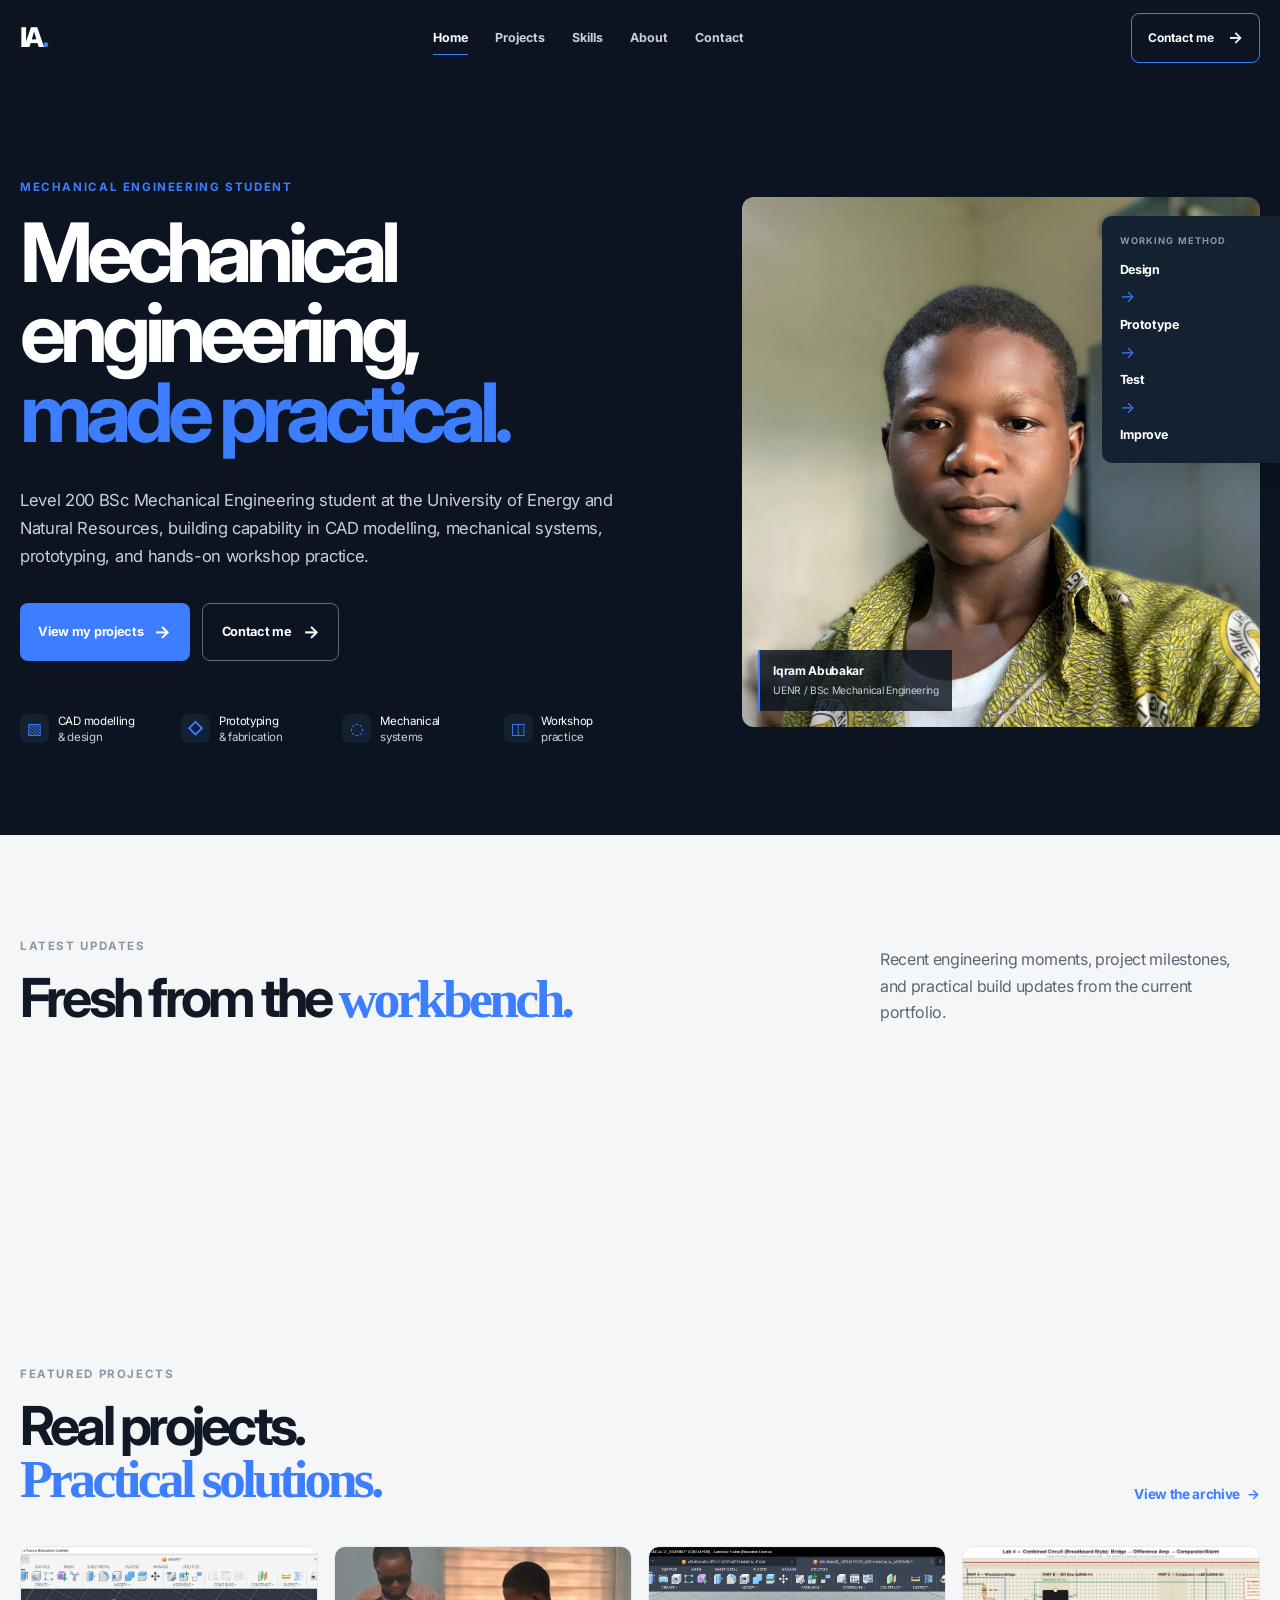
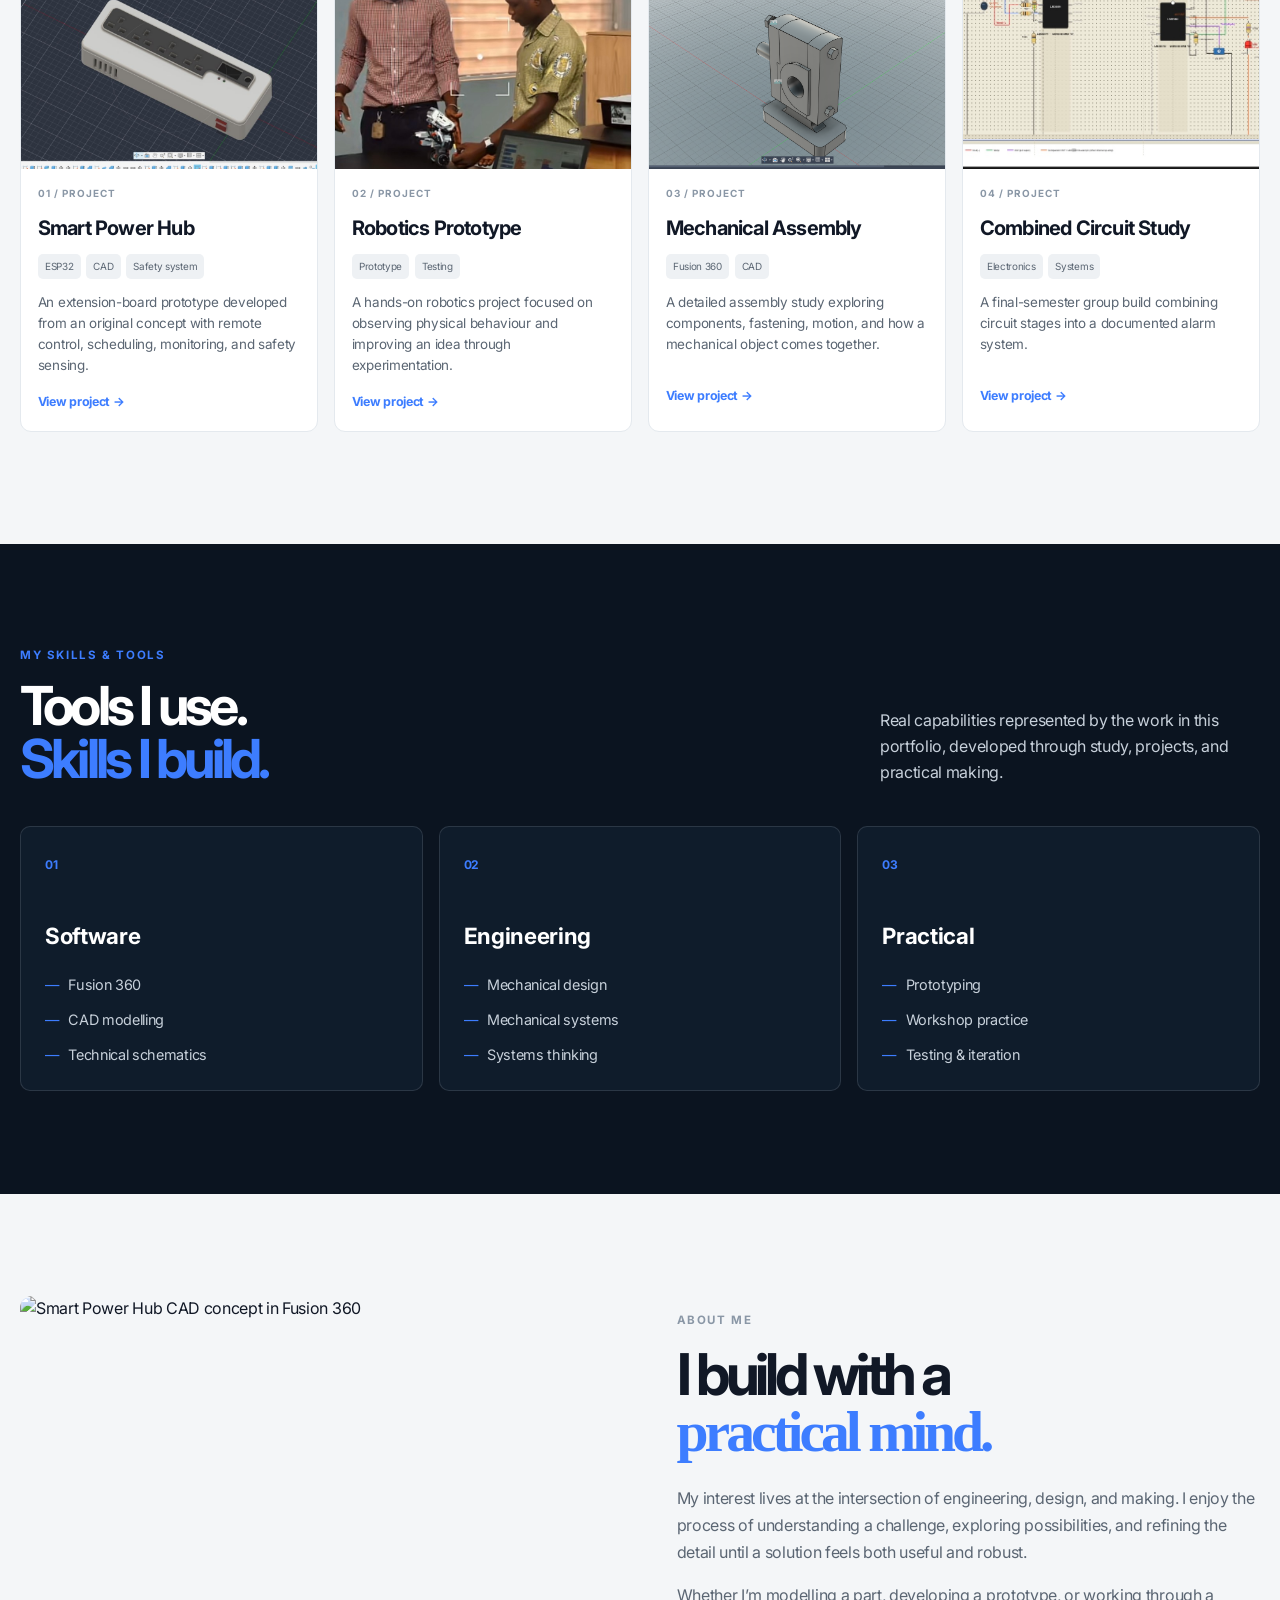
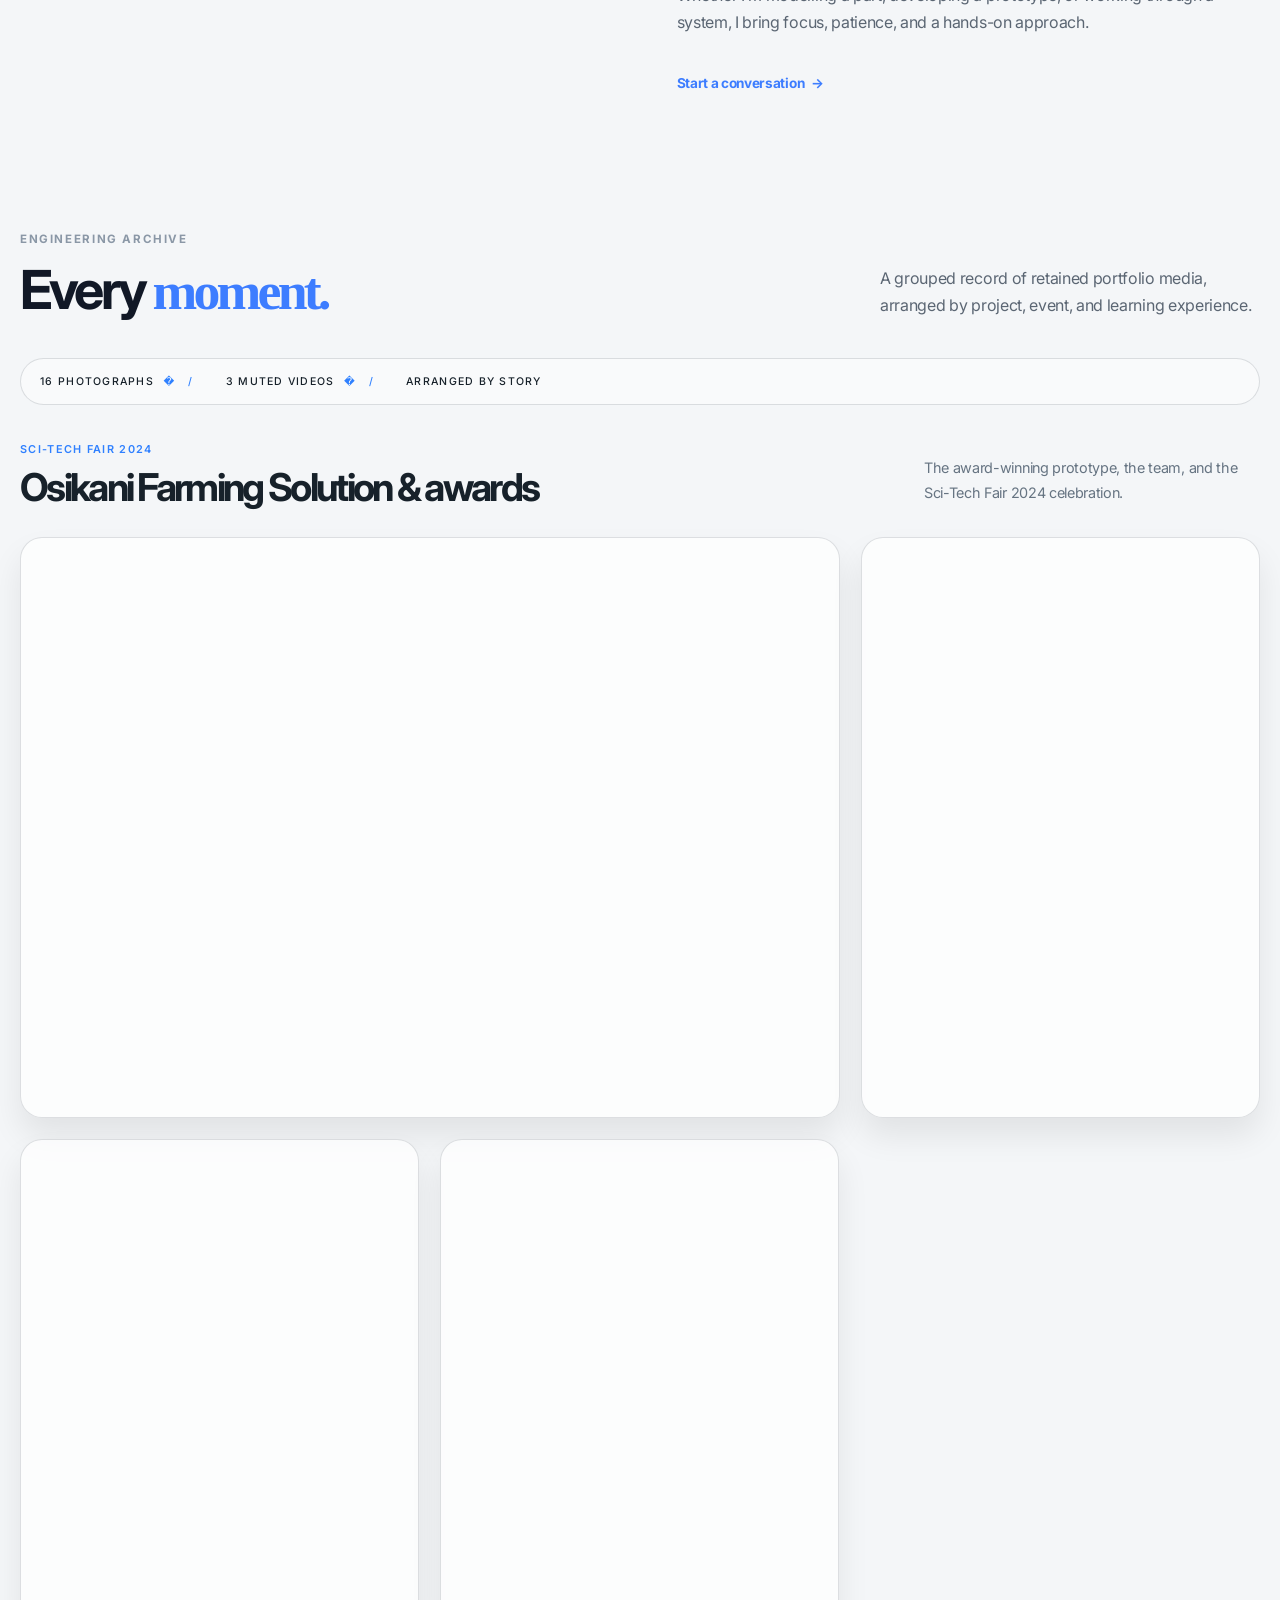
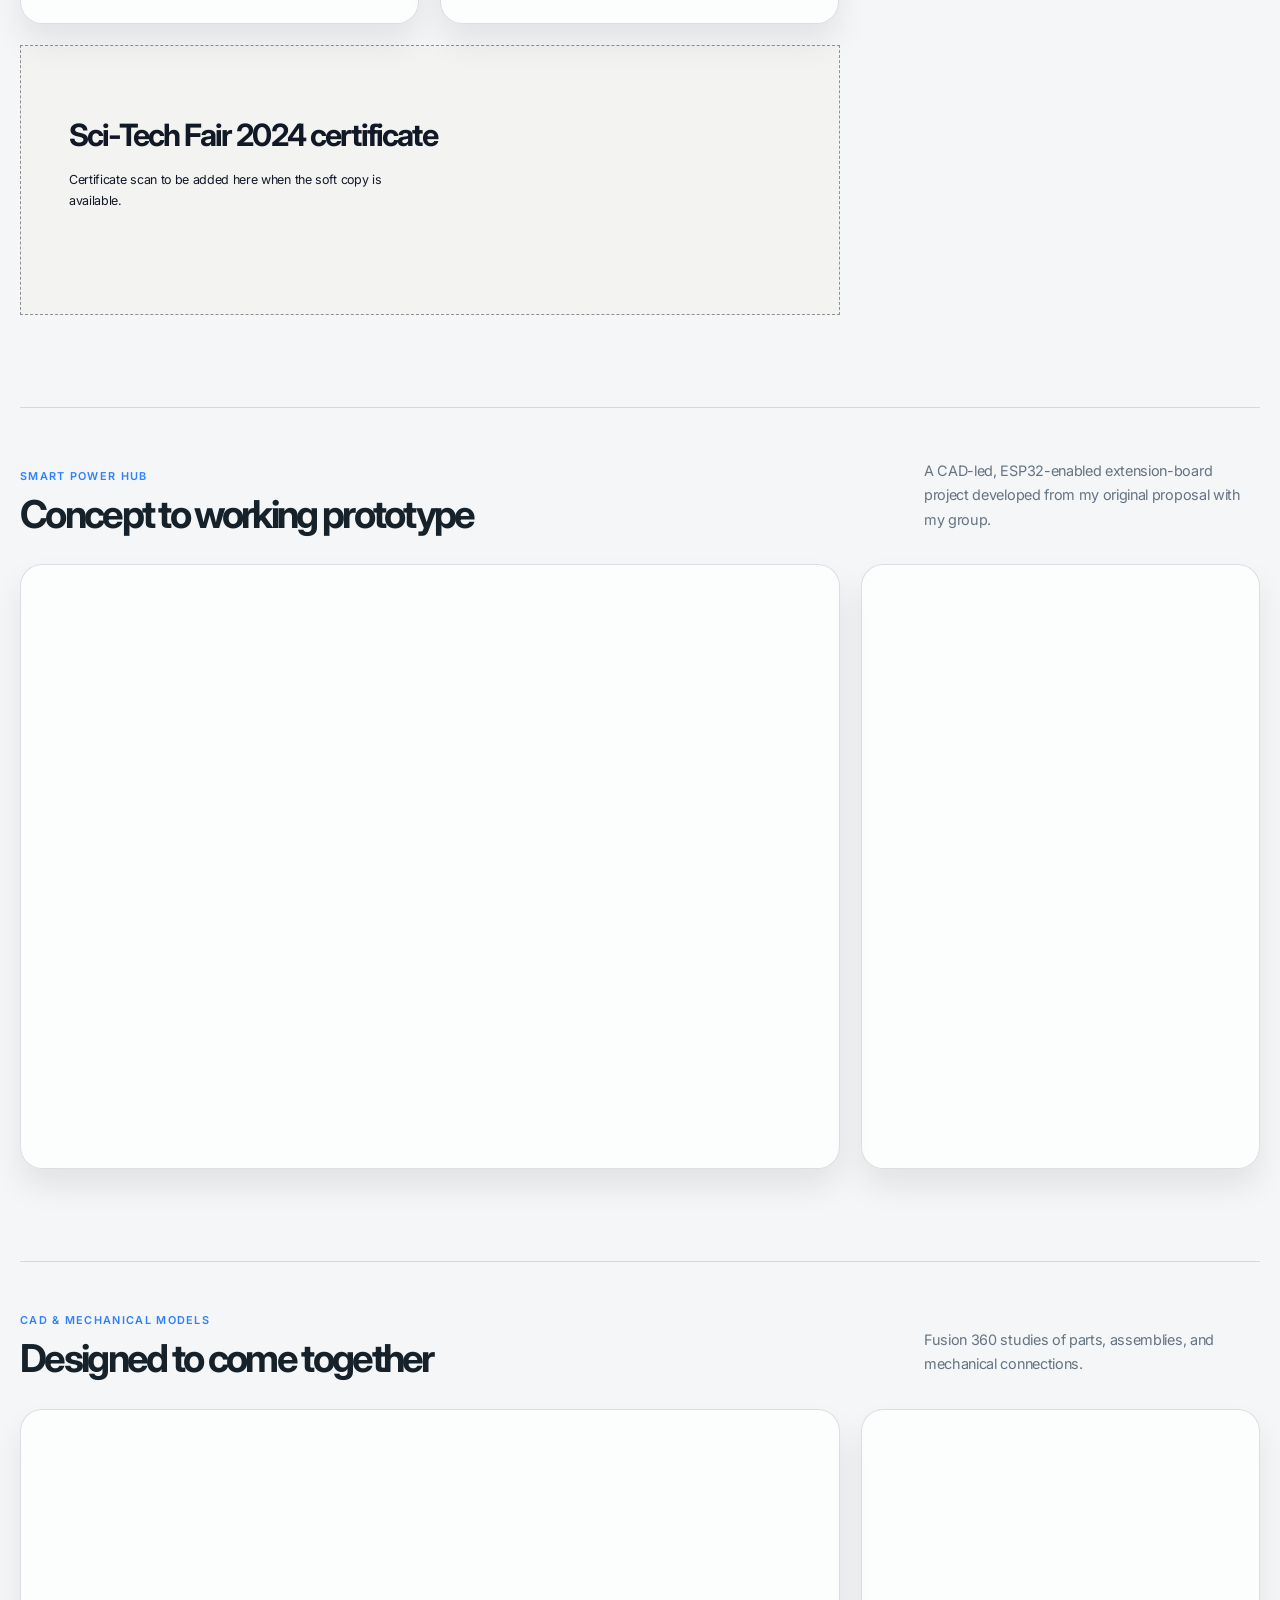
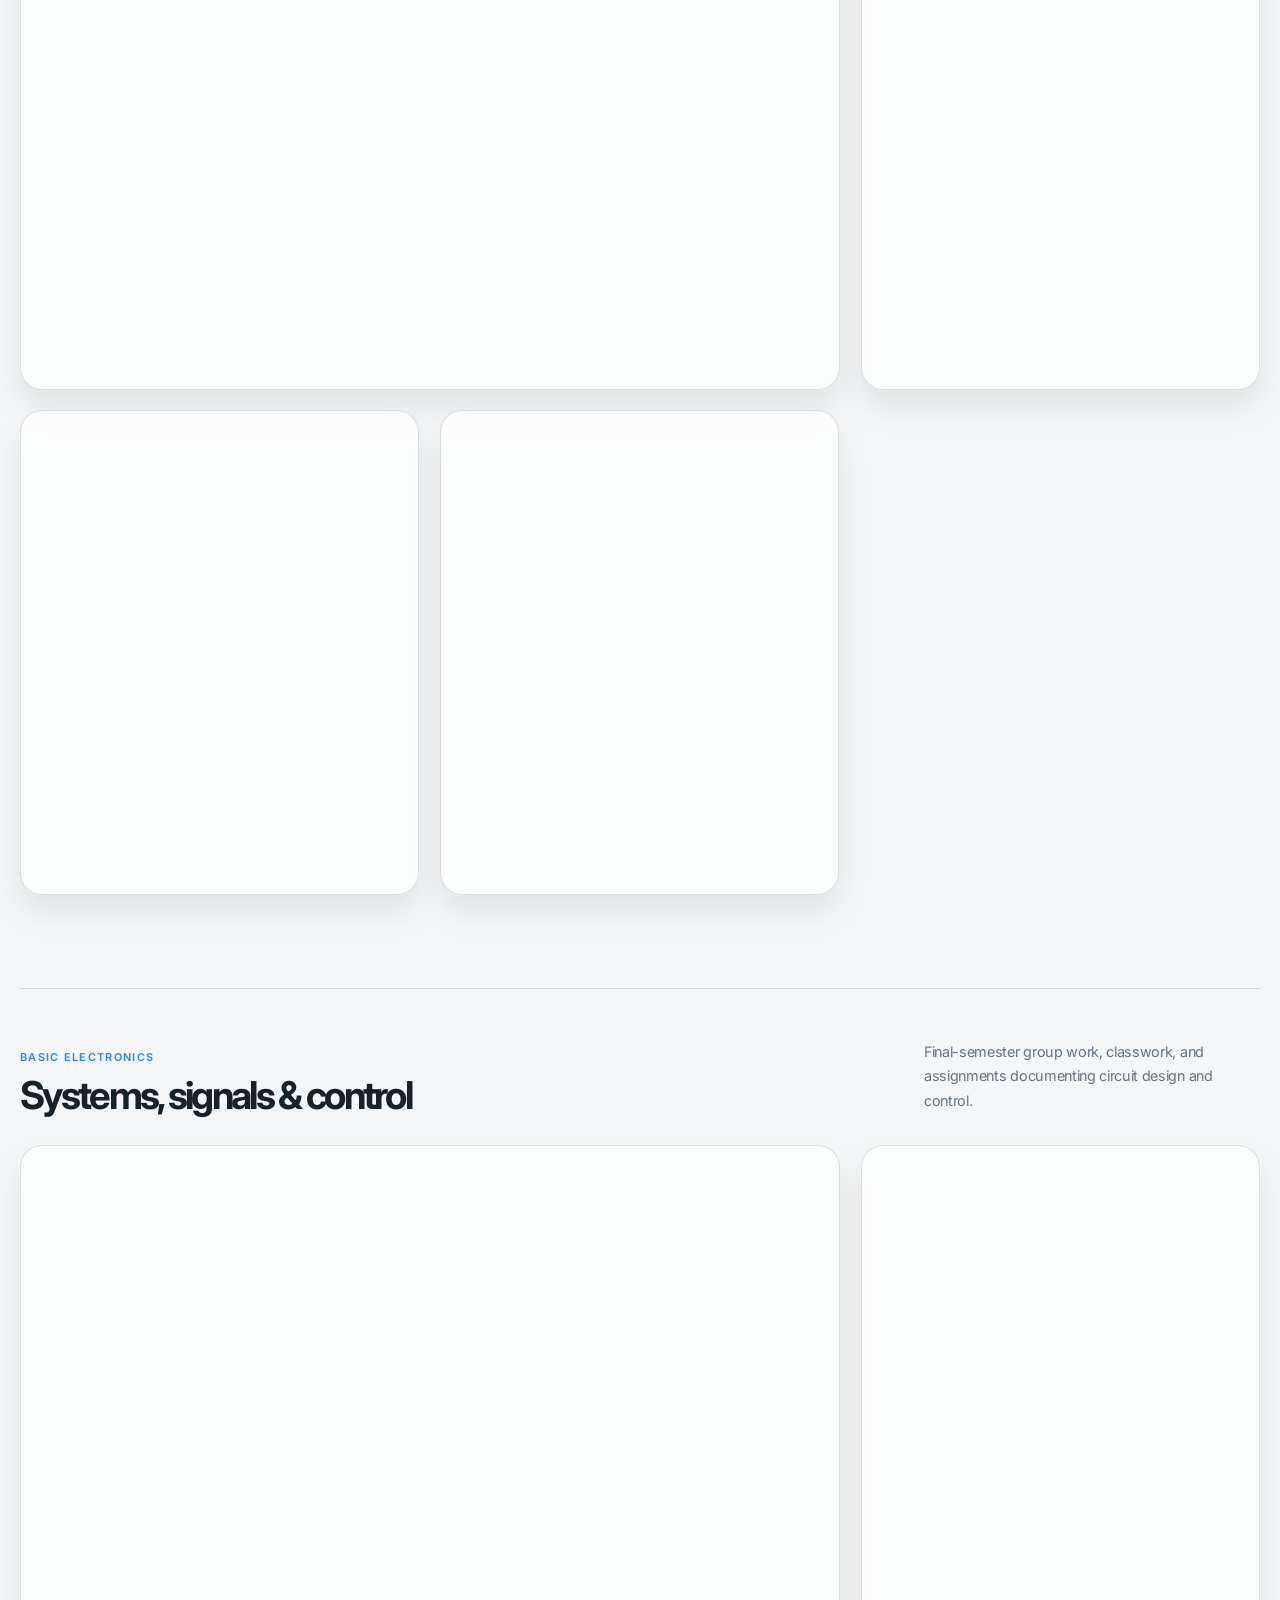
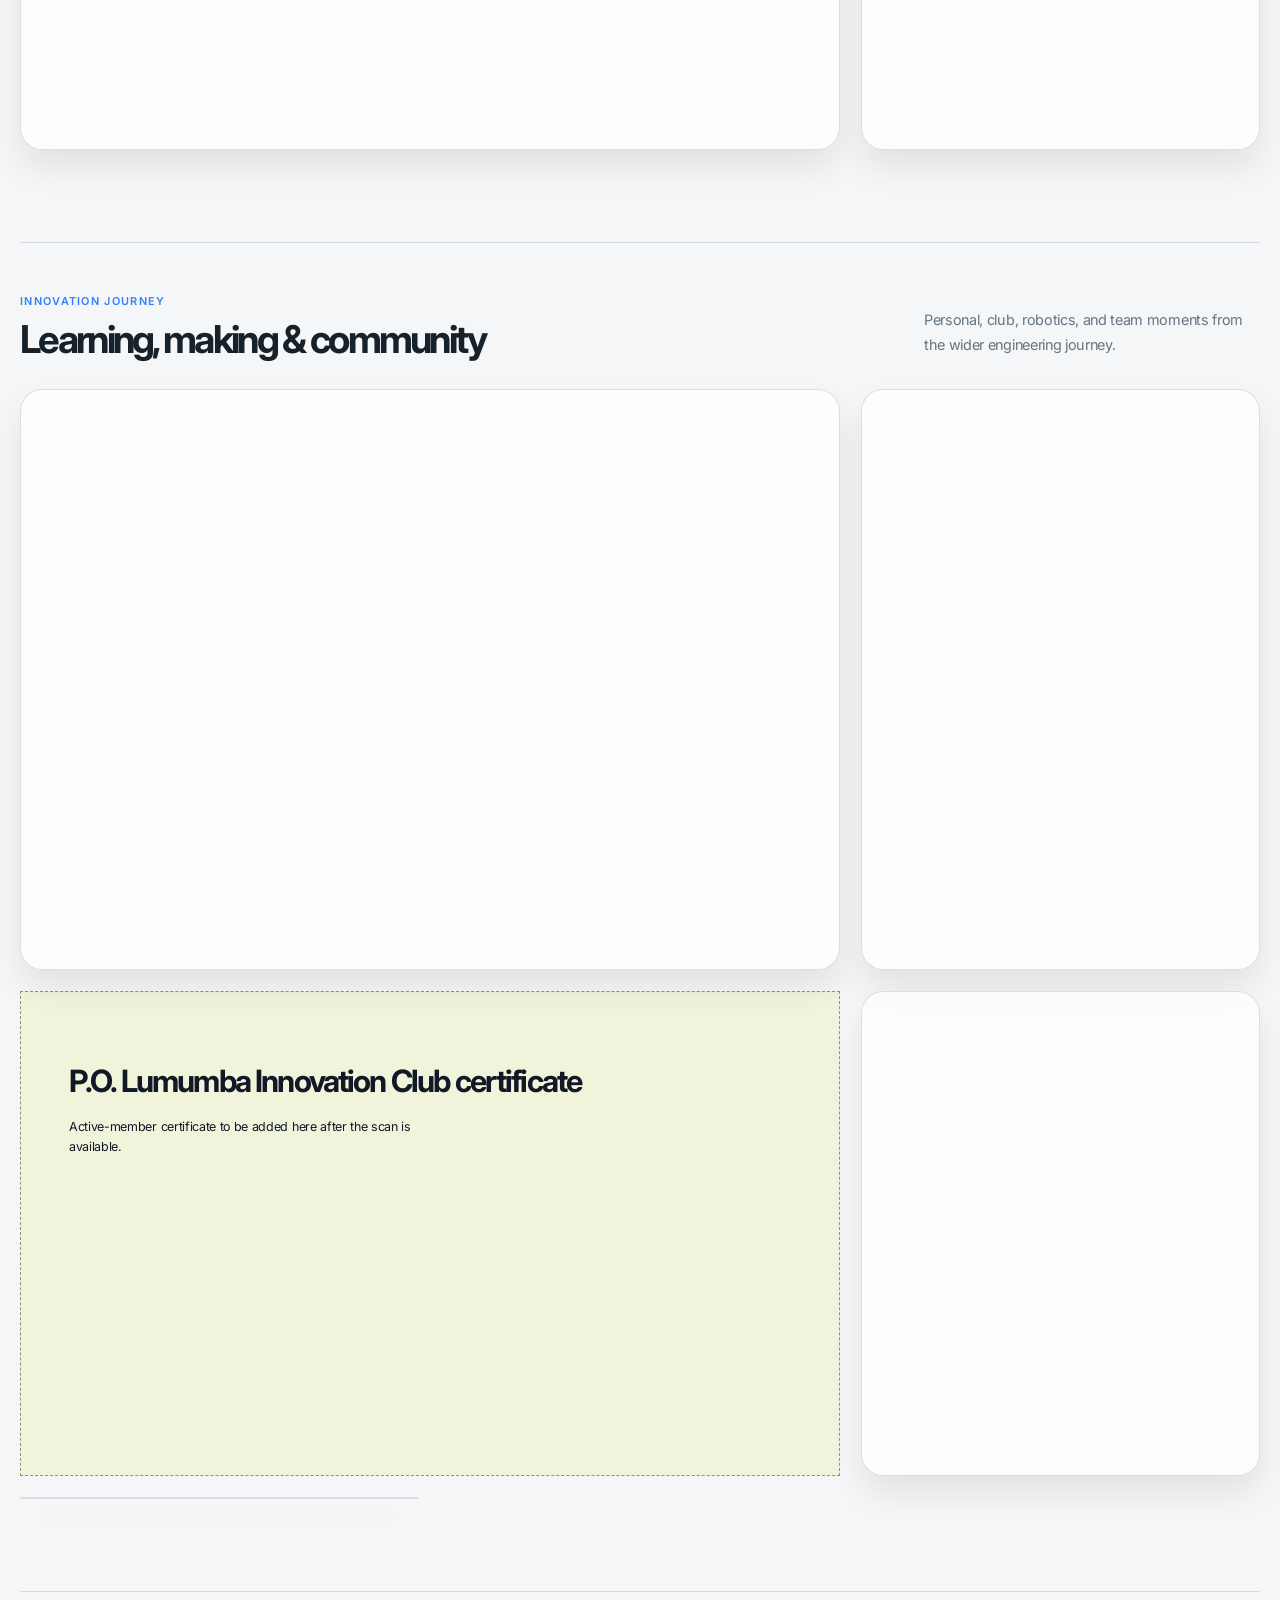
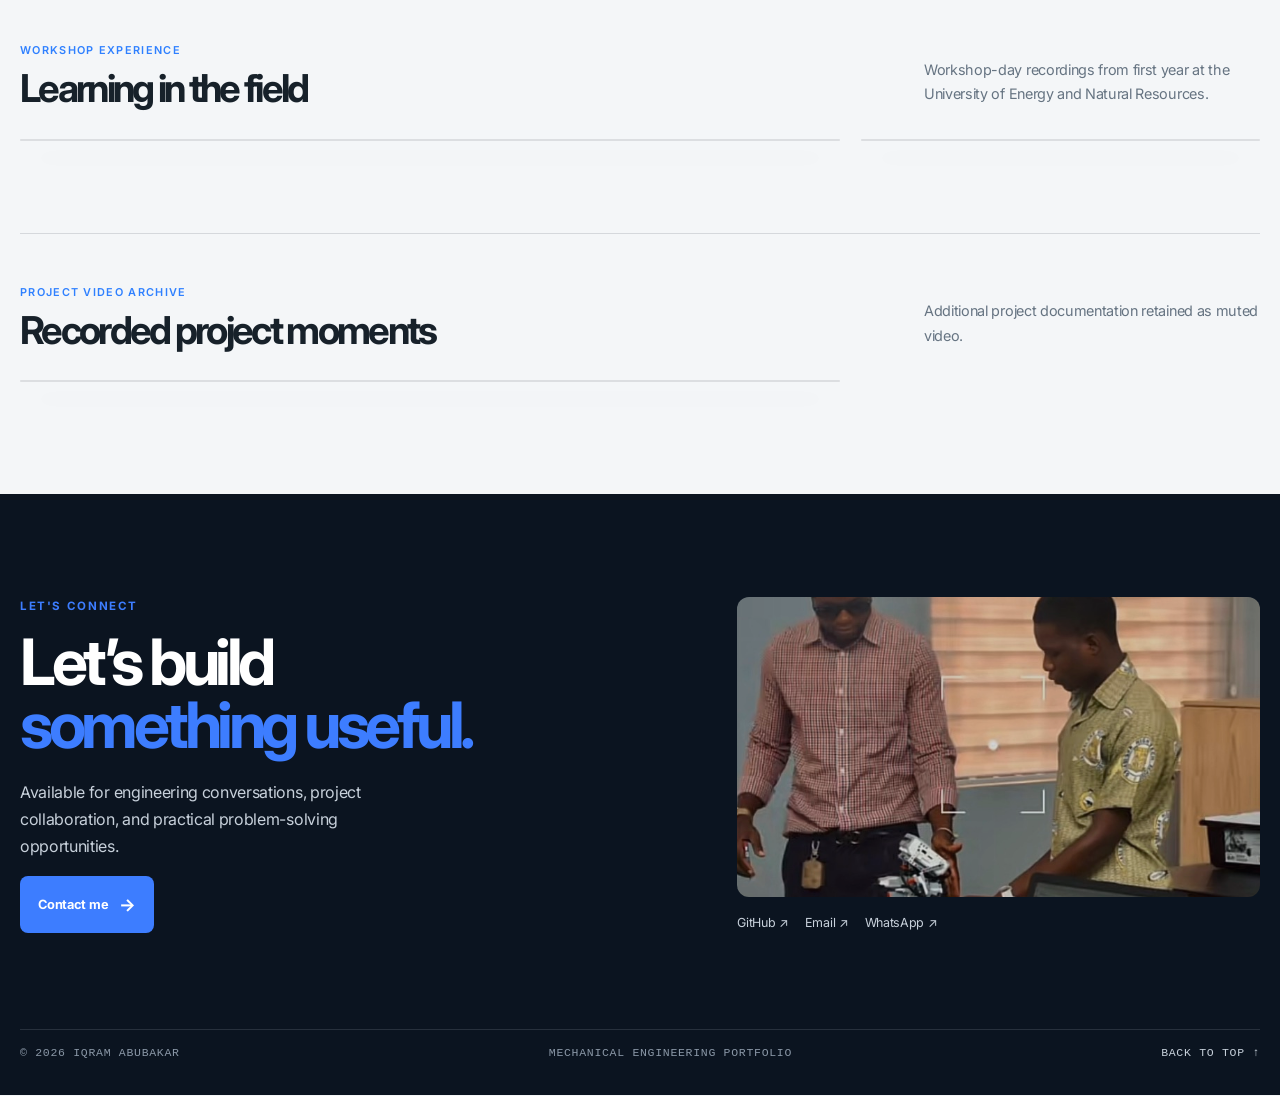
==== index.html @ 60ddeca2 "Match portfolio landing page to reference direction Co-authored-by: Copilot <223556219+Copilot@users" ====
<!doctype html>
<html lang="en">
<head>
  <meta charset="UTF-8" />
  <meta name="viewport" content="width=device-width, initial-scale=1.0" />
  <meta name="description" content="Iqram Abubakar — mechanical engineering student, builder, and problem solver." />
  <link rel="canonical" href="https://iqram-1.github.io/Iqram-portfolio/" />
  <meta property="og:type" content="website" />
  <meta property="og:title" content="Iqram Abubakar — Mechanical Engineering Portfolio" />
  <meta property="og:description" content="Mechanical engineering, made practical." />
  <meta property="og:url" content="https://iqram-1.github.io/Iqram-portfolio/" />
  <meta property="og:image" content="https://iqram-1.github.io/Iqram-portfolio/assets/iqram-portrait.jpg" />
  <meta name="twitter:card" content="summary_large_image" />
  <title>Iqram Abubakar — Mechanical Engineering Portfolio</title>
  <link rel="preconnect" href="https://fonts.googleapis.com" />
  <link rel="preconnect" href="https://fonts.gstatic.com" crossorigin />
  <link href="https://fonts.googleapis.com/css2?family=Inter:wght@400;500;600;700;800&display=swap" rel="stylesheet" />
  <link rel="stylesheet" href="styles.css?v=7" />
  <link rel="stylesheet" href="archive.css?v=7" />
  <link rel="stylesheet" href="layout-fixes.css?v=3" />
  <link rel="stylesheet" href="hero.css?v=7" />
  <link rel="stylesheet" href="premium.css?v=5" />
  <link rel="stylesheet" href="design-refresh.css?v=4" />
</head>
<body class="reference-page">
  <header class="site-header">
    <a class="wordmark" href="#top" aria-label="Iqram Abubakar, home">IA<span>.</span></a>
    <button class="menu-toggle" aria-expanded="false" aria-controls="site-nav">Menu <span></span></button>
    <nav id="site-nav" aria-label="Main navigation">
      <a href="#top">Home</a><a href="#work">Projects</a><a href="#skills">Skills</a><a href="#about">About</a><a href="#contact">Contact</a>
    </nav>
    <a class="header-cta" href="#contact">Contact me <b>→</b></a>
  </header>

  <main id="top">
    <section class="reference-hero">
      <div class="reference-shell reference-hero-grid">
        <div class="reference-hero-copy">
          <p class="reference-eyebrow">Mechanical engineering student</p>
          <h1>Mechanical engineering,<br /><span>made practical.</span></h1>
          <p class="reference-lede">Level 200 BSc Mechanical Engineering student at the University of Energy and Natural Resources, building capability in CAD modelling, mechanical systems, prototyping, and hands-on workshop practice.</p>
          <div class="reference-actions">
            <a class="reference-button reference-button-primary" href="#work">View my projects <span>→</span></a>
            <a class="reference-button reference-button-secondary" href="#contact">Contact me <span>→</span></a>
          </div>
          <div class="reference-capabilities">
            <div><b aria-hidden="true">▧</b><span>CAD modelling<br /><small>&amp; design</small></span></div>
            <div><b aria-hidden="true">◇</b><span>Prototyping<br /><small>&amp; fabrication</small></span></div>
            <div><b aria-hidden="true">◌</b><span>Mechanical<br /><small>systems</small></span></div>
            <div><b aria-hidden="true">◫</b><span>Workshop<br /><small>practice</small></span></div>
          </div>
        </div>
        <div class="reference-hero-media">
          <img src="assets/iqram-portrait.jpg" alt="Portrait of Iqram Abubakar" />
          <div class="reference-process-panel"><span>WORKING METHOD</span><strong>Design</strong><i>→</i><strong>Prototype</strong><i>→</i><strong>Test</strong><i>→</i><strong>Improve</strong></div>
          <div class="reference-media-caption">Iqram Abubakar<br /><span>UENR / BSc Mechanical Engineering</span></div>
        </div>
      </div>
    </section>

    <section class="reference-light reference-updates" id="updates">
      <div class="reference-shell">
        <div class="reference-section-heading"><div><p class="reference-eyebrow">Latest updates</p><h2>Fresh from the <em>workbench.</em></h2></div><p>Recent engineering moments, project milestones, and practical build updates from the current portfolio.</p></div>
        <div class="update-grid" id="updates-grid"></div>
      </div>
    </section>

    <section class="reference-light reference-projects" id="work">
      <div class="reference-shell">
        <div class="reference-section-heading"><div><p class="reference-eyebrow">Featured projects</p><h2>Real projects.<br /><em>Practical solutions.</em></h2></div><a class="reference-text-link reference-dark-link" href="#archive">View the archive <span>→</span></a></div>
        <div class="reference-project-grid">
          <article class="reference-project-card"><a href="projects/?project=smart-hub"><img src="assets/smart-hub.jpg" alt="Smart Power Hub engineering prototype" /></a><div><p class="reference-card-index">01 / PROJECT</p><h3>Smart Power Hub</h3><div class="reference-tags"><span>ESP32</span><span>CAD</span><span>Safety system</span></div><p>An extension-board prototype developed from an original concept with remote control, scheduling, monitoring, and safety sensing.</p><a href="projects/?project=smart-hub">View project <span>→</span></a></div></article>
          <article class="reference-project-card"><a href="projects/?project=robotics"><img src="assets/robotics.jpg" alt="Robotics prototype session" /></a><div><p class="reference-card-index">02 / PROJECT</p><h3>Robotics Prototype</h3><div class="reference-tags"><span>Prototype</span><span>Testing</span></div><p>A hands-on robotics project focused on observing physical behaviour and improving an idea through experimentation.</p><a href="projects/?project=robotics">View project <span>→</span></a></div></article>
          <article class="reference-project-card"><a href="projects/?project=mechanical"><img src="assets/mechanical-assembly.png" alt="Mechanical assembly model in Fusion 360" /></a><div><p class="reference-card-index">03 / PROJECT</p><h3>Mechanical Assembly</h3><div class="reference-tags"><span>Fusion 360</span><span>CAD</span></div><p>A detailed assembly study exploring components, fastening, motion, and how a mechanical object comes together.</p><a href="projects/?project=mechanical">View project <span>→</span></a></div></article>
          <article class="reference-project-card"><a href="projects/?project=circuit"><img src="assets/circuit.jpg" alt="Combined circuit study" /></a><div><p class="reference-card-index">04 / PROJECT</p><h3>Combined Circuit Study</h3><div class="reference-tags"><span>Electronics</span><span>Systems</span></div><p>A final-semester group build combining circuit stages into a documented alarm system.</p><a href="projects/?project=circuit">View project <span>→</span></a></div></article>
        </div>
      </div>
    </section>

    <section class="reference-dark reference-skills" id="skills">
      <div class="reference-shell">
        <div class="reference-section-heading"><div><p class="reference-eyebrow">My skills &amp; tools</p><h2>Tools I use.<br /><span>Skills I build.</span></h2></div><p>Real capabilities represented by the work in this portfolio, developed through study, projects, and practical making.</p></div>
        <div class="reference-skill-grid">
          <article><b>01</b><h3>Software</h3><ul><li>Fusion 360</li><li>CAD modelling</li><li>Technical schematics</li></ul></article>
          <article><b>02</b><h3>Engineering</h3><ul><li>Mechanical design</li><li>Mechanical systems</li><li>Systems thinking</li></ul></article>
          <article><b>03</b><h3>Practical</h3><ul><li>Prototyping</li><li>Workshop practice</li><li>Testing &amp; iteration</li></ul></article>
        </div>
      </div>
    </section>

    <section class="reference-light reference-about" id="about">
      <div class="reference-shell reference-about-grid">
        <div class="reference-about-image"><img src="assets/IMG_1968.JPG" alt="Smart Power Hub CAD concept in Fusion 360" /></div>
        <div><p class="reference-eyebrow">About me</p><h2>I build with a<br /><em>practical mind.</em></h2><p>My interest lives at the intersection of engineering, design, and making. I enjoy the process of understanding a challenge, exploring possibilities, and refining the detail until a solution feels both useful and robust.</p><p>Whether I’m modelling a part, developing a prototype, or working through a system, I bring focus, patience, and a hands-on approach.</p><a class="reference-text-link reference-dark-link" href="#contact">Start a conversation <span>→</span></a></div>
      </div>
    </section>

    <section class="reference-light reference-archive" id="archive">
      <div class="reference-shell">
        <div class="reference-section-heading"><div><p class="reference-eyebrow">Engineering archive</p><h2>Every <em>moment.</em></h2></div><p>A grouped record of retained portfolio media, arranged by project, event, and learning experience.</p></div>
        <div class="archive-summary" id="archive-summary" aria-live="polite"><span>Loading archive</span><span>Arranged by story</span></div>
        <div class="media-gallery" id="media-gallery" aria-live="polite"></div>
      </div>
    </section>

    <section class="reference-dark reference-contact" id="contact">
      <div class="reference-shell"><div class="reference-contact-grid"><div><p class="reference-eyebrow">Let's connect</p><h2>Let’s build<br /><span>something useful.</span></h2><p>Available for engineering conversations, project collaboration, and practical problem-solving opportunities.</p><a class="reference-button reference-button-primary" href="mailto:qrmabubakar@gmail.com">Contact me <span>→</span></a></div><div class="reference-contact-image"><img src="assets/robotics.jpg" alt="Robotics prototype session" /><div class="reference-contact-links"><a href="https://github.com/iqram-1" target="_blank" rel="noopener">GitHub ↗</a><a href="mailto:qrmabubakar@gmail.com">Email ↗</a><a href="https://wa.me/233535363691" target="_blank" rel="noopener">WhatsApp ↗</a></div></div></div><footer><span>© <span id="year"></span> Iqram Abubakar</span><span>Mechanical engineering portfolio</span><a href="#top">Back to top ↑</a></footer></div>
    </section>
  </main>
  <script src="portfolio-config.js?v=4"></script>
  <script src="script.js?v=12"></script>
</body>
</html>
---- styles.css ----
:root{--ink:#171919;--paper:#f1efe9;--acid:#d6e347;--coral:#f0674c;--muted:#797a74;--line:rgba(23,25,25,.17);--sans:"Manrope",sans-serif;--serif:"Playfair Display",serif;--mono:"DM Mono",monospace}*{box-sizing:border-box}html{scroll-behavior:smooth}body{margin:0;background:var(--paper);color:var(--ink);font-family:var(--sans)}.noise{position:fixed;inset:0;z-index:10;pointer-events:none;opacity:.055;background-image:url("data:image/svg+xml,%3Csvg viewBox='0 0 180 180' xmlns='http://www.w3.org/2000/svg'%3E%3Cfilter id='n'%3E%3CfeTurbulence type='fractalNoise' baseFrequency='.95' numOctaves='3' stitchTiles='stitch'/%3E%3C/filter%3E%3Crect width='100%25' height='100%25' filter='url(%23n)'/%3E%3C/svg%3E")}.section-shell{padding-left:clamp(24px,7.6vw,122px);padding-right:clamp(24px,7.6vw,122px)}.site-header{height:82px;border-bottom:1px solid var(--line);display:flex;align-items:center;padding:0 clamp(24px,4vw,64px);position:relative;z-index:12}.wordmark{color:var(--ink);font-size:1.4rem;font-weight:800;letter-spacing:-.1em;text-decoration:none}.wordmark span{color:var(--coral)}nav{position:absolute;left:50%;transform:translateX(-50%);display:flex;gap:2rem}nav a,.header-cta,.underlink{color:var(--ink);font-size:.72rem;font-weight:700;letter-spacing:.02em;text-decoration:none}.header-cta{margin-left:auto}.header-cta b{color:var(--coral);font-size:1rem;margin-left:.35rem}.menu-toggle{display:none}.hero{min-height:calc(100svh - 82px);padding-top:23px;padding-bottom:28px;display:flex;flex-direction:column;justify-content:space-between}.hero-meta,.hero-footer{display:flex;justify-content:space-between;font:500 .62rem var(--mono);letter-spacing:.08em;text-transform:uppercase}.hero-copy{max-width:1140px;margin:clamp(55px,12vh,135px) 0 auto}.eyebrow{font:500 .64rem var(--mono);letter-spacing:.1em;text-transform:uppercase;margin:0}.hero h1{font-size:clamp(3.6rem,9.2vw,9.6rem);letter-spacing:-.09em;line-height:.83;font-weight:600;margin:2rem 0 3.5rem}.hero h1 em,h2 em{font-family:var(--serif);font-weight:600}.hero-detail{display:flex;align-items:end;gap:3rem}.hero-detail p{max-width:390px;font-size:.95rem;line-height:1.7;margin:0}.round-link{width:64px;height:64px;display:grid;place-items:center;color:var(--ink);border:1px solid var(--ink);border-radius:50%;font-size:1.35rem;text-decoration:none;transition:.25s}.round-link:hover{background:var(--ink);color:var(--acid);transform:translateY(5px)}.ticker{overflow:hidden;white-space:nowrap;background:var(--ink);color:var(--paper);padding:17px 0;font:500 .65rem var(--mono);letter-spacing:.14em}.ticker div{display:inline-block;animation:ticker 25s linear infinite}.ticker i{color:var(--acid);font-style:normal;padding:0 .8rem}@keyframes ticker{to{transform:translateX(-50%)}}.work,.archive,.capabilities{padding-top:clamp(90px,12vw,160px);padding-bottom:clamp(90px,12vw,160px)}.section-intro{display:flex;justify-content:space-between;gap:3rem;margin-bottom:4.5rem}.section-intro h2{font-size:clamp(3rem,6.5vw,6.4rem);letter-spacing:-.085em;line-height:.86;margin:1.55rem 0 0}.section-intro>p{max-width:260px;line-height:1.65;font-size:.83rem;margin:2.4rem 0 0}.project-grid{display:grid;grid-template-columns:1fr 1fr;gap:clamp(45px,6vw,90px) clamp(23px,3.5vw,55px)}.project-feature,.project-wide{grid-column:1/-1}.project-image{position:relative;display:block;height:clamp(270px,33vw,500px);background:#d5d3ca;overflow:hidden}.project-feature .project-image{height:clamp(340px,47vw,660px)}.project-image img{width:100%;height:100%;object-fit:cover;display:block;transition:transform .7s cubic-bezier(.2,.65,.2,1)}.project-image:hover img{transform:scale(1.035)}.project-image:after{content:"";position:absolute;inset:0;background:linear-gradient(135deg,rgba(0,0,0,.14),transparent 45%);pointer-events:none}.image-arrow{position:absolute;right:18px;top:16px;color:white;font-size:1.65rem;z-index:1}.image-tag{position:absolute;top:17px;left:18px;background:var(--acid);padding:7px 9px;font:500 .57rem var(--mono);letter-spacing:.08em;text-transform:uppercase;z-index:1}.project-info{display:flex;justify-content:space-between;border-top:1px solid var(--line);padding-top:14px;margin-top:15px;gap:1rem}.project-number{font:500 .6rem var(--mono);color:var(--coral);margin:0 0 8px}.project-info h3{letter-spacing:-.055em;font-size:1.1rem;margin:0}.project-info>p{font:500 .61rem var(--mono);line-height:1.5;text-align:right;margin:0;color:var(--muted)}.project-circuit{background:#e5e1d4}.project-circuit img{object-fit:cover;object-position:center}.circuit-note{position:absolute;bottom:0;left:0;background:var(--ink);color:var(--paper);padding:25px 34px;z-index:2}.circuit-note span{color:var(--acid);font:500 .6rem var(--mono);display:block;margin-bottom:8px}.circuit-note strong{font:600 clamp(1.2rem,2vw,2rem) var(--serif);line-height:1}.archive{background:#dedbd1}.archive-summary{display:flex;gap:1rem;border-top:1px solid var(--line);border-bottom:1px solid var(--line);padding:14px 0;margin:-1rem 0 3rem;font:500 .62rem var(--mono);letter-spacing:.07em;text-transform:uppercase}.archive-summary span+span:before{content:"/";color:var(--coral);padding-right:1rem}.media-gallery{display:grid;grid-template-columns:repeat(3,minmax(0,1fr));gap:clamp(18px,2.2vw,32px)}.media-card{min-width:0;margin:0;content-visibility:auto}.media-card:nth-child(5n+1){grid-column:span 2}.media-frame{display:block;position:relative;background:#262928;overflow:hidden;aspect-ratio:1.18}.media-card:nth-child(5n+1) .media-frame{aspect-ratio:1.7}.media-frame img,.media-frame video{width:100%;height:100%;object-fit:cover;display:block}.media-frame video{background:#171919}.media-kind{position:absolute;top:12px;left:12px;background:var(--acid);color:var(--ink);padding:6px 8px;font:500 .55rem var(--mono);letter-spacing:.08em;text-transform:uppercase;z-index:2}.media-card figcaption{border-top:1px solid var(--line);padding-top:11px;margin-top:10px}.media-card h3{font-size:.9rem;letter-spacing:-.04em;margin:0 0 5px}.media-card p{font-size:.72rem;line-height:1.55;margin:0;color:#555851}.media-fallback{height:100%;display:grid;place-items:center;padding:2rem;text-align:center;color:var(--paper);font:500 .68rem var(--mono);line-height:1.7}.media-fallback a{color:var(--acid)}.about{background:var(--ink);color:var(--paper);padding-top:clamp(90px,12vw,160px);padding-bottom:clamp(90px,12vw,160px)}.about-grid{margin-top:clamp(50px,8vw,100px);display:grid;grid-template-columns:.75fr 1fr;gap:clamp(40px,10vw,150px);align-items:center}.portrait{position:relative;aspect-ratio:.8;overflow:hidden}.portrait img{width:100%;height:100%;object-fit:cover;filter:saturate(.8)}.portrait span{position:absolute;bottom:0;left:0;background:var(--acid);color:var(--ink);padding:10px 13px;font:500 .58rem var(--mono);letter-spacing:.07em;text-transform:uppercase}.about-copy h2{font-size:clamp(3rem,6vw,6.4rem);letter-spacing:-.085em;line-height:.86;margin:0 0 2.5rem}.about-copy p{font-size:.94rem;line-height:1.8;max-width:470px;margin:0 0 1.2rem}.underlink{display:inline-flex;gap:.7rem;color:var(--paper);margin-top:1.5rem;padding-bottom:6px;border-bottom:1px solid var(--acid)}.underlink span{color:var(--acid)}.capabilities{border-bottom:1px solid var(--line)}.capability-list>div{display:grid;grid-template-columns:10% 1.1fr 1fr 30px;gap:1rem;align-items:baseline;border-top:1px solid var(--line);padding:25px 0}.capability-list>div:last-child{border-bottom:1px solid var(--line)}.capability-list span{font:500 .62rem var(--mono);color:var(--coral)}.capability-list h3{font-size:clamp(1.5rem,3vw,3.1rem);letter-spacing:-.07em;margin:0}.capability-list p{max-width:290px;font-size:.78rem;line-height:1.65;margin:0}.capability-list b{font-size:1.2rem;font-weight:400}.contact{padding-top:clamp(90px,12vw,160px);background:var(--acid)}.contact-main{display:flex;justify-content:space-between;gap:4rem;align-items:end;margin:clamp(55px,9vw,120px) 0 2rem}.contact h2{font-size:clamp(3.5rem,8vw,8.4rem);letter-spacing:-.09em;line-height:.83;margin:0}.contact-main p{max-width:245px;font-size:.85rem;line-height:1.65;margin:0 0 .3rem}.contact-link{display:flex;justify-content:space-between;border-top:1px solid rgba(23,25,25,.7);border-bottom:1px solid rgba(23,25,25,.7);padding:20px 0;color:var(--ink);font-size:clamp(1.25rem,2vw,2rem);font-weight:700;letter-spacing:-.05em;text-decoration:none}.contact-link span{font-size:1.4em;font-weight:400}footer{display:flex;justify-content:space-between;padding:20px 0;font:500 .58rem var(--mono);letter-spacing:.06em;text-transform:uppercase}footer a{color:var(--ink);text-decoration:none}.reveal{opacity:0;transform:translateY(18px);transition:opacity .7s ease,transform .7s ease}.reveal.visible{opacity:1;transform:none}@media(max-width:700px){.site-header{height:70px}.header-cta{display:none}.menu-toggle{display:flex;align-items:center;gap:8px;margin-left:auto;border:0;background:none;font:500 .68rem var(--mono);text-transform:uppercase}.menu-toggle span{width:18px;height:1px;background:var(--ink);display:block}nav{display:none;top:70px;left:0;right:0;transform:none;background:var(--paper);border-bottom:1px solid var(--line);padding:20px 24px;flex-direction:column;gap:16px}nav.open{display:flex}.hero{min-height:calc(100svh - 70px)}.hero h1{font-size:clamp(3.45rem,15vw,5.5rem);margin:2rem 0 3rem}.hero-detail{gap:1.5rem}.hero-detail p{font-size:.83rem}.round-link{width:54px;height:54px;flex:none}.section-intro{display:block;margin-bottom:3.5rem}.section-intro>p{margin-top:1.7rem}.project-grid{display:block}.project{margin-bottom:48px}.project-image,.project-feature .project-image{height:330px}.project-feature .project-image{height:390px}.project-info h3{font-size:1rem}.archive-summary{flex-wrap:wrap;gap:.5rem}.archive-summary span+span:before{padding-right:.5rem}.media-gallery{grid-template-columns:1fr;gap:30px}.media-card:nth-child(5n+1){grid-column:auto}.media-frame,.media-card:nth-child(5n+1) .media-frame{aspect-ratio:1.15}.about-grid{display:block}.portrait{max-width:390px}.about-copy{margin-top:3rem}.capability-list>div{grid-template-columns:34px 1fr;gap:7px}.capability-list p{grid-column:2;margin-top:8px}.capability-list b{display:none}.contact-main{display:block;margin-top:3.5rem}.contact-main p{margin-top:2rem}.contact h2{font-size:clamp(3.3rem,14vw,5rem)}footer{flex-wrap:wrap;gap:12px}footer span:nth-child(2){width:100%;order:3}.circuit-note{padding:18px 22px}.circuit-note strong{font-size:1.2rem}}
---- archive.css ----
.archive{background:#dedbd1}.archive-group{border-top:1px solid var(--line);padding-top:clamp(32px,5vw,66px);margin-top:clamp(50px,8vw,95px)}.archive-group:first-child{border-top:0;padding-top:0;margin-top:0}.archive-group-heading{display:flex;justify-content:space-between;gap:2rem;align-items:end;margin-bottom:clamp(26px,4vw,48px)}.archive-group-heading h3{font-size:clamp(1.6rem,3.1vw,3.4rem);letter-spacing:-.07em;line-height:.92;margin:.8rem 0 0}.archive-group-heading>p{max-width:300px;font-size:.78rem;line-height:1.6;margin:0}.group-gallery{display:grid;grid-template-columns:repeat(3,minmax(0,1fr));gap:clamp(18px,2.2vw,32px)}.media-card:nth-child(5n+1){grid-column:span 2}.certificate-slot{grid-column:span 2;min-height:270px;border:1px dashed rgba(23,25,25,.45);padding:clamp(25px,4vw,48px);display:flex;flex-direction:column;justify-content:space-between;background:rgba(241,239,233,.45)}.certificate-slot .media-kind{position:static;align-self:flex-start}.certificate-slot h4{font-size:clamp(1.35rem,2.4vw,2.5rem);letter-spacing:-.06em;margin:1rem 0 .7rem}.certificate-slot p:last-child{max-width:360px;font-size:.78rem;line-height:1.65;margin:0}.education-card{display:grid;grid-template-columns:14% 1fr auto;gap:2rem;align-items:baseline;border-top:1px solid rgba(241,239,233,.3);margin-top:clamp(65px,9vw,120px);padding-top:22px}.education-card h3{font-size:clamp(1.25rem,2vw,2rem);letter-spacing:-.05em;margin:0 0 7px}.education-card p{font-size:.76rem;line-height:1.5;margin:0}.education-card>span{font:500 .62rem var(--mono);letter-spacing:.06em;text-transform:uppercase;color:var(--acid)}.muted-note{position:absolute;right:12px;bottom:12px;background:rgba(23,25,25,.8);color:var(--paper);padding:6px 8px;font:500 .52rem var(--mono);letter-spacing:.07em;text-transform:uppercase;z-index:2}@media(max-width:700px){.archive-group-heading{display:block}.archive-group-heading>p{margin-top:1rem}.group-gallery{grid-template-columns:1fr}.media-card:nth-child(5n+1),.certificate-slot{grid-column:auto}.certificate-slot{min-height:220px}.education-card{grid-template-columns:1fr;gap:12px}.education-card>span{margin-top:2px}}
---- layout-fixes.css ----
.media-gallery > .archive-group{grid-column:1 / -1}
---- hero.css ----
.hero-identity{display:flex;align-items:center;gap:12px}.hero-identity img{width:54px;height:54px;border-radius:50%;object-fit:cover;object-position:center 28%;border:2px solid var(--ink)}.hero h1{font-size:clamp(3.2rem,7.2vw,7.4rem);font-weight:500;line-height:.9;margin:1.7rem 0 2.6rem;max-width:1000px}.hero h1 em{font-family:var(--serif);font-weight:600}.hero-detail p{max-width:560px;font-size:clamp(.88rem,1.3vw,1.05rem);line-height:1.75}.hero-credentials{display:flex;gap:1.3rem;flex-wrap:wrap;margin-top:2rem;font:500 .59rem var(--mono);letter-spacing:.07em;text-transform:uppercase}.hero-credentials span{border:1px solid var(--line);padding:8px 10px}.club-certificate{background:rgba(214,227,71,.16)}@media(max-width:700px){.hero-identity img{width:48px;height:48px}.hero h1{font-size:clamp(3rem,13.5vw,4.8rem);line-height:.92;margin:1.5rem 0 2rem}.hero-credentials{gap:.5rem}.hero-credentials span{font-size:.51rem;padding:7px 8px}}
---- premium.css ----
:root {
  --engineering-black: #080D12;
  --graphite: #111820;
  --industrial-slate: #1B2731;
  --engineering-paper: #F4F6F8;
  --white: #FFFFFF;
  --soft-white: #E9EDF1;
  --primary-light: #F7F9FB;
  --secondary-light: #A7B2BC;
  --muted-light: #707D88;
  --dark-heading: #17212A;
  --dark-secondary: #667482;
  --engineering-blue: #2F80FF;
  --blue-hover: #4C96FF;
  --blue-dark: #1458C7;
  --tech-08: rgba(47, 128, 255, 0.08);
  --tech-12: rgba(47, 128, 255, 0.12);
  --tech-15: rgba(47, 128, 255, 0.15);
  --warm-paper: #E8E1D5;
  --line: rgba(27, 39, 49, 0.14);
  --shadow-soft: 0 18px 32px rgba(8, 13, 18, 0.08);
  --shadow-strong: 0 26px 55px rgba(8, 13, 18, 0.12);
  --radius-card: 14px;
  --radius-large: 22px;
  --container: 1280px;
}

html {
  scroll-behavior: smooth;
}

body {
  background:
    radial-gradient(circle at top left, rgba(47, 128, 255, 0.08), transparent 22rem),
    linear-gradient(180deg, var(--engineering-paper) 0%, #edf2f5 100%);
  color: var(--dark-heading);
  font-size: 16px;
  line-height: 1.6;
  letter-spacing: -0.02em;
}

body::before {
  content: "";
  position: fixed;
  inset: 0;
  pointer-events: none;
  background-image: linear-gradient(90deg, transparent calc(50% - 0.5px), rgba(47, 128, 255, 0.08) 50%, transparent calc(50% + 0.5px));
  background-size: 120px 100%;
  opacity: 0.55;
  z-index: 0;
}

main, header, footer, section {
  position: relative;
  z-index: 1;
}

img {
  display: block;
  max-width: 100%;
}

button,
a {
  transition: color 0.2s ease, background 0.2s ease, border-color 0.2s ease, transform 0.2s ease, box-shadow 0.2s ease;
}

::selection {
  background: rgba(47, 128, 255, 0.2);
  color: var(--dark-heading);
}

.reveal {
  opacity: 0;
  transform: translateY(18px);
  transition: opacity 0.45s ease, transform 0.45s ease;
}

.reveal.visible {
  opacity: 1;
  transform: translateY(0);
}

.site-header {
  position: sticky;
  top: 0;
  z-index: 40;
  width: min(var(--container), calc(100% - 2rem));
  margin: 0 auto;
  height: 82px;
  background: rgba(244, 246, 248, 0.88);
  border-bottom: 1px solid var(--line);
  backdrop-filter: blur(14px);
  -webkit-backdrop-filter: blur(14px);
  box-shadow: 0 1px 0 rgba(8, 13, 18, 0.05);
}

.wordmark {
  color: var(--dark-heading);
  font-size: 1.8rem;
  font-weight: 800;
  letter-spacing: -0.12em;
  text-decoration: none;
}

.wordmark span {
  color: var(--engineering-blue);
}

nav a {
  position: relative;
  color: var(--dark-heading);
  font-size: 0.72rem;
  font-weight: 700;
  letter-spacing: 0.12em;
  text-transform: uppercase;
  text-decoration: none;
}

nav a::after {
  content: "";
  position: absolute;
  left: 0;
  bottom: -0.5rem;
  width: 100%;
  height: 1.5px;
  background: var(--engineering-blue);
  transform: scaleX(0);
  transform-origin: left;
  transition: transform 0.2s ease;
}

nav a:hover::after,
nav a:focus-visible::after {
  transform: scaleX(1);
}

.header-cta {
  display: inline-flex;
  align-items: center;
  justify-content: center;
  gap: 0.55rem;
  padding: 0.9rem 1.2rem;
  border: 1px solid rgba(255, 255, 255, 0.08);
  border-radius: 999px;
  background: linear-gradient(135deg, var(--graphite), var(--industrial-slate));
  color: var(--primary-light);
  text-decoration: none;
  text-transform: uppercase;
  letter-spacing: 0.08em;
  font-size: 0.72rem;
  font-weight: 700;
}

.header-cta:hover,
.header-cta:focus-visible {
  background: linear-gradient(135deg, var(--engineering-blue), var(--blue-dark));
  transform: translateY(-1px);
}

.header-cta b {
  color: var(--primary-light);
  font-size: 1rem;
}

.hero {
  min-height: calc(100vh - 82px);
  position: relative;
  overflow: hidden;
  background: linear-gradient(180deg, var(--engineering-black) 0%, #0d141a 100%);
  color: var(--primary-light);
}

.hero::before {
  content: "";
  position: absolute;
  inset: 0;
  background:
    linear-gradient(rgba(47, 128, 255, 0.06), rgba(47, 128, 255, 0.02)),
    linear-gradient(90deg, rgba(255, 255, 255, 0.02) 1px, transparent 1px),
    linear-gradient(180deg, rgba(255, 255, 255, 0.02) 1px, transparent 1px);
  background-size: auto, 56px 56px, 56px 56px;
  pointer-events: none;
}

.hero::after {
  content: "";
  position: absolute;
  right: clamp(1rem, 5vw, 7rem);
  bottom: clamp(2rem, 5vw, 5rem);
  width: min(23vw, 300px);
  aspect-ratio: 1;
  border: 1px solid rgba(255, 255, 255, 0.08);
  border-radius: 50%;
  background: radial-gradient(circle at 35% 35%, rgba(47, 128, 255, 0.14), rgba(255, 255, 255, 0.01) 52%, transparent 70%);
  opacity: 0.9;
  pointer-events: none;
}

.hero-meta,
.hero-footer,
.eyebrow,
.hero-note,
.project-number,
.media-kind,
.archive-summary,
.contact .eyebrow,
.about .eyebrow,
.capability-list span,
.education-card>span,
.update-card-content .eyebrow {
  font-family: ui-monospace, SFMono-Regular, Menlo, Monaco, Consolas, monospace;
  letter-spacing: 0.12em;
  text-transform: uppercase;
}

.hero-meta,
.hero-footer {
  display: flex;
  align-items: center;
  justify-content: space-between;
  gap: 1rem;
  font-size: 0.64rem;
  color: var(--secondary-light);
}

.hero-copy {
  position: relative;
  max-width: 1180px;
  margin: clamp(3rem, 8vw, 6rem) auto 0;
}

.hero-identity {
  display: flex;
  align-items: center;
  gap: 0.9rem;
  margin-bottom: 1.1rem;
}

.hero-avatar {
  display: flex;
  align-items: center;
  justify-content: center;
  width: 64px;
  height: 64px;
  border-radius: 50%;
  overflow: hidden;
  border: 1px solid rgba(255, 255, 255, 0.14);
  background: rgba(255, 255, 255, 0.04);
}

.hero-avatar img {
  width: 100%;
  height: 100%;
  object-fit: cover;
}

.hero-tag .eyebrow {
  color: var(--engineering-blue);
  font-size: 0.64rem;
  margin: 0;
}

.hero h1 {
  max-width: 12ch;
  margin: 1.1rem 0 2.2rem;
  color: var(--primary-light);
  font-size: clamp(4rem, 8vw, 8.2rem);
  line-height: 0.9;
  letter-spacing: -0.08em;
  font-weight: 750;
}

.hero h1 em,
.section-intro h2 em,
.about-copy h2 em,
.contact h2 em {
  color: var(--engineering-blue);
  font-style: italic;
  font-family: Inter, system-ui, -apple-system, BlinkMacSystemFont, "Segoe UI", sans-serif;
  font-weight: 600;
}

.hero-detail {
  display: flex;
  align-items: end;
  gap: 2.5rem;
  max-width: 68rem;
  border-top: 1px solid rgba(255, 255, 255, 0.12);
  padding-top: 1.2rem;
}

.hero-detail p {
  max-width: 44rem;
  color: var(--secondary-light);
  font-size: clamp(1.05rem, 1.5vw, 1.35rem);
  line-height: 1.65;
}

.round-link {
  width: 72px;
  height: 72px;
  display: grid;
  place-items: center;
  border: 1px solid rgba(255, 255, 255, 0.12);
  border-radius: 50%;
  color: var(--primary-light);
  background: rgba(255, 255, 255, 0.02);
  text-decoration: none;
  font-size: 1.7rem;
}

.round-link:hover,
.round-link:focus-visible {
  background: var(--engineering-blue);
  border-color: var(--engineering-blue);
  transform: translateY(-2px);
}

.hero-actions {
  display: flex;
  align-items: center;
  gap: 1rem;
  flex-wrap: wrap;
  margin-top: 1.5rem;
}

.hero-primary {
  display: inline-flex;
  align-items: center;
  gap: 0.55rem;
  padding: 0.92rem 1.2rem;
  border-radius: 999px;
  border: 1px solid rgba(47, 128, 255, 0.35);
  background: var(--engineering-blue);
  color: var(--white);
  text-decoration: none;
  font-weight: 700;
  letter-spacing: 0.02em;
}

.hero-primary:hover,
.hero-primary:focus-visible {
  background: var(--blue-hover);
}

.hero-note {
  color: var(--secondary-light);
  font-size: 0.64rem;
}

.hero-note b {
  color: var(--primary-light);
}

.hero-credentials {
  display: flex;
  flex-wrap: wrap;
  gap: 0.7rem;
  margin-top: 1.6rem;
}

.hero-credentials span {
  display: inline-flex;
  align-items: center;
  padding: 0.72rem 0.9rem;
  border: 1px solid rgba(255, 255, 255, 0.12);
  background: rgba(255, 255, 255, 0.02);
  border-radius: 999px;
  color: var(--secondary-light);
  font-size: 0.62rem;
  letter-spacing: 0.1em;
  text-transform: uppercase;
}

.ticker {
  overflow: hidden;
  white-space: nowrap;
  background: linear-gradient(135deg, var(--engineering-black), var(--industrial-slate));
  color: var(--primary-light);
  border-top: 1px solid rgba(255, 255, 255, 0.06);
  border-bottom: 1px solid rgba(255, 255, 255, 0.06);
}

.ticker div {
  display: inline-block;
  padding: 0.9rem 0;
  font-size: 0.72rem;
  letter-spacing: 0.18em;
  text-transform: uppercase;
  animation: ticker 28s linear infinite;
}

.ticker i {
  color: var(--engineering-blue);
  font-style: normal;
  padding: 0 0.8rem;
}

@keyframes ticker {
  from { transform: translate3d(0, 0, 0); }
  to { transform: translate3d(-50%, 0, 0); }
}

.eyebrow,
.section-intro .eyebrow,
.about .eyebrow,
.contact .eyebrow {
  color: var(--engineering-blue);
  margin: 0;
  font-size: 0.64rem;
  font-weight: 600;
}

.section-intro {
  display: flex;
  justify-content: space-between;
  align-items: end;
  gap: 2rem;
  margin-bottom: 3.2rem;
}

.section-intro h2,
.about-copy h2,
.contact h2 {
  margin: 0.8rem 0 0;
  color: var(--dark-heading);
  font-size: clamp(2.9rem, 6vw, 5.6rem);
  line-height: 0.9;
  letter-spacing: -0.08em;
  text-wrap: balance;
}

.section-intro > p,
.about-copy p,
.contact-main p,
.project-info > p,
.update-card-content p,
.archive-group-heading > p,
.capability-list p,
.education-card p,
.footer-meta {
  color: var(--dark-secondary);
}

.section-intro > p {
  max-width: 27rem;
  font-size: 0.96rem;
  line-height: 1.7;
}

.project-grid {
  display: grid;
  grid-template-columns: repeat(2, minmax(0, 1fr));
  gap: 2rem;
}

.project {
  position: relative;
  background: rgba(255, 255, 255, 0.48);
  border: 1px solid var(--line);
  border-radius: var(--radius-large);
  box-shadow: var(--shadow-soft);
  padding: 0.7rem;
}

.project:hover,
.project:focus-within {
  border-color: rgba(47, 128, 255, 0.22);
  box-shadow: var(--shadow-strong);
  transform: translateY(-4px);
}

.project-feature,
.project-wide {
  grid-column: 1 / -1;
}

.project-image {
  position: relative;
  display: block;
  overflow: hidden;
  border-radius: 14px;
  background: var(--soft-white);
}

.project-feature .project-image {
  height: clamp(300px, 38vw, 520px);
}

.project .project-image {
  height: clamp(220px, 28vw, 380px);
}

.project-image img {
  width: 100%;
  height: 100%;
  object-fit: cover;
  transition: transform 0.5s ease;
}

.project:hover .project-image img,
.project:focus-within .project-image img {
  transform: scale(1.03);
}

.image-arrow,
.image-tag {
  position: absolute;
  z-index: 2;
}

.image-tag {
  top: 1rem;
  left: 1rem;
  padding: 0.42rem 0.58rem;
  border-radius: 999px;
  background: rgba(47, 128, 255, 0.12);
  color: var(--dark-heading);
  font-size: 0.56rem;
  letter-spacing: 0.1em;
  text-transform: uppercase;
}

.image-arrow {
  top: 1rem;
  right: 1rem;
  display: inline-flex;
  align-items: center;
  justify-content: center;
  width: 2.3rem;
  height: 2.3rem;
  border-radius: 50%;
  background: rgba(8, 13, 18, 0.7);
  color: var(--white);
  font-size: 1.4rem;
}

.project-info {
  display: flex;
  justify-content: space-between;
  align-items: end;
  gap: 1rem;
  padding-top: 1rem;
  border-top: 1px solid var(--line);
  margin-top: 0.85rem;
}

.project-number {
  display: block;
  margin: 0 0 0.5rem;
  color: var(--engineering-blue);
  font-size: 0.6rem;
}

.project-info h3 {
  margin: 0;
  font-size: clamp(1.4rem, 2vw, 2.2rem);
  letter-spacing: -0.06em;
  color: var(--dark-heading);
}

.project-info > p {
  margin: 0;
  font-size: 0.7rem;
  line-height: 1.6;
  text-align: right;
}

.archive {
  background: rgba(233, 237, 241, 0.8);
  border-top: 1px solid var(--line);
  border-bottom: 1px solid var(--line);
}

.archive-summary {
  display: flex;
  flex-wrap: wrap;
  gap: 1rem;
  margin: 0 0 2.4rem;
  padding: 0.8rem 1rem;
  border-radius: 999px;
  border: 1px solid var(--line);
  background: rgba(255, 255, 255, 0.4);
  font-size: 0.62rem;
  color: var(--dark-heading);
}

.archive-summary span + span::before {
  content: "/";
  margin-right: 1rem;
  color: var(--engineering-blue);
}

.archive-group {
  border-top: 1px solid var(--line);
  padding-top: 2rem;
  margin-top: 2.2rem;
}

.archive-group:first-child {
  margin-top: 0;
  border-top: none;
  padding-top: 0;
}

.archive-group-heading {
  display: flex;
  justify-content: space-between;
  align-items: end;
  gap: 1.5rem;
  margin-bottom: 1.5rem;
}

.archive-group-heading h3 {
  margin: 0.55rem 0 0;
  color: var(--dark-heading);
  font-size: clamp(1.8rem, 3vw, 3.2rem);
  letter-spacing: -0.06em;
  line-height: 0.95;
}

.archive-group-heading > p {
  max-width: 26rem;
  margin: 0;
  font-size: 0.8rem;
  line-height: 1.7;
}

.group-gallery {
  display: grid;
  grid-template-columns: repeat(3, minmax(0, 1fr));
  gap: 1.2rem;
}

.media-card {
  margin: 0;
}

.media-card:nth-child(5n + 1) {
  grid-column: span 2;
}

.media-frame {
  position: relative;
  overflow: hidden;
  border-radius: 14px;
  background: var(--graphite);
  aspect-ratio: 1.1;
}

.media-card:nth-child(5n + 1) .media-frame {
  aspect-ratio: 1.7;
}

.media-frame img,
.media-frame video {
  width: 100%;
  height: 100%;
  object-fit: cover;
  display: block;
}

.media-kind {
  position: absolute;
  top: 0.8rem;
  left: 0.8rem;
  z-index: 2;
  display: inline-flex;
  padding: 0.38rem 0.52rem;
  border-radius: 999px;
  background: rgba(47, 128, 255, 0.12);
  color: var(--dark-heading);
  font-size: 0.52rem;
}

.muted-note {
  position: absolute;
  right: 0.8rem;
  bottom: 0.8rem;
  z-index: 2;
  display: inline-flex;
  padding: 0.38rem 0.52rem;
  border-radius: 999px;
  background: rgba(8, 13, 18, 0.75);
  color: var(--white);
  font-size: 0.5rem;
  letter-spacing: 0.12em;
  text-transform: uppercase;
}

.media-card figcaption {
  padding-top: 0.8rem;
}

.media-card h3 {
  margin: 0 0 0.4rem;
  color: var(--dark-heading);
  font-size: 1rem;
  letter-spacing: -0.04em;
}

.media-card p {
  margin: 0;
  color: var(--dark-secondary);
  font-size: 0.76rem;
  line-height: 1.6;
}

.about {
  background: linear-gradient(130deg, var(--engineering-black), var(--graphite) 55%, var(--industrial-slate));
  color: var(--primary-light);
}

.about-grid {
  display: grid;
  grid-template-columns: 0.8fr 1.2fr;
  gap: clamp(2rem, 5vw, 5rem);
  align-items: center;
  margin-top: 2.5rem;
}

.portrait {
  position: relative;
  overflow: hidden;
  border-radius: 22px;
  border: 1px solid rgba(255, 255, 255, 0.08);
}

.portrait img {
  width: 100%;
  height: 100%;
  aspect-ratio: 0.8;
  object-fit: cover;
}

.portrait span {
  position: absolute;
  left: 1.1rem;
  bottom: 1.1rem;
  padding: 0.45rem 0.6rem;
  border-radius: 999px;
  background: rgba(47, 128, 255, 0.12);
  color: var(--primary-light);
  font-size: 0.58rem;
  letter-spacing: 0.1em;
  text-transform: uppercase;
}

.about-copy h2 {
  color: var(--primary-light);
  margin-bottom: 1.6rem;
}

.about-copy p {
  max-width: 36rem;
  color: var(--secondary-light);
  font-size: 1rem;
  line-height: 1.8;
  margin-bottom: 1rem;
}

.underlink {
  display: inline-flex;
  align-items: center;
  gap: 0.5rem;
  margin-top: 0.8rem;
  border-bottom: 1px solid rgba(47, 128, 255, 0.5);
  color: var(--primary-light);
  text-decoration: none;
  text-transform: uppercase;
  letter-spacing: 0.08em;
  font-size: 0.72rem;
  font-weight: 700;
}

.underlink span {
  color: var(--engineering-blue);
}

.education-card {
  display: grid;
  grid-template-columns: 1fr 1.5fr auto;
  gap: 1.4rem;
  align-items: end;
  margin-top: 2.8rem;
  padding-top: 1.5rem;
  border-top: 1px solid rgba(255, 255, 255, 0.12);
}

.education-card h3 {
  margin: 0 0 0.3rem;
  color: var(--primary-light);
  font-size: clamp(1.3rem, 2vw, 2rem);
  letter-spacing: -0.05em;
}

.education-card p {
  color: var(--secondary-light);
  margin: 0;
}

.education-card > span {
  color: var(--engineering-blue);
  font-size: 0.62rem;
}

.capabilities {
  background: linear-gradient(180deg, rgba(233, 237, 241, 0.65), rgba(255, 255, 255, 0.75));
}

.capability-list {
  border-top: 1px solid var(--line);
}

.capability-list > div {
  display: grid;
  grid-template-columns: 3rem 1.2fr 1fr auto;
  gap: 1rem;
  align-items: center;
  padding: 1.2rem 0;
  border-bottom: 1px solid var(--line);
}

.capability-list span {
  color: var(--engineering-blue);
  font-size: 0.62rem;
}

.capability-list h3 {
  margin: 0;
  color: var(--dark-heading);
  font-size: clamp(1.4rem, 2.5vw, 2.8rem);
  letter-spacing: -0.06em;
}

.capability-list p {
  margin: 0;
  font-size: 0.8rem;
  line-height: 1.7;
}

.capability-list b {
  color: var(--engineering-blue);
  font-size: 1.3rem;
  font-weight: 500;
}

.contact {
  background: linear-gradient(180deg, rgba(47, 128, 255, 0.12), rgba(47, 128, 255, 0.08));
  border-top: 1px solid var(--line);
}

.contact-main {
  display: flex;
  justify-content: space-between;
  align-items: end;
  gap: 2rem;
  margin-top: 2.2rem;
}

.contact h2 {
  margin: 0;
}

.contact-main p {
  max-width: 18rem;
  margin: 0;
  line-height: 1.7;
  font-size: 0.9rem;
  color: var(--dark-secondary);
}

.contact-link {
  display: flex;
  justify-content: space-between;
  gap: 1rem;
  padding: 1rem 0;
  border-top: 1px solid var(--line);
  border-bottom: 1px solid var(--line);
  text-decoration: none;
  color: var(--dark-heading);
}

.contact-link span {
  font-size: 0.7rem;
  letter-spacing: 0.12em;
  text-transform: uppercase;
  color: var(--dark-secondary);
}

.contact-link strong {
  font-size: clamp(1.15rem, 2vw, 2rem);
  letter-spacing: -0.05em;
}

.footer {
  background: var(--engineering-black);
  color: var(--secondary-light);
}

.footer-inner {
  width: min(var(--container), calc(100% - 2rem));
  margin: 0 auto;
  padding: 1.3rem 0 2rem;
  display: flex;
  justify-content: space-between;
  align-items: center;
  gap: 1rem;
  border-top: 1px solid rgba(255, 255, 255, 0.08);
}

.footer-inner .wordmark {
  color: var(--primary-light);
}

.footer-nav {
  display: flex;
  flex-wrap: wrap;
  gap: 1rem;
}

.footer-nav a {
  color: var(--secondary-light);
  text-decoration: none;
  font-size: 0.7rem;
  letter-spacing: 0.08em;
  text-transform: uppercase;
}

.footer-meta {
  color: var(--secondary-light);
  font-size: 0.6rem;
}

.update-card {
  display: grid;
  gap: 1rem;
  padding: 0.85rem;
  border: 1px solid var(--line);
  border-radius: var(--radius-large);
  background: rgba(255, 255, 255, 0.52);
  box-shadow: var(--shadow-soft);
}

.update-card img {
  width: 100%;
  aspect-ratio: 1.4;
  object-fit: cover;
  border-radius: 12px;
}

.update-card-content {
  display: grid;
  gap: 0.5rem;
}

.update-card-content .eyebrow {
  font-size: 0.58rem;
  color: var(--engineering-blue);
}

.update-card-content h3 {
  margin: 0;
  color: var(--dark-heading);
  font-size: clamp(1.3rem, 2vw, 2.1rem);
  letter-spacing: -0.05em;
}

.update-card-content p {
  margin: 0;
  font-size: 0.8rem;
  line-height: 1.7;
}

#updates-grid {
  display: grid;
  grid-template-columns: repeat(3, minmax(0, 1fr));
  gap: 1.2rem;
}

.menu-toggle {
  display: none;
}

@media (max-width: 900px) {
  #updates-grid,
  .group-gallery,
  .project-grid,
  .about-grid,
  .education-card,
  .contact-main,
  .capability-list > div {
    grid-template-columns: 1fr;
  }

  .project-grid,
  .group-gallery,
  #updates-grid {
    display: grid;
  }

  .archive-group-heading,
  .contact-main,
  .education-card,
  .section-intro {
    display: block;
  }

  .section-intro > p,
  .archive-group-heading > p,
  .contact-main p {
    margin-top: 1rem;
  }

  .capability-list > div {
    display: grid;
    gap: 0.6rem;
  }

  .menu-toggle {
    display: inline-flex;
    align-items: center;
    justify-content: center;
    gap: 0.6rem;
    margin-left: auto;
    padding: 0.7rem 1rem;
    border: 1px solid var(--line);
    border-radius: 999px;
    background: rgba(255, 255, 255, 0.3);
    color: var(--dark-heading);
    font-size: 0.72rem;
    letter-spacing: 0.1em;
    text-transform: uppercase;
  }

  nav {
    position: absolute;
    top: calc(100% + 0.5rem);
    left: 0;
    right: 0;
    display: none;
    flex-direction: column;
    padding: 1rem;
    border: 1px solid var(--line);
    border-radius: 18px;
    background: rgba(244, 246, 248, 0.96);
    box-shadow: var(--shadow-soft);
  }

  nav.open {
    display: flex;
  }

  .header-cta {
    display: none;
  }
}

@media (max-width: 560px) {
  .site-header {
    width: min(var(--container), calc(100% - 1rem));
  }

  .hero-copy {
    margin-top: 2.5rem;
  }

  .hero-meta,
  .hero-footer {
    gap: 0.5rem;
    font-size: 0.55rem;
  }

  .hero-detail {
    display: block;
  }

  .hero-detail p {
    margin-bottom: 1rem;
  }

  .hero h1 {
    max-width: 9ch;
  }

  .hero-credentials span,
  .archive-summary,
  .eyebrow,
  .underlink,
  .footer-nav a {
    letter-spacing: 0.08em;
  }

  .media-card:nth-child(5n + 1) {
    grid-column: auto;
  }

  .footer-inner {
    display: block;
    padding-top: 1.4rem;
  }

  .footer-nav {
    margin-top: 0.9rem;
  }
}

@media (prefers-reduced-motion: reduce) {
  html {
    scroll-behavior: auto;
  }

  *, *::before, *::after {
    animation-duration: 0.01ms !important;
    animation-iteration-count: 1 !important;
    transition-duration: 0.01ms !important;
    scroll-behavior: auto !important;
  }

  .reveal {
    opacity: 1;
    transform: none;
  }
} 16px 30px rgba(18,42,56,.04);
}
.capability-list h3{color:var(--navy)}
.capability-list span{color:var(--bronze)}
.capability-list b{color:var(--bronze)}

.contact{
  background:linear-gradient(135deg, var(--bronze), #b7634e);
  color:#fffaf3;
}
.contact .eyebrow,
.contact h2,
.contact h2 em,
.contact-main p{color:#fffaf3}
.contact-link{border-color:rgba(255,250,243,.45);color:#fffaf3}.contact-link:hover{background:#fffaf3;color:var(--bronze)}
.contact-grid{display:grid;grid-template-columns:repeat(2,minmax(0,1fr));gap:.8rem;margin-top:clamp(2rem,4vw,3.5rem)}
.contact-card{
  display:grid;
  grid-template-columns:3.1rem 1fr auto;
  gap:.85rem;
  align-items:center;
  min-height:5.7rem;
  padding:1rem 1.1rem;
  background:rgba(255,250,243,.96);
  border:1px solid rgba(255,250,243,.55);
  border-radius:20px;
  color:var(--navy);
  text-decoration:none;
  box-shadow:0 18px 30px rgba(61,28,19,.14);
  position:relative;
  overflow:hidden;
}
.contact-card::before{
  content:"";
  position:absolute;
  inset:0;
  background:linear-gradient(135deg, rgba(185,119,90,.08), transparent 45%);
  pointer-events:none;
}
.contact-card:hover{transform:translateY(-3px);box-shadow:0 22px 32px rgba(61,28,19,.18)}
.contact-icon{
  width:3rem;height:3rem;display:grid;place-items:center;border-radius:50%;background:#dfe5df;color:var(--navy);box-shadow:inset 0 1px 0 rgba(255,255,255,.5);
}
.contact-icon svg{width:1.35rem;height:1.35rem;fill:none;stroke:currentColor;stroke-width:1.7;stroke-linecap:round;stroke-linejoin:round}
.contact-card b{font-size:.92rem}.contact-card small{font:400 .7rem/1.3 var(--mono);margin-top:.25rem;color:#536165;overflow-wrap:anywhere}
.contact-card i{font-style:normal;color:var(--bronze);font-size:1.1rem}
.whatsapp-logo{background:#ddf0df;color:#14683c}.icloud-logo{background:#dfeef9;color:#1579bd}.linkedin-logo{background:#dfe9f6;color:#0a66c2}.github-logo{background:#e0e3e0;color:#24292f}.contact-note{color:rgba(255,250,243,.78)}

.update-grid {
  display:grid;
  grid-template-columns:repeat(3, minmax(0,1fr));
  gap:1.25rem;
  margin-top:1.5rem;
}
.update-card {
  background:rgba(255,255,255,.42);
  border:1px solid rgba(18,42,56,.08);
  border-radius:22px;
  overflow:hidden;
  box-shadow:var(--shadow-soft);
  transition:transform .25s ease, box-shadow .25s ease;
}
.update-card:hover { transform:translateY(-4px); box-shadow:var(--shadow-strong); }
.update-card img {
  height:220px;
  width:100%;
  object-fit:cover;
  display:block;
}
.update-card-content {
  padding:1.1rem 1rem 1.2rem;
}
.update-card .eyebrow {
  margin-bottom:.5rem;
  display:block;
  font-size:.62rem;
}
.update-card h3 {
  margin:.1rem 0 .5rem;
  font-size:1.3rem;
  letter-spacing:-.05em;
  color:var(--navy);
}
.update-card p {
  margin:0;
  color:#4d606b;
  line-height:1.6;
}

@media (max-width:980px){
  nav{position:static;transform:none;gap:1.2rem}
  .site-header{padding-inline:1.2rem}
  .hero:after{width:min(45vw,280px);right:-3%;bottom:8%}
  .update-grid{grid-template-columns:1fr 1fr}
}

@media (max-width:720px){
  body:before{background-size:42px 100%}
  .site-header{height:72px}
  .wordmark{font-size:1.5rem}
  nav{display:none}
  .header-cta{display:none}
  .hero{padding-top:1.2rem}
  .hero-copy{margin-top:2.5rem}
  .hero h1{font-size:clamp(3.2rem,15vw,5.4rem);margin-bottom:1.8rem}
  .hero-detail p{font-size:1rem}
  .round-link{width:58px;height:58px}
  .section-shell{padding-left:1.2rem;padding-right:1.2rem}
  .project-grid{gap:1rem}
  .contact-grid{grid-template-columns:1fr}
  .contact-card{min-height:4.9rem}
  .hero:after{width:48vw;bottom:6%;right:-10%}
  .update-grid{grid-template-columns:1fr}
}
---- design-refresh.css ----
:root {
  --engineering-black: #080D12;
  --graphite: #111820;
  --industrial-slate: #1B2731;
  --engineering-paper: #F4F6F8;
  --white: #FFFFFF;
  --soft-white: #E9EDF1;
  --primary-light: #F7F9FB;
  --secondary-light: #A7B2BC;
  --muted-light: #707D88;
  --dark-heading: #17212A;
  --dark-secondary: #667482;
  --engineering-blue: #2F80FF;
  --blue-hover: #4C96FF;
  --blue-dark: #1458C7;
  --tech-08: rgba(47, 128, 255, 0.08);
  --tech-12: rgba(47, 128, 255, 0.12);
  --tech-15: rgba(47, 128, 255, 0.15);
  --warm-paper: #E8E1D5;
  --line: rgba(27, 39, 49, 0.14);
  --shadow-soft: 0 18px 32px rgba(8, 13, 18, 0.08);
  --shadow-strong: 0 26px 55px rgba(8, 13, 18, 0.12);
  --radius-card: 14px;
  --radius-large: 22px;
  --container: 1280px;
}

html { scroll-behavior: smooth; }

body {
  margin: 0;
  background:
    radial-gradient(circle at top left, rgba(47, 128, 255, 0.08), transparent 22rem),
    linear-gradient(180deg, var(--engineering-paper) 0%, #edf2f5 100%);
  color: var(--dark-heading);
  font-size: 16px;
  line-height: 1.6;
  letter-spacing: -0.02em;
  text-rendering: optimizeLegibility;
}

body::before {
  content: "";
  position: fixed;
  inset: 0;
  pointer-events: none;
  background-image: linear-gradient(90deg, transparent calc(50% - 0.5px), rgba(47, 128, 255, 0.08) 50%, transparent calc(50% + 0.5px));
  background-size: 120px 100%;
  opacity: 0.55;
  z-index: 0;
}

main, header, footer, section { position: relative; z-index: 1; }
img { display: block; max-width: 100%; }
a, button { transition: color 0.2s ease, background 0.2s ease, border-color 0.2s ease, transform 0.2s ease, box-shadow 0.2s ease; }
::selection { background: rgba(47, 128, 255, 0.2); color: var(--dark-heading); }

.section-shell {
  max-width: var(--container);
  margin: 0 auto;
  padding-left: clamp(1.1rem, 4vw, 4rem);
  padding-right: clamp(1.1rem, 4vw, 4rem);
}

.site-header {
  position: sticky;
  top: 0;
  z-index: 45;
  width: min(var(--container), calc(100% - 2rem));
  margin: 0 auto;
  height: 82px;
  background: rgba(244, 246, 248, 0.88);
  border-bottom: 1px solid var(--line);
  backdrop-filter: blur(14px);
  -webkit-backdrop-filter: blur(14px);
  box-shadow: 0 1px 0 rgba(8, 13, 18, 0.05);
}

.wordmark {
  color: var(--dark-heading);
  font-size: 1.8rem;
  font-weight: 800;
  letter-spacing: -0.12em;
  text-decoration: none;
}

.wordmark span { color: var(--engineering-blue); }

nav {
  position: absolute;
  left: 50%;
  transform: translateX(-50%);
  display: flex;
  align-items: center;
  gap: clamp(1rem, 2vw, 2rem);
}

nav a,
.header-cta,
.underlink {
  font-size: 0.72rem;
  font-weight: 700;
  letter-spacing: 0.12em;
  text-transform: uppercase;
  text-decoration: none;
}

nav a {
  position: relative;
  color: var(--dark-heading);
}

nav a::after {
  content: "";
  position: absolute;
  left: 0;
  bottom: -0.5rem;
  width: 100%;
  height: 1.5px;
  background: var(--engineering-blue);
  transform: scaleX(0);
  transform-origin: left;
  transition: transform 0.2s ease;
}

nav a:hover::after,
nav a:focus-visible::after { transform: scaleX(1); }

.header-cta {
  margin-left: auto;
  display: inline-flex;
  align-items: center;
  justify-content: center;
  gap: 0.55rem;
  padding: 0.9rem 1.2rem;
  border: 1px solid rgba(255, 255, 255, 0.08);
  border-radius: 999px;
  background: linear-gradient(135deg, var(--graphite), var(--industrial-slate));
  color: var(--primary-light);
}

.header-cta:hover,
.header-cta:focus-visible {
  background: linear-gradient(135deg, var(--engineering-blue), var(--blue-dark));
  transform: translateY(-1px);
}

.header-cta b { color: var(--primary-light); font-size: 1rem; }

.menu-toggle {
  display: none;
  border: 1px solid var(--line);
  background: rgba(255, 255, 255, 0.5);
  color: var(--dark-heading);
  border-radius: 999px;
  padding: 0.72rem 0.9rem;
  font: 700 0.7rem/1 "IBM Plex Mono", monospace;
  letter-spacing: 0.08em;
  text-transform: uppercase;
  align-items: center;
  gap: 0.7rem;
  margin-left: auto;
  cursor: pointer;
}

.menu-toggle span {
  width: 19px;
  height: 12px;
  position: relative;
  display: inline-block;
}

.menu-toggle span::before,
.menu-toggle span::after,
.menu-toggle span {
  background: var(--dark-heading);
  border-radius: 999px;
}

.menu-toggle span::before,
.menu-toggle span::after {
  content: "";
  position: absolute;
  left: 0;
  width: 100%;
  height: 2px;
}

.menu-toggle span::before {
  top: 0;
  box-shadow: 0 5px 0 var(--dark-heading), 0 10px 0 var(--dark-heading);
}

.hero {
  min-height: calc(100vh - 82px);
  position: relative;
  overflow: hidden;
  background: linear-gradient(180deg, var(--engineering-black) 0%, #0d141a 100%);
  color: var(--primary-light);
}

.hero::before {
  content: "";
  position: absolute;
  inset: 0;
  background:
    linear-gradient(rgba(47, 128, 255, 0.06), rgba(47, 128, 255, 0.02)),
    linear-gradient(90deg, rgba(255, 255, 255, 0.02) 1px, transparent 1px),
    linear-gradient(180deg, rgba(255, 255, 255, 0.02) 1px, transparent 1px);
  background-size: auto, 56px 56px, 56px 56px;
  pointer-events: none;
}

.hero::after {
  content: "";
  position: absolute;
  right: clamp(1rem, 5vw, 7rem);
  bottom: clamp(2rem, 5vw, 5rem);
  width: min(23vw, 300px);
  aspect-ratio: 1;
  border: 1px solid rgba(255, 255, 255, 0.08);
  border-radius: 50%;
  background: radial-gradient(circle at 35% 35%, rgba(47, 128, 255, 0.14), rgba(255, 255, 255, 0.01) 52%, transparent 70%);
  opacity: 0.9;
  pointer-events: none;
}

.hero-meta,
.hero-footer,
.eyebrow,
.hero-note,
.project-number,
.media-kind,
.archive-summary,
.contact .eyebrow,
.about .eyebrow,
.capability-list span,
.education-card > span,
.update-card-content .eyebrow {
  font-family: ui-monospace, SFMono-Regular, Menlo, Monaco, Consolas, monospace;
  letter-spacing: 0.12em;
  text-transform: uppercase;
}

.hero-meta,
.hero-footer {
  display: flex;
  align-items: center;
  justify-content: space-between;
  font-size: 0.64rem;
  color: var(--primary-light);
}

.hero-copy {
  position: relative;
  max-width: 1180px;
  margin: clamp(2.5rem, 8vw, 7.5rem) auto 0;
  padding-left: clamp(0.2rem, 0.7vw, 0.8rem);
  padding-bottom: 0.8rem;
}

.hero-identity {
  display: flex;
  align-items: center;
  gap: 0.9rem;
  margin-bottom: 1.1rem;
}

.hero-avatar {
  position: relative;
  display: inline-flex;
  align-items: center;
  justify-content: center;
  width: 72px;
  height: 72px;
  padding: 4px;
  border-radius: 22px;
  background: linear-gradient(135deg, rgba(47, 128, 255, 0.25), rgba(21, 50, 70, 0.08));
  border: 1px solid rgba(255, 255, 255, 0.12);
  box-shadow: 0 18px 38px rgba(21, 50, 70, 0.08);
}

.hero-avatar img {
  width: 100%;
  height: 100%;
  object-fit: cover;
  object-position: center top;
  border-radius: 18px;
  display: block;
}

.hero-tag {
  display: inline-flex;
  align-items: center;
  padding: 0.65rem 0.9rem;
  border-radius: 999px;
  border: 1px solid rgba(255, 255, 255, 0.12);
  background: rgba(255, 255, 255, 0.04);
}

.eyebrow {
  margin: 0;
  font-size: 0.68rem;
  color: var(--engineering-blue);
}

.hero h1,
.section-intro h2,
.about-copy h2,
.contact h2,
.archive-group-heading h3,
.media-card h3,
.project-info h3,
.update-card h3,
.education-card h3 {
  letter-spacing: -0.07em;
  margin: 0;
  color: var(--dark-heading);
}

.hero h1 {
  max-width: 12.5ch;
  margin-top: 1.1rem;
  margin-bottom: 2.5rem;
  font-size: clamp(3.5rem, 7vw, 7.5rem);
  line-height: 0.88;
  font-weight: 700;
  color: var(--primary-light);
}

.hero h1 em,
.section-intro h2 em,
.about-copy h2 em,
.contact h2 em {
  color: var(--engineering-blue);
  font-family: "Georgia", serif;
  font-style: italic;
  font-weight: 600;
}

.hero-detail {
  display: flex;
  align-items: end;
  justify-content: space-between;
  gap: 1.5rem;
  padding-top: 1.4rem;
  border-top: 1px solid rgba(255, 255, 255, 0.1);
  margin-top: 1.4rem;
}

.hero-detail p {
  max-width: 42rem;
  font-size: clamp(1.02rem, 1.5vw, 1.35rem);
  line-height: 1.7;
  color: rgba(247, 249, 251, 0.78);
}

.round-link {
  display: grid;
  place-items: center;
  width: 72px;
  height: 72px;
  border-radius: 50%;
  background: linear-gradient(135deg, var(--primary-light), rgba(247, 249, 251, 0.72));
  color: var(--dark-heading);
  text-decoration: none;
  font-size: 2rem;
  box-shadow: var(--shadow-soft);
}

.round-link:hover,
.round-link:focus-visible {
  transform: translateY(-3px) scale(1.02);
  box-shadow: 0 18px 32px rgba(21, 50, 70, 0.18);
}

.hero-credentials {
  display: flex;
  flex-wrap: wrap;
  gap: 0.7rem;
  margin-top: 1.8rem;
}

.hero-credentials span {
  display: inline-flex;
  align-items: center;
  padding: 0.7rem 0.9rem;
  border: 1px solid rgba(255, 255, 255, 0.12);
  border-radius: 999px;
  background: rgba(255, 255, 255, 0.04);
  color: var(--primary-light);
  font: 700 0.62rem/1 "IBM Plex Mono", monospace;
  letter-spacing: 0.1em;
  text-transform: uppercase;
}

.hero-actions {
  display: flex;
  align-items: center;
  flex-wrap: wrap;
  gap: 1.15rem;
  margin-top: 1.45rem;
}

.hero-primary {
  display: inline-flex;
  align-items: center;
  gap: 0.8rem;
  padding: 0.9rem 1.15rem;
  border-radius: 999px;
  background: var(--engineering-blue);
  color: #f7f9fb;
  font: 700 0.68rem/1 "IBM Plex Mono", monospace;
  letter-spacing: 0.08em;
  text-decoration: none;
  text-transform: uppercase;
  box-shadow: var(--shadow-soft);
}

.hero-primary:hover,
.hero-primary:focus-visible {
  background: var(--blue-hover);
  transform: translateY(-2px);
}

.hero-primary span { color: var(--primary-light); }

.hero-note {
  color: rgba(247, 249, 251, 0.76);
  font-size: 0.62rem;
}

.ticker {
  border-top: 1px solid rgba(255, 255, 255, 0.08);
  border-bottom: 1px solid rgba(255, 255, 255, 0.08);
  background: linear-gradient(135deg, var(--primary-light), #e9edf1);
  color: var(--dark-heading);
  overflow: hidden;
}

.ticker div {
  display: flex;
  gap: 1rem;
  white-space: nowrap;
  padding: 1rem 0;
  font: 700 0.76rem/1 "IBM Plex Mono", monospace;
  letter-spacing: 0.12em;
  text-transform: uppercase;
  animation: ticker 22s linear infinite;
}

@keyframes ticker { from { transform: translateX(0); } to { transform: translateX(-50%); } }

.section-intro {
  display: flex;
  align-items: end;
  justify-content: space-between;
  gap: 2rem;
  margin-bottom: 2rem;
}

.section-intro > div {
  display: grid;
  gap: 0.9rem;
}

.section-intro h2 {
  font-size: clamp(2.2rem, 4vw, 4rem);
  line-height: 0.98;
  color: var(--dark-heading);
}

.section-intro > p {
  max-width: 33rem;
  font-size: 1.02rem;
  color: var(--dark-secondary);
}

.update-grid,
.project-grid,
.capability-list,
.contact-grid,
.group-gallery {
  display: grid;
  gap: 1.3rem;
}

.update-grid { grid-template-columns: repeat(3, minmax(0, 1fr)); }

.update-card,
.project,
.media-card,
.capability-list > div {
  background: rgba(255, 255, 255, 0.72);
  border: 1px solid var(--line);
  border-radius: var(--radius-large);
  box-shadow: var(--shadow-soft);
}

.update-card,
.project,
.media-card { overflow: hidden; }

.update-card {
  transition: transform 0.2s ease, box-shadow 0.2s ease;
}

.update-card:hover,
.project:hover,
.media-card:hover,
.capability-list > div:hover {
  transform: translateY(-4px);
  box-shadow: var(--shadow-strong);
}

.update-card-media {
  position: relative;
  background: linear-gradient(135deg, rgba(47, 128, 255, 0.08), rgba(15, 29, 40, 0.02));
}

.update-card img {
  width: 100%;
  height: 220px;
  object-fit: cover;
}

.update-card-fallback,
.media-fallback {
  display: none;
  place-items: center;
  min-height: 220px;
  padding: 1.25rem;
  text-align: center;
  font: 700 0.68rem/1.5 "IBM Plex Mono", monospace;
  letter-spacing: 0.08em;
  text-transform: uppercase;
  color: var(--primary-light);
  background: linear-gradient(135deg, rgba(8, 13, 18, 0.96), rgba(17, 24, 32, 0.9));
}

.update-card-fallback span,
.media-fallback a {
  color: var(--engineering-blue);
}

.update-card-content { padding: 1.1rem 1rem 1.2rem; }

.update-card-content .eyebrow {
  display: block;
  margin-bottom: 0.55rem;
  color: var(--engineering-blue);
}

.update-card h3 {
  font-size: clamp(1.35rem, 2vw, 2rem);
  margin-bottom: 0.55rem;
  line-height: 1.08;
  color: var(--dark-heading);
}

.update-card p { color: var(--dark-secondary); font-size: 0.95rem; }

.project-grid { grid-template-columns: repeat(2, minmax(0, 1fr)); }

.project {
  position: relative;
  overflow: hidden;
  padding: 0.9rem;
  background: linear-gradient(180deg, rgba(255,255,255,0.74), rgba(255,255,255,0.58));
}

.project-image {
  position: relative;
  display: block;
  overflow: hidden;
  border-radius: 20px;
  background: #dfe7ef;
}

.project-image img {
  width: 100%;
  height: 100%;
  min-height: 260px;
  object-fit: cover;
  transition: transform 0.3s ease;
}

.project:hover .project-image img { transform: scale(1.03); }

.image-tag,
.image-arrow {
  position: absolute;
  z-index: 2;
}

.image-tag {
  left: 1rem;
  top: 1rem;
  padding: 0.55rem 0.8rem;
  border-radius: 999px;
  background: rgba(255, 255, 255, 0.85);
  color: var(--dark-heading);
  font: 700 0.62rem/1 "IBM Plex Mono", monospace;
  letter-spacing: 0.08em;
  text-transform: uppercase;
}

.image-arrow {
  right: 1rem;
  bottom: 1rem;
  width: 42px;
  height: 42px;
  border-radius: 50%;
  display: grid;
  place-items: center;
  background: rgba(8, 13, 18, 0.84);
  color: var(--primary-light);
  font-size: 1.35rem;
}

.project-info {
  display: flex;
  justify-content: space-between;
  align-items: end;
  gap: 1rem;
  padding: 1rem 0.35rem 0.15rem;
}

.project-number {
  color: var(--engineering-blue);
  margin-bottom: 0.35rem;
  font-size: 0.72rem;
}

.project-info h3 {
  font-size: clamp(1.55rem, 2.2vw, 2.1rem);
  line-height: 1;
  color: var(--dark-heading);
}

.project-info > p {
  color: var(--dark-secondary);
  font-size: 0.82rem;
  text-align: right;
  line-height: 1.5;
}

.project-wide { grid-column: span 2; }

.archive {
  background: #edf2f5;
  padding-top: clamp(3rem, 7vw, 6rem);
}

.archive-summary {
  display: flex;
  align-items: center;
  flex-wrap: wrap;
  gap: 0.8rem;
  padding: 1rem 1.2rem;
  margin: 1.2rem 0 2.3rem;
  border: 1px solid var(--line);
  border-radius: 999px;
  background: rgba(255, 255, 255, 0.48);
  color: var(--dark-heading);
  font-size: 0.66rem;
}

.archive-summary span { display: inline-flex; align-items: center; }
.archive-summary span:not(:last-child)::after { content: "�"; color: var(--engineering-blue); margin-left: 0.6rem; }

.archive-group {
  border-top: 1px solid var(--line);
  padding-top: clamp(2rem, 4vw, 4rem);
  margin-top: clamp(2rem, 5vw, 5rem);
}

.archive-group:first-child { border-top: 0; margin-top: 0; padding-top: 0; }

.archive-group-heading {
  display: flex;
  align-items: end;
  justify-content: space-between;
  gap: 2rem;
  margin-bottom: 2rem;
}

.archive-group-heading h3 {
  font-size: clamp(2rem, 3vw, 3.3rem);
  line-height: 0.95;
  margin-top: 0.8rem;
  color: var(--dark-heading);
}

.archive-group-heading > p {
  max-width: 21rem;
  color: var(--dark-secondary);
  font-size: 0.9rem;
  line-height: 1.7;
}

.group-gallery { grid-template-columns: repeat(3, minmax(0, 1fr)); }

.media-card:nth-child(5n + 1) { grid-column: span 2; }

.media-frame {
  position: relative;
  background: #dfe4e8;
}

.media-frame img,
.media-frame video {
  width: 100%;
  height: 100%;
  min-height: 270px;
  object-fit: cover;
  display: block;
}

.media-kind { display: none; }

.media-card figcaption { padding: 1rem 0.95rem 1.1rem; }

.media-card figcaption h3 {
  font-size: 1.38rem;
  line-height: 1.1;
  margin-bottom: 0.35rem;
}

.media-card figcaption p {
  color: var(--dark-secondary);
  font-size: 0.92rem;
  line-height: 1.6;
}

/* Landing-page V2: make the first screen and process feel like an engineering journal. */
.hero {
  display: grid;
  grid-template-columns: minmax(0, 1.15fr) minmax(260px, 0.85fr);
  gap: clamp(2rem, 6vw, 6rem);
  align-items: end;
}

.hero-visual {
  position: relative;
  align-self: center;
  min-height: 28rem;
  overflow: hidden;
  border: 1px solid rgba(247, 249, 251, 0.18);
  background: var(--graphite);
}

.hero-visual::after {
  content: "";
  position: absolute;
  inset: 0;
  pointer-events: none;
  background: linear-gradient(135deg, rgba(47, 128, 255, 0.18), transparent 42%);
  mix-blend-mode: screen;
}

.hero-visual img {
  width: 100%;
  height: 100%;
  min-height: 28rem;
  object-fit: cover;
  opacity: 0.88;
}

.hero-visual-label {
  position: absolute;
  left: 1rem;
  bottom: 1rem;
  z-index: 1;
  padding: 0.65rem 0.8rem;
  border-left: 2px solid var(--engineering-blue);
  background: rgba(8, 13, 18, 0.82);
  color: var(--primary-light);
  font: 600 0.62rem/1.55 "IBM Plex Mono", monospace;
  letter-spacing: 0.1em;
}

.hero-visual-label b { color: var(--engineering-blue); }

.hero-secondary {
  color: var(--primary-light);
  font: 700 0.72rem/1 "IBM Plex Mono", monospace;
  letter-spacing: 0.08em;
  text-decoration: none;
  text-transform: uppercase;
}

.hero-secondary span { color: var(--engineering-blue); }

.process {
  padding-top: clamp(5rem, 10vw, 10rem);
  padding-bottom: clamp(5rem, 10vw, 10rem);
  background: var(--engineering-black);
  color: var(--primary-light);
}

.process .section-intro > p,
.process .eyebrow { color: var(--secondary-light); }

.process h2 { color: var(--primary-light); }

.process-list {
  display: grid;
  grid-template-columns: repeat(5, minmax(0, 1fr));
  gap: 0;
  margin: clamp(3rem, 7vw, 6rem) 0 0;
  padding: 0;
  list-style: none;
  border-top: 1px solid rgba(247, 249, 251, 0.2);
}

.process-list li {
  min-height: 13rem;
  padding: 1.25rem 1rem 0 0;
  border-right: 1px solid rgba(247, 249, 251, 0.2);
}

.process-list li:not(:first-child) { padding-left: 1rem; }
.process-list li:last-child { border-right: 0; }
.process-list li > span { color: var(--engineering-blue); font: 600 0.7rem/1 "IBM Plex Mono", monospace; }
.process-list h3 { margin: 3rem 0 0.5rem; color: var(--primary-light); font-size: clamp(1.35rem, 2vw, 2rem); }
.process-list p { max-width: 13rem; margin: 0; color: var(--secondary-light); font-size: 0.86rem; line-height: 1.65; }

@media (max-width: 820px) {
  .hero { grid-template-columns: 1fr; }
  .hero-visual { min-height: 20rem; order: -1; }
  .hero-visual img { min-height: 20rem; }
  .process-list { grid-template-columns: 1fr; }
  .process-list li,
  .process-list li:not(:first-child) {
    min-height: auto;
    padding: 1.2rem 0;
    border-right: 0;
    border-bottom: 1px solid rgba(247, 249, 251, 0.2);
  }
  .process-list li:last-child { border-bottom: 0; }
  .process-list h3 { margin-top: 0.9rem; }
}

  /* Reference screenshot direction: clean navy, blue, and editorial card system. */
  .reference-page {
    --ref-navy: #0B1420;
    --ref-panel: #132131;
    --ref-blue: #3D7DFF;
    --ref-blue-hover: #5C93FF;
    --ref-paper: #F4F6F8;
    --ref-white: #FFFFFF;
    --ref-body-dark: #C7D0DA;
    --ref-muted-dark: #8A97A6;
    --ref-heading: #111826;
    --ref-body: #5B6673;
    background: var(--ref-paper);
    color: var(--ref-heading);
    font-family: Inter, system-ui, -apple-system, BlinkMacSystemFont, "Segoe UI", sans-serif;
    letter-spacing: -0.02em;
  }

  .reference-page *,
  .reference-page *::before,
  .reference-page *::after { box-sizing: border-box; }
  .reference-page .hero-meta,
  .reference-page .hero-footer,
  .reference-page .eyebrow,
  .reference-page .media-kind,
  .reference-page .archive-summary,
  .reference-page .muted-note,
  .reference-page .project-number,
  .reference-page .capability-list span,
  .reference-page .education-card > span { font-family: inherit; }

  .reference-page .site-header {
    width: 100%;
    height: 76px;
    margin: 0;
    padding: 0 max(1.25rem, calc((100% - 1240px) / 2));
    display: flex;
    align-items: center;
    gap: 2rem;
    background: var(--ref-navy);
    border: 0;
    border-radius: 0;
    box-shadow: none;
  }

  .reference-page .wordmark { color: var(--ref-white); font-size: 1.7rem; letter-spacing: -0.1em; }
  .reference-page .wordmark span { color: var(--ref-blue); }
  .reference-page nav { position: static; transform: none; margin-left: auto; gap: clamp(1rem, 2.1vw, 2.1rem); }
  .reference-page nav a { color: var(--ref-body-dark); font-size: 0.78rem; letter-spacing: 0; text-transform: none; }
  .reference-page nav a:first-child { color: var(--ref-white); }
  .reference-page nav a:first-child::after { transform: scaleX(1); }
  .reference-page nav a::after { bottom: -0.45rem; background: var(--ref-blue); }
  .reference-page .header-cta { padding: 0.68rem 1rem; border: 1px solid var(--ref-blue); border-radius: 8px; background: transparent; color: var(--ref-white); font-size: 0.75rem; letter-spacing: 0; text-transform: none; }
  .reference-page .header-cta:hover { background: var(--ref-blue); }
  .reference-page .menu-toggle { color: var(--ref-white); border-color: rgba(255,255,255,.25); background: transparent; }
  .reference-page .menu-toggle span,
  .reference-page .menu-toggle span::before,
  .reference-page .menu-toggle span::after { background: var(--ref-white); }

  .reference-shell { width: min(1240px, calc(100% - 2.5rem)); margin: 0 auto; }
  .reference-hero { padding: clamp(4rem, 8vw, 7.5rem) 0 clamp(4rem, 7vw, 6.5rem); background: var(--ref-navy); color: var(--ref-white); }
  .reference-hero-grid { display: grid; grid-template-columns: minmax(0, 1fr) minmax(360px, .82fr); gap: clamp(3rem, 7vw, 8rem); align-items: center; }
  .reference-eyebrow { margin: 0 0 1rem; color: var(--ref-muted-dark); font-size: .72rem; font-weight: 700; letter-spacing: .14em; text-transform: uppercase; }
  .reference-hero .reference-eyebrow { color: var(--ref-blue); }
  .reference-hero h1 { max-width: 700px; margin: 0; color: var(--ref-white); font-size: clamp(3.1rem, 6.4vw, 6.3rem); line-height: .98; letter-spacing: -.075em; }
  .reference-hero h1 span,
  .reference-dark h2 span { color: var(--ref-blue); }
  .reference-lede { max-width: 620px; margin: 2rem 0 0; color: var(--ref-body-dark); font-size: clamp(1rem, 1.3vw, 1.15rem); line-height: 1.7; }
  .reference-actions { display: flex; flex-wrap: wrap; gap: .8rem; margin-top: 2rem; }
  .reference-button { display: inline-flex; align-items: center; gap: .7rem; padding: .9rem 1.15rem; border-radius: 8px; font-size: .8rem; font-weight: 700; text-decoration: none; }
  .reference-button span { font-size: 1.1rem; }
  .reference-button-primary { background: var(--ref-blue); color: var(--ref-white); }
  .reference-button-primary:hover { background: var(--ref-blue-hover); transform: translateY(-2px); }
  .reference-button-secondary { border: 1px solid rgba(199,208,218,.45); color: var(--ref-white); }
  .reference-button-secondary:hover { border-color: var(--ref-blue); color: var(--ref-blue); }
  .reference-text-link { display: inline-flex; gap: .45rem; align-items: center; margin-top: 1.3rem; color: var(--ref-blue); font-size: .85rem; font-weight: 700; text-decoration: none; }
  .reference-text-link:hover { color: var(--ref-blue-hover); }
  .reference-capabilities { display: grid; grid-template-columns: repeat(4, 1fr); gap: .8rem; margin-top: 3.3rem; }
  .reference-capabilities > div { display: flex; gap: .55rem; align-items: flex-start; color: var(--ref-white); font-size: .72rem; line-height: 1.35; }
  .reference-capabilities b { display: grid; width: 29px; height: 29px; place-items: center; flex: 0 0 auto; border-radius: 7px; background: var(--ref-panel); color: var(--ref-blue); font-size: 1rem; }
  .reference-capabilities small { color: var(--ref-body-dark); font-size: .72rem; }
  .reference-hero-media { position: relative; min-height: 530px; }
  .reference-hero-media > img { width: 100%; height: 530px; object-fit: cover; border-radius: 12px; }
  .reference-process-panel { position: absolute; top: 1.2rem; right: -2rem; display: grid; gap: .3rem; min-width: 190px; padding: 1.1rem; border-radius: 10px; background: var(--ref-panel); color: var(--ref-white); box-shadow: 0 18px 38px rgba(0,0,0,.2); }
  .reference-process-panel span { margin-bottom: .4rem; color: var(--ref-muted-dark); font-size: .58rem; font-weight: 700; letter-spacing: .12em; }
  .reference-process-panel strong { font-size: .78rem; }
  .reference-process-panel i { color: var(--ref-blue); font-style: normal; }
  .reference-media-caption { position: absolute; left: 1rem; bottom: 1rem; padding: .7rem .85rem; border-left: 2px solid var(--ref-blue); background: rgba(11,20,32,.82); color: var(--ref-white); font-size: .75rem; font-weight: 700; }
  .reference-media-caption span { color: var(--ref-body-dark); font-size: .64rem; font-weight: 400; }
  .reference-light { background: var(--ref-paper); }
  .reference-updates { padding: clamp(4rem, 8vw, 7rem) 0 2rem; }
  .reference-section-heading { display: flex; justify-content: space-between; gap: 2rem; align-items: end; margin-bottom: 2.5rem; }
  .reference-section-heading h2 { margin: 0; color: var(--ref-heading); font-size: clamp(2.2rem, 4.2vw, 4.5rem); line-height: .98; letter-spacing: -.07em; }
  .reference-section-heading h2 em,
  .reference-project-card h3 em { color: var(--ref-blue); font-style: normal; }
  .reference-section-heading > p { max-width: 380px; margin: 0; color: var(--ref-body); line-height: 1.65; }
  .reference-updates .update-grid { grid-template-columns: repeat(3, minmax(0, 1fr)); }
  .reference-updates .update-card { background: var(--ref-white); border: 1px solid #E3E8EE; border-radius: 11px; box-shadow: none; }
  .reference-updates .update-card:hover { transform: translateY(-3px); box-shadow: 0 12px 30px rgba(17,24,38,.08); }
  .reference-updates .update-card h3 { color: var(--ref-heading); }
  .reference-updates .update-card p { color: var(--ref-body); }
  .reference-projects { padding: 5rem 0 7rem; }
  .reference-dark-link { color: var(--ref-blue); }
  .reference-project-grid { display: grid; grid-template-columns: repeat(4, minmax(0, 1fr)); gap: 1rem; }
  .reference-project-card { overflow: hidden; border: 1px solid #E4E9EE; border-radius: 11px; background: var(--ref-white); }
  .reference-project-card > a { display: block; overflow: hidden; }
  .reference-project-card img { width: 100%; aspect-ratio: 4 / 3; object-fit: cover; transition: transform .3s ease; }
  .reference-project-card:hover img { transform: scale(1.03); }
  .reference-project-card > div { padding: 1.05rem; }
  .reference-card-index { margin: 0 0 .65rem; color: var(--ref-muted-dark); font-size: .62rem; font-weight: 700; letter-spacing: .1em; }
  .reference-project-card h3 { margin: 0 0 .65rem; color: var(--ref-heading); font-size: 1.25rem; letter-spacing: -.04em; }
  .reference-project-card p:not(.reference-card-index) { min-height: 4.8rem; margin: .8rem 0; color: var(--ref-body); font-size: .84rem; line-height: 1.55; }
  .reference-tags { display: flex; flex-wrap: wrap; gap: .35rem; }
  .reference-tags span { padding: .28rem .45rem; border-radius: 5px; background: #EEF1F4; color: var(--ref-body); font-size: .62rem; }
  .reference-project-card > div > a { color: var(--ref-blue); font-size: .78rem; font-weight: 700; text-decoration: none; }
  .reference-skills { padding: clamp(4rem, 8vw, 7rem) 0; background: var(--ref-navy); color: var(--ref-white); }
  .reference-skills .reference-section-heading h2 { color: var(--ref-white); }
  .reference-skills .reference-section-heading > p { color: var(--ref-body-dark); }
  .reference-skills .reference-eyebrow,
  .reference-contact .reference-eyebrow { color: var(--ref-blue); }
  .reference-skill-grid { display: grid; grid-template-columns: repeat(3, 1fr); gap: 1rem; }
  .reference-skill-grid article { padding: 1.5rem; border: 1px solid rgba(199,208,218,.15); border-radius: 10px; background: rgba(19,33,49,.68); }
  .reference-skill-grid article > b { color: var(--ref-blue); font-size: .75rem; }
  .reference-skill-grid h3 { margin: 2.6rem 0 1.2rem; color: var(--ref-white); font-size: 1.4rem; }
  .reference-skill-grid ul { display: grid; gap: .75rem; margin: 0; padding: 0; color: var(--ref-body-dark); list-style: none; font-size: .9rem; }
  .reference-skill-grid li::before { content: "—"; margin-right: .6rem; color: var(--ref-blue); }
  .reference-about { padding: clamp(4rem, 8vw, 8rem) 0; }
  .reference-about-grid { display: grid; grid-template-columns: minmax(0, .95fr) minmax(0, 1fr); gap: clamp(3rem, 8vw, 9rem); align-items: center; }
  .reference-about-image img { width: 100%; aspect-ratio: 4 / 3; object-fit: cover; border-radius: 12px; }
  .reference-about h2 { margin: 0 0 1.5rem; color: var(--ref-heading); font-size: clamp(2.3rem, 4.5vw, 4.7rem); line-height: .98; letter-spacing: -.07em; }
  .reference-about h2 em { color: var(--ref-blue); font-style: normal; }
  .reference-about > .reference-shell > div > p:not(.reference-eyebrow) { color: var(--ref-body); line-height: 1.7; }
  .reference-archive { padding: 1rem 0 7rem; }
  .reference-contact { padding: clamp(4rem, 8vw, 7rem) 0 1rem; background: var(--ref-navy); color: var(--ref-white); }
  .reference-contact h2 { margin: 0 0 1.4rem; color: var(--ref-white); font-size: clamp(2.4rem, 5vw, 5rem); line-height: .98; letter-spacing: -.07em; }
  .reference-contact p:not(.reference-eyebrow) { max-width: 420px; color: var(--ref-body-dark); line-height: 1.7; }
  .reference-contact-grid { display: grid; grid-template-columns: 1fr .8fr; gap: 4rem; align-items: center; }
  .reference-contact-image img { width: 100%; height: 300px; object-fit: cover; border-radius: 12px; opacity: .82; }
  .reference-contact-links { display: flex; flex-wrap: wrap; gap: 1rem; margin-top: 1rem; }
  .reference-contact-links a { color: var(--ref-body-dark); font-size: .78rem; text-decoration: none; }
  .reference-contact-links a:hover { color: var(--ref-blue); }
  .reference-contact footer { display: flex; justify-content: space-between; gap: 1rem; margin-top: 6rem; padding-top: 1rem; border-top: 1px solid rgba(199,208,218,.15); color: var(--ref-muted-dark); font-size: .72rem; }
  .reference-contact footer a { color: var(--ref-body-dark); text-decoration: none; }

  @media (max-width: 900px) {
    .reference-page .site-header { padding: 0 1.25rem; }
    .reference-page nav { position: absolute; left: 1rem; right: 1rem; top: 70px; transform: none; display: none; padding: 1rem; background: var(--ref-panel); }
    .reference-page nav.open { display: grid; }
    .reference-page .menu-toggle { display: inline-flex; margin-left: auto; }
    .reference-page .header-cta { display: none; }
    .reference-hero-grid, .reference-about-grid, .reference-contact-grid { grid-template-columns: 1fr; }
    .reference-hero-media { order: -1; min-height: 340px; }
    .reference-hero-media > img { height: 340px; }
    .reference-process-panel { right: 1rem; }
    .reference-project-grid { grid-template-columns: repeat(2, minmax(0, 1fr)); }
    .reference-skill-grid { grid-template-columns: 1fr; }
  }

  @media (max-width: 600px) {
    .reference-shell { width: min(100% - 2rem, 1240px); }
    .reference-hero { padding-top: 3.5rem; }
    .reference-hero h1 { font-size: clamp(2.7rem, 13vw, 4.4rem); }
    .reference-capabilities { grid-template-columns: repeat(2, 1fr); }
    .reference-section-heading { display: block; }
    .reference-section-heading > p { margin-top: 1.25rem; }
    .reference-project-grid { grid-template-columns: 1fr; }
    .reference-project-card p:not(.reference-card-index) { min-height: 0; }
    .reference-contact footer { display: grid; margin-top: 4rem; }
  }
.about {
  margin-top: clamp(3rem, 7vw, 7rem);
  padding-top: clamp(3.5rem, 8vw, 6rem);
  padding-bottom: clamp(3rem, 7vw, 5.5rem);
  background: linear-gradient(135deg, var(--engineering-black), var(--graphite));
  color: var(--primary-light);
}

.about-grid {
  display: grid;
  grid-template-columns: 360px minmax(0, 1fr);
  gap: clamp(2rem, 4vw, 4rem);
  align-items: center;
}

.portrait {
  position: relative;
  display: flex;
  flex-direction: column;
  gap: 0.9rem;
}

.portrait img {
  width: 100%;
  max-width: 360px;
  min-height: 440px;
  object-fit: cover;
  object-position: center top;
  border-radius: 30px;
  border: 1px solid rgba(255, 255, 255, 0.16);
  box-shadow: 0 28px 48px rgba(11, 20, 28, 0.18);
}

.portrait span {
  display: inline-flex;
  width: fit-content;
  padding: 0.65rem 0.9rem;
  border-radius: 999px;
  background: var(--engineering-blue);
  color: var(--primary-light);
  font: 700 0.64rem/1 "IBM Plex Mono", monospace;
  letter-spacing: 0.12em;
  text-transform: uppercase;
}

.about-copy h2 {
  font-size: clamp(2.2rem, 4vw, 4rem);
  color: var(--primary-light);
  line-height: 0.96;
  margin-bottom: 1.1rem;
}

.about-copy p {
  max-width: 42rem;
  color: rgba(247, 249, 251, 0.76);
  font-size: 1.02rem;
  line-height: 1.8;
}

.about-copy p + p { margin-top: 1rem; }

.underlink {
  display: inline-flex;
  align-items: center;
  gap: 0.5rem;
  margin-top: 1.5rem;
  color: var(--primary-light);
}

.education-card {
  display: grid;
  grid-template-columns: minmax(0, 1.3fr) minmax(0, 1fr) auto;
  align-items: center;
  gap: 1rem 2rem;
  padding: 1.2rem 1.35rem;
  margin-top: 2.5rem;
  border: 1px solid rgba(255, 255, 255, 0.12);
  border-radius: var(--radius-large);
  background: rgba(255, 255, 255, 0.06);
  color: var(--primary-light);
}

.education-card .eyebrow { color: var(--engineering-blue); }

.education-card h3 {
  font-size: clamp(1.3rem, 2vw, 2rem);
  line-height: 1.2;
  color: var(--primary-light);
}

.education-card p {
  margin-top: 0.3rem;
  color: rgba(247, 249, 251, 0.8);
}

.education-card > span {
  justify-self: end;
  color: var(--engineering-blue);
  font: 700 0.62rem/1 "IBM Plex Mono", monospace;
  letter-spacing: 0.12em;
  text-transform: uppercase;
}

.capabilities {
  padding-top: clamp(3rem, 7vw, 6rem);
  padding-bottom: clamp(3rem, 7vw, 5rem);
  background: #eaf0f4;
}

.capability-list {
  grid-template-columns: repeat(3, minmax(0, 1fr));
  margin-top: 2rem;
}

.capability-list > div {
  padding: 1.5rem 1.2rem;
  background: rgba(255, 255, 255, 0.42);
}

.capability-list span { color: var(--engineering-blue); }

.capability-list h3 {
  margin-top: 0.8rem;
  font-size: 1.55rem;
  line-height: 1.1;
  color: var(--dark-heading);
}

.capability-list p {
  margin-top: 0.7rem;
  color: var(--dark-secondary);
  line-height: 1.7;
}

.capability-list b {
  display: inline-flex;
  margin-top: 1rem;
  color: var(--engineering-blue);
  font-size: 1.4rem;
}

.contact {
  padding-top: clamp(3rem, 7vw, 5rem);
  padding-bottom: clamp(3rem, 7vw, 5rem);
  background: linear-gradient(135deg, #0f1d28 0%, var(--engineering-black) 42%, var(--industrial-slate) 100%);
  color: var(--primary-light);
  position: relative;
  overflow: hidden;
}

.contact::before {
  content: "";
  position: absolute;
  inset: 0;
  background: linear-gradient(120deg, rgba(47,128,255,0.08), transparent 38%, rgba(255,255,255,0.02));
  pointer-events: none;
}

.contact-main {
  display: flex;
  justify-content: space-between;
  gap: 2rem;
  align-items: end;
  margin-bottom: 1.75rem;
}

.contact h2 {
  font-size: clamp(2.2rem, 4vw, 4rem);
  color: var(--primary-light);
  line-height: 0.96;
}

.contact-main p {
  max-width: 32rem;
  color: rgba(247,249,251,0.8);
  font-size: 1rem;
  line-height: 1.7;
}

.contact-grid { grid-template-columns: repeat(2, minmax(0, 1fr)); }

.contact-card {
  position: relative;
  display: grid;
  grid-template-columns: 3.2rem minmax(0, 1fr) auto;
  gap: 0.9rem;
  align-items: center;
  min-height: 5.7rem;
  padding: 1rem 1rem 1rem 0.9rem;
  border-radius: 22px;
  border: 1px solid rgba(255, 255, 255, 0.15);
  background: rgba(255, 255, 255, 0.96);
  color: var(--dark-heading);
  text-decoration: none;
  box-shadow: var(--shadow-soft);
}

.contact-card:hover { transform: translateY(-2px); }

.contact-card b {
  display: block;
  font-size: 0.95rem;
  color: var(--dark-heading);
}

.contact-card small {
  display: block;
  margin-top: 0.2rem;
  color: var(--dark-secondary);
  font: 500 0.7rem/1.4 "IBM Plex Mono", monospace;
  overflow-wrap: anywhere;
}

.contact-card i { color: var(--engineering-blue); font-style: normal; font-size: 1.25rem; }

.contact-icon {
  display: grid;
  place-items: center;
  width: 3rem;
  height: 3rem;
  border-radius: 50%;
  background: #e7ece9;
  color: var(--dark-heading);
}

.contact-icon svg {
  width: 1.4rem;
  height: 1.4rem;
  fill: none;
  stroke: currentColor;
  stroke-width: 1.8;
  stroke-linecap: round;
  stroke-linejoin: round;
}

.whatsapp-logo { background: #dfeee3; color: #177147; }
.icloud-logo { background: #e1f0fb; color: #1e7cc0; }
.linkedin-logo { background: #e1e9f8; color: #0a66c2; }
.github-logo { background: #e1e1e1; color: #24292f; }

@media (max-width: 980px) {
  .project-grid,
  .capability-list,
  .update-grid,
  .group-gallery { grid-template-columns: 1fr 1fr; }
  .project-wide { grid-column: span 2; }
  .about-grid { grid-template-columns: 1fr; }
  .education-card { grid-template-columns: 1fr; align-items: start; }
  .education-card > span { justify-self: start; }
}

@media (max-width: 760px) {
  .site-header {
    width: calc(100% - 1rem);
    padding: 0 0.7rem;
  }

  .menu-toggle { display: inline-flex; }

  nav {
    display: none;
    position: absolute;
    top: calc(100% + 0.45rem);
    left: 0.5rem;
    right: 0.5rem;
    transform: none;
    flex-direction: column;
    align-items: stretch;
    gap: 0.15rem;
    padding: 0.5rem;
    border: 1px solid var(--line);
    border-radius: 20px;
    background: rgba(247, 243, 238, 0.98);
    box-shadow: var(--shadow-strong);
    z-index: 60;
  }

  nav.open { display: flex; }
  nav a {
    padding: 0.8rem 0.9rem;
    border-radius: 12px;
    background: rgba(22, 45, 63, 0.02);
  }

  nav a::after { display: none; }
  .header-cta { display: none; }

  .hero { padding-top: 1.5rem; }
  .hero-meta,
  .hero-footer,
  .section-intro,
  .archive-group-heading,
  .contact-main { display: block; }
  .hero-detail { display: block; }
  .hero-actions {
    align-items: flex-start;
    flex-direction: column;
    gap: 0.9rem;
  }
  .round-link { margin-top: 1rem; }
  .hero h1 { max-width: 100%; }
  .section-intro { margin-bottom: 1.3rem; }
  .section-intro > p { margin-top: 0.8rem; }
  .update-grid,
  .project-grid,
  .capability-list,
  .group-gallery,
  .contact-grid { grid-template-columns: 1fr; }
  .project-wide { grid-column: span 1; }
  .media-card:nth-child(5n + 1) { grid-column: span 1; }
  .archive-summary { border-radius: 20px; }
  .contact-card { grid-template-columns: 3rem 1fr auto; }
}
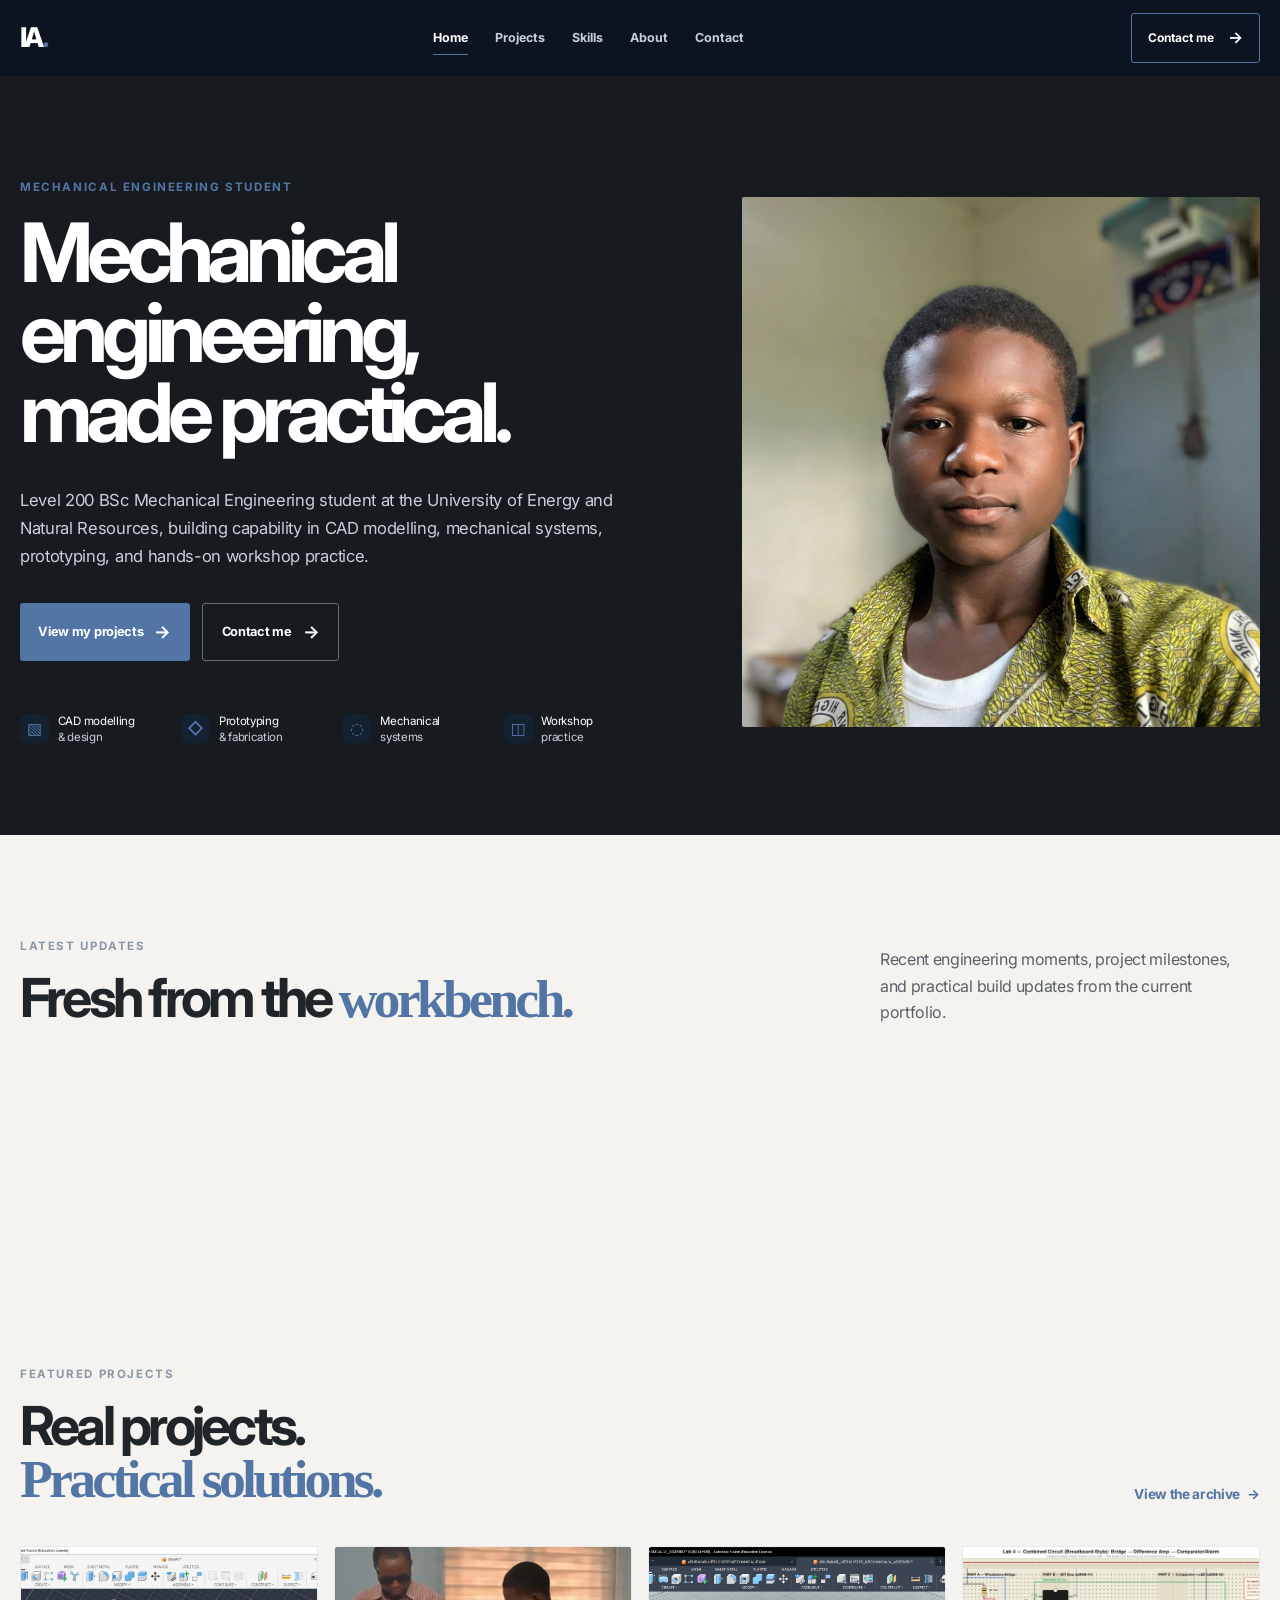
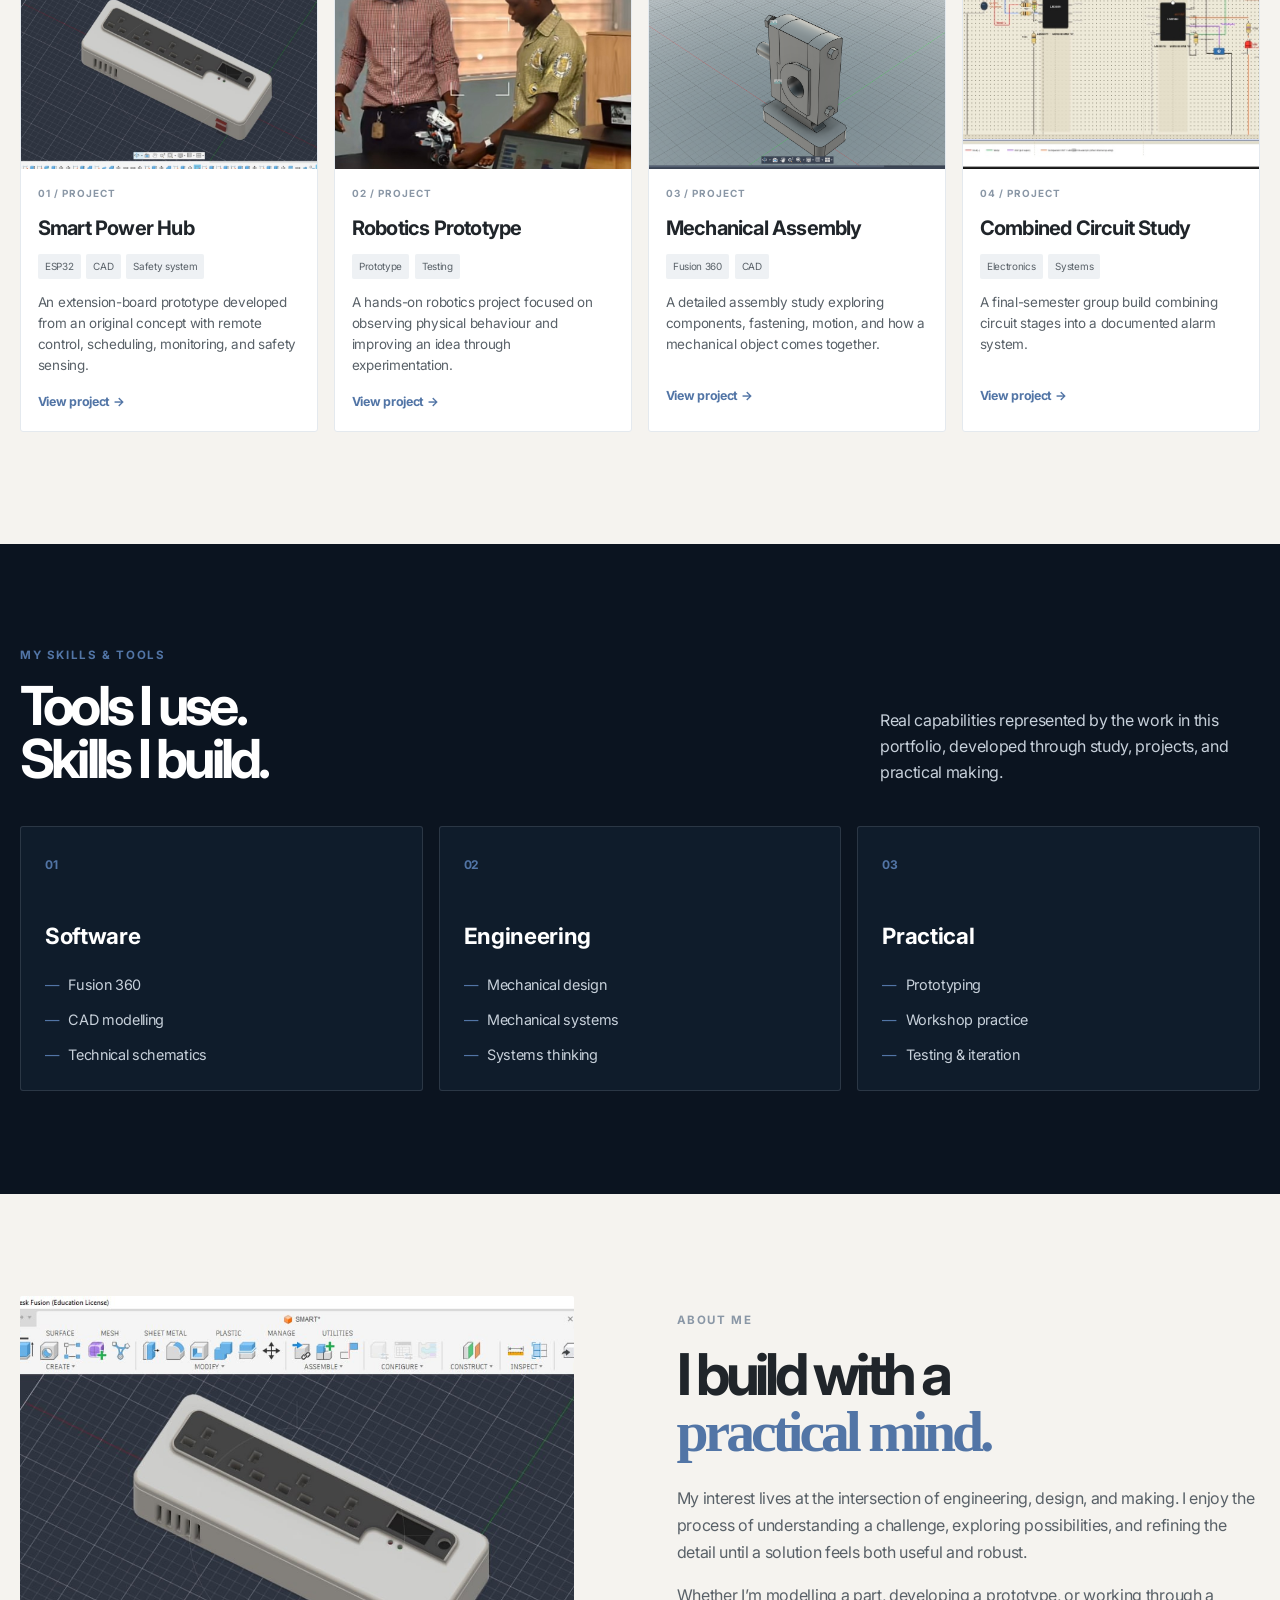
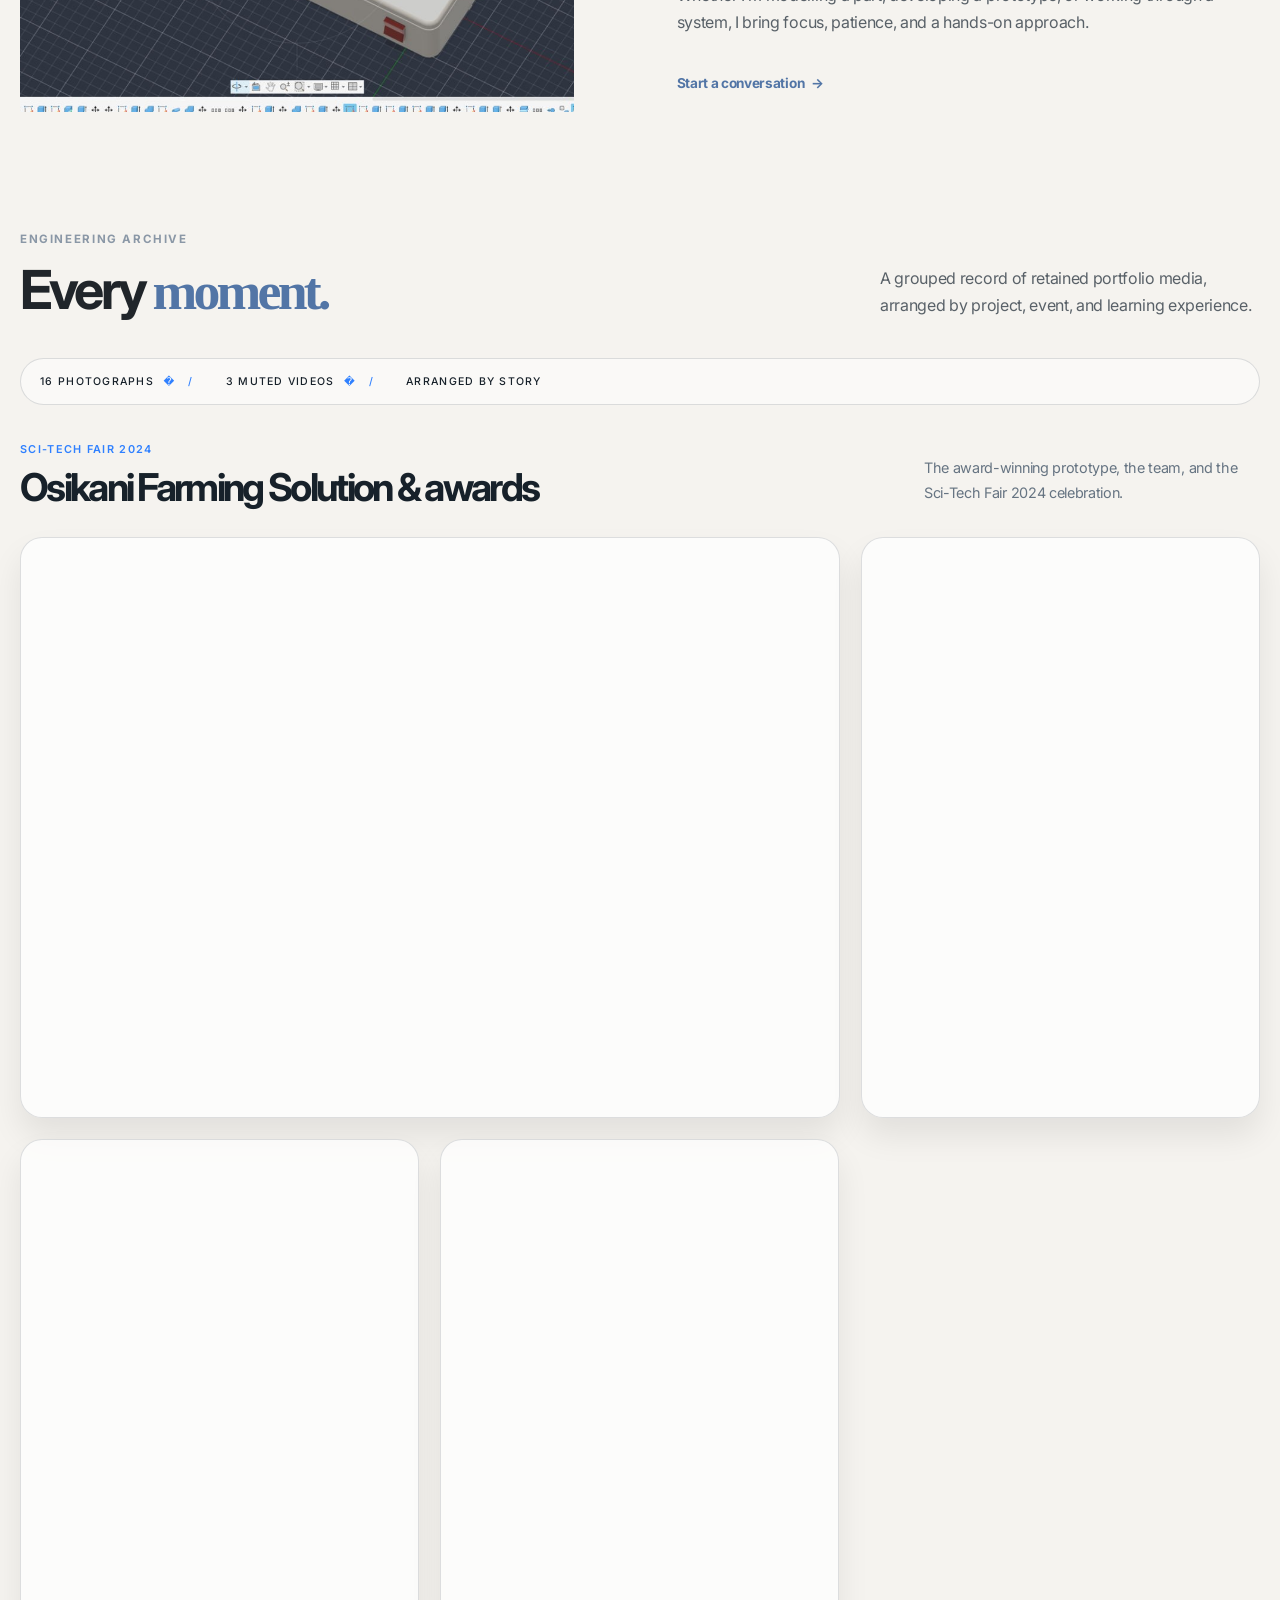
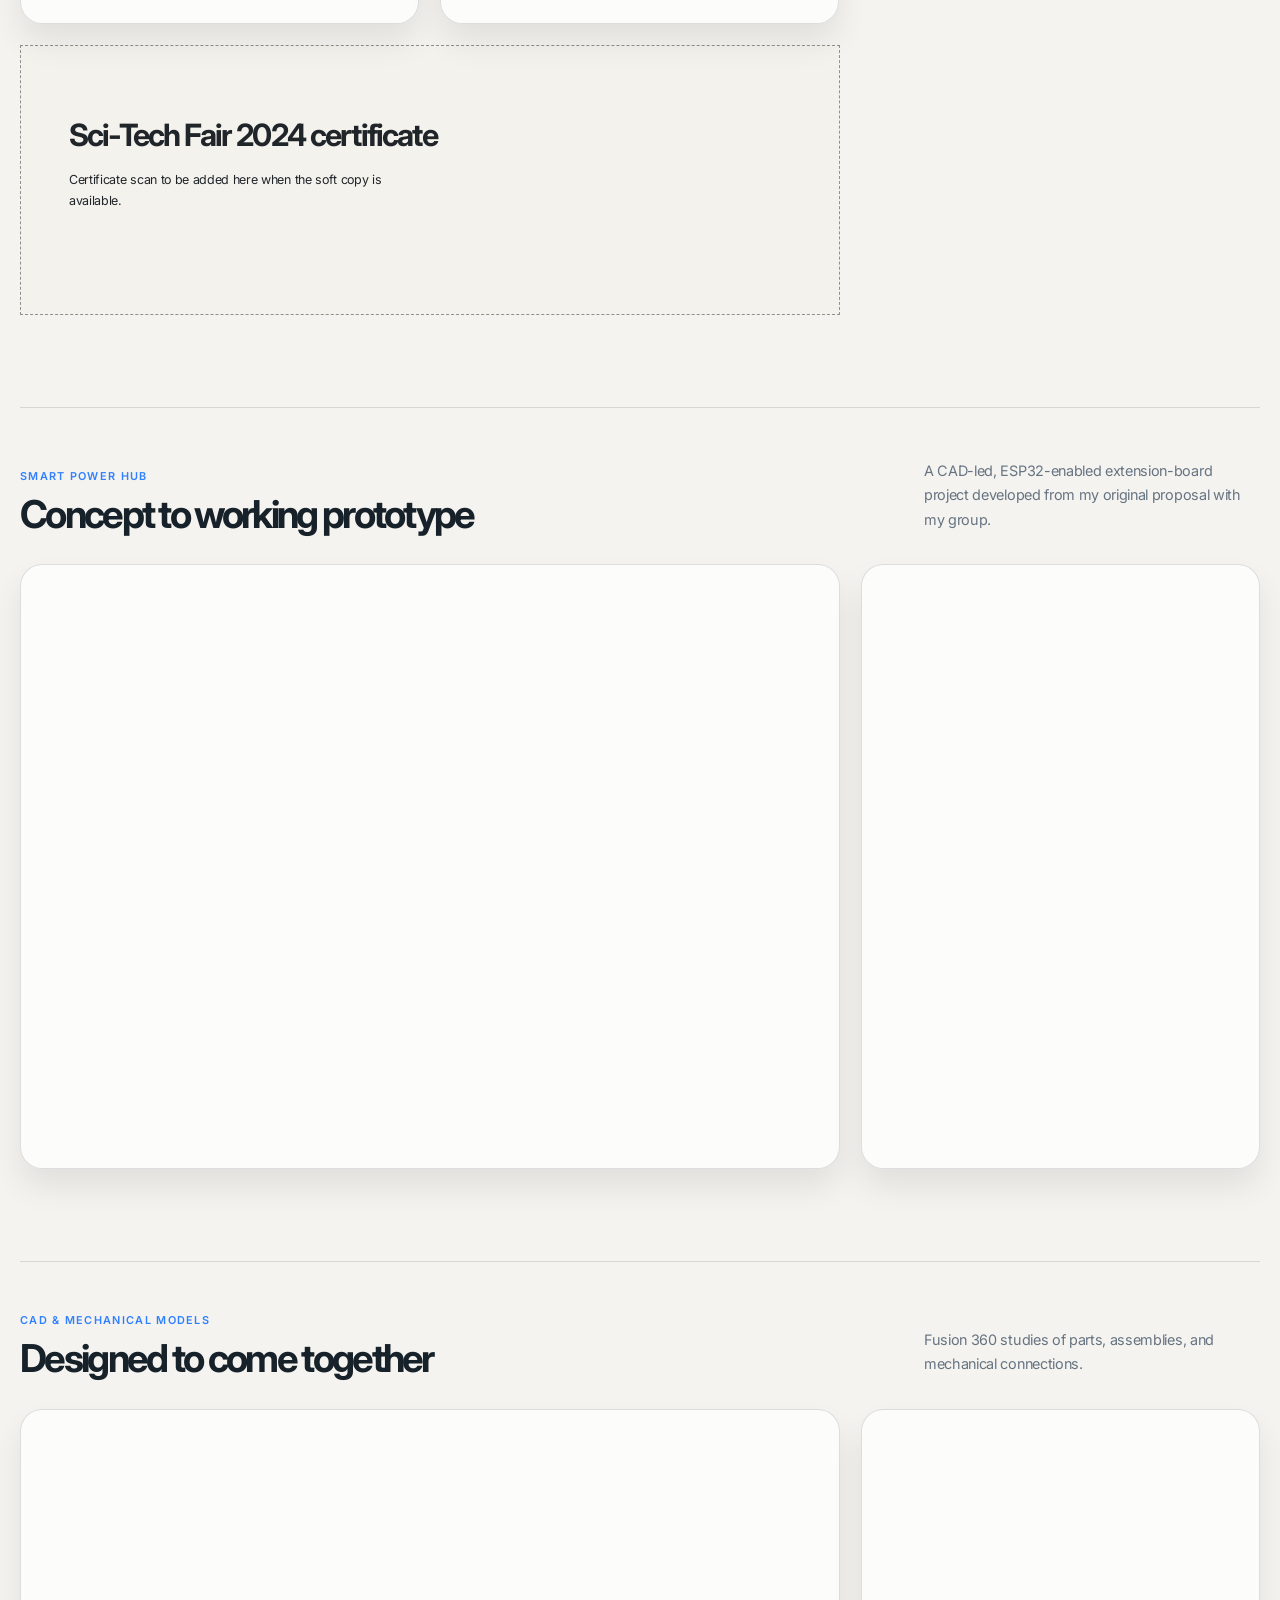
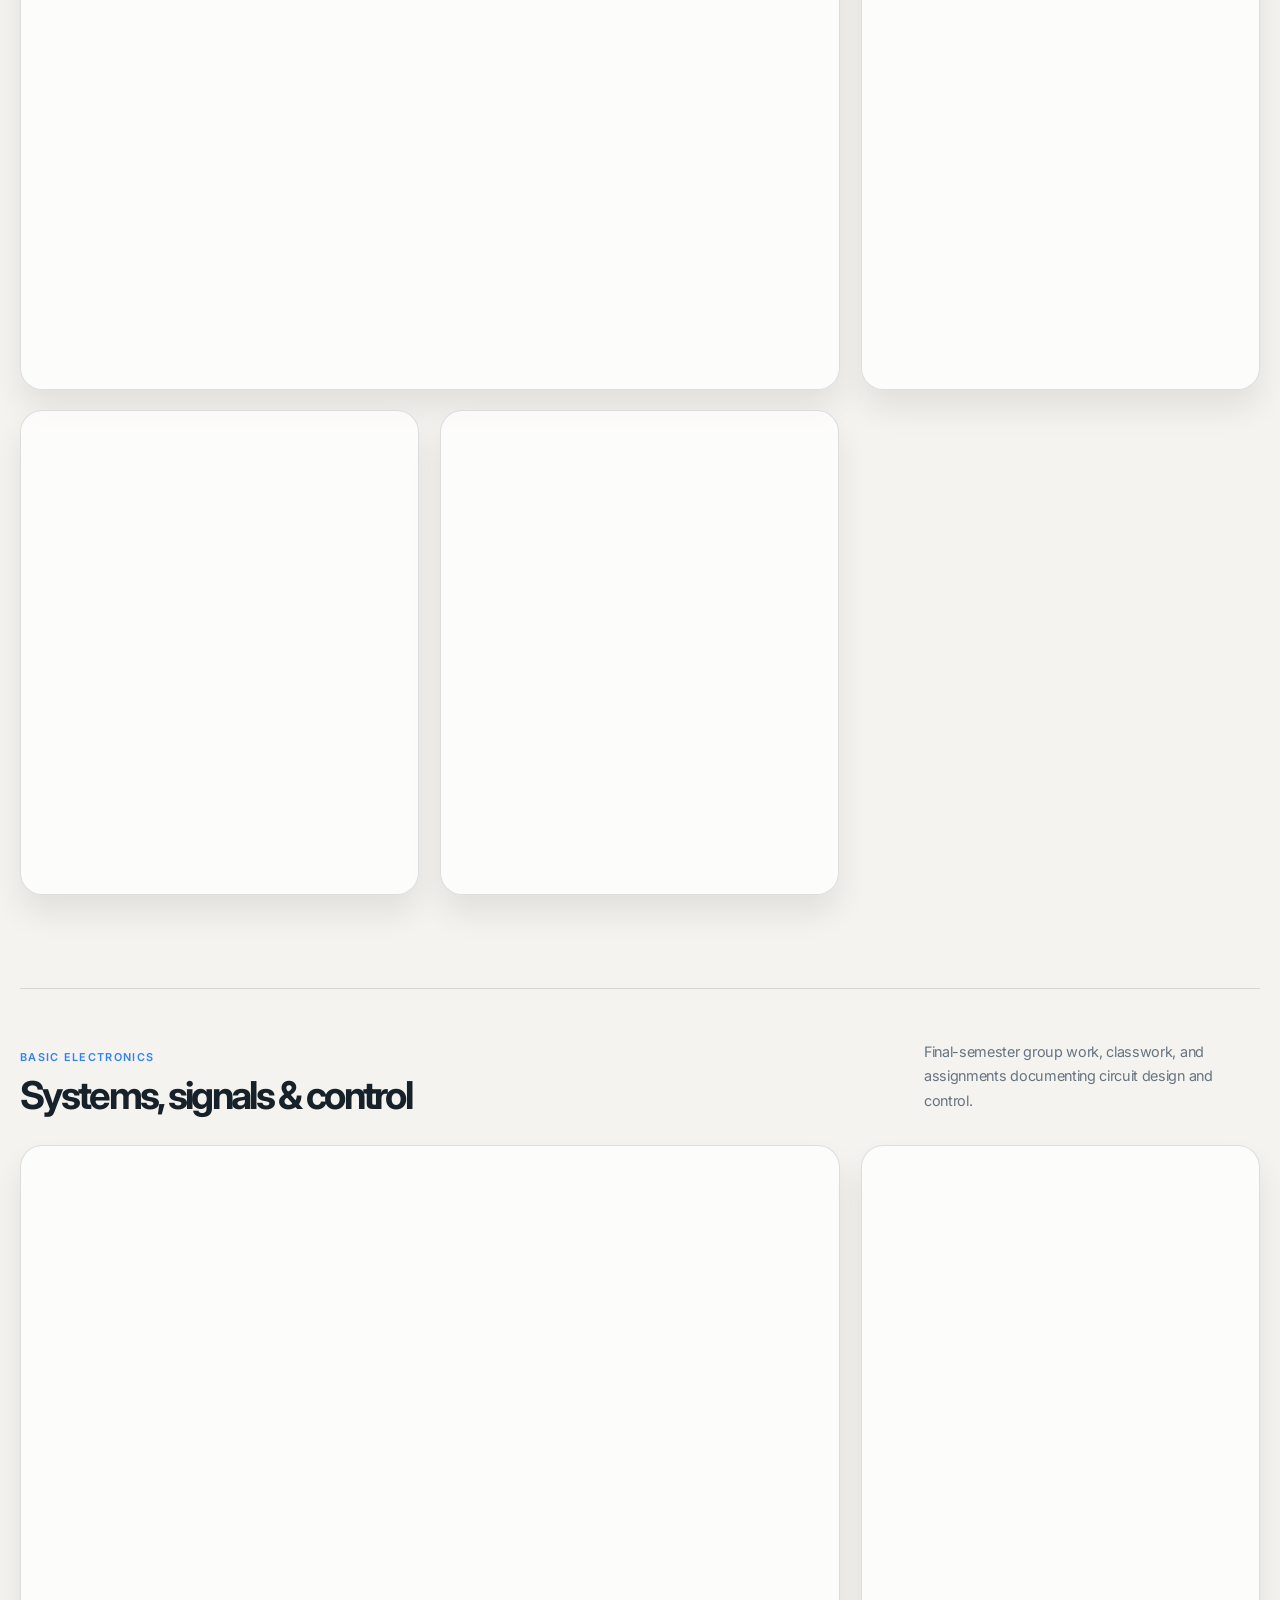
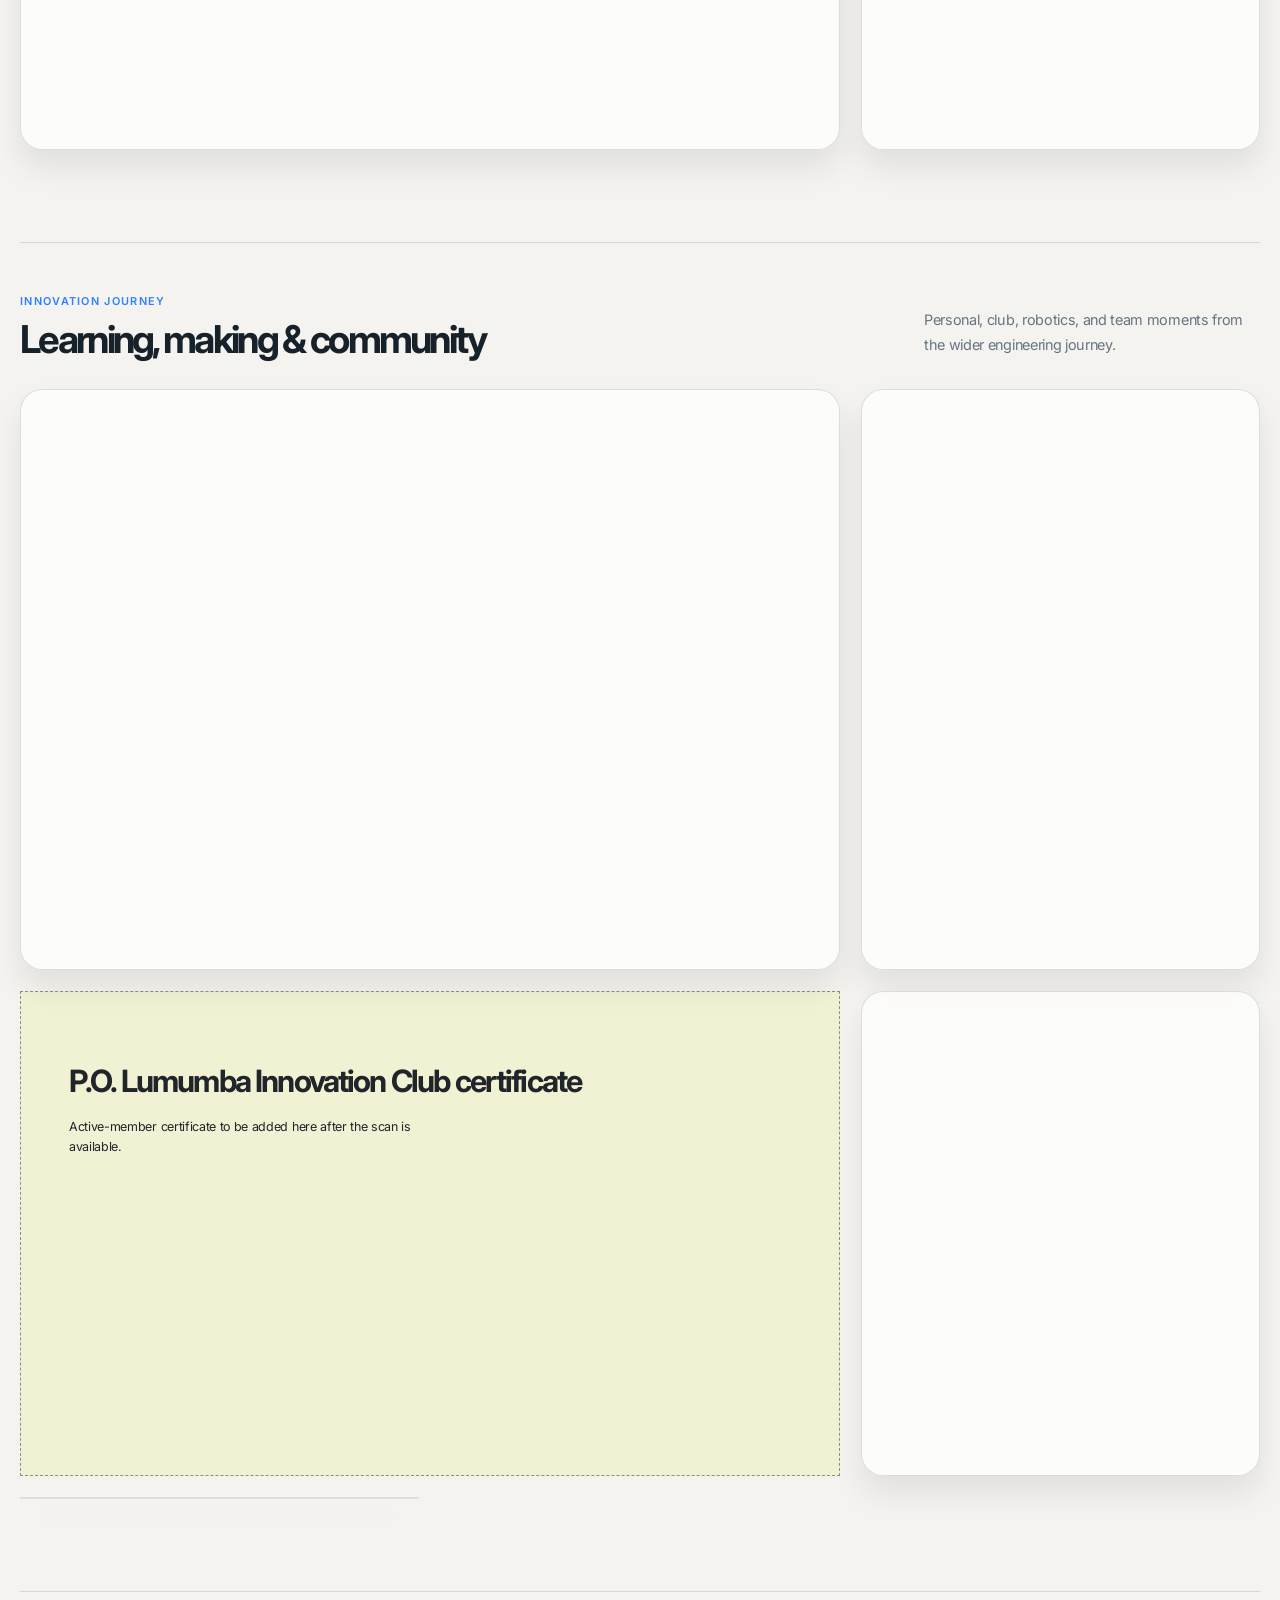
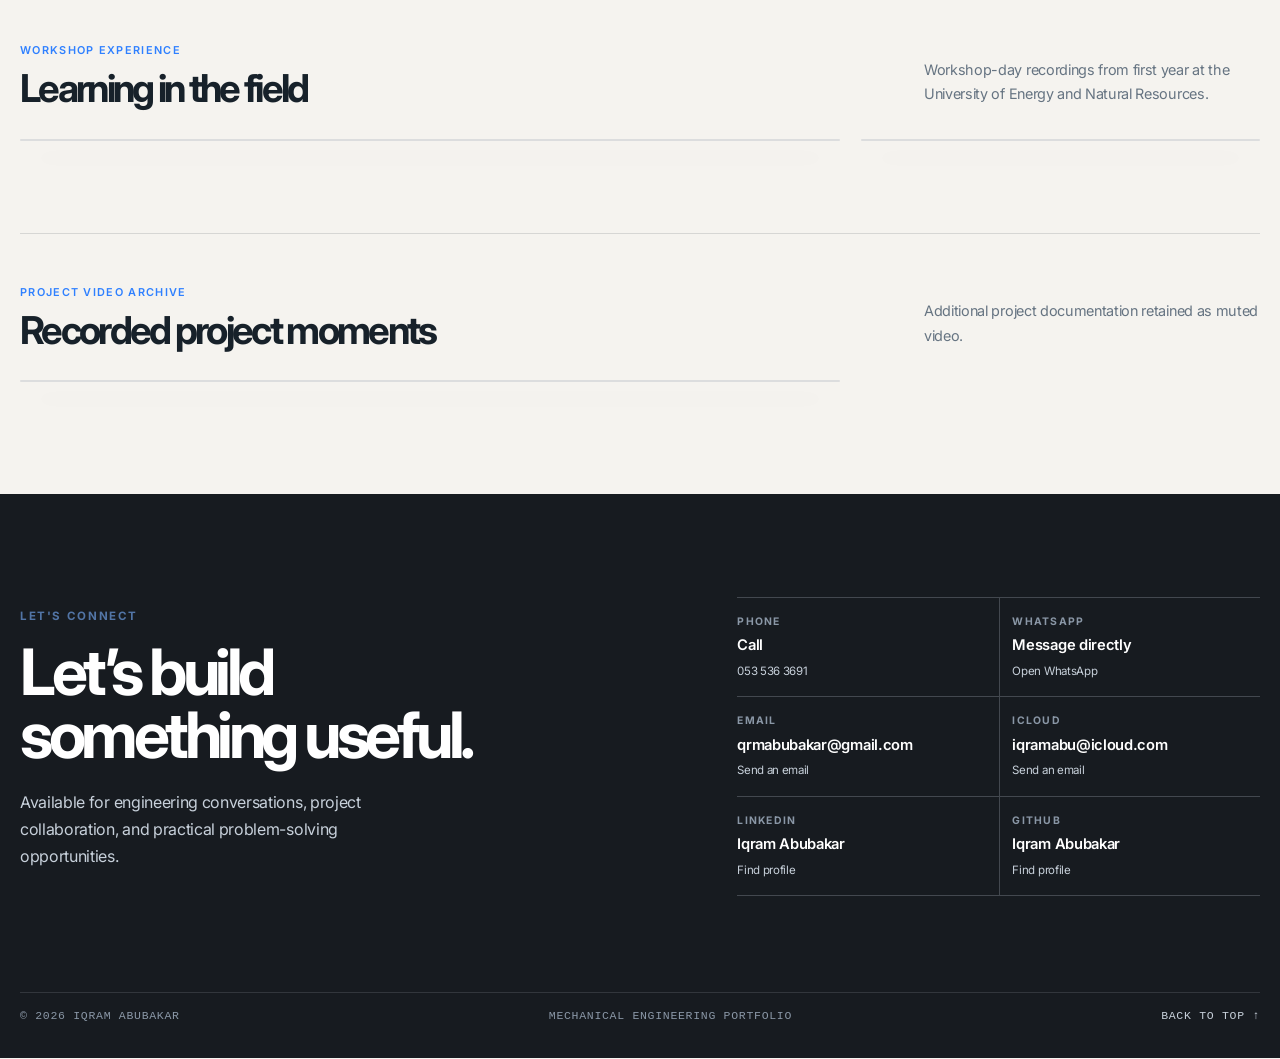
==== commit c852c8f5: "Refine portfolio for quieter editorial presentation Co-authored-by: Copilot <223556219+Copilot@users" ====
--- a/index.html
+++ b/index.html
@@ -20,7 +20,7 @@
   <link rel="stylesheet" href="layout-fixes.css?v=3" />
   <link rel="stylesheet" href="hero.css?v=7" />
   <link rel="stylesheet" href="premium.css?v=5" />
-  <link rel="stylesheet" href="design-refresh.css?v=4" />
+  <link rel="stylesheet" href="design-refresh.css?v=5" />
 </head>
 <body class="reference-page">
   <header class="site-header">
@@ -52,8 +52,6 @@
         </div>
         <div class="reference-hero-media">
           <img src="assets/iqram-portrait.jpg" alt="Portrait of Iqram Abubakar" />
-          <div class="reference-process-panel"><span>WORKING METHOD</span><strong>Design</strong><i>→</i><strong>Prototype</strong><i>→</i><strong>Test</strong><i>→</i><strong>Improve</strong></div>
-          <div class="reference-media-caption">Iqram Abubakar<br /><span>UENR / BSc Mechanical Engineering</span></div>
         </div>
       </div>
     </section>
@@ -90,7 +88,7 @@
 
     <section class="reference-light reference-about" id="about">
       <div class="reference-shell reference-about-grid">
-        <div class="reference-about-image"><img src="assets/IMG_1968.JPG" alt="Smart Power Hub CAD concept in Fusion 360" /></div>
+        <div class="reference-about-image"><img src="assets/archive/IMG_1968.JPG" alt="Smart Power Hub CAD concept in Fusion 360" /></div>
         <div><p class="reference-eyebrow">About me</p><h2>I build with a<br /><em>practical mind.</em></h2><p>My interest lives at the intersection of engineering, design, and making. I enjoy the process of understanding a challenge, exploring possibilities, and refining the detail until a solution feels both useful and robust.</p><p>Whether I’m modelling a part, developing a prototype, or working through a system, I bring focus, patience, and a hands-on approach.</p><a class="reference-text-link reference-dark-link" href="#contact">Start a conversation <span>→</span></a></div>
       </div>
     </section>
@@ -104,7 +102,14 @@
     </section>
 
     <section class="reference-dark reference-contact" id="contact">
-      <div class="reference-shell"><div class="reference-contact-grid"><div><p class="reference-eyebrow">Let's connect</p><h2>Let’s build<br /><span>something useful.</span></h2><p>Available for engineering conversations, project collaboration, and practical problem-solving opportunities.</p><a class="reference-button reference-button-primary" href="mailto:qrmabubakar@gmail.com">Contact me <span>→</span></a></div><div class="reference-contact-image"><img src="assets/robotics.jpg" alt="Robotics prototype session" /><div class="reference-contact-links"><a href="https://github.com/iqram-1" target="_blank" rel="noopener">GitHub ↗</a><a href="mailto:qrmabubakar@gmail.com">Email ↗</a><a href="https://wa.me/233535363691" target="_blank" rel="noopener">WhatsApp ↗</a></div></div></div><footer><span>© <span id="year"></span> Iqram Abubakar</span><span>Mechanical engineering portfolio</span><a href="#top">Back to top ↑</a></footer></div>
+      <div class="reference-shell"><div class="reference-contact-grid"><div><p class="reference-eyebrow">Let's connect</p><h2>Let’s build<br /><span>something useful.</span></h2><p>Available for engineering conversations, project collaboration, and practical problem-solving opportunities.</p></div><div class="reference-contact-list" aria-label="Contact Iqram Abubakar">
+        <a href="tel:+233535363691"><span>Phone</span><strong>Call</strong><small>053 536 3691</small></a>
+        <a href="https://wa.me/233535363691" target="_blank" rel="noopener"><span>WhatsApp</span><strong>Message directly</strong><small>Open WhatsApp</small></a>
+        <a href="mailto:qrmabubakar@gmail.com"><span>Email</span><strong>qrmabubakar@gmail.com</strong><small>Send an email</small></a>
+        <a href="mailto:iqramabu@icloud.com"><span>iCloud</span><strong>iqramabu@icloud.com</strong><small>Send an email</small></a>
+        <a href="https://www.linkedin.com/search/results/people/?keywords=Iqram%20Abubakar" target="_blank" rel="noopener"><span>LinkedIn</span><strong>Iqram Abubakar</strong><small>Find profile</small></a>
+        <a href="https://github.com/search?q=Iqram+Abubakar&type=users" target="_blank" rel="noopener"><span>GitHub</span><strong>Iqram Abubakar</strong><small>Find profile</small></a>
+      </div></div><footer><span>© <span id="year"></span> Iqram Abubakar</span><span>Mechanical engineering portfolio</span><a href="#top">Back to top ↑</a></footer></div>
     </section>
   </main>
   <script src="portfolio-config.js?v=4"></script>
--- a/design-refresh.css
+++ b/design-refresh.css
@@ -1011,6 +1011,111 @@
     .reference-project-card p:not(.reference-card-index) { min-height: 0; }
     .reference-contact footer { display: grid; margin-top: 4rem; }
   }
+
+  /* Anti-AI refinement: reduce decoration and let the work, type, and contact details lead. */
+  .reference-page {
+    --ref-blue: #5275a6;
+    --ref-blue-hover: #6b8dbd;
+    --ref-paper: #f5f3ef;
+    --ref-heading: #20252a;
+    --ref-body: #596168;
+  }
+
+  .reference-page .reference-hero {
+    background: #171b20;
+  }
+
+  .reference-page .reference-hero h1 span,
+  .reference-page .reference-dark h2 span {
+    color: inherit;
+  }
+
+  .reference-page .reference-hero-media > img,
+  .reference-page .reference-about-image img,
+  .reference-page .reference-contact-image img {
+    border-radius: 2px;
+  }
+
+  .reference-page .reference-process-panel,
+  .reference-page .reference-media-caption {
+    display: none;
+  }
+
+  .reference-page .reference-button,
+  .reference-page .header-cta,
+  .reference-page .reference-project-card,
+  .reference-page .reference-skill-grid article {
+    border-radius: 3px;
+  }
+
+  .reference-page .reference-project-card {
+    box-shadow: none;
+  }
+
+  .reference-page .reference-project-card:hover img {
+    transform: none;
+  }
+
+  .reference-page .reference-tags span {
+    border-radius: 2px;
+  }
+
+  .reference-page .reference-contact {
+    background: #171b20;
+  }
+
+  .reference-contact-list {
+    display: grid;
+    grid-template-columns: repeat(2, minmax(0, 1fr));
+    border-top: 1px solid rgba(199, 208, 218, .25);
+  }
+
+  .reference-contact-list a {
+    display: grid;
+    gap: .25rem;
+    padding: 1rem .8rem 1rem 0;
+    border-bottom: 1px solid rgba(199, 208, 218, .25);
+    color: var(--ref-white);
+    text-decoration: none;
+  }
+
+  .reference-contact-list a:nth-child(even) {
+    padding-left: .8rem;
+    border-left: 1px solid rgba(199, 208, 218, .25);
+  }
+
+  .reference-contact-list span {
+    color: var(--ref-muted-dark);
+    font-size: .65rem;
+    font-weight: 700;
+    letter-spacing: .12em;
+    text-transform: uppercase;
+  }
+
+  .reference-contact-list strong {
+    font-size: .92rem;
+    font-weight: 600;
+  }
+
+  .reference-contact-list small {
+    color: var(--ref-body-dark);
+    font-size: .72rem;
+  }
+
+  .reference-contact-list a:hover strong {
+    color: var(--ref-blue-hover);
+  }
+
+  @media (max-width: 600px) {
+    .reference-contact-list {
+      grid-template-columns: 1fr;
+    }
+
+    .reference-contact-list a:nth-child(even) {
+      padding-left: 0;
+      border-left: 0;
+    }
+  }
 .about {
   margin-top: clamp(3rem, 7vw, 7rem);
   padding-top: clamp(3.5rem, 8vw, 6rem);
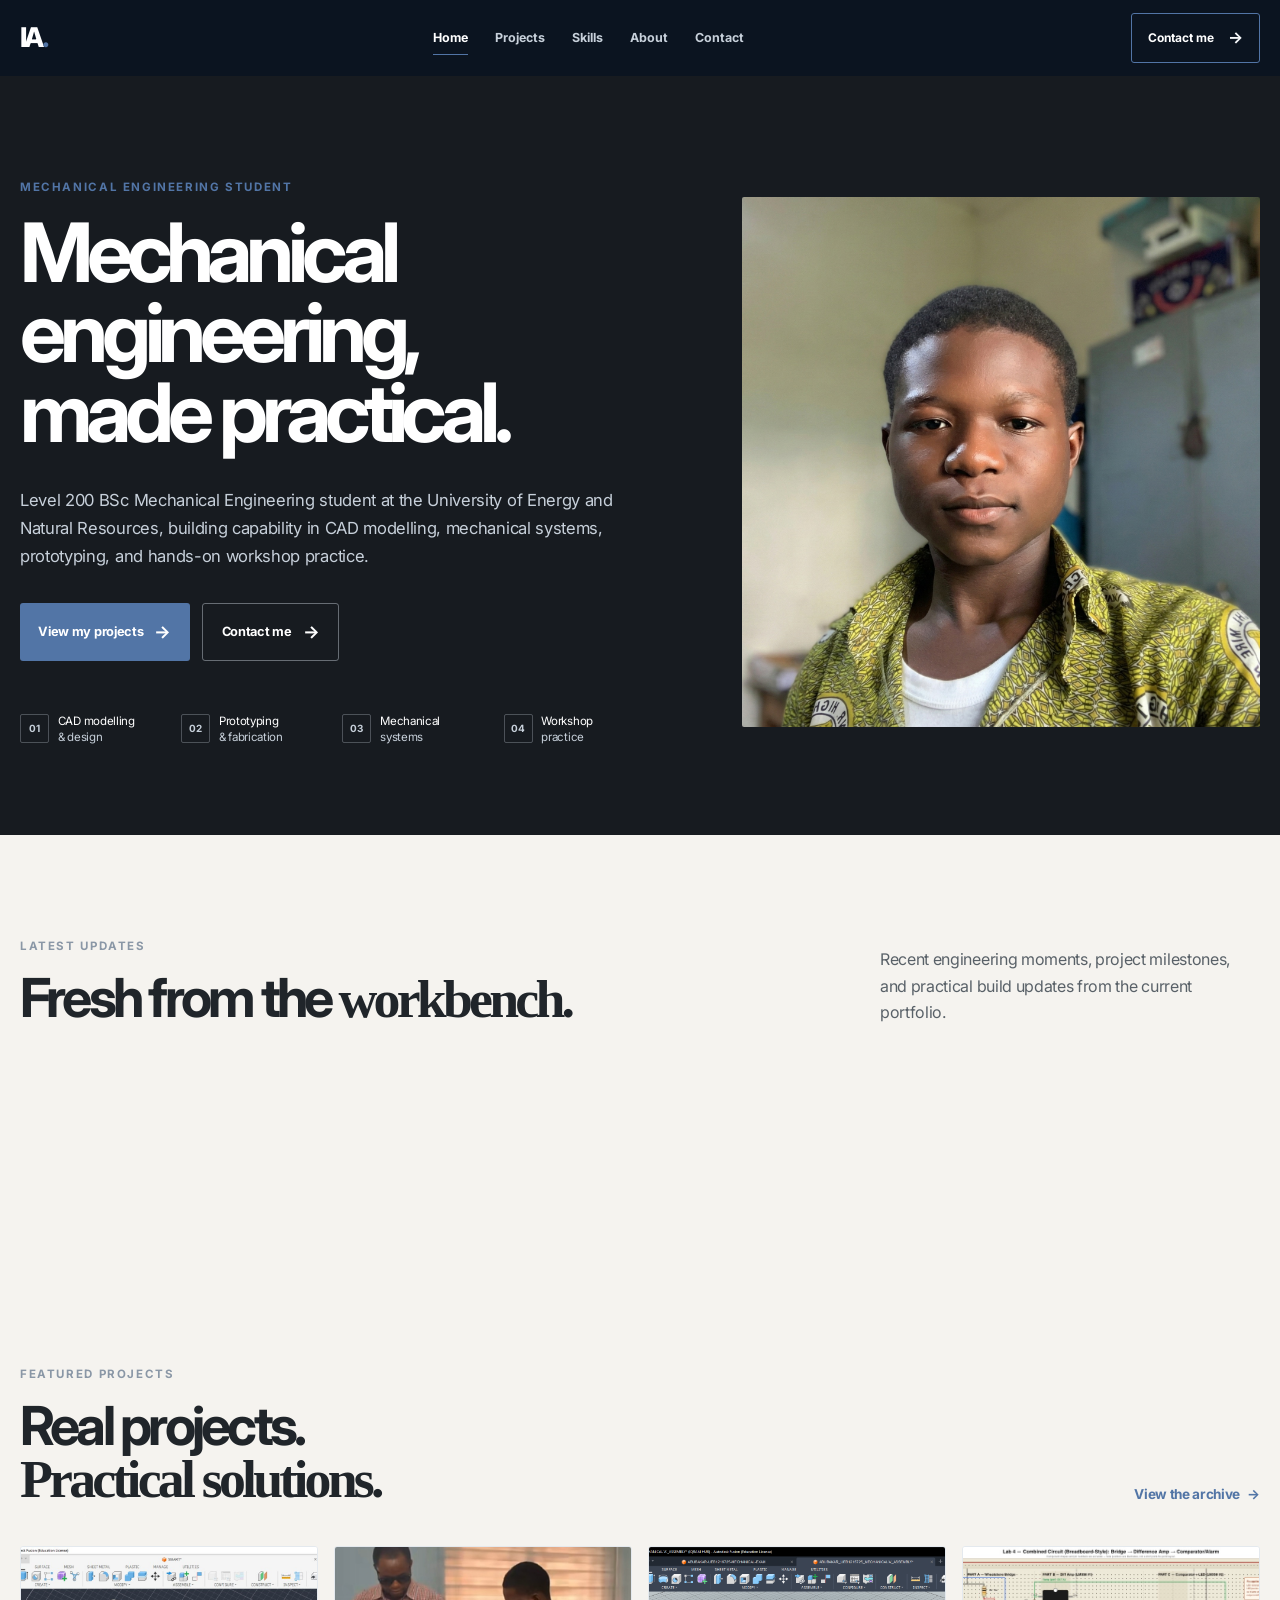
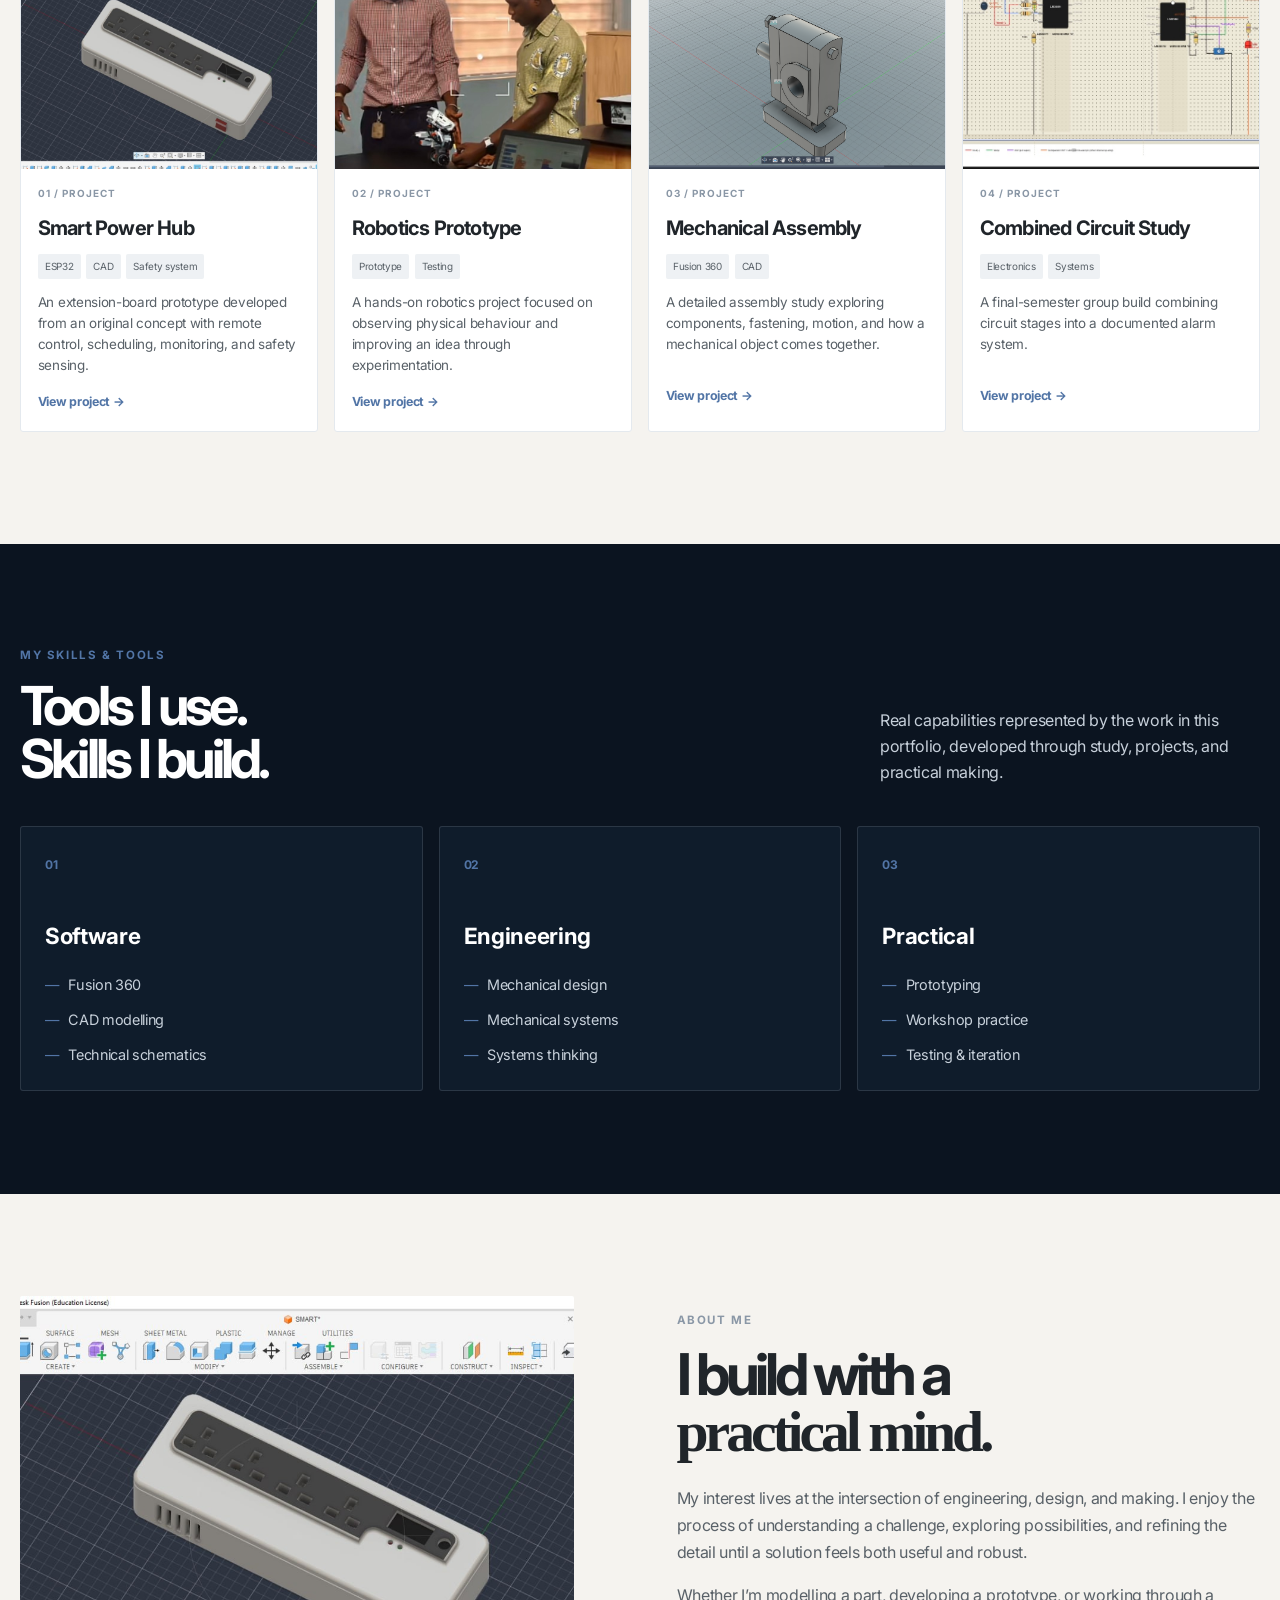
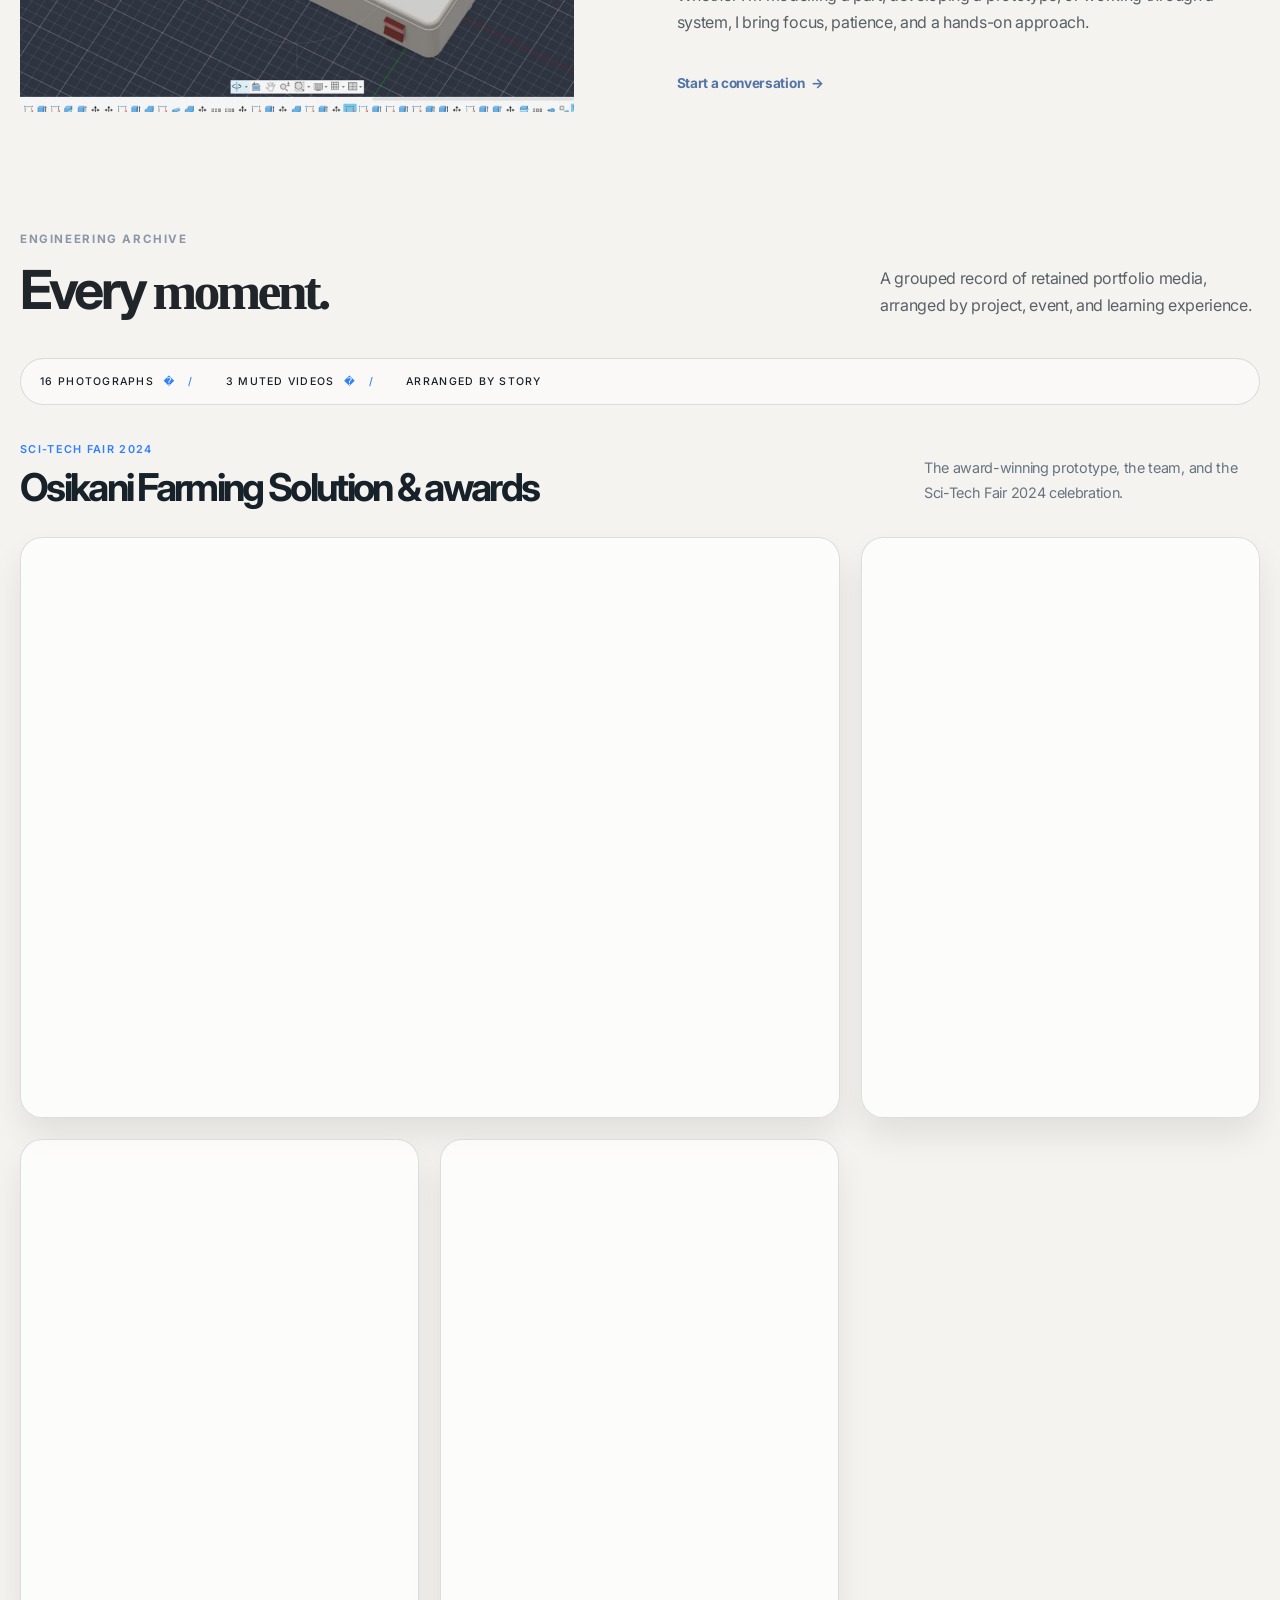
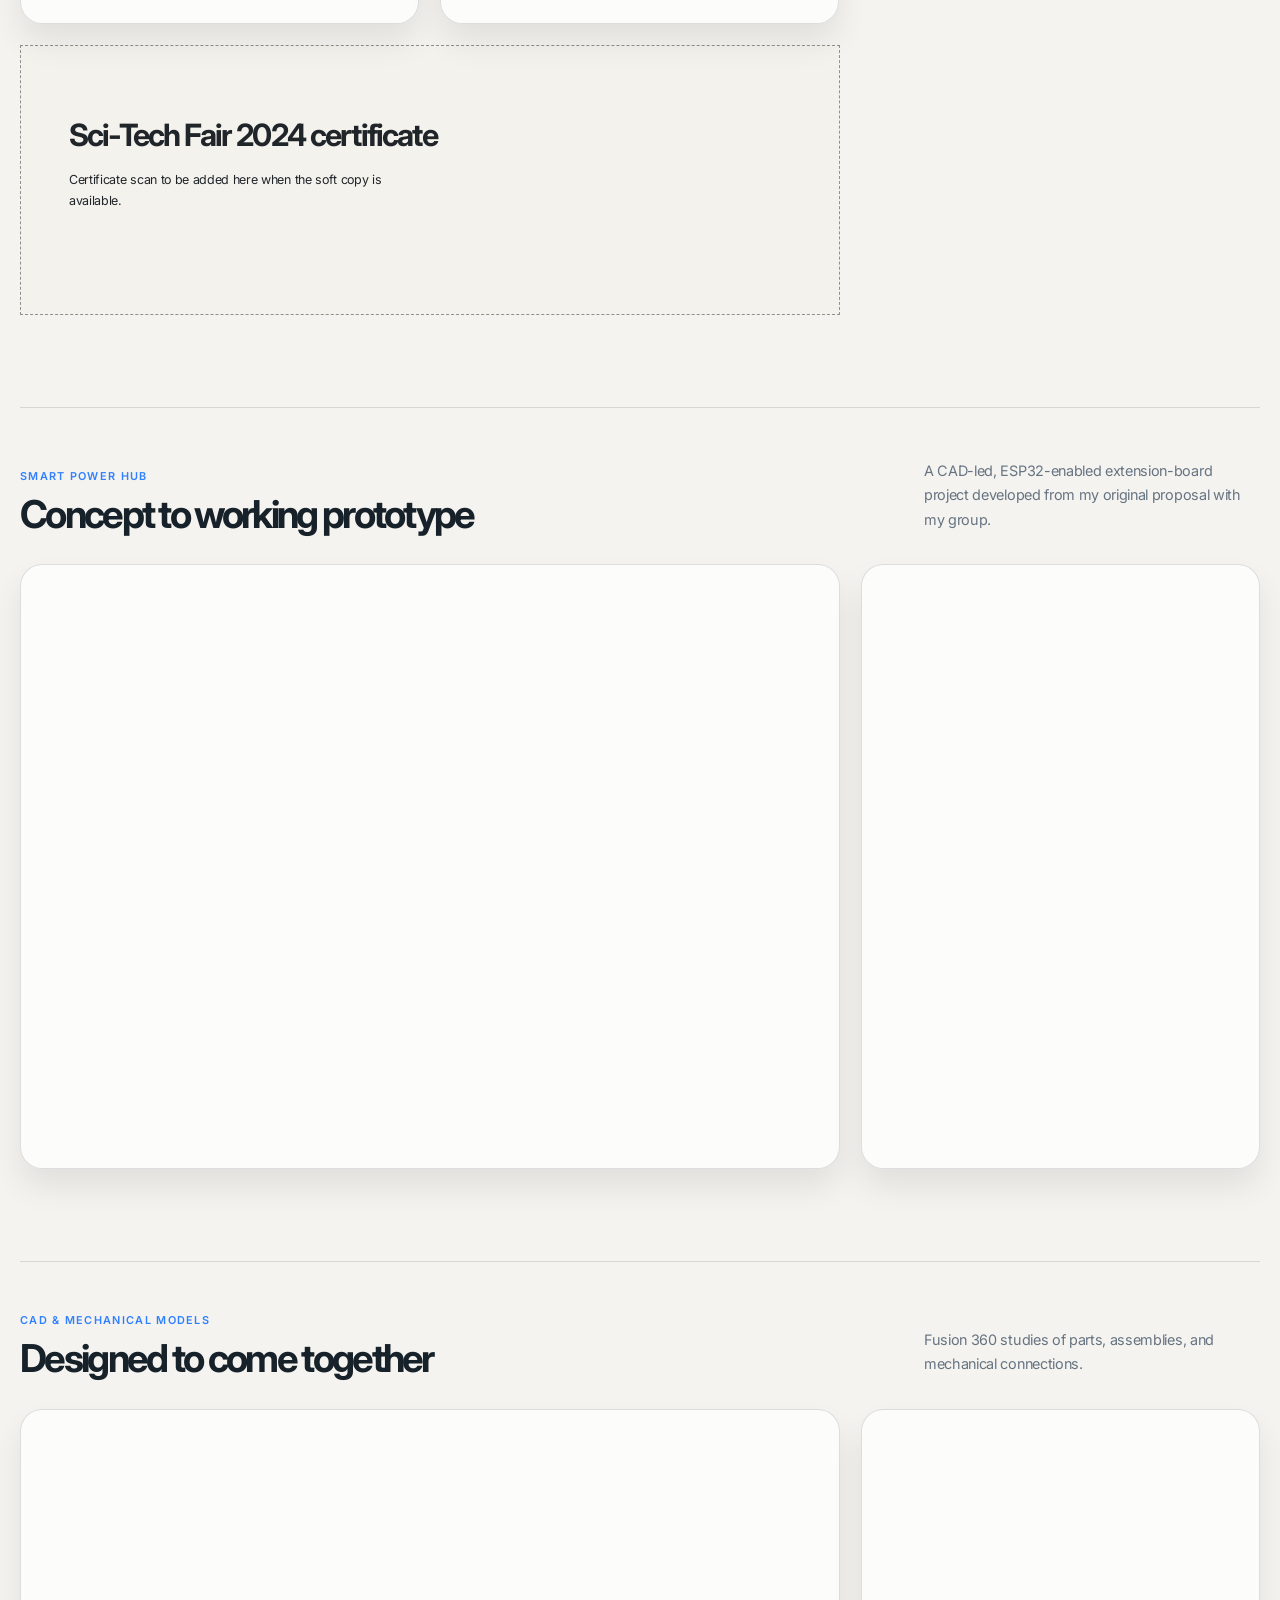
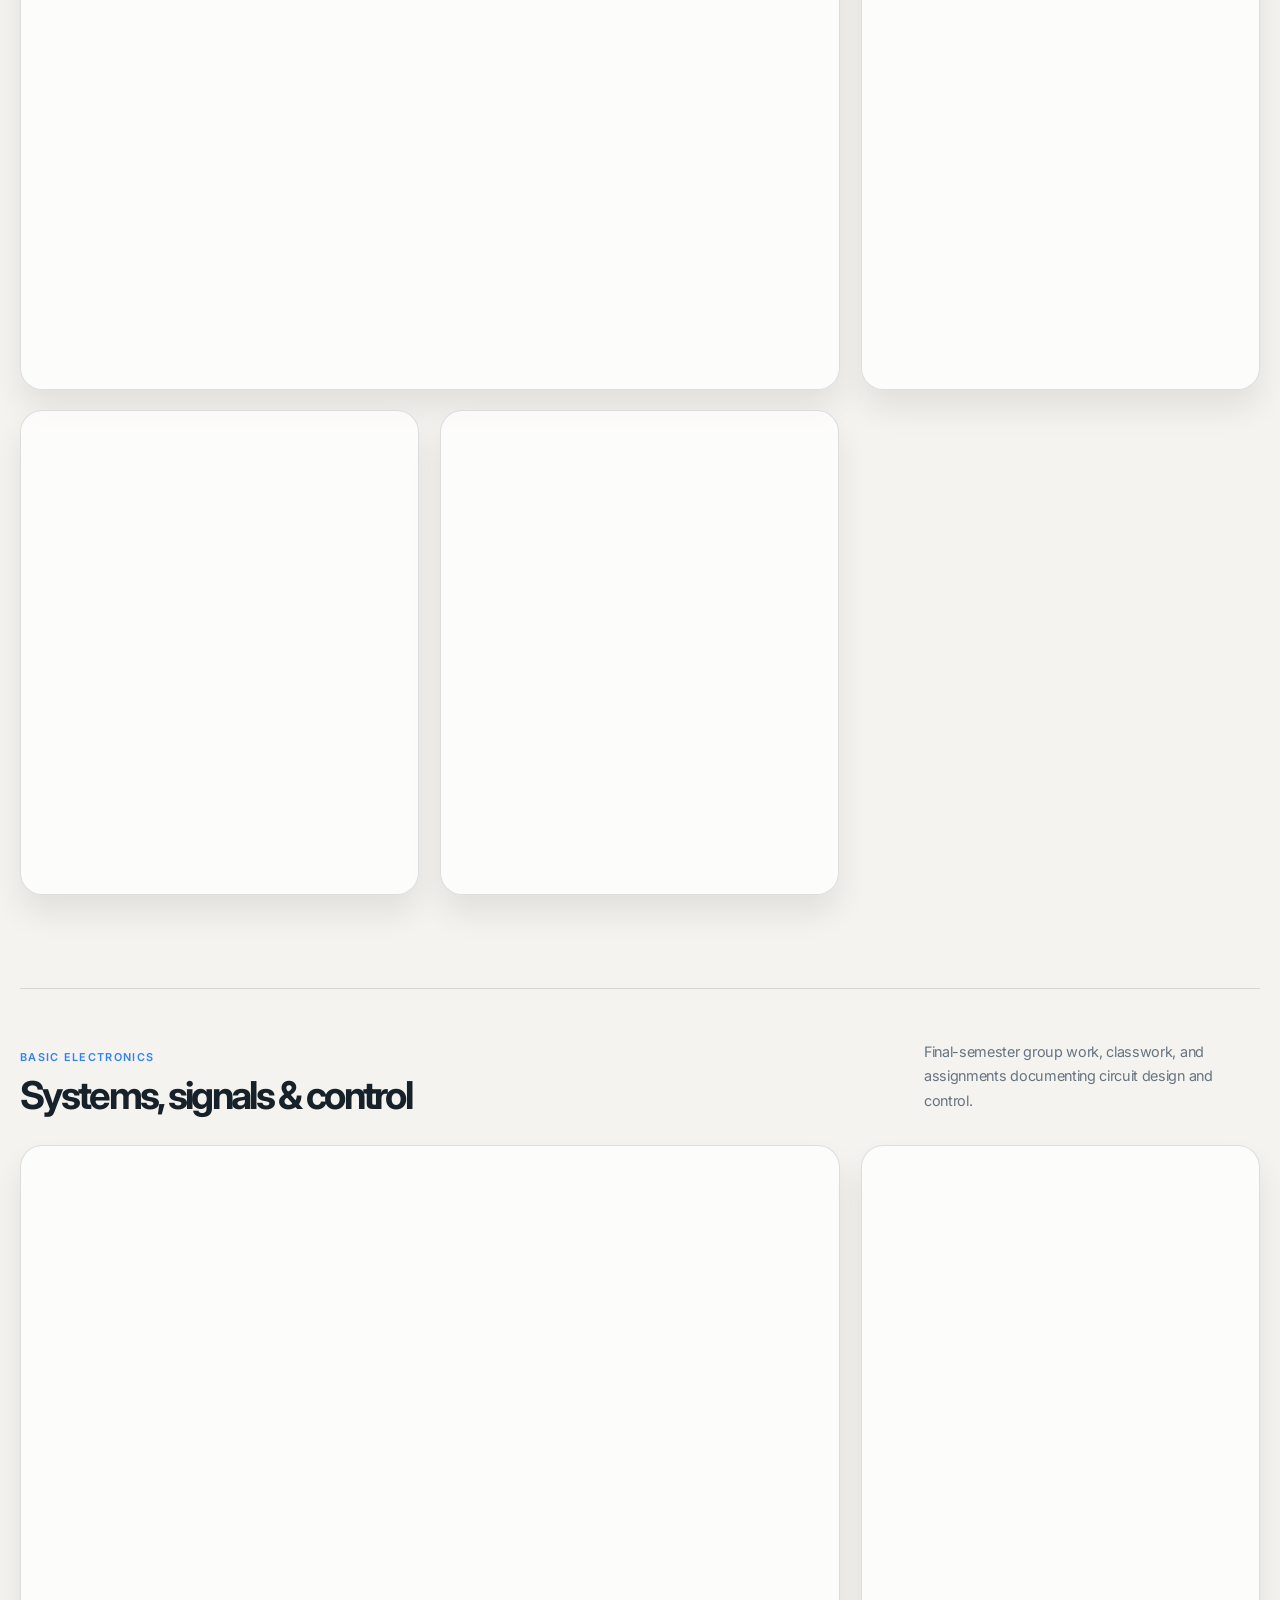
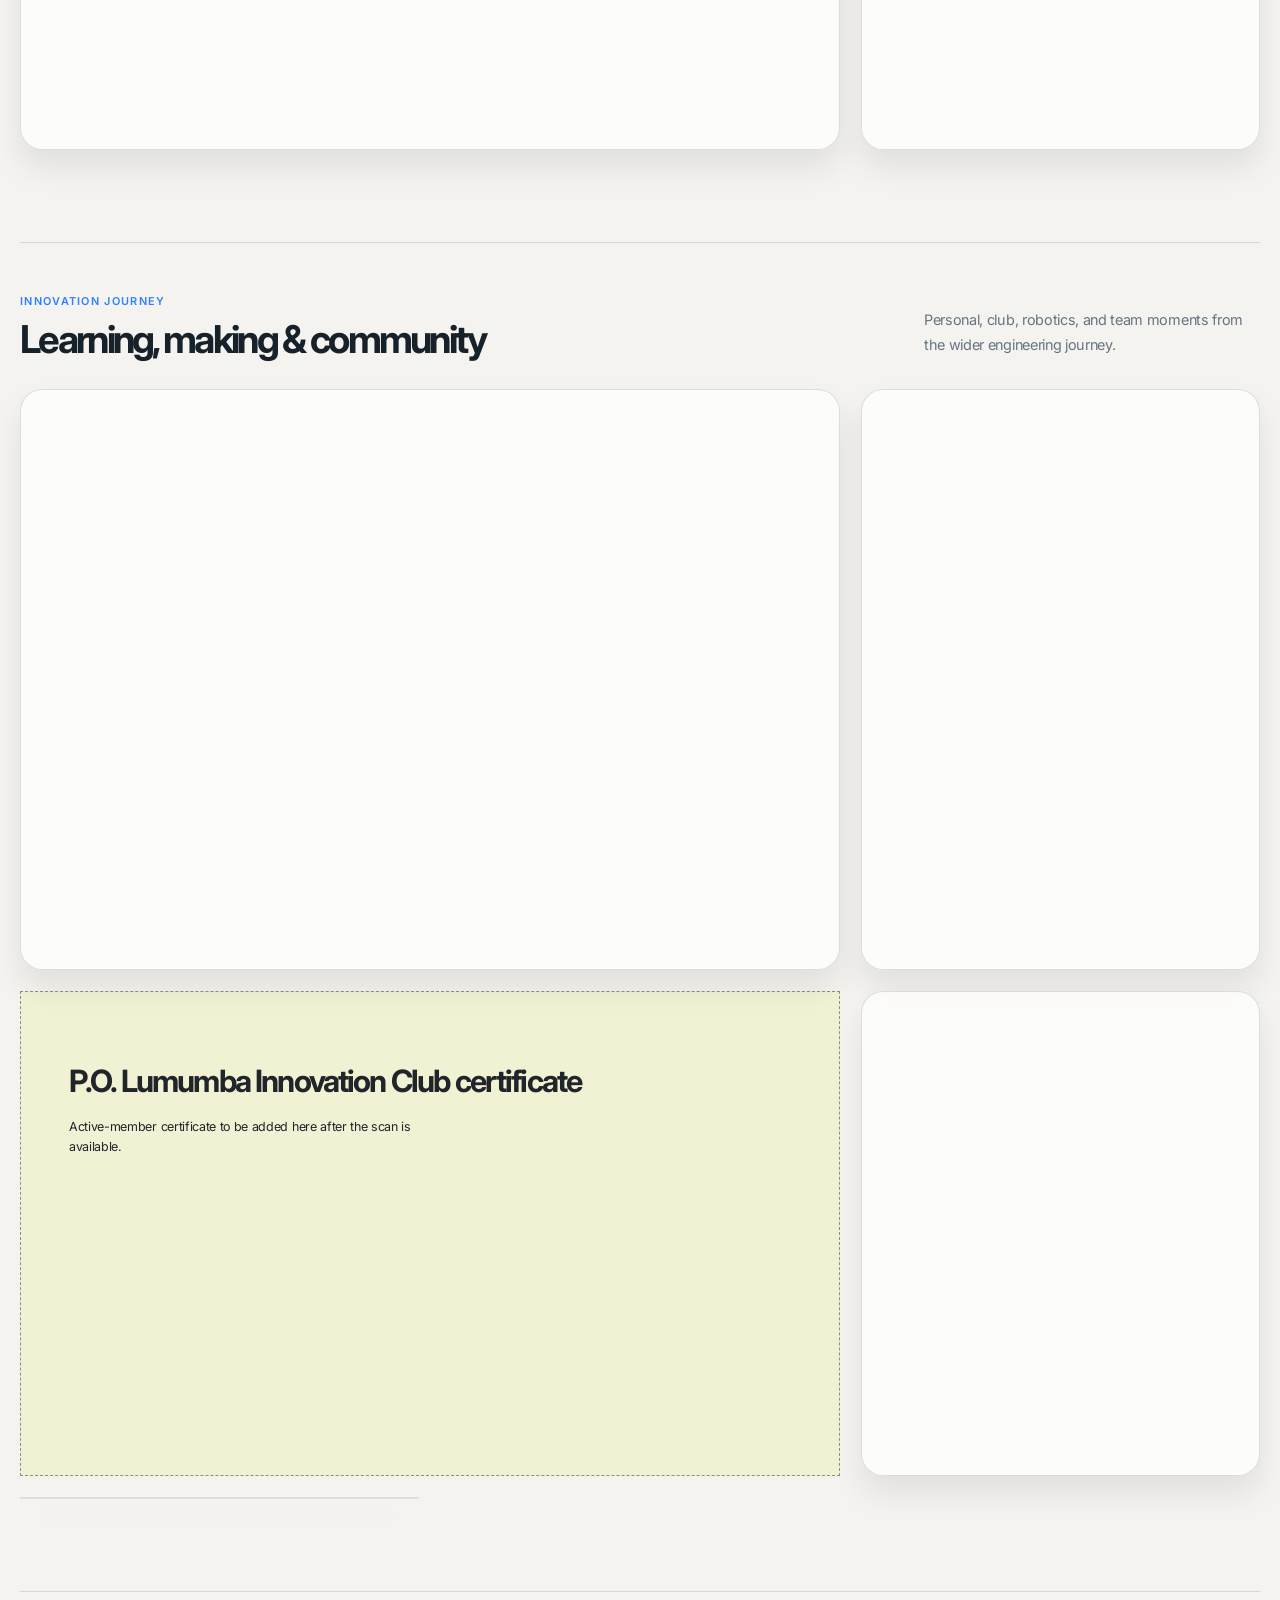
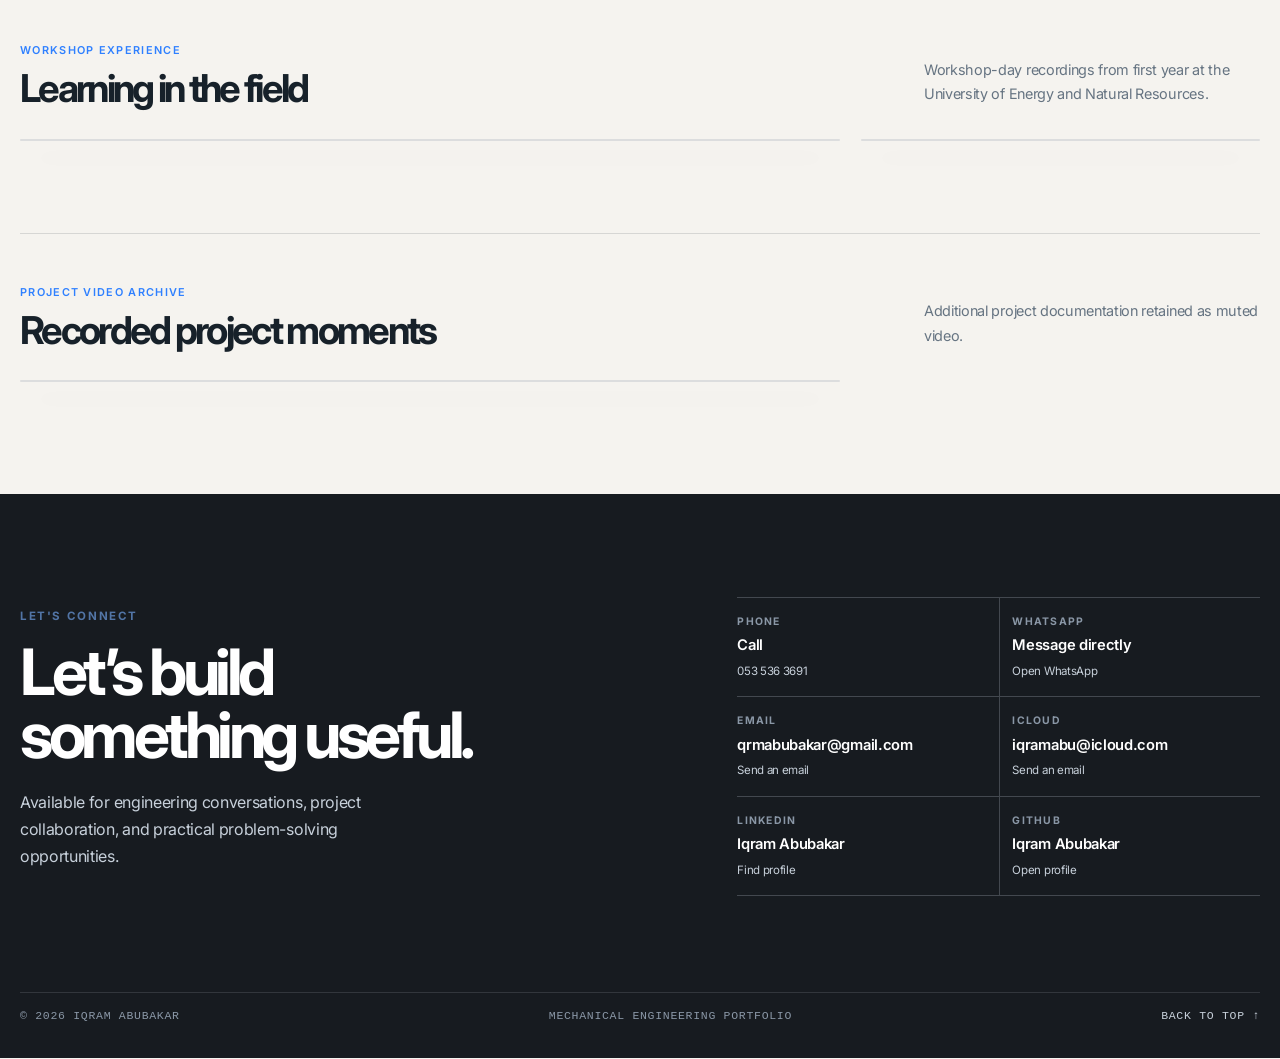
==== commit f7f882b4: "Reduce decorative portfolio UI Co-authored-by: Copilot <223556219+Copilot@users.noreply.github.com>" ====
--- a/index.html
+++ b/index.html
@@ -44,10 +44,10 @@
             <a class="reference-button reference-button-secondary" href="#contact">Contact me <span>→</span></a>
           </div>
           <div class="reference-capabilities">
-            <div><b aria-hidden="true">▧</b><span>CAD modelling<br /><small>&amp; design</small></span></div>
-            <div><b aria-hidden="true">◇</b><span>Prototyping<br /><small>&amp; fabrication</small></span></div>
-            <div><b aria-hidden="true">◌</b><span>Mechanical<br /><small>systems</small></span></div>
-            <div><b aria-hidden="true">◫</b><span>Workshop<br /><small>practice</small></span></div>
+            <div><b aria-hidden="true">01</b><span>CAD modelling<br /><small>&amp; design</small></span></div>
+            <div><b aria-hidden="true">02</b><span>Prototyping<br /><small>&amp; fabrication</small></span></div>
+            <div><b aria-hidden="true">03</b><span>Mechanical<br /><small>systems</small></span></div>
+            <div><b aria-hidden="true">04</b><span>Workshop<br /><small>practice</small></span></div>
           </div>
         </div>
         <div class="reference-hero-media">
@@ -108,7 +108,7 @@
         <a href="mailto:qrmabubakar@gmail.com"><span>Email</span><strong>qrmabubakar@gmail.com</strong><small>Send an email</small></a>
         <a href="mailto:iqramabu@icloud.com"><span>iCloud</span><strong>iqramabu@icloud.com</strong><small>Send an email</small></a>
         <a href="https://www.linkedin.com/search/results/people/?keywords=Iqram%20Abubakar" target="_blank" rel="noopener"><span>LinkedIn</span><strong>Iqram Abubakar</strong><small>Find profile</small></a>
-        <a href="https://github.com/search?q=Iqram+Abubakar&type=users" target="_blank" rel="noopener"><span>GitHub</span><strong>Iqram Abubakar</strong><small>Find profile</small></a>
+        <a href="https://github.com/iqram-1" target="_blank" rel="noopener"><span>GitHub</span><strong>Iqram Abubakar</strong><small>Open profile</small></a>
       </div></div><footer><span>© <span id="year"></span> Iqram Abubakar</span><span>Mechanical engineering portfolio</span><a href="#top">Back to top ↑</a></footer></div>
     </section>
   </main>
--- a/design-refresh.css
+++ b/design-refresh.css
@@ -1030,6 +1030,11 @@
     color: inherit;
   }
 
+  .reference-page .reference-section-heading h2 em,
+  .reference-page .reference-about h2 em {
+    color: inherit;
+  }
+
   .reference-page .reference-hero-media > img,
   .reference-page .reference-about-image img,
   .reference-page .reference-contact-image img {
@@ -1053,6 +1058,15 @@
   }
 
   .reference-page .reference-project-card:hover img {
+    transform: none;
+  }
+
+  .reference-page .reference-updates .update-card:hover {
+    transform: none;
+    box-shadow: none;
+  }
+
+  .reference-page .reference-button-primary:hover {
     transform: none;
   }
 
@@ -1104,6 +1118,15 @@
 
   .reference-contact-list a:hover strong {
     color: var(--ref-blue-hover);
+  }
+
+  .reference-page .reference-capabilities b {
+    border-radius: 2px;
+    background: transparent;
+    border: 1px solid rgba(199, 208, 218, .3);
+    color: var(--ref-body-dark);
+    font-size: .62rem;
+    letter-spacing: .05em;
   }
 
   @media (max-width: 600px) {
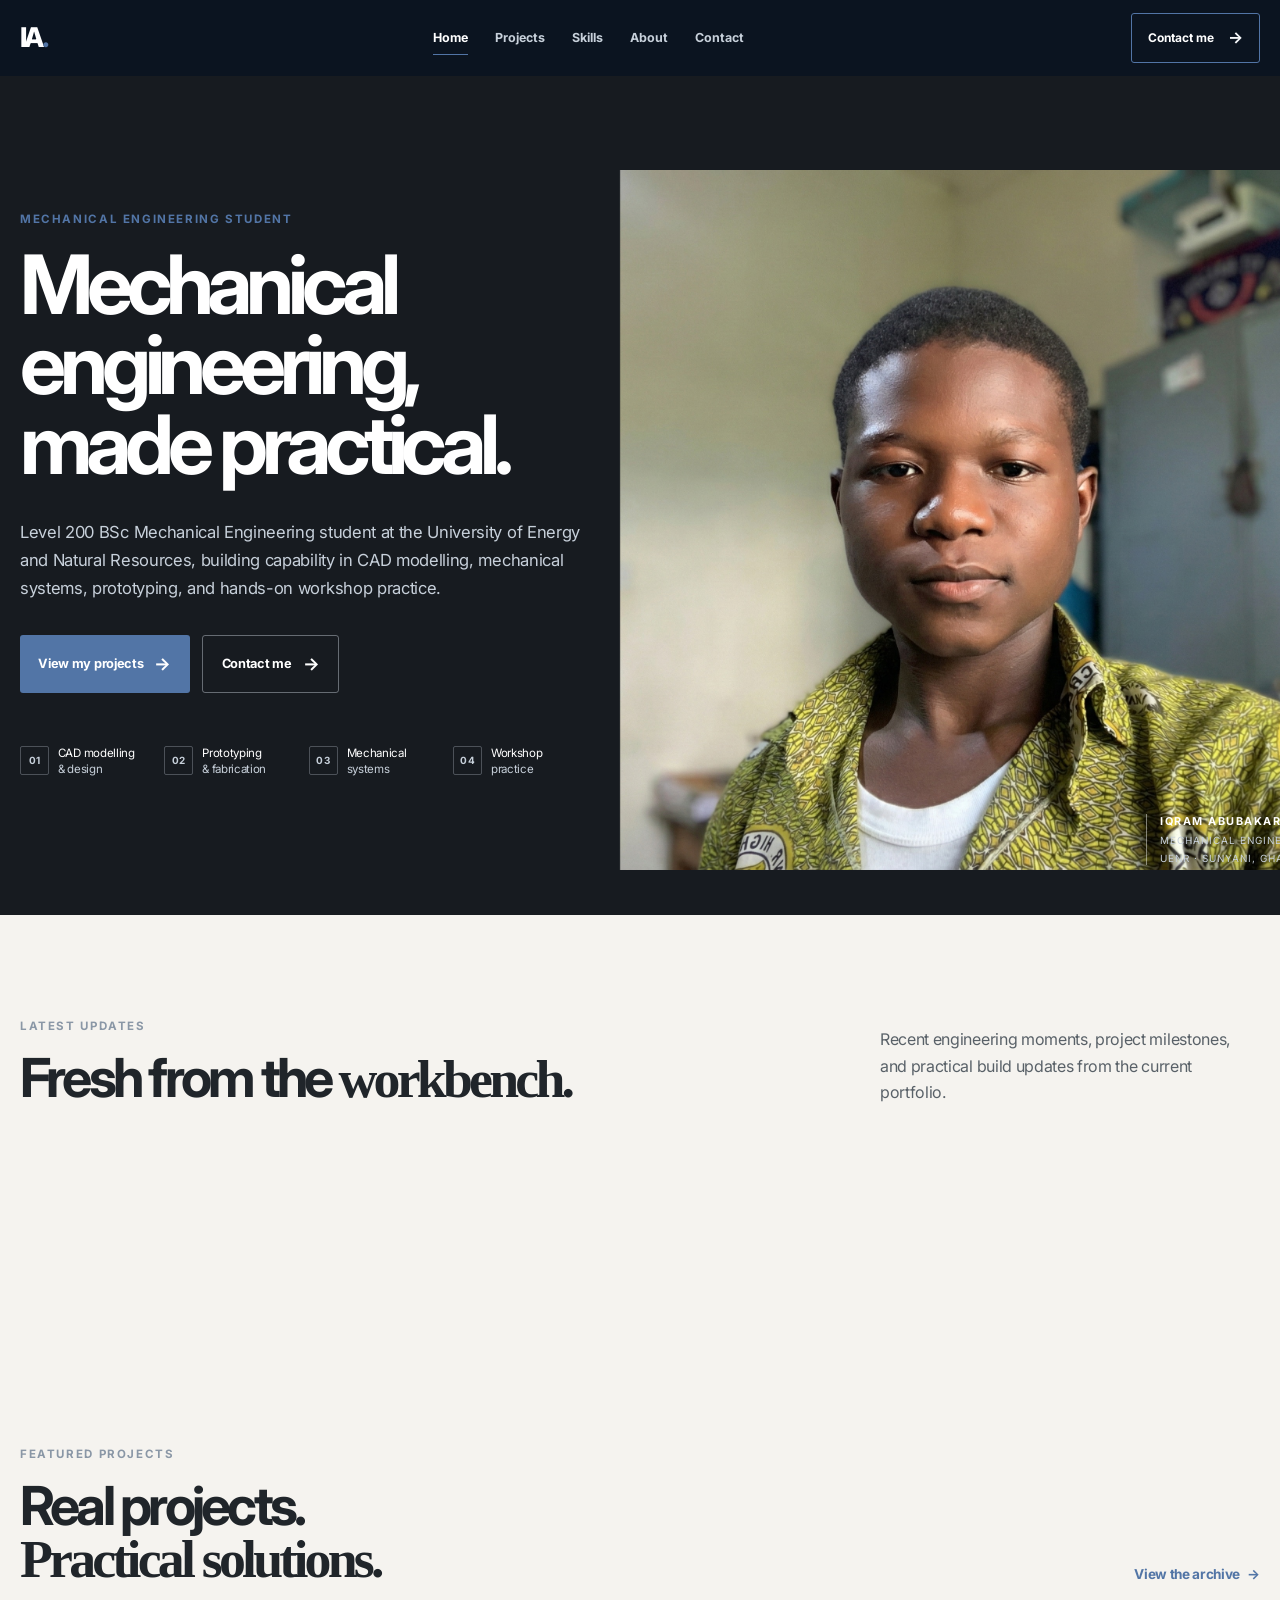
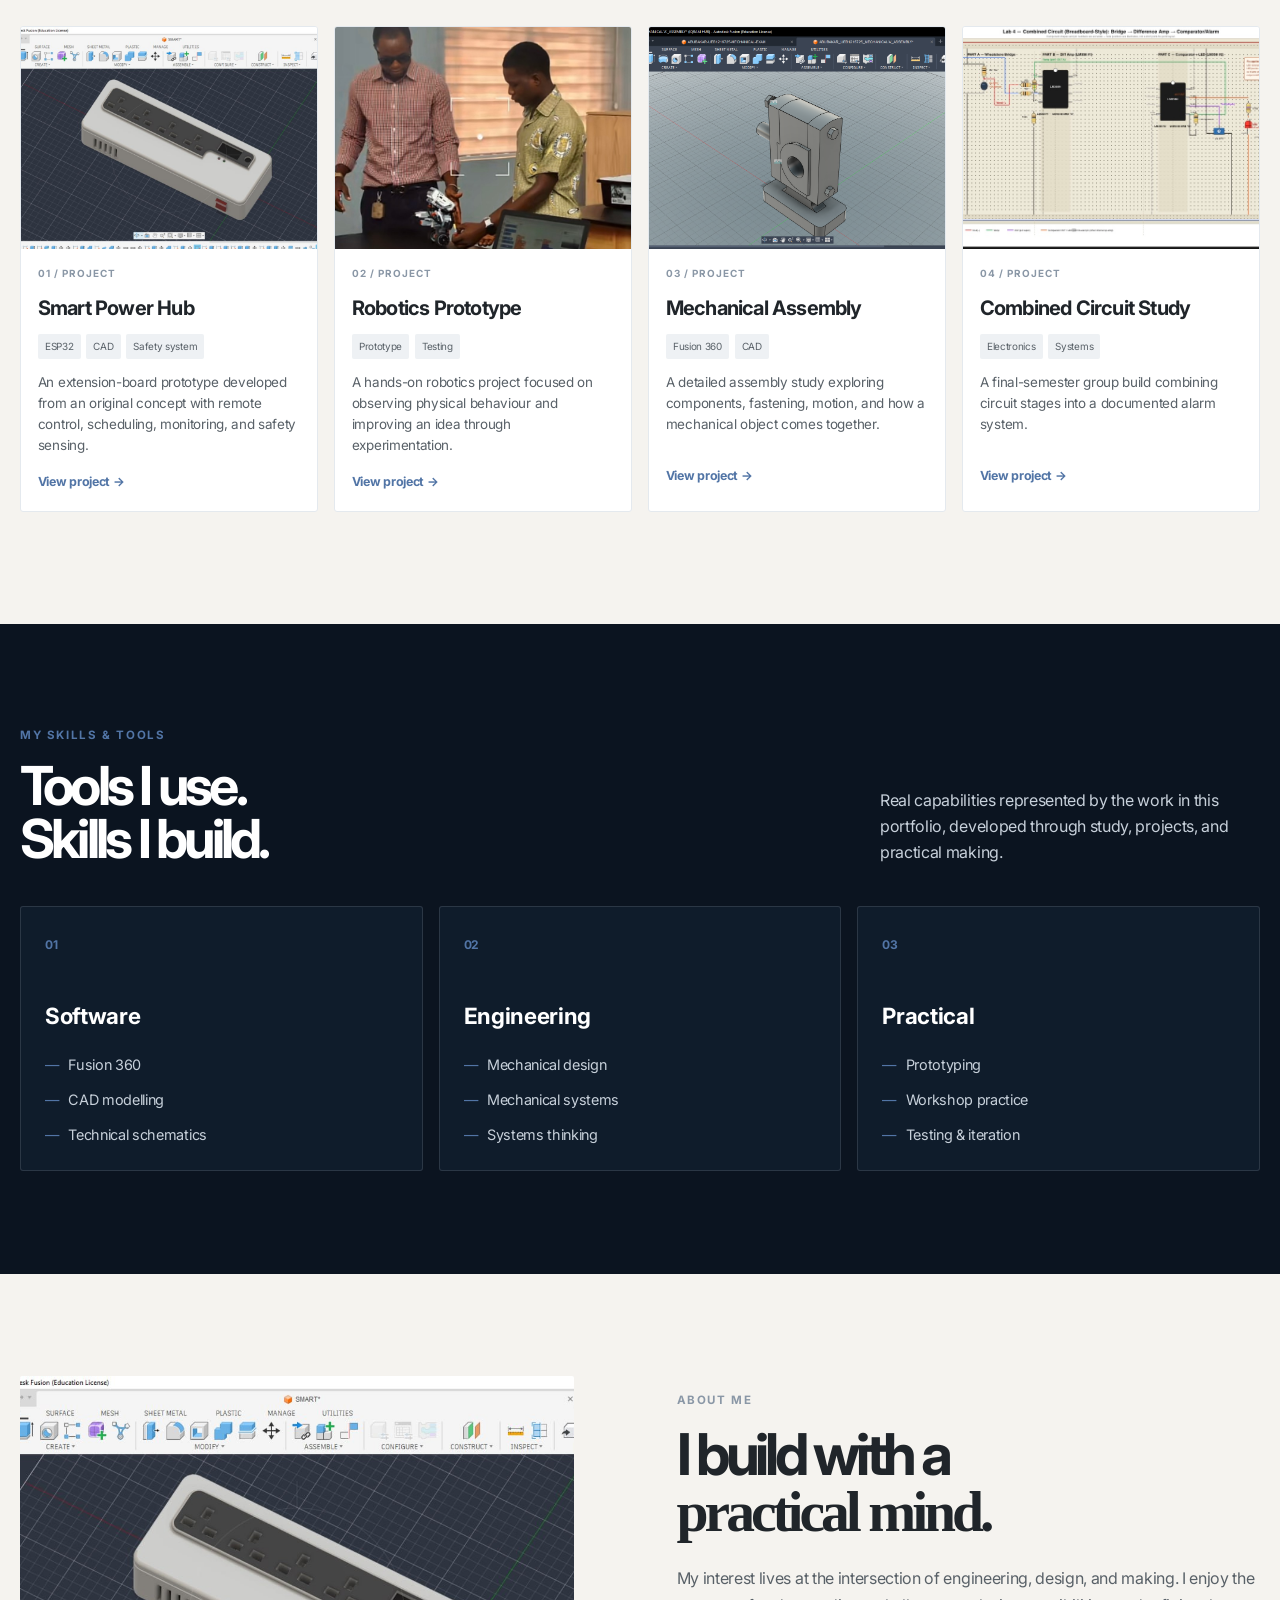
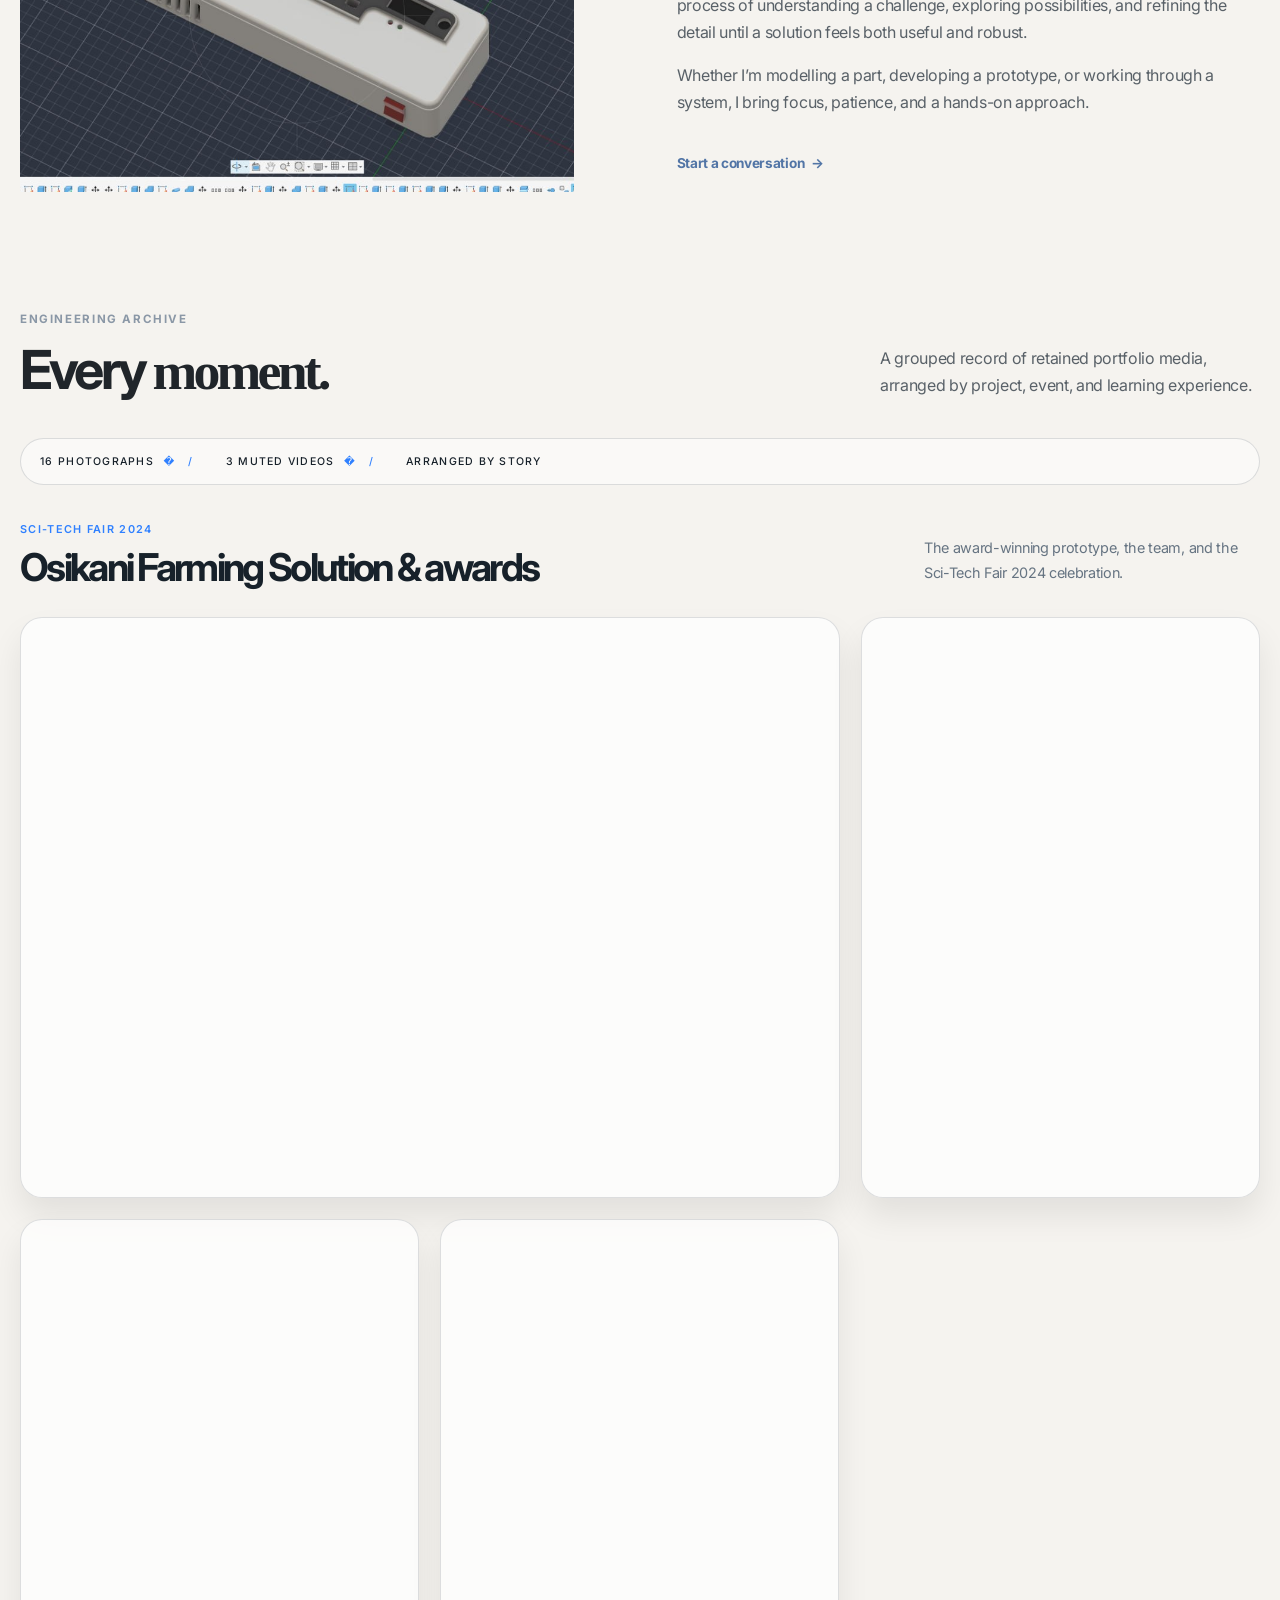
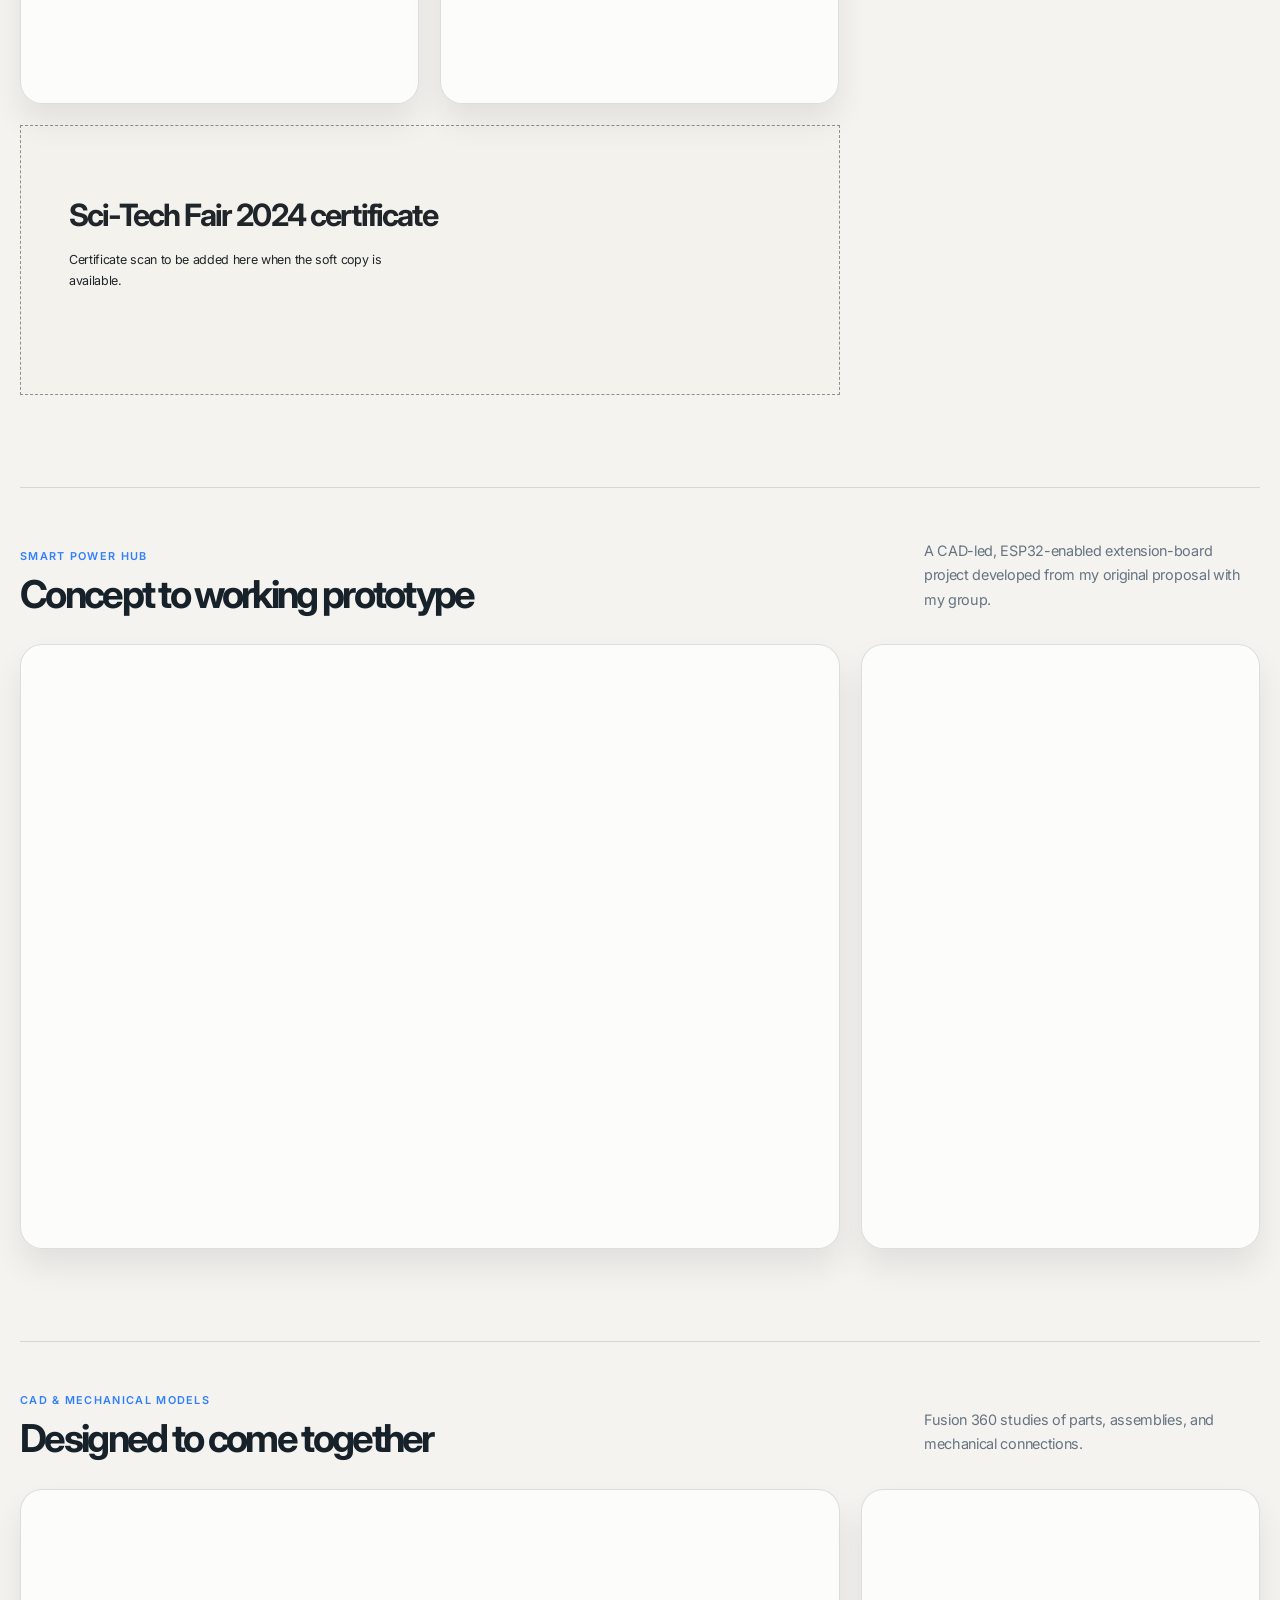
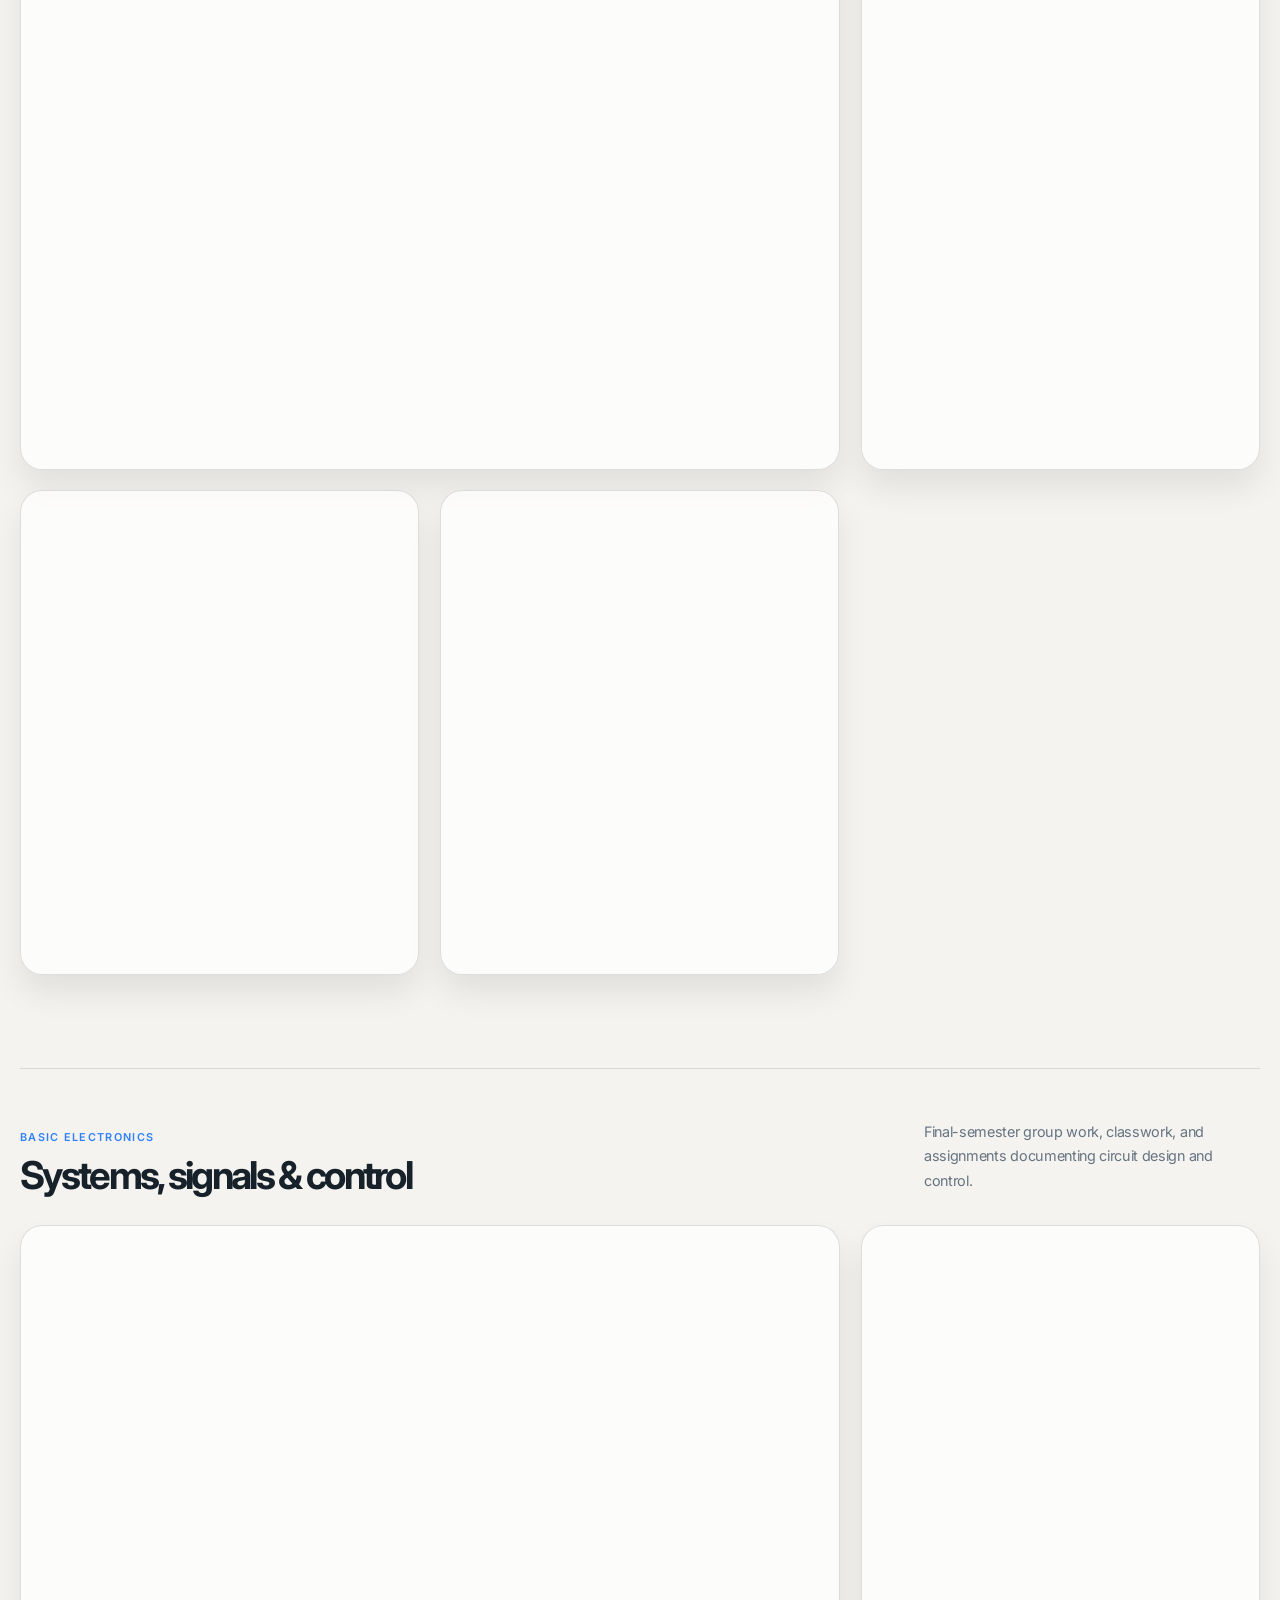
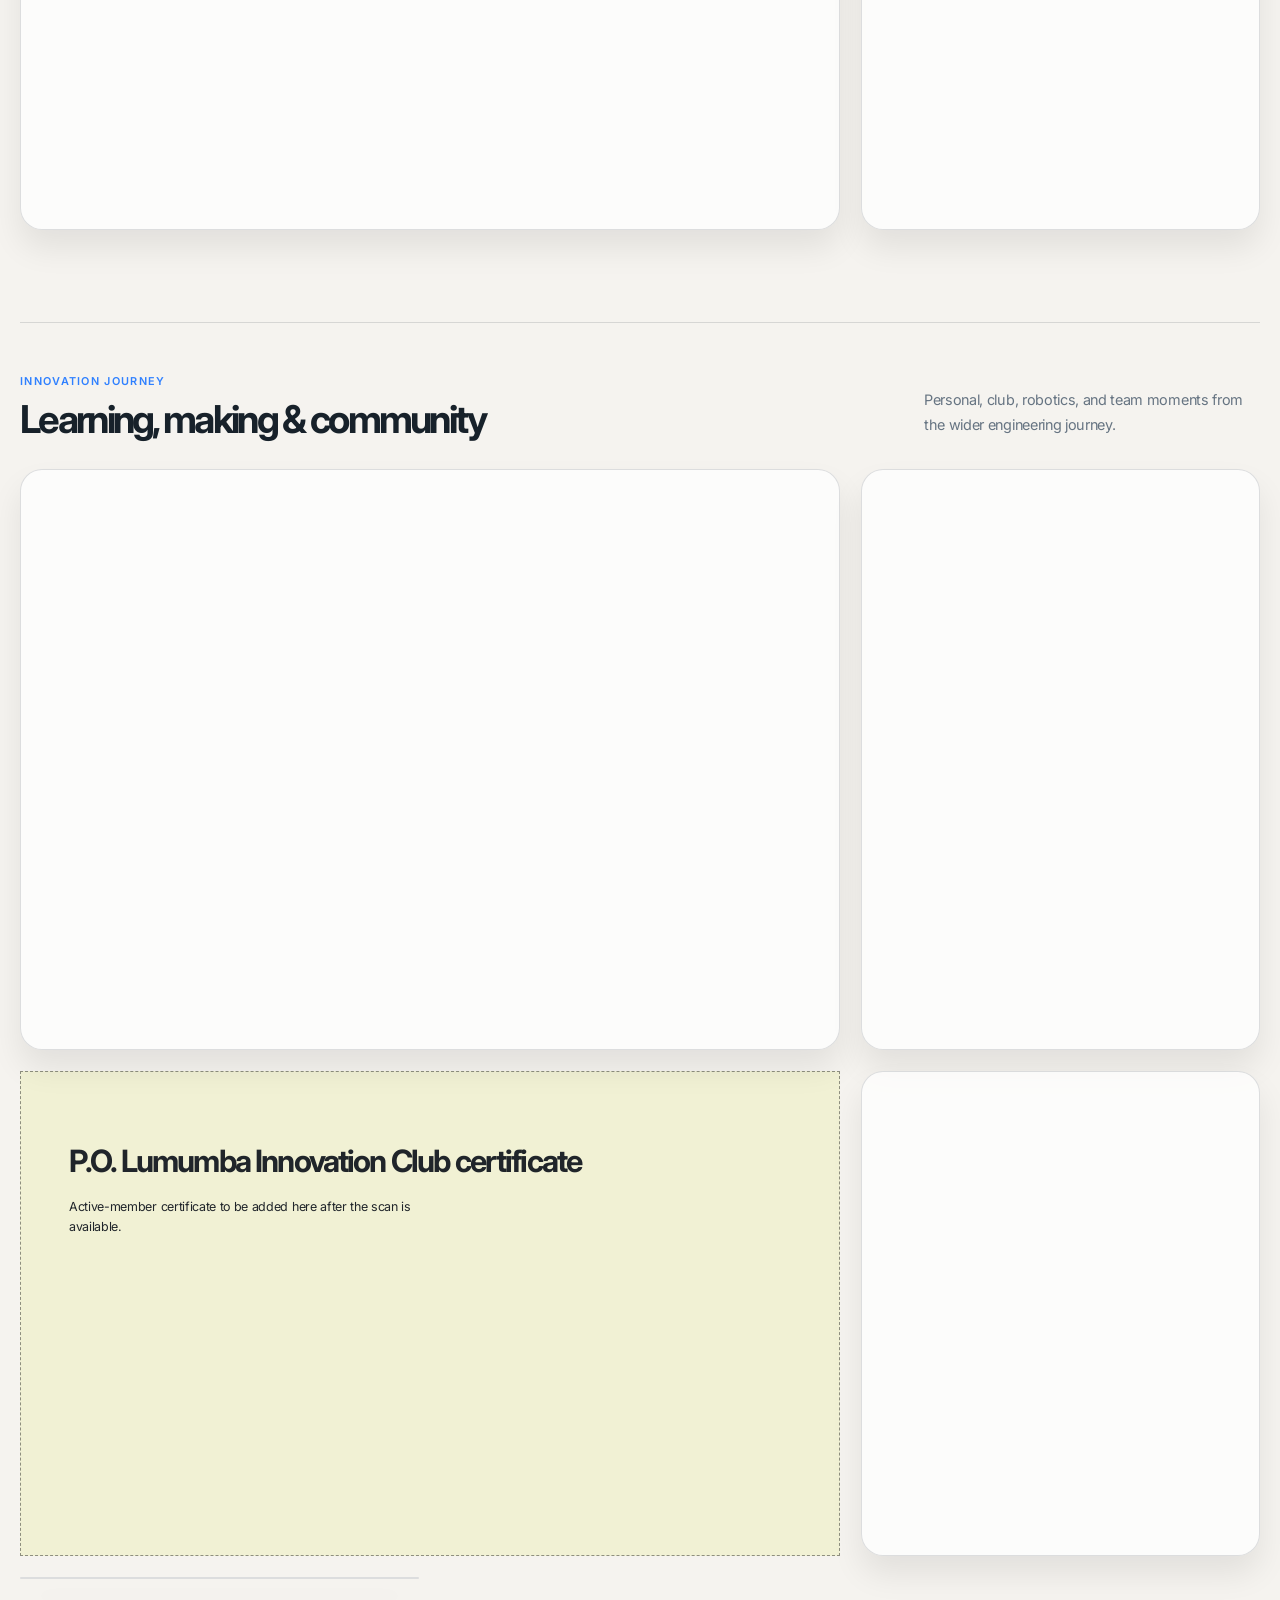
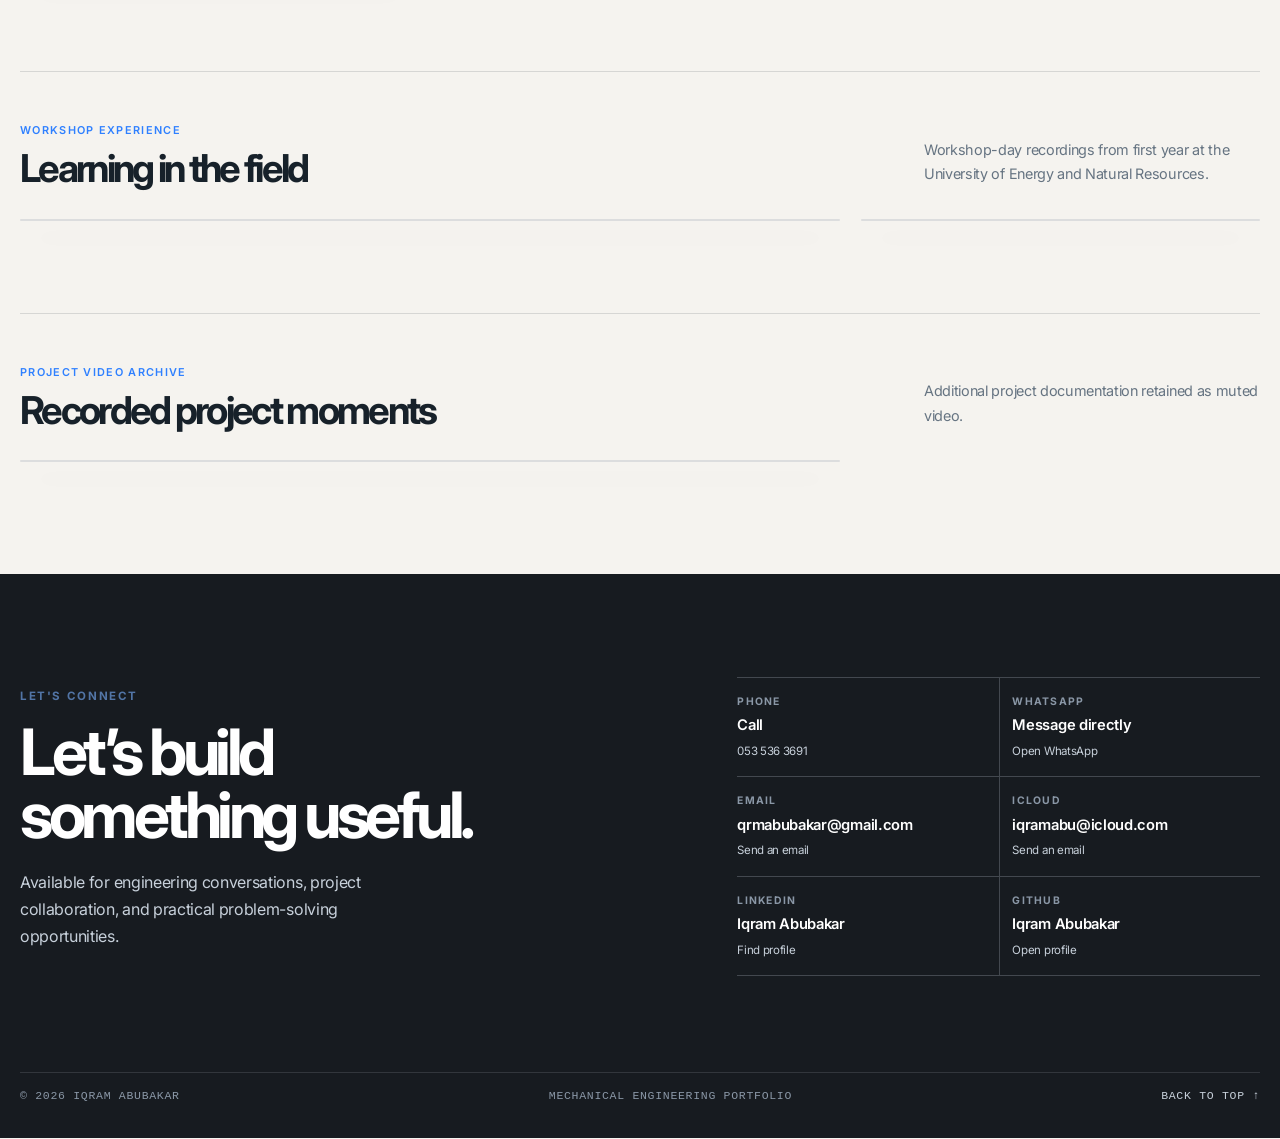
==== commit 969955eb: "Art direct editorial hero composition Co-authored-by: Copilot <223556219+Copilot@users.noreply.githu" ====
--- a/index.html
+++ b/index.html
@@ -52,6 +52,7 @@
         </div>
         <div class="reference-hero-media">
           <img src="assets/iqram-portrait.jpg" alt="Portrait of Iqram Abubakar" />
+          <p class="reference-hero-identity"><strong>Iqram Abubakar</strong><span>Mechanical engineering</span><span>UENR · Sunyani, Ghana</span></p>
         </div>
       </div>
     </section>
--- a/design-refresh.css
+++ b/design-refresh.css
@@ -1129,7 +1129,139 @@
     letter-spacing: .05em;
   }
 
+  /* The hero uses the portrait as part of the page's composition, not as a card. */
+  .reference-page .reference-hero {
+    overflow: hidden;
+  }
+
+  .reference-page .reference-hero-grid {
+    position: relative;
+    grid-template-columns: minmax(0, .95fr) minmax(430px, 1.05fr);
+    gap: clamp(1rem, 4vw, 4rem);
+    align-items: stretch;
+  }
+
+  .reference-page .reference-hero-copy {
+    position: relative;
+    z-index: 1;
+    align-self: center;
+    padding: 2rem 0 3rem;
+  }
+
+  .reference-page .reference-hero-media {
+    min-height: 650px;
+    margin: -2rem max(-10vw, -7rem) -4rem 0;
+    overflow: visible;
+  }
+
+  .reference-page .reference-hero-media > img {
+    width: calc(100% + 4rem);
+    height: 700px;
+    margin-left: -1rem;
+    border-radius: 0;
+    object-position: center 24%;
+    transform: translateY(1.5rem);
+    transition: transform 700ms cubic-bezier(.2, .75, .25, 1), filter 700ms ease;
+  }
+
+  .reference-page .reference-hero-media:hover > img {
+    transform: translateY(1.5rem) scale(1.01);
+    filter: brightness(1.03);
+  }
+
+  .reference-page .reference-hero-identity {
+    position: absolute;
+    right: 3.5rem;
+    bottom: 1.5rem;
+    display: grid;
+    gap: .2rem;
+    margin: 0;
+    padding-left: .8rem;
+    border-left: 1px solid rgba(255, 255, 255, .45);
+    color: var(--ref-body-dark);
+    font-size: .62rem;
+    letter-spacing: .1em;
+    line-height: 1.45;
+    text-transform: uppercase;
+  }
+
+  .reference-page .reference-hero-identity strong {
+    color: var(--ref-white);
+    font-size: .68rem;
+    letter-spacing: .14em;
+  }
+
+  .reference-page .reference-hero-copy > * {
+    opacity: 0;
+    animation: reference-hero-rise 600ms cubic-bezier(.2, .75, .25, 1) forwards;
+  }
+
+  .reference-page .reference-hero-copy > :nth-child(1) { animation-delay: 100ms; }
+  .reference-page .reference-hero-copy > :nth-child(2) { animation-delay: 180ms; }
+  .reference-page .reference-hero-copy > :nth-child(3) { animation-delay: 280ms; }
+  .reference-page .reference-hero-copy > :nth-child(4) { animation-delay: 360ms; }
+  .reference-page .reference-hero-copy > :nth-child(5) { animation-delay: 440ms; }
+  .reference-page .reference-hero-media > img {
+    opacity: 0;
+    animation: reference-hero-image 700ms 380ms cubic-bezier(.2, .75, .25, 1) forwards;
+  }
+  .reference-page .reference-hero-identity {
+    opacity: 0;
+    animation: reference-hero-rise 500ms 620ms cubic-bezier(.2, .75, .25, 1) forwards;
+  }
+
+  @keyframes reference-hero-rise {
+    from { opacity: 0; transform: translateY(18px); }
+    to { opacity: 1; transform: translateY(0); }
+  }
+
+  @keyframes reference-hero-image {
+    from { opacity: 0; transform: translateY(3rem); }
+    to { opacity: 1; transform: translateY(1.5rem); }
+  }
+
+  @media (prefers-reduced-motion: reduce) {
+    .reference-page .reference-hero-copy > *,
+    .reference-page .reference-hero-media > img,
+    .reference-page .reference-hero-identity {
+      opacity: 1;
+      animation: none;
+    }
+  }
+
   @media (max-width: 600px) {
+    .reference-page .reference-hero {
+      padding-top: 3.5rem;
+    }
+
+    .reference-page .reference-hero-grid {
+      display: flex;
+      flex-direction: column;
+      gap: 0;
+    }
+
+    .reference-page .reference-hero-copy {
+      padding: 0 0 2rem;
+    }
+
+    .reference-page .reference-hero-media {
+      width: calc(100% + 2.5rem);
+      min-height: 430px;
+      margin: 0 -1.25rem -2rem;
+    }
+
+    .reference-page .reference-hero-media > img {
+      width: 100%;
+      height: 500px;
+      margin: 0;
+      object-position: center 20%;
+    }
+
+    .reference-page .reference-hero-identity {
+      right: 1.25rem;
+      bottom: 1.5rem;
+    }
+
     .reference-contact-list {
       grid-template-columns: 1fr;
     }
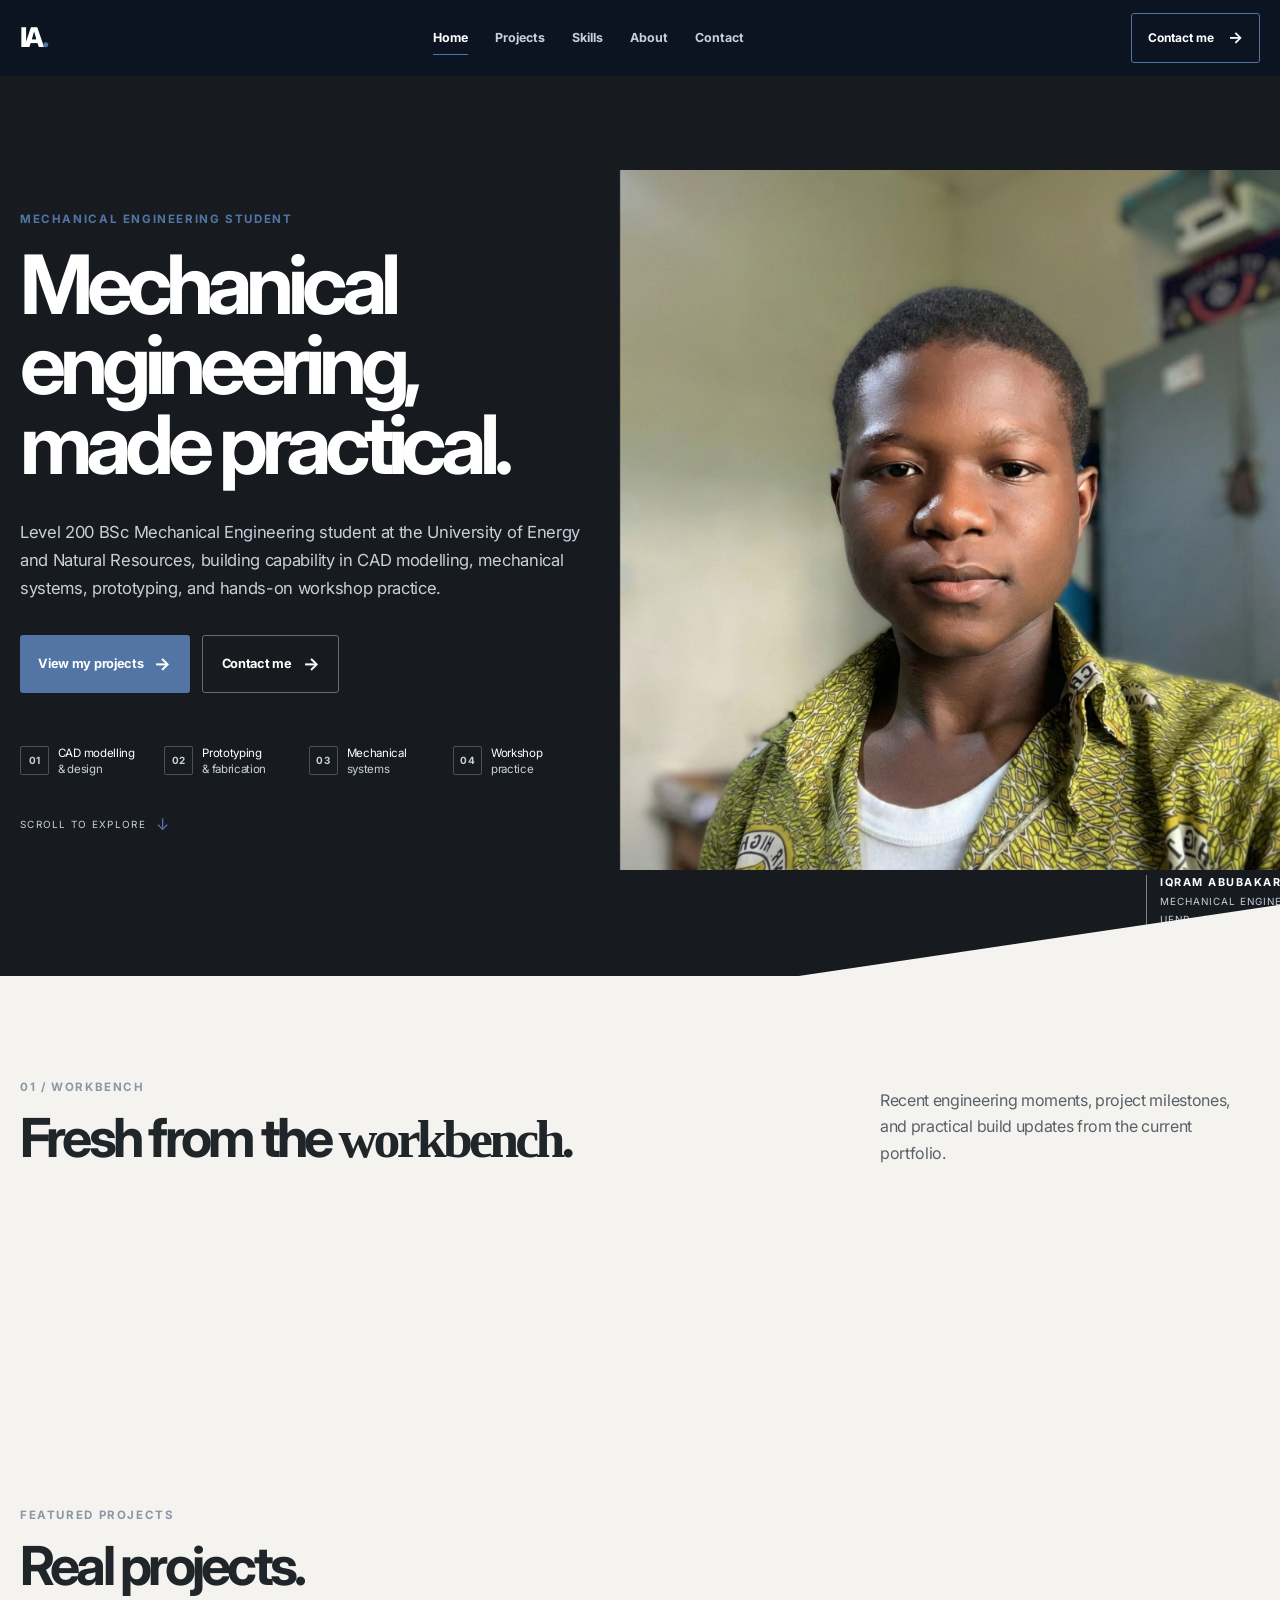
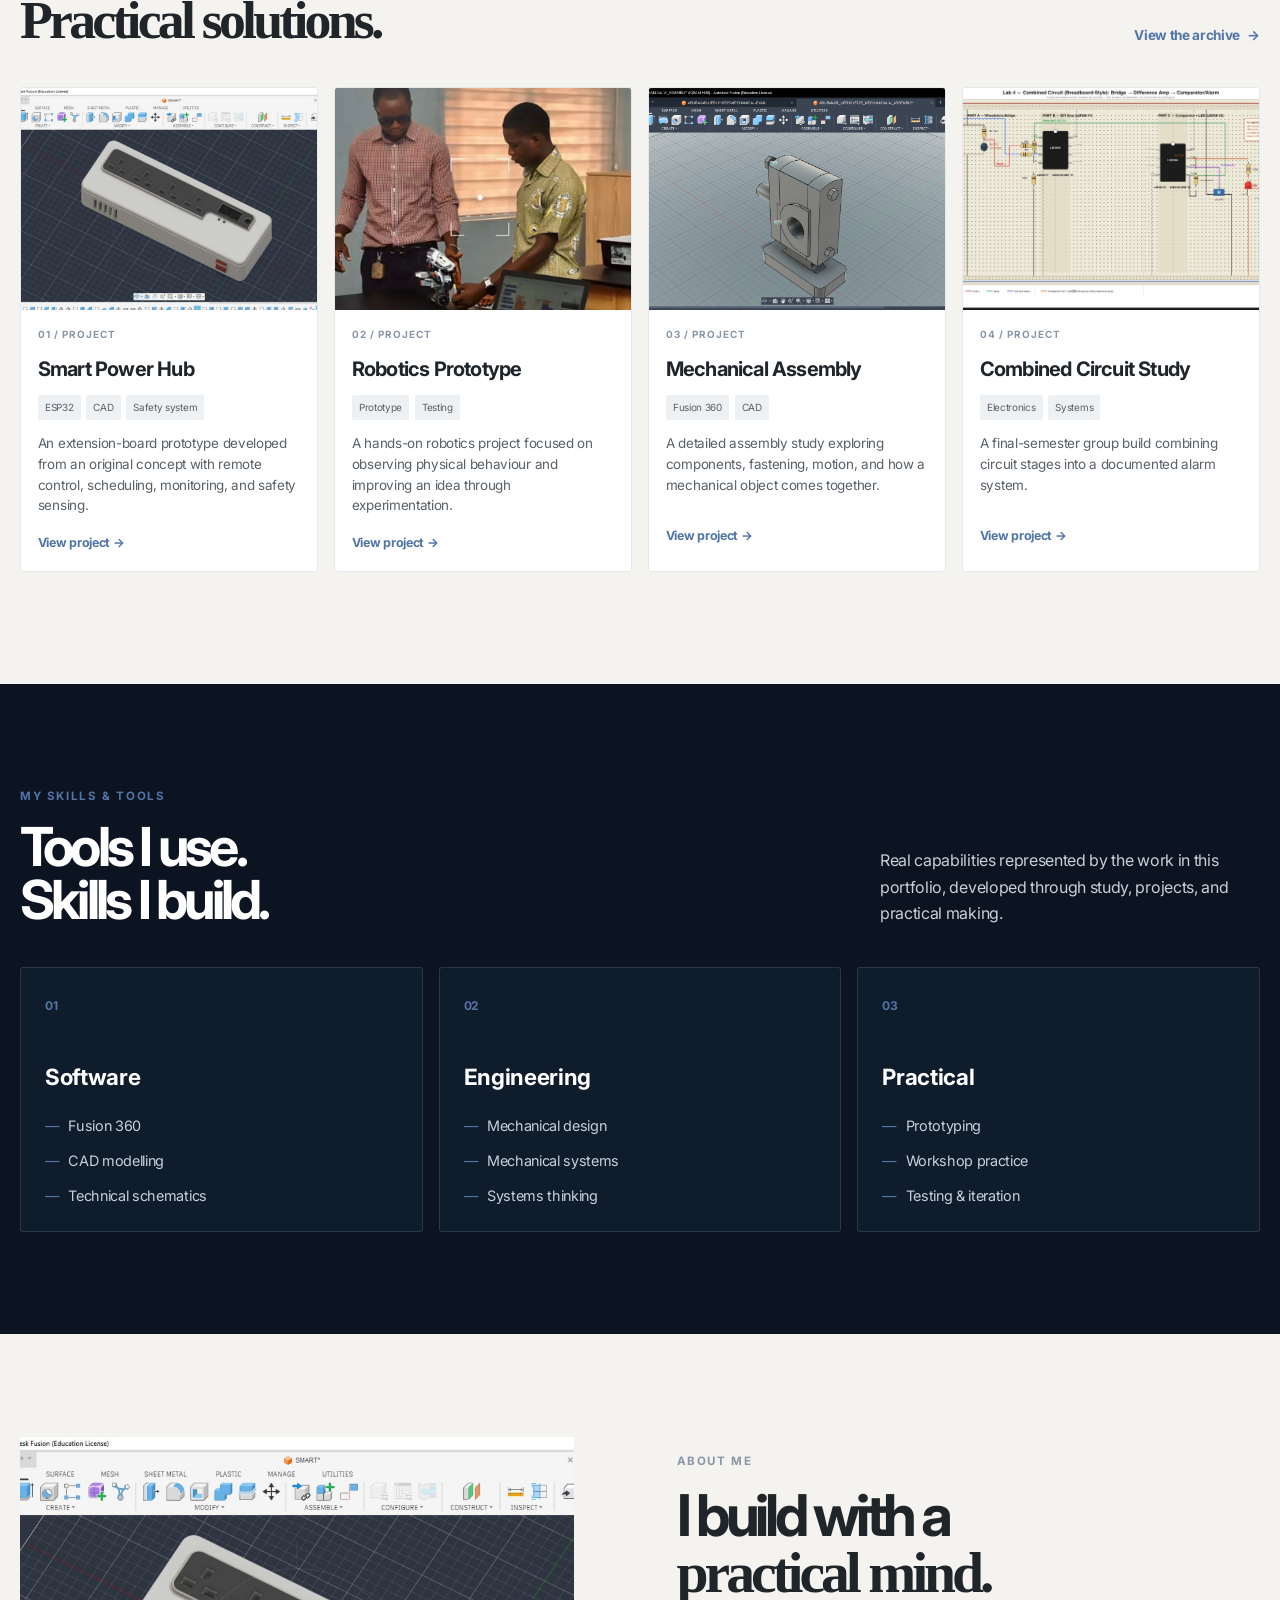
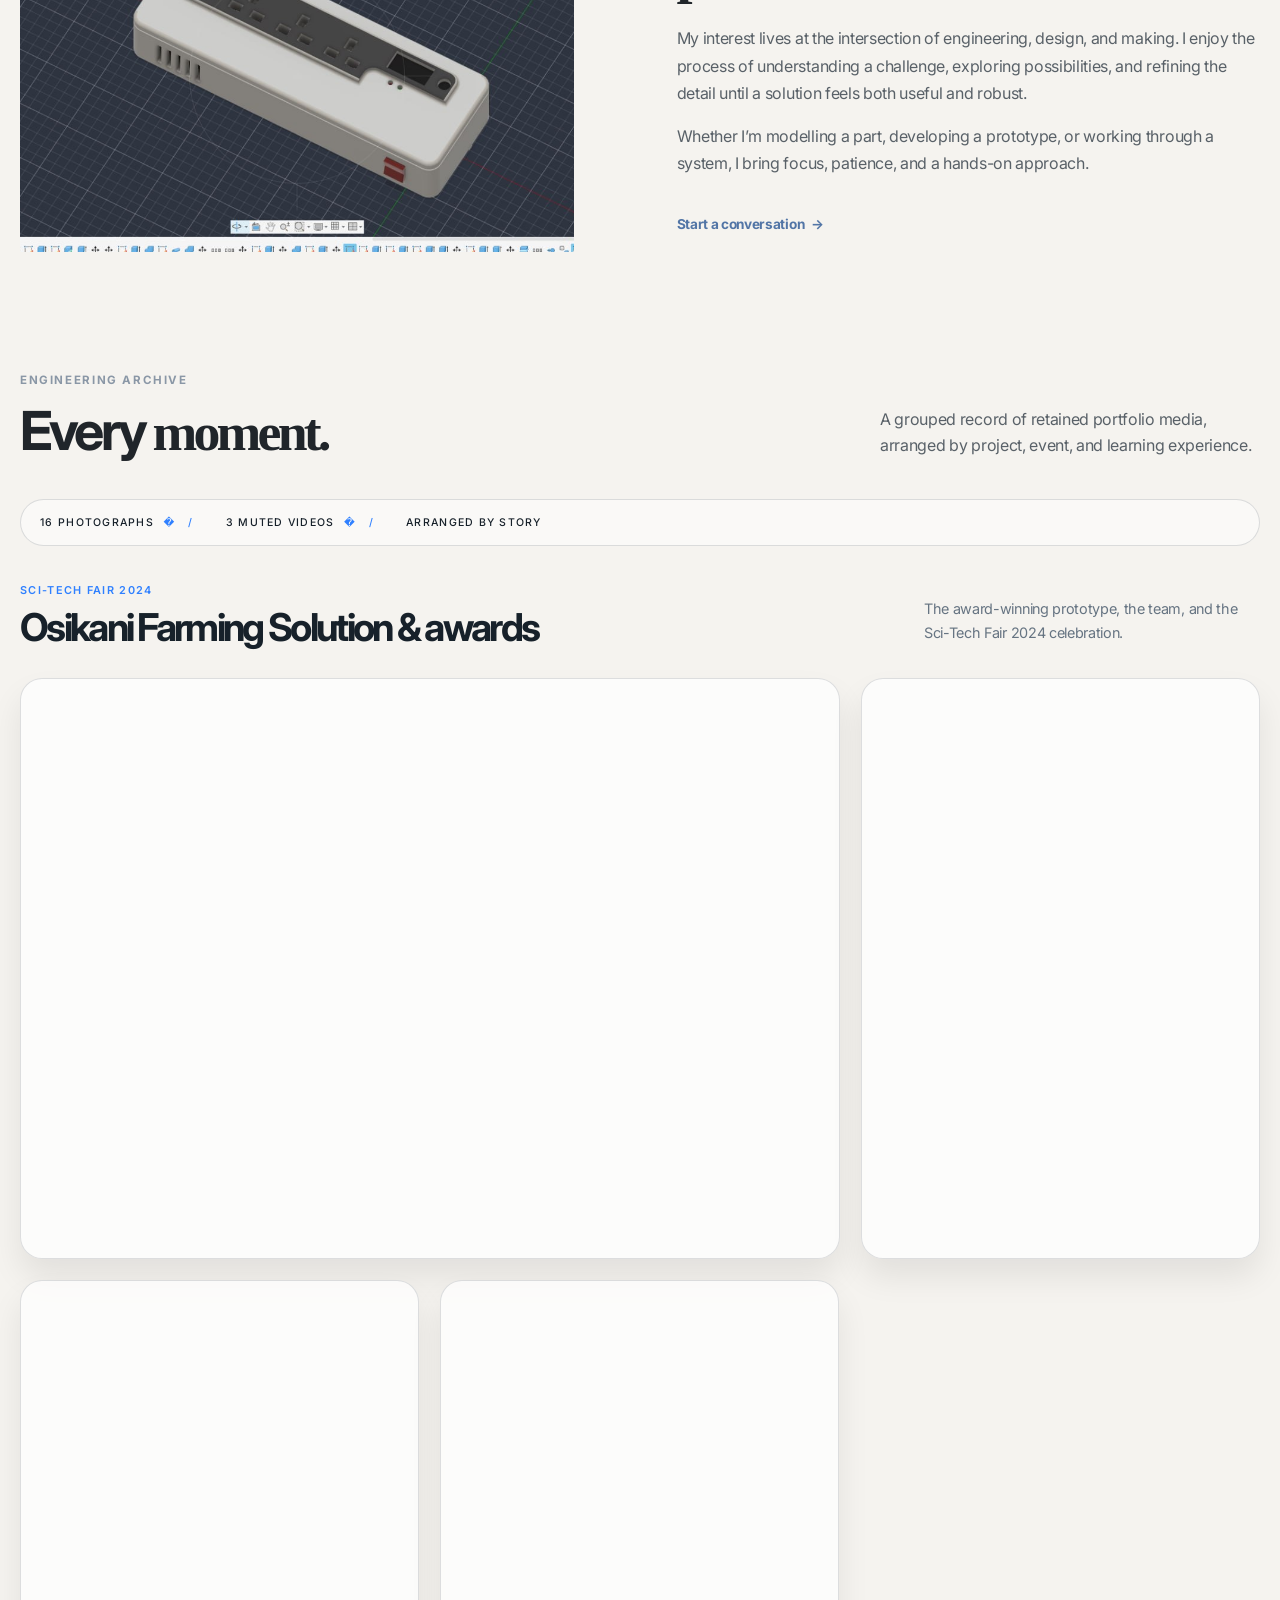
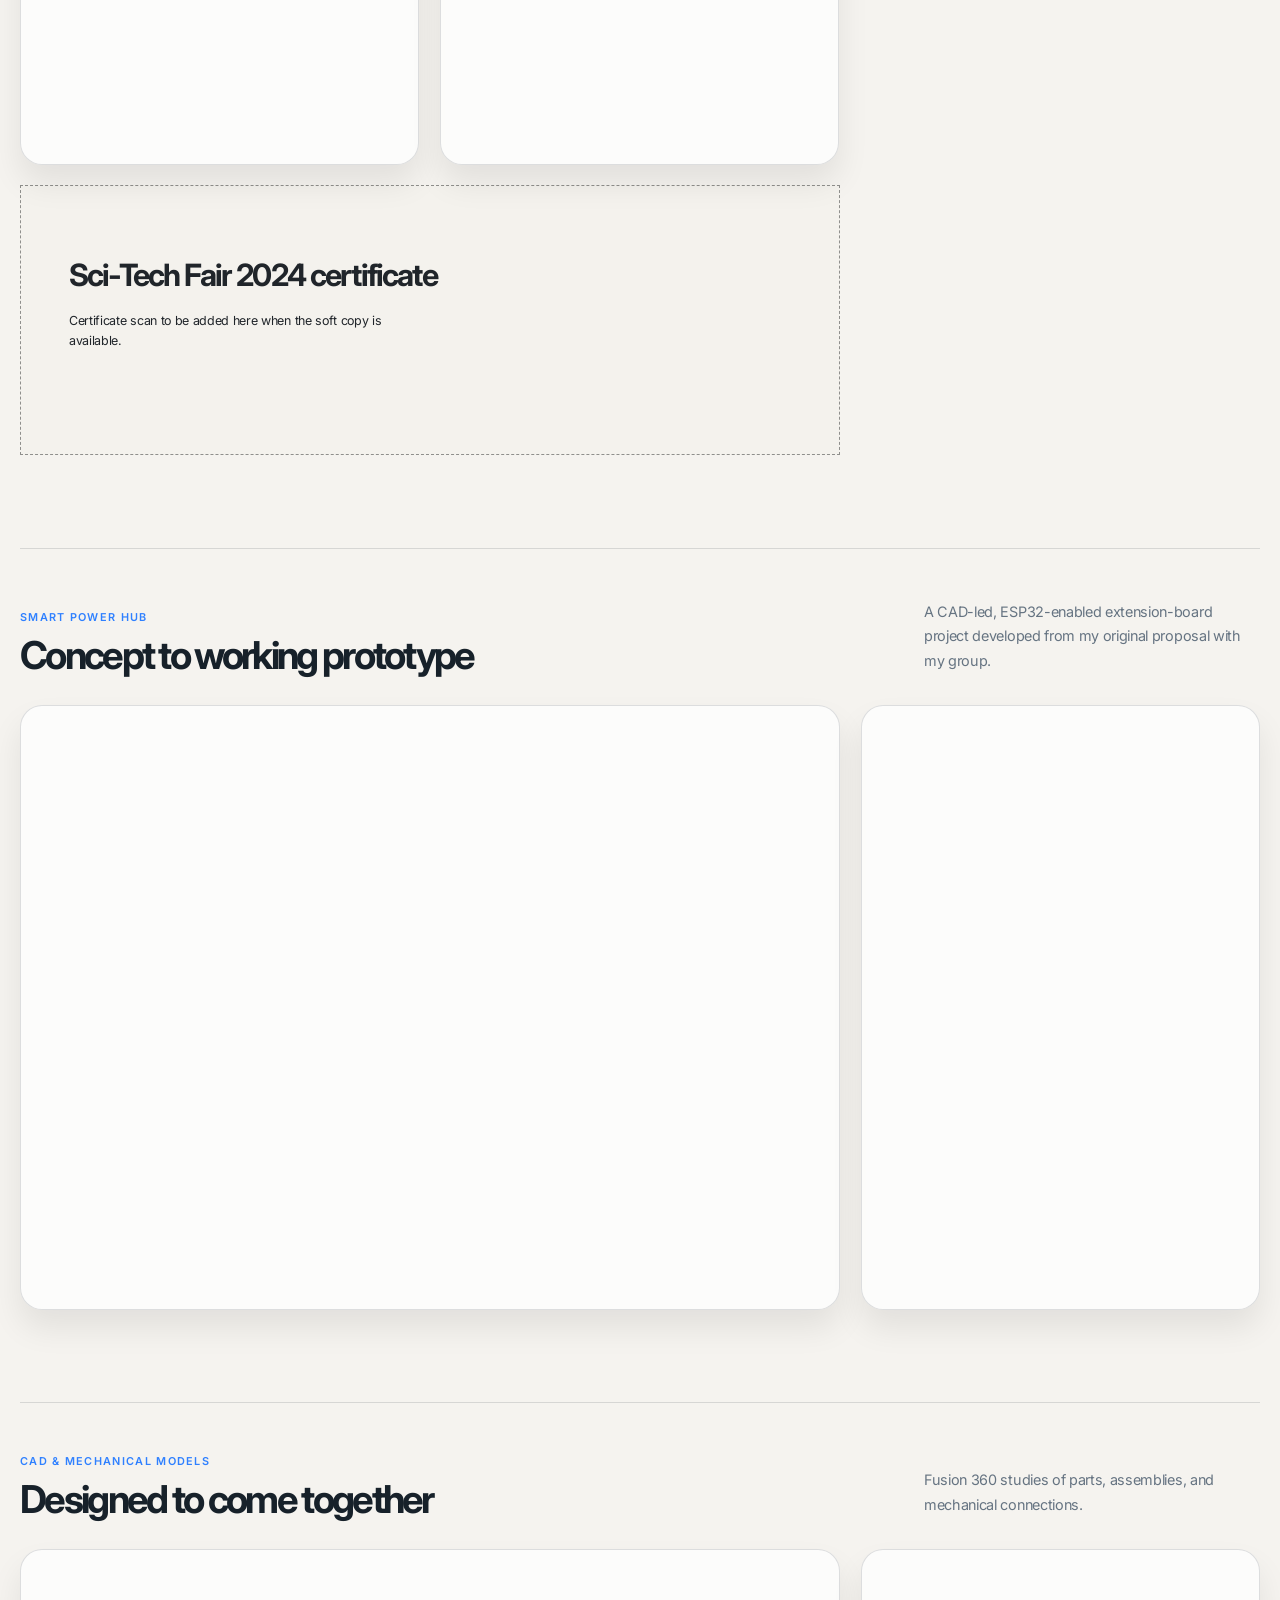
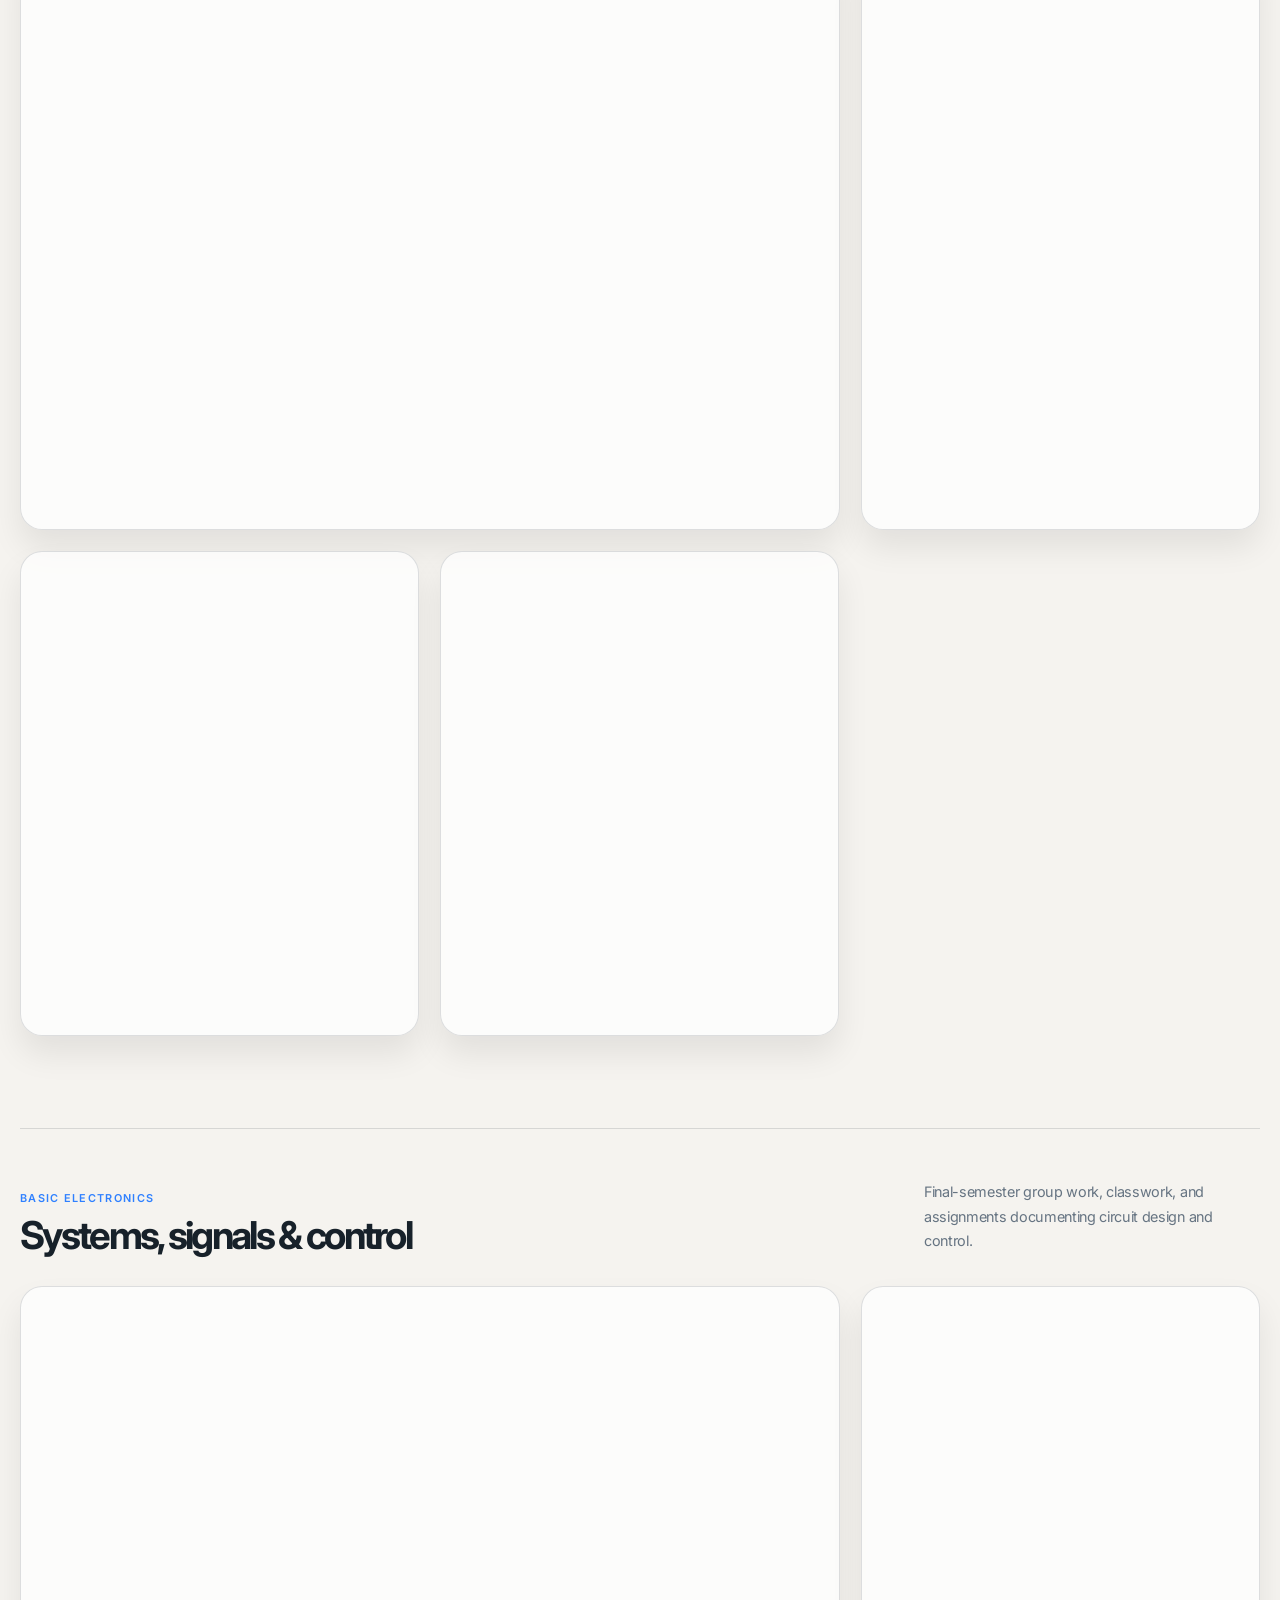
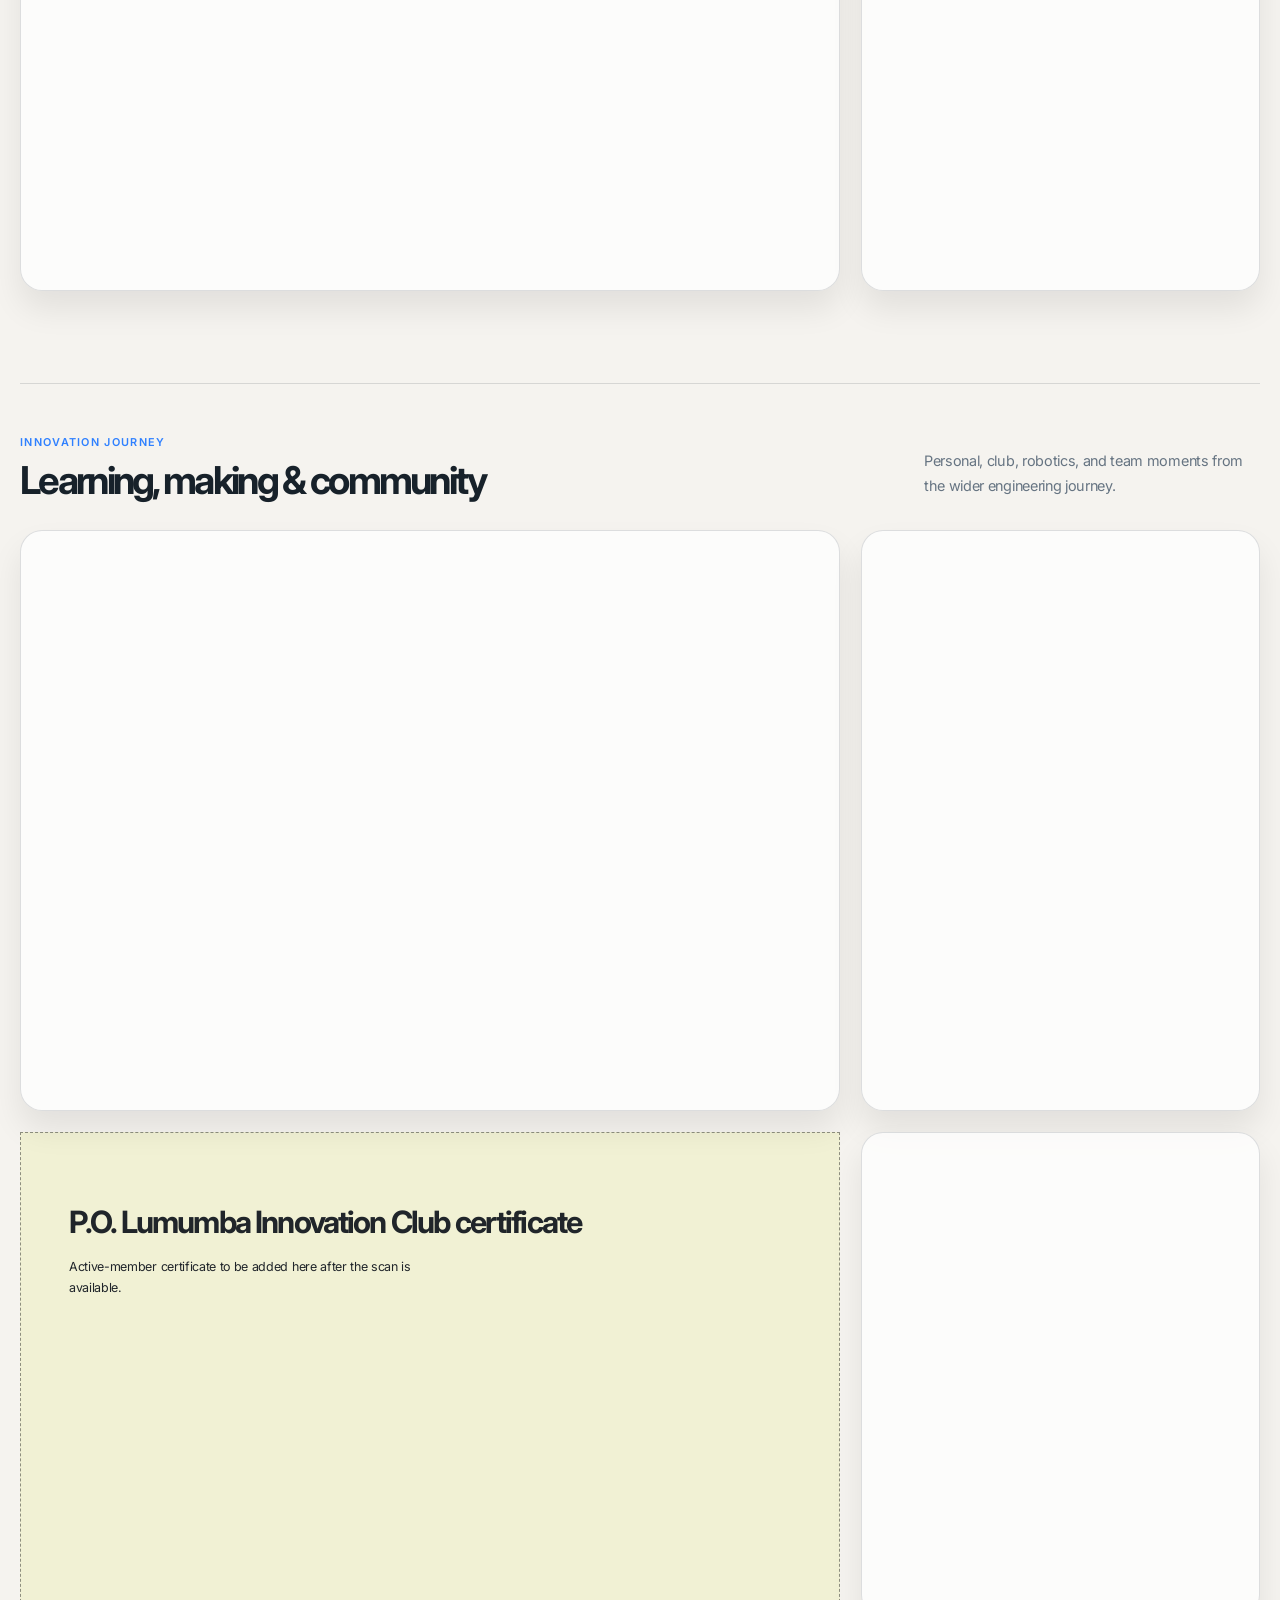
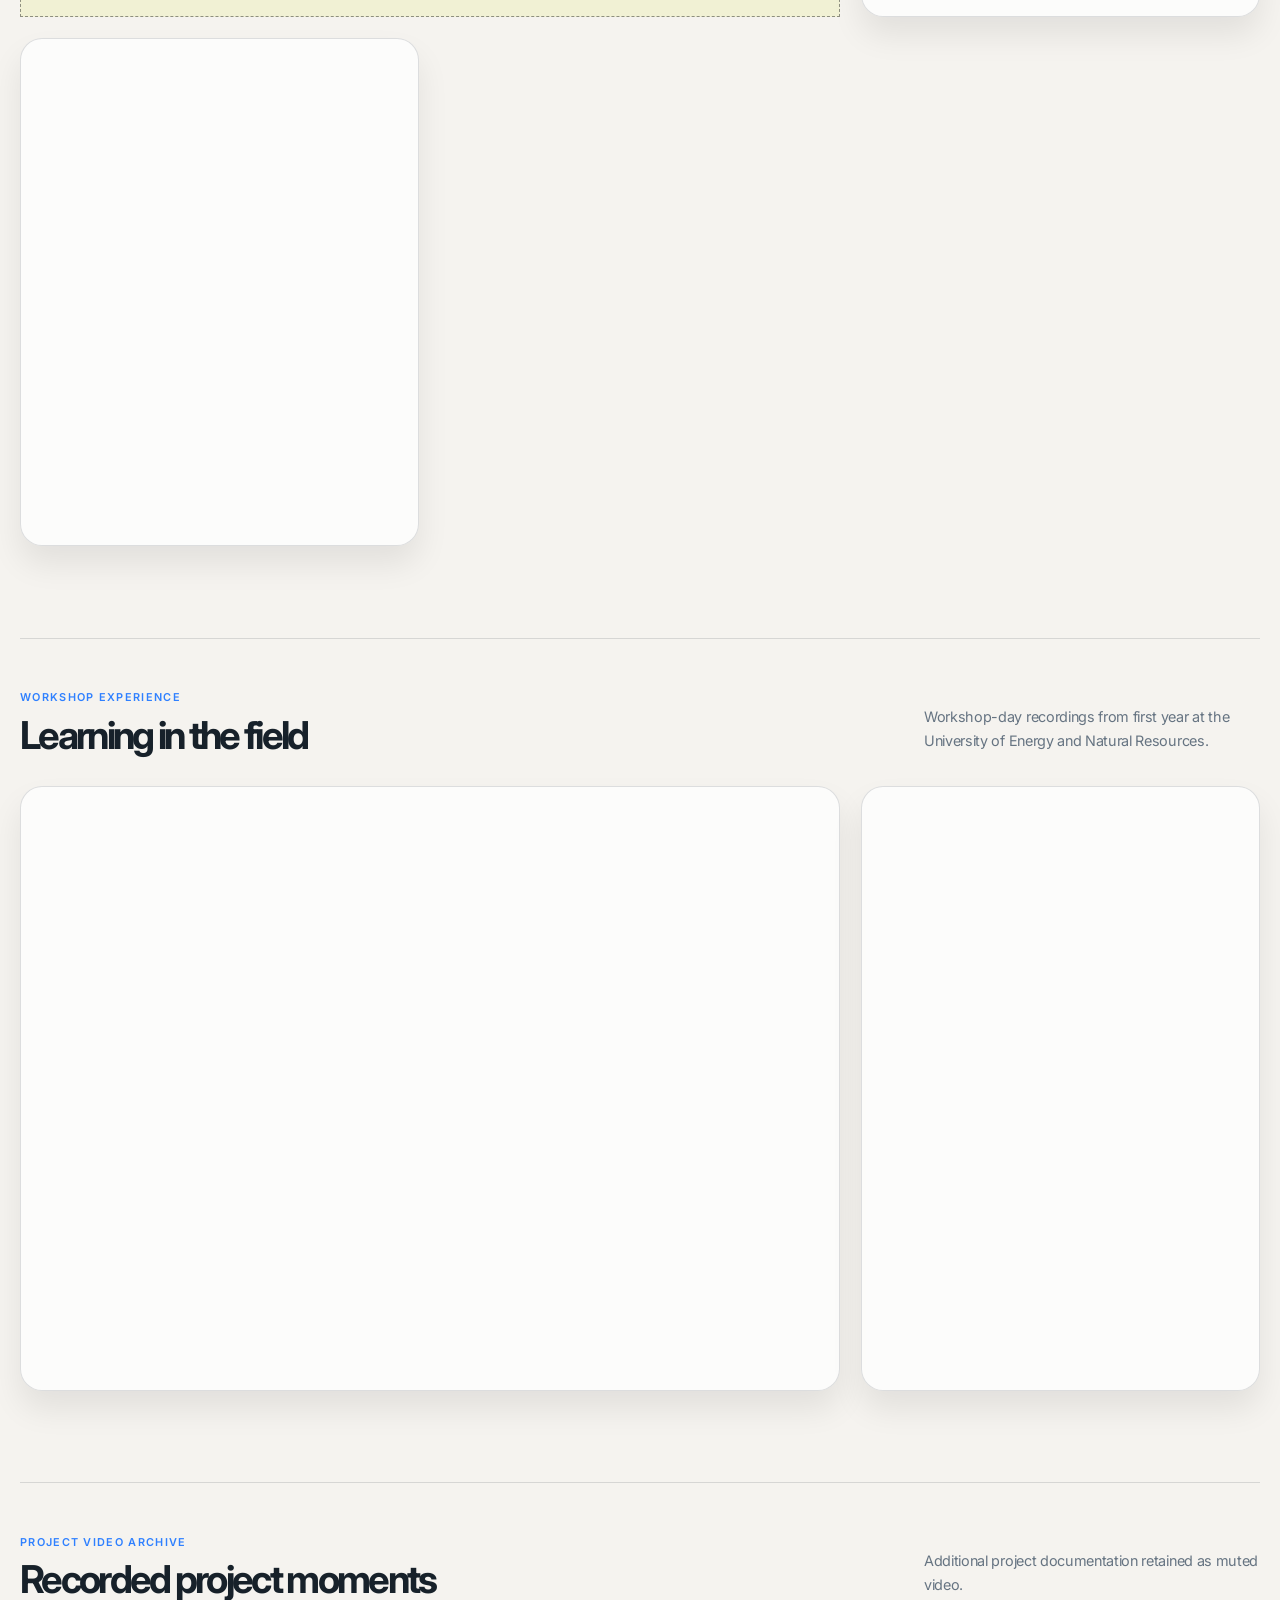
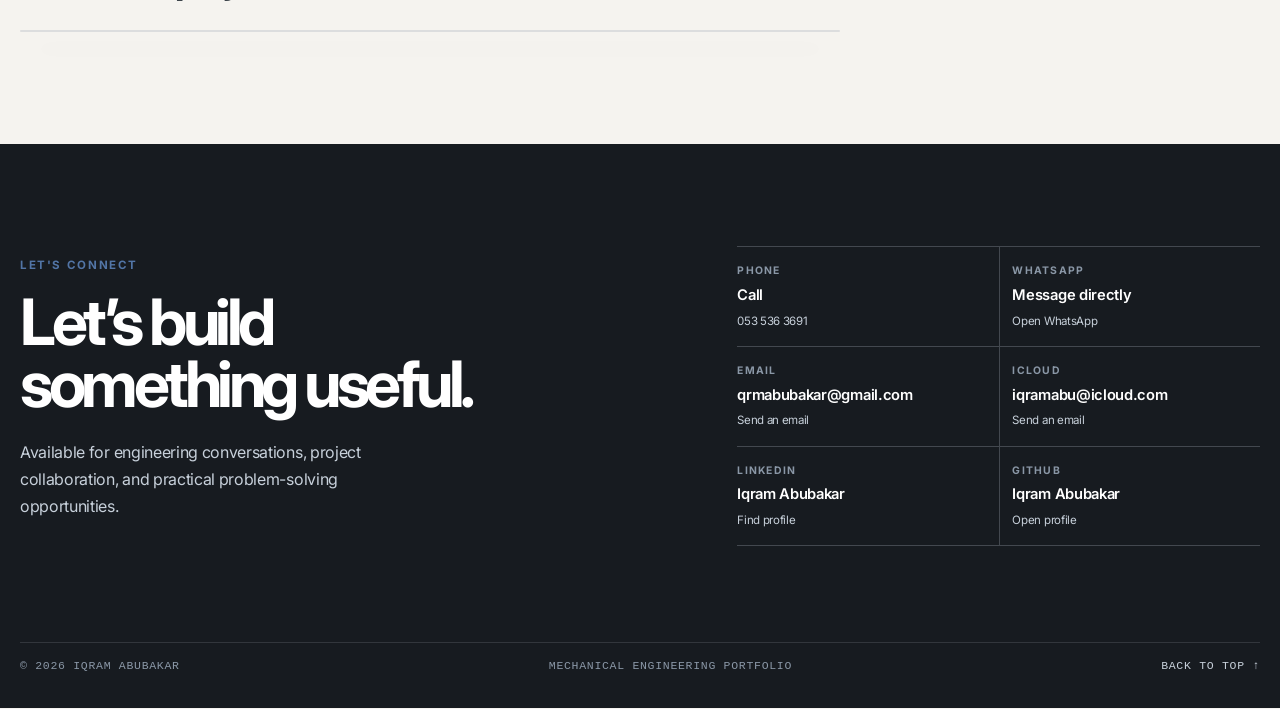
==== commit c380f456: "Refine hero to engineering editorial cover Co-authored-by: Copilot <223556219+Copilot@users.noreply." ====
--- a/index.html
+++ b/index.html
@@ -49,6 +49,7 @@
             <div><b aria-hidden="true">03</b><span>Mechanical<br /><small>systems</small></span></div>
             <div><b aria-hidden="true">04</b><span>Workshop<br /><small>practice</small></span></div>
           </div>
+          <a class="reference-hero-scroll" href="#updates" aria-label="Scroll to the workbench section"><span>Scroll to explore</span><b aria-hidden="true">↓</b></a>
         </div>
         <div class="reference-hero-media">
           <img src="assets/iqram-portrait.jpg" alt="Portrait of Iqram Abubakar" />
@@ -59,7 +60,7 @@
 
     <section class="reference-light reference-updates" id="updates">
       <div class="reference-shell">
-        <div class="reference-section-heading"><div><p class="reference-eyebrow">Latest updates</p><h2>Fresh from the <em>workbench.</em></h2></div><p>Recent engineering moments, project milestones, and practical build updates from the current portfolio.</p></div>
+        <div class="reference-section-heading"><div><p class="reference-eyebrow">01 / Workbench</p><h2>Fresh from the <em>workbench.</em></h2></div><p>Recent engineering moments, project milestones, and practical build updates from the current portfolio.</p></div>
         <div class="update-grid" id="updates-grid"></div>
       </div>
     </section>
--- a/design-refresh.css
+++ b/design-refresh.css
@@ -1132,6 +1132,19 @@
   /* The hero uses the portrait as part of the page's composition, not as a card. */
   .reference-page .reference-hero {
     overflow: hidden;
+    position: relative;
+  }
+
+  .reference-page .reference-hero::after {
+    position: absolute;
+    right: 0;
+    bottom: -1px;
+    left: 0;
+    height: 4.5rem;
+    background: var(--ref-paper);
+    clip-path: polygon(62% 100%, 100% 0, 100% 100%);
+    content: "";
+    pointer-events: none;
   }
 
   .reference-page .reference-hero-grid {
@@ -1191,6 +1204,28 @@
     letter-spacing: .14em;
   }
 
+  .reference-page .reference-hero-scroll {
+    display: inline-flex;
+    align-items: center;
+    gap: .65rem;
+    margin-top: 2.2rem;
+    color: var(--ref-body-dark);
+    font-size: .62rem;
+    letter-spacing: .13em;
+    text-decoration: none;
+    text-transform: uppercase;
+  }
+
+  .reference-page .reference-hero-scroll b {
+    color: var(--ref-blue);
+    font-size: 1rem;
+    font-weight: 400;
+  }
+
+  .reference-page .reference-hero-scroll:hover {
+    color: var(--ref-white);
+  }
+
   .reference-page .reference-hero-copy > * {
     opacity: 0;
     animation: reference-hero-rise 600ms cubic-bezier(.2, .75, .25, 1) forwards;
@@ -1201,6 +1236,7 @@
   .reference-page .reference-hero-copy > :nth-child(3) { animation-delay: 280ms; }
   .reference-page .reference-hero-copy > :nth-child(4) { animation-delay: 360ms; }
   .reference-page .reference-hero-copy > :nth-child(5) { animation-delay: 440ms; }
+  .reference-page .reference-hero-copy > :nth-child(6) { animation-delay: 500ms; }
   .reference-page .reference-hero-media > img {
     opacity: 0;
     animation: reference-hero-image 700ms 380ms cubic-bezier(.2, .75, .25, 1) forwards;
@@ -1232,6 +1268,11 @@
   @media (max-width: 600px) {
     .reference-page .reference-hero {
       padding-top: 3.5rem;
+    }
+
+    .reference-page .reference-hero::after {
+      height: 2.5rem;
+      clip-path: polygon(35% 100%, 100% 0, 100% 100%);
     }
 
     .reference-page .reference-hero-grid {
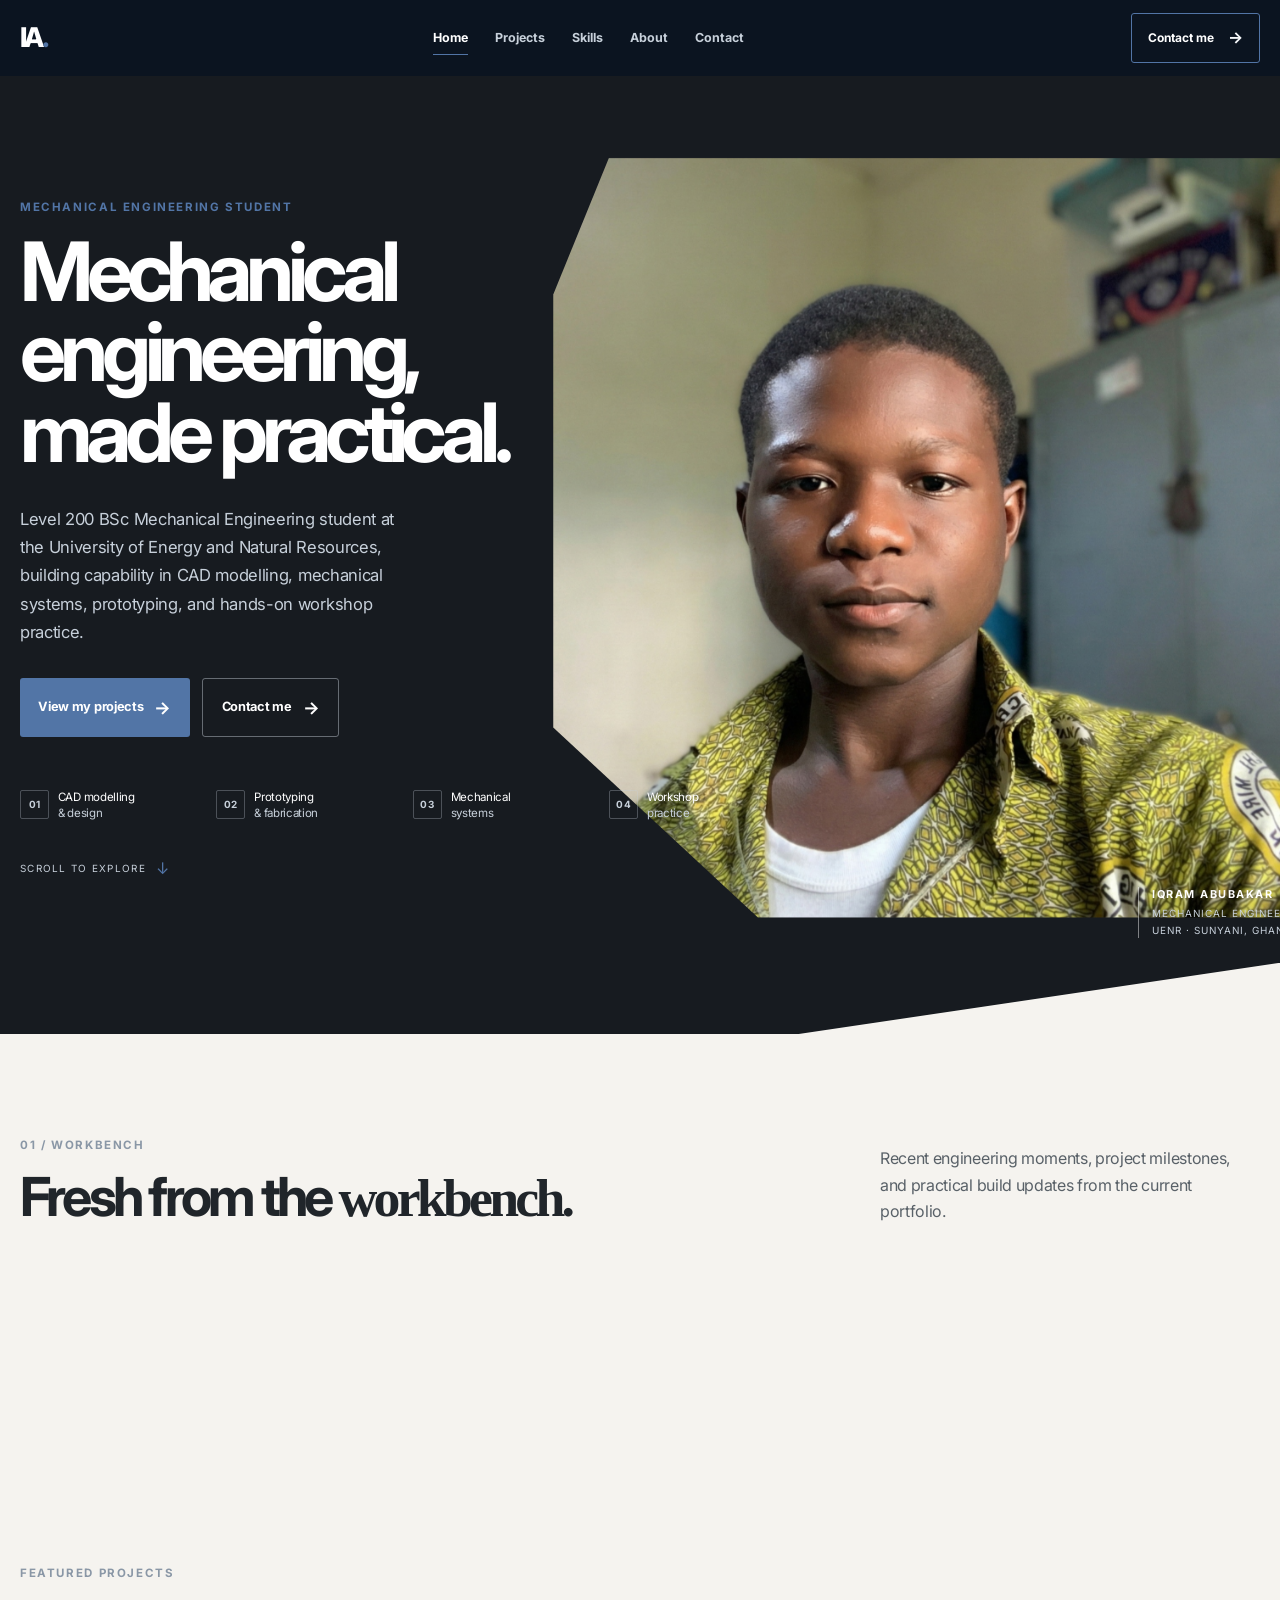
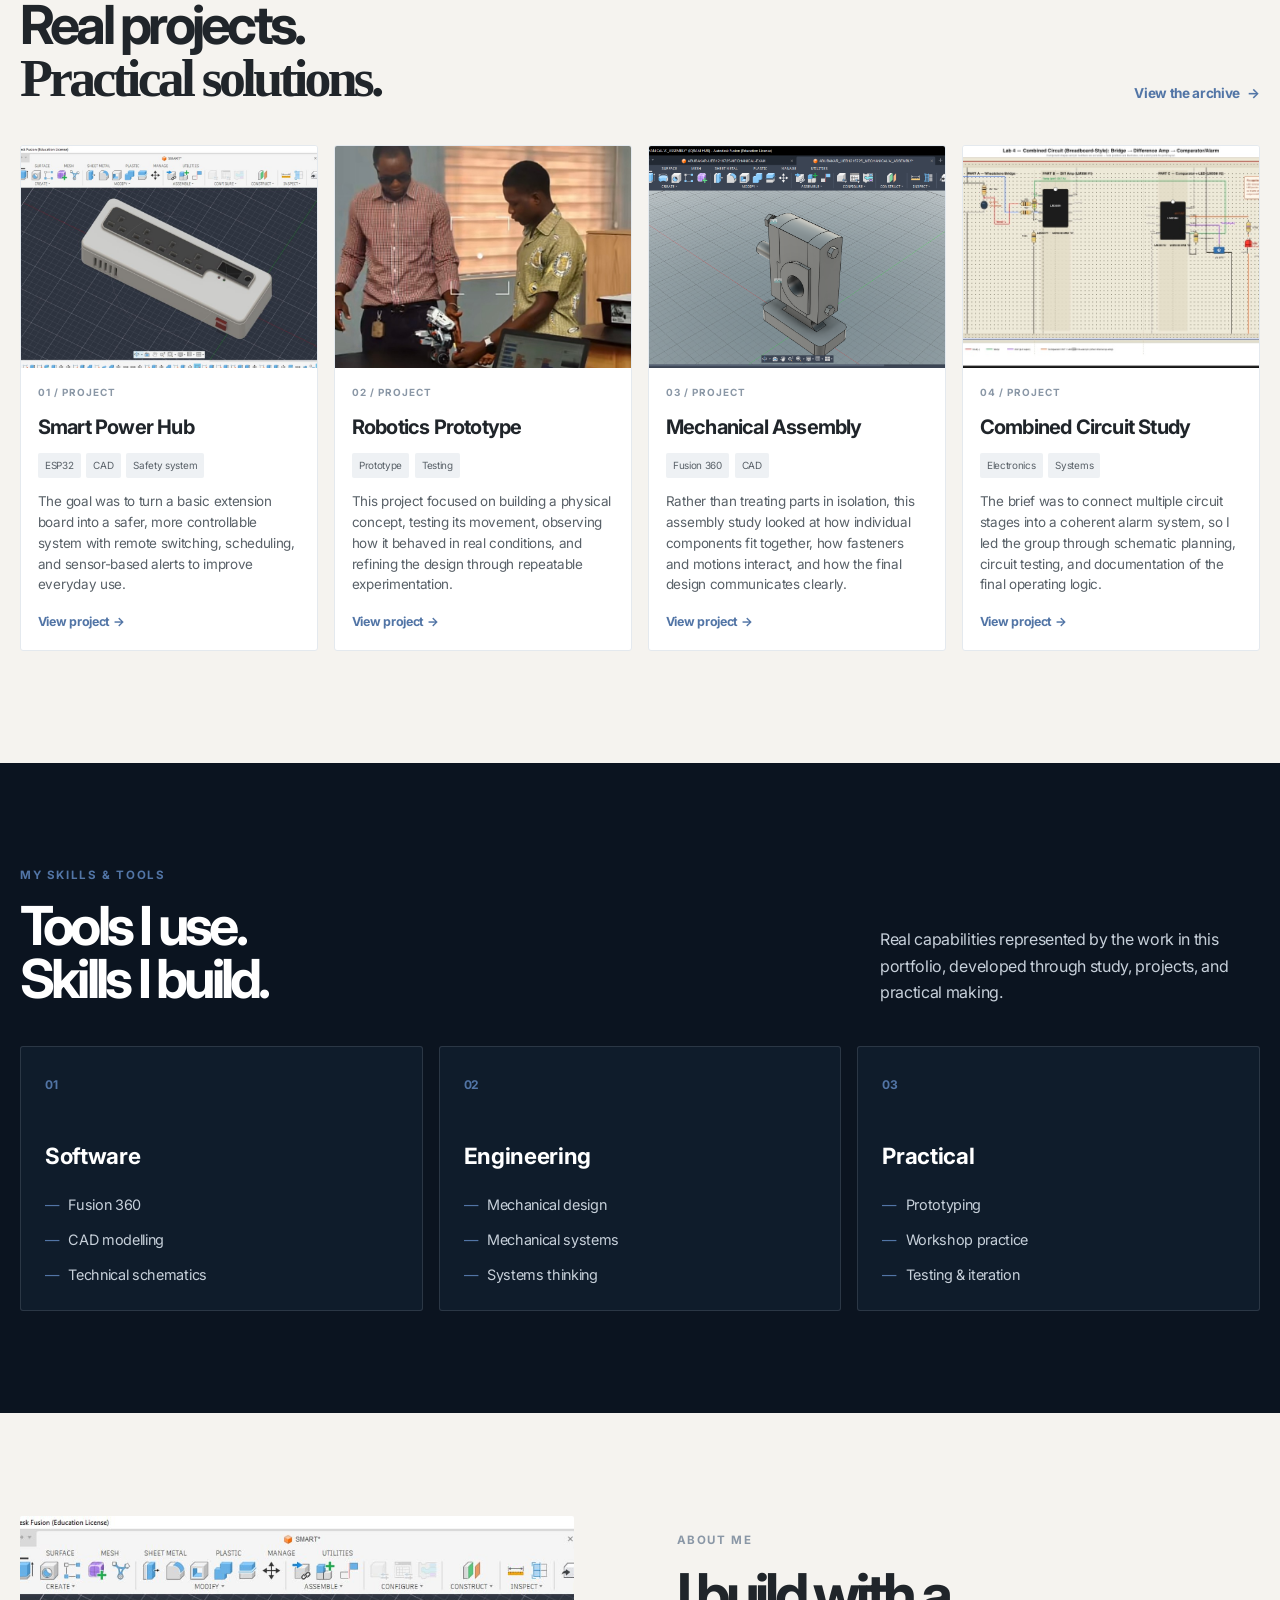
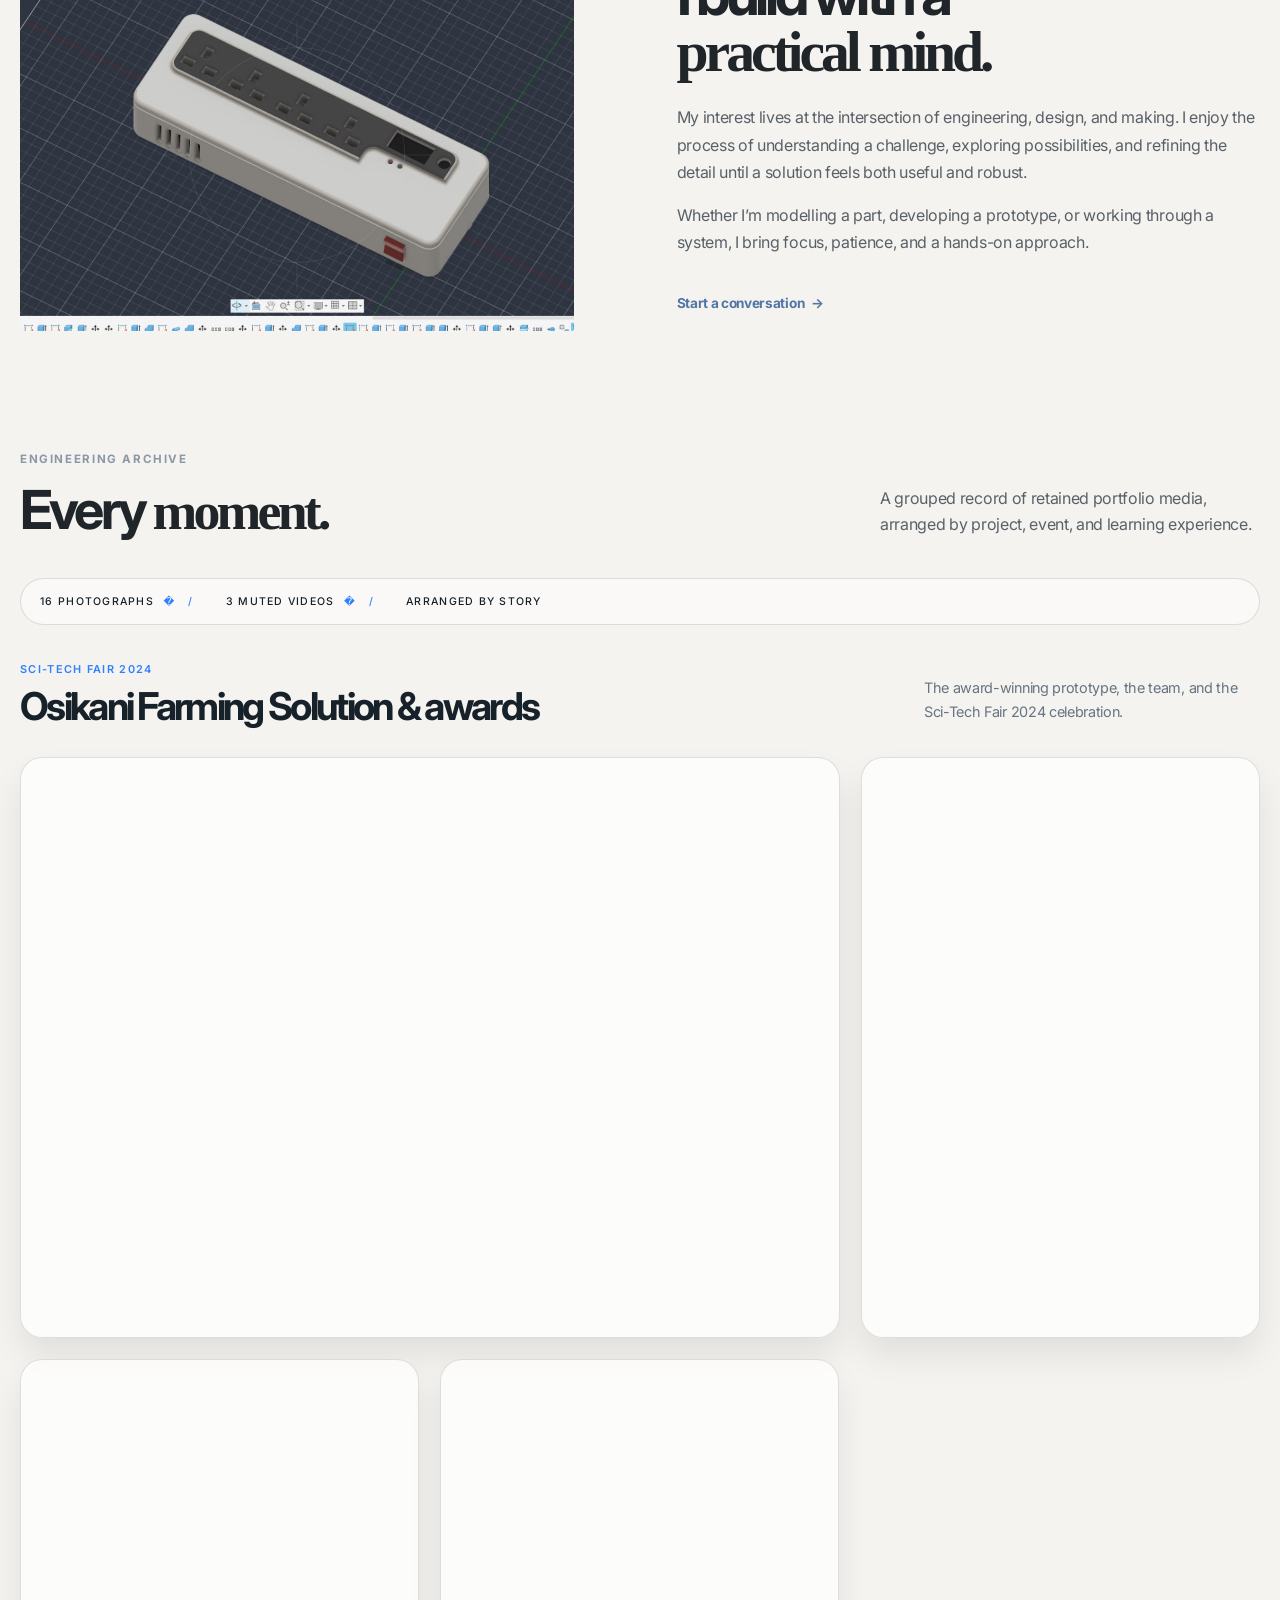
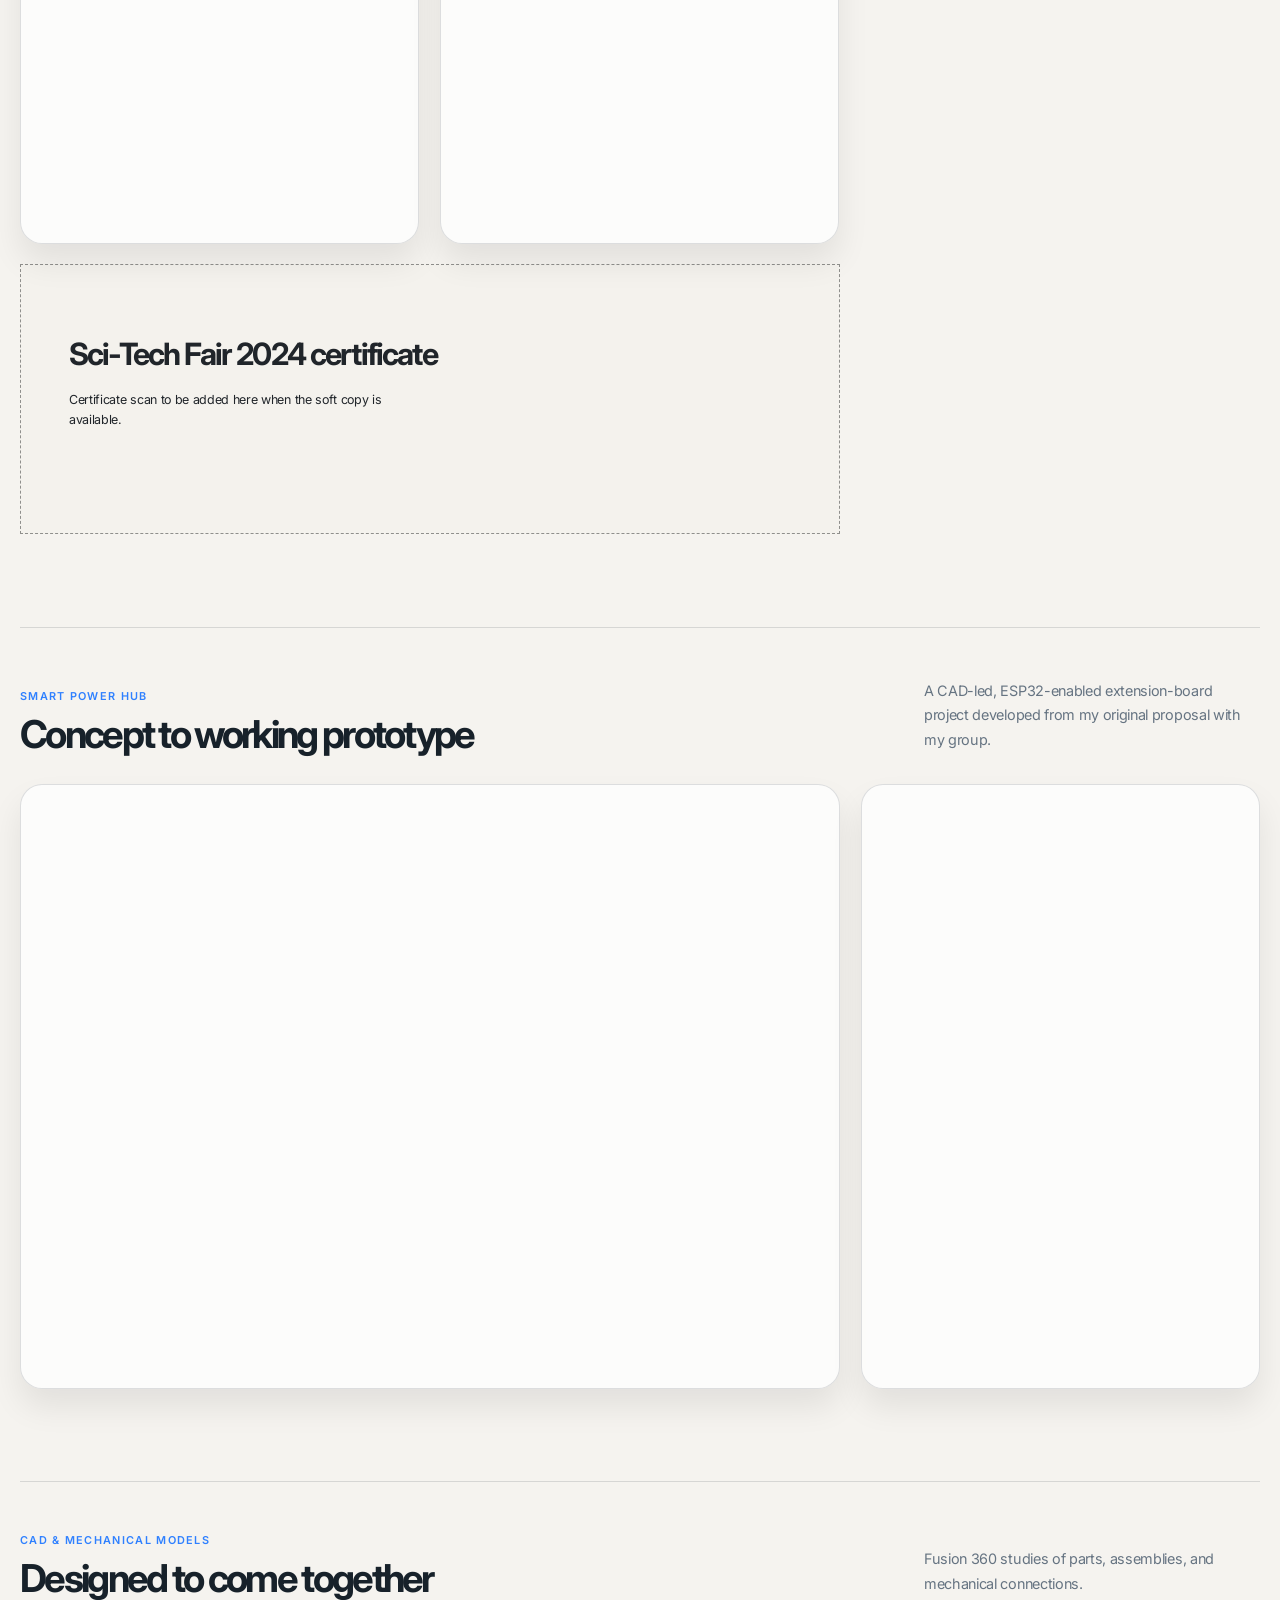
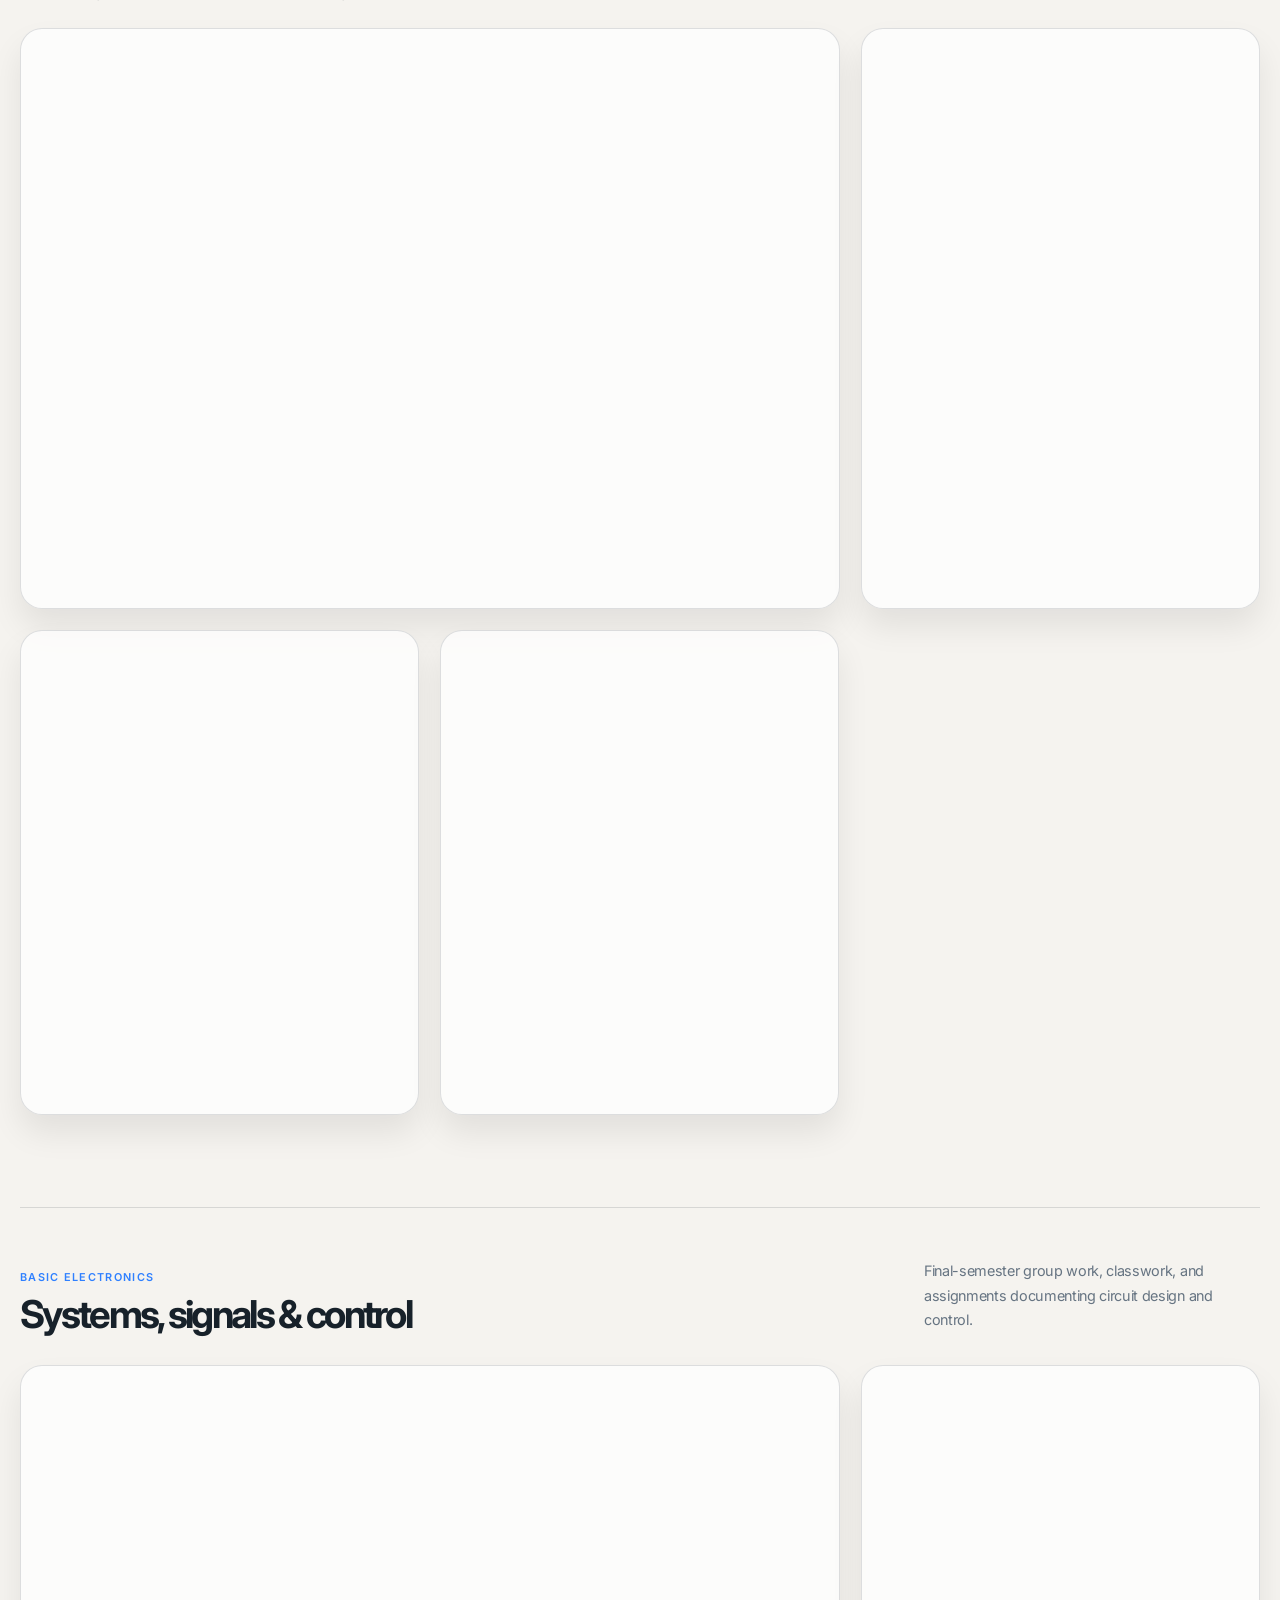
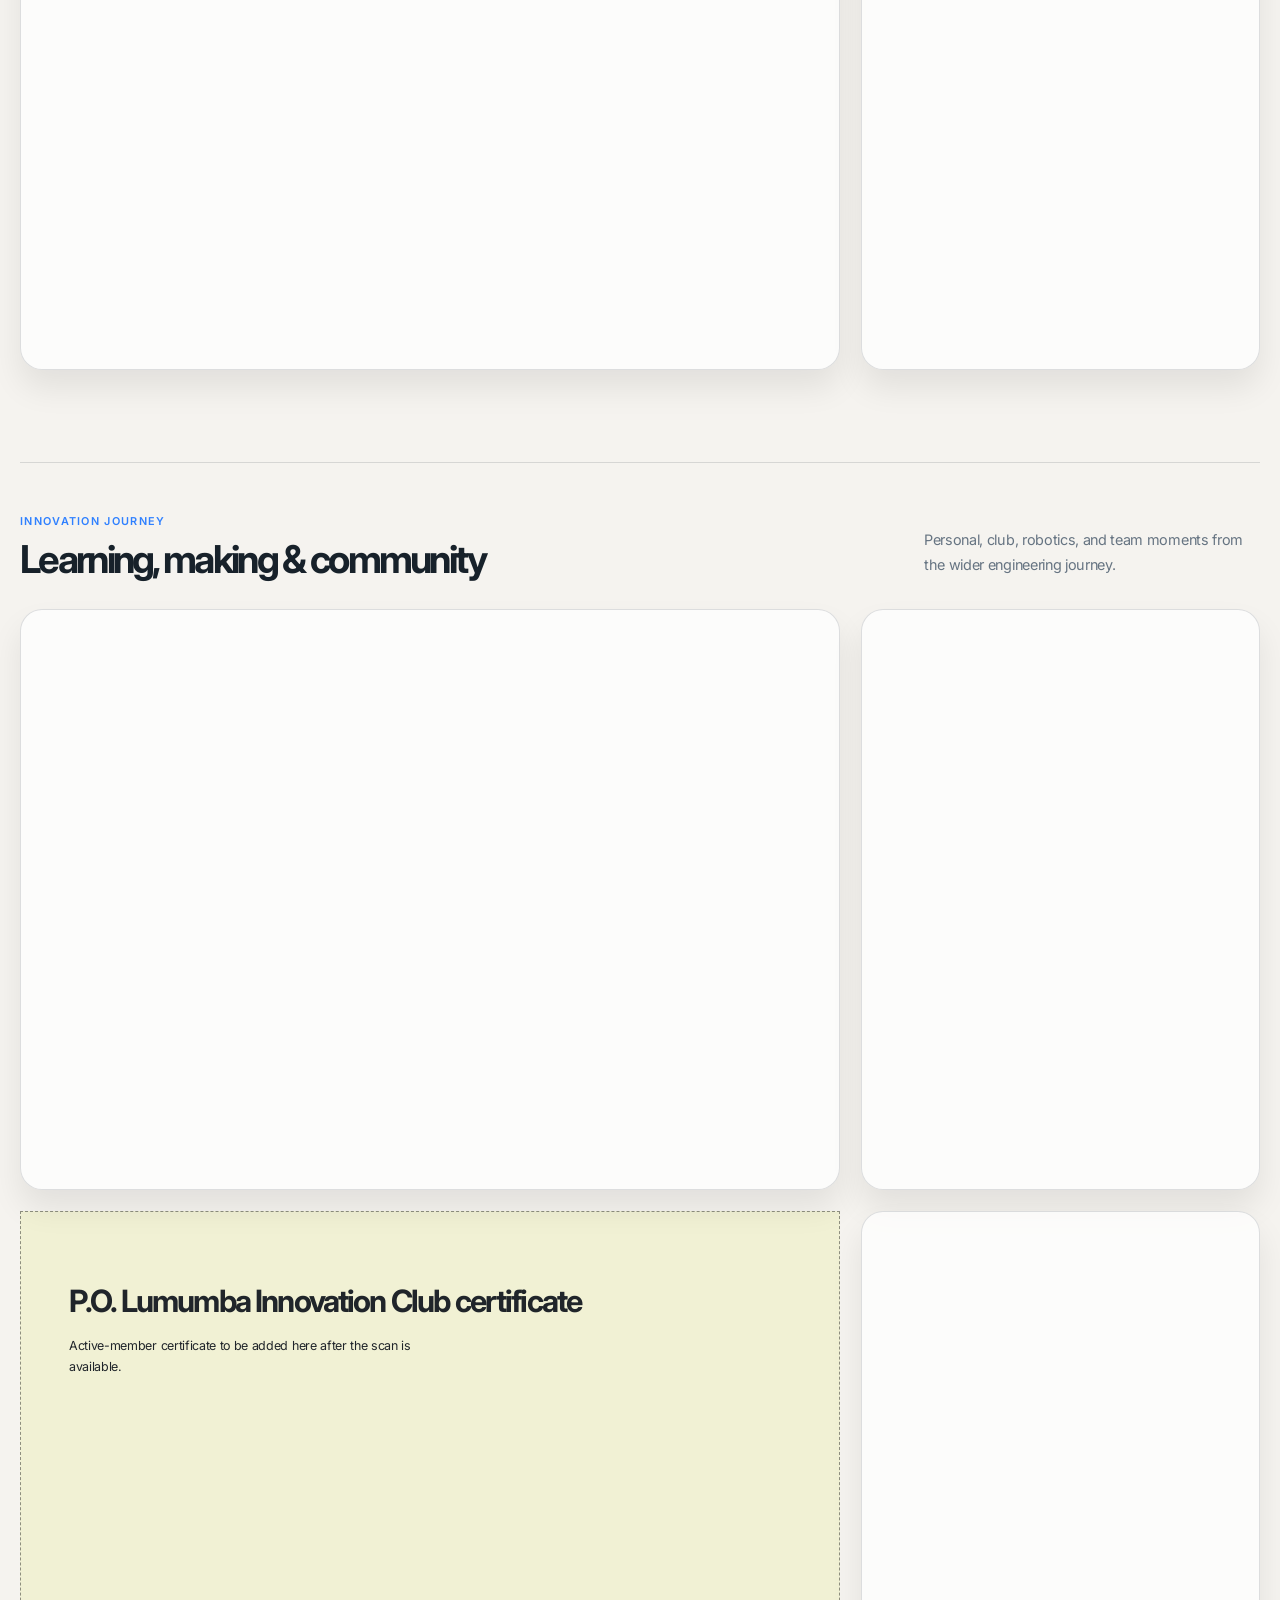
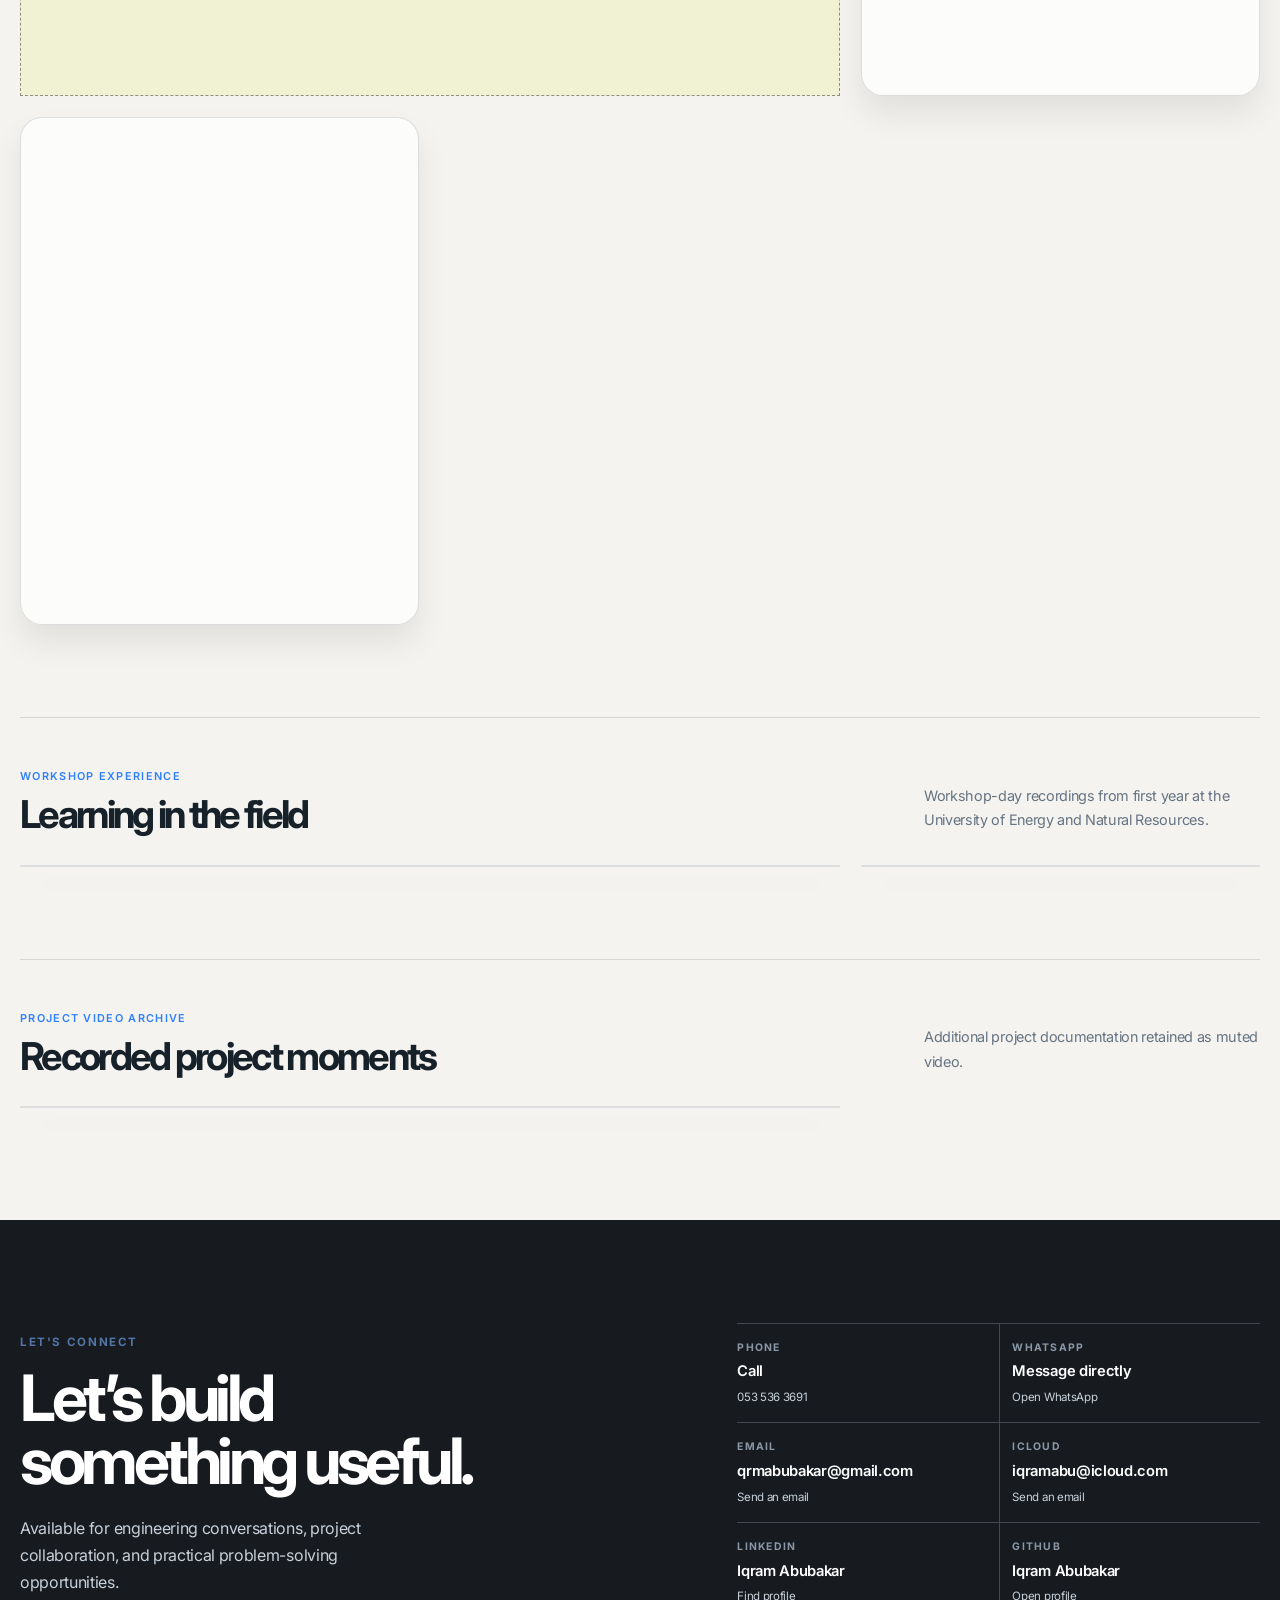
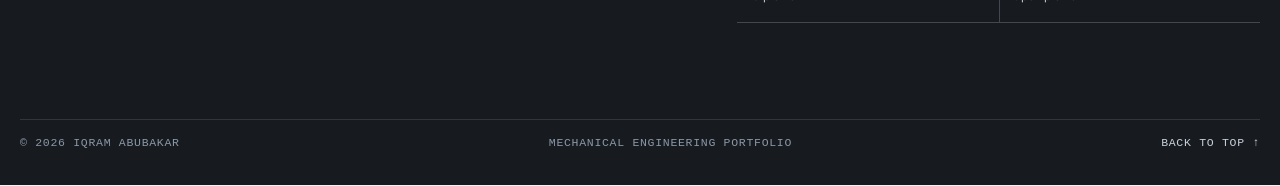
==== commit 240329dc: "Expand project storytelling and engineering context Co-authored-by: Copilot <223556219+Copilot@users" ====
--- a/index.html
+++ b/index.html
@@ -69,10 +69,10 @@
       <div class="reference-shell">
         <div class="reference-section-heading"><div><p class="reference-eyebrow">Featured projects</p><h2>Real projects.<br /><em>Practical solutions.</em></h2></div><a class="reference-text-link reference-dark-link" href="#archive">View the archive <span>→</span></a></div>
         <div class="reference-project-grid">
-          <article class="reference-project-card"><a href="projects/?project=smart-hub"><img src="assets/smart-hub.jpg" alt="Smart Power Hub engineering prototype" /></a><div><p class="reference-card-index">01 / PROJECT</p><h3>Smart Power Hub</h3><div class="reference-tags"><span>ESP32</span><span>CAD</span><span>Safety system</span></div><p>An extension-board prototype developed from an original concept with remote control, scheduling, monitoring, and safety sensing.</p><a href="projects/?project=smart-hub">View project <span>→</span></a></div></article>
-          <article class="reference-project-card"><a href="projects/?project=robotics"><img src="assets/robotics.jpg" alt="Robotics prototype session" /></a><div><p class="reference-card-index">02 / PROJECT</p><h3>Robotics Prototype</h3><div class="reference-tags"><span>Prototype</span><span>Testing</span></div><p>A hands-on robotics project focused on observing physical behaviour and improving an idea through experimentation.</p><a href="projects/?project=robotics">View project <span>→</span></a></div></article>
-          <article class="reference-project-card"><a href="projects/?project=mechanical"><img src="assets/mechanical-assembly.png" alt="Mechanical assembly model in Fusion 360" /></a><div><p class="reference-card-index">03 / PROJECT</p><h3>Mechanical Assembly</h3><div class="reference-tags"><span>Fusion 360</span><span>CAD</span></div><p>A detailed assembly study exploring components, fastening, motion, and how a mechanical object comes together.</p><a href="projects/?project=mechanical">View project <span>→</span></a></div></article>
-          <article class="reference-project-card"><a href="projects/?project=circuit"><img src="assets/circuit.jpg" alt="Combined circuit study" /></a><div><p class="reference-card-index">04 / PROJECT</p><h3>Combined Circuit Study</h3><div class="reference-tags"><span>Electronics</span><span>Systems</span></div><p>A final-semester group build combining circuit stages into a documented alarm system.</p><a href="projects/?project=circuit">View project <span>→</span></a></div></article>
+          <article class="reference-project-card"><a href="projects/?project=smart-hub"><img src="assets/smart-hub.jpg" alt="Smart Power Hub engineering prototype" /></a><div><p class="reference-card-index">01 / PROJECT</p><h3>Smart Power Hub</h3><div class="reference-tags"><span>ESP32</span><span>CAD</span><span>Safety system</span></div><p>The goal was to turn a basic extension board into a safer, more controllable system with remote switching, scheduling, and sensor-based alerts to improve everyday use.</p><a href="projects/?project=smart-hub">View project <span>→</span></a></div></article>
+          <article class="reference-project-card"><a href="projects/?project=robotics"><img src="assets/robotics.jpg" alt="Robotics prototype session" /></a><div><p class="reference-card-index">02 / PROJECT</p><h3>Robotics Prototype</h3><div class="reference-tags"><span>Prototype</span><span>Testing</span></div><p>This project focused on building a physical concept, testing its movement, observing how it behaved in real conditions, and refining the design through repeatable experimentation.</p><a href="projects/?project=robotics">View project <span>→</span></a></div></article>
+          <article class="reference-project-card"><a href="projects/?project=mechanical"><img src="assets/mechanical-assembly.png" alt="Mechanical assembly model in Fusion 360" /></a><div><p class="reference-card-index">03 / PROJECT</p><h3>Mechanical Assembly</h3><div class="reference-tags"><span>Fusion 360</span><span>CAD</span></div><p>Rather than treating parts in isolation, this assembly study looked at how individual components fit together, how fasteners and motions interact, and how the final design communicates clearly.</p><a href="projects/?project=mechanical">View project <span>→</span></a></div></article>
+          <article class="reference-project-card"><a href="projects/?project=circuit"><img src="assets/circuit.jpg" alt="Combined circuit study" /></a><div><p class="reference-card-index">04 / PROJECT</p><h3>Combined Circuit Study</h3><div class="reference-tags"><span>Electronics</span><span>Systems</span></div><p>The brief was to connect multiple circuit stages into a coherent alarm system, so I led the group through schematic planning, circuit testing, and documentation of the final operating logic.</p><a href="projects/?project=circuit">View project <span>→</span></a></div></article>
         </div>
       </div>
     </section>
--- a/design-refresh.css
+++ b/design-refresh.css
@@ -1265,6 +1265,105 @@
     }
   }
 
+  /* Final editorial composition: the photograph crosses the hero grid instead of
+     occupying an independent image column. */
+  @media (min-width: 601px) {
+    .reference-page .reference-hero {
+      min-height: 760px;
+      padding: clamp(4rem, 7vw, 6.5rem) 0 5.5rem;
+    }
+
+    .reference-page .reference-hero-grid {
+      display: block;
+      min-height: 650px;
+    }
+
+    .reference-page .reference-hero-copy {
+      width: min(58%, 690px);
+      min-height: 650px;
+      display: flex;
+      flex-direction: column;
+      justify-content: center;
+      padding: 2rem 0 4rem;
+    }
+
+    .reference-page .reference-hero-copy .reference-lede {
+      max-width: 400px;
+    }
+
+    .reference-page .reference-hero-media {
+      position: absolute;
+      top: -2rem;
+      right: max(-10vw, -7rem);
+      bottom: -4rem;
+      left: 34%;
+      min-height: 0;
+      margin: 0;
+      z-index: 0;
+      overflow: visible;
+    }
+
+    .reference-page .reference-hero-media > img {
+      width: 100%;
+      height: 760px;
+      margin: 0;
+      object-position: center 22%;
+      clip-path: polygon(18% 0, 100% 0, 100% 100%, 34% 100%, 12% 75%, 12% 18%);
+      transform: translateY(1.5rem);
+    }
+
+    .reference-page .reference-hero-media:hover > img {
+      transform: translateY(1.5rem) scale(1.01);
+    }
+
+    .reference-page .reference-hero-identity {
+      right: 4rem;
+      bottom: 4.5rem;
+      z-index: 1;
+    }
+
+    .reference-page .reference-hero-copy > :not(.reference-capabilities):not(.reference-hero-scroll) {
+      position: relative;
+      z-index: 2;
+    }
+
+    .reference-page .reference-capabilities {
+      position: relative;
+      z-index: 2;
+      width: 112%;
+    }
+  }
+
+  @media (min-width: 601px) and (max-width: 900px) {
+    .reference-page .reference-hero-media {
+      left: 40%;
+      right: -4rem;
+    }
+
+    .reference-page .reference-hero-copy {
+      width: 64%;
+    }
+  }
+
+  @media (max-width: 600px) {
+    .reference-page .reference-hero-grid {
+      min-height: 0;
+    }
+
+    .reference-page .reference-hero-media {
+      position: relative;
+      left: auto;
+      right: auto;
+      top: auto;
+      bottom: auto;
+      z-index: auto;
+    }
+
+    .reference-page .reference-hero-media > img {
+      clip-path: polygon(0 0, 100% 0, 100% 100%, 0 100%);
+    }
+  }
+
   @media (max-width: 600px) {
     .reference-page .reference-hero {
       padding-top: 3.5rem;
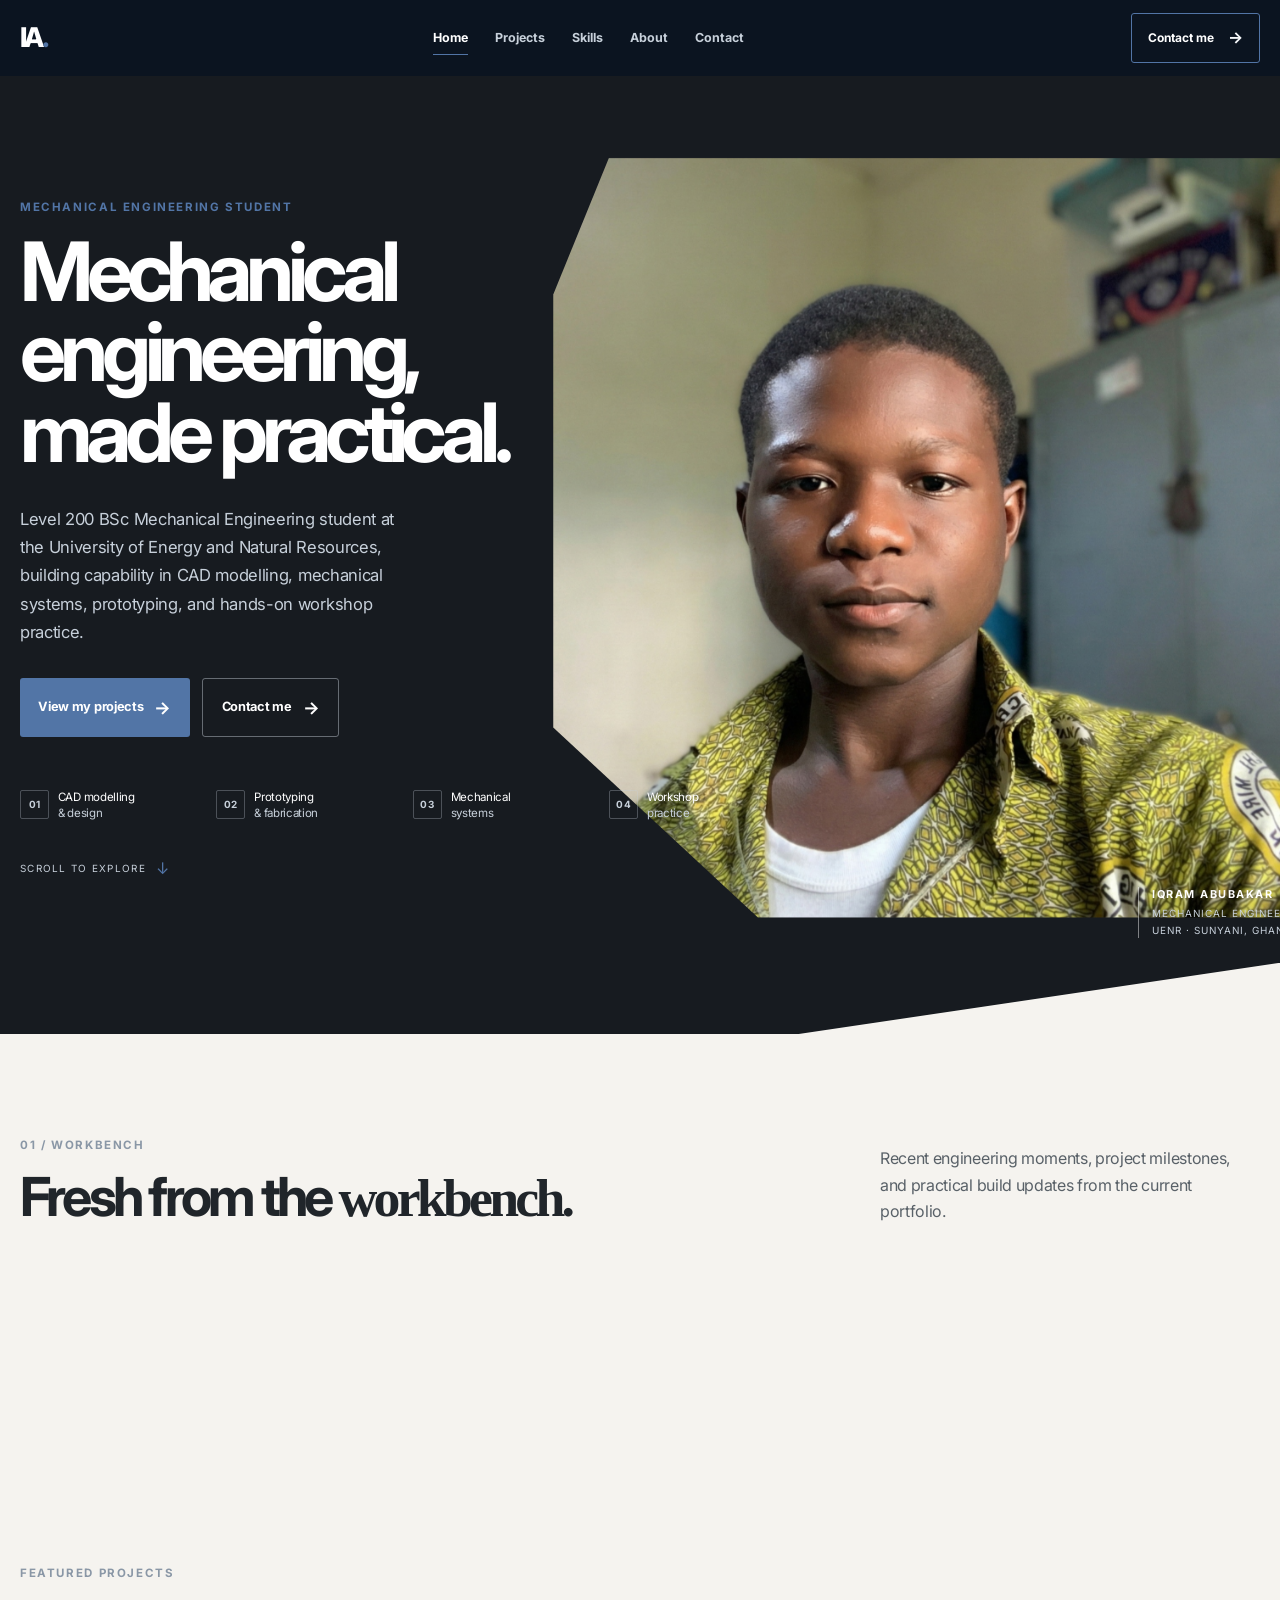
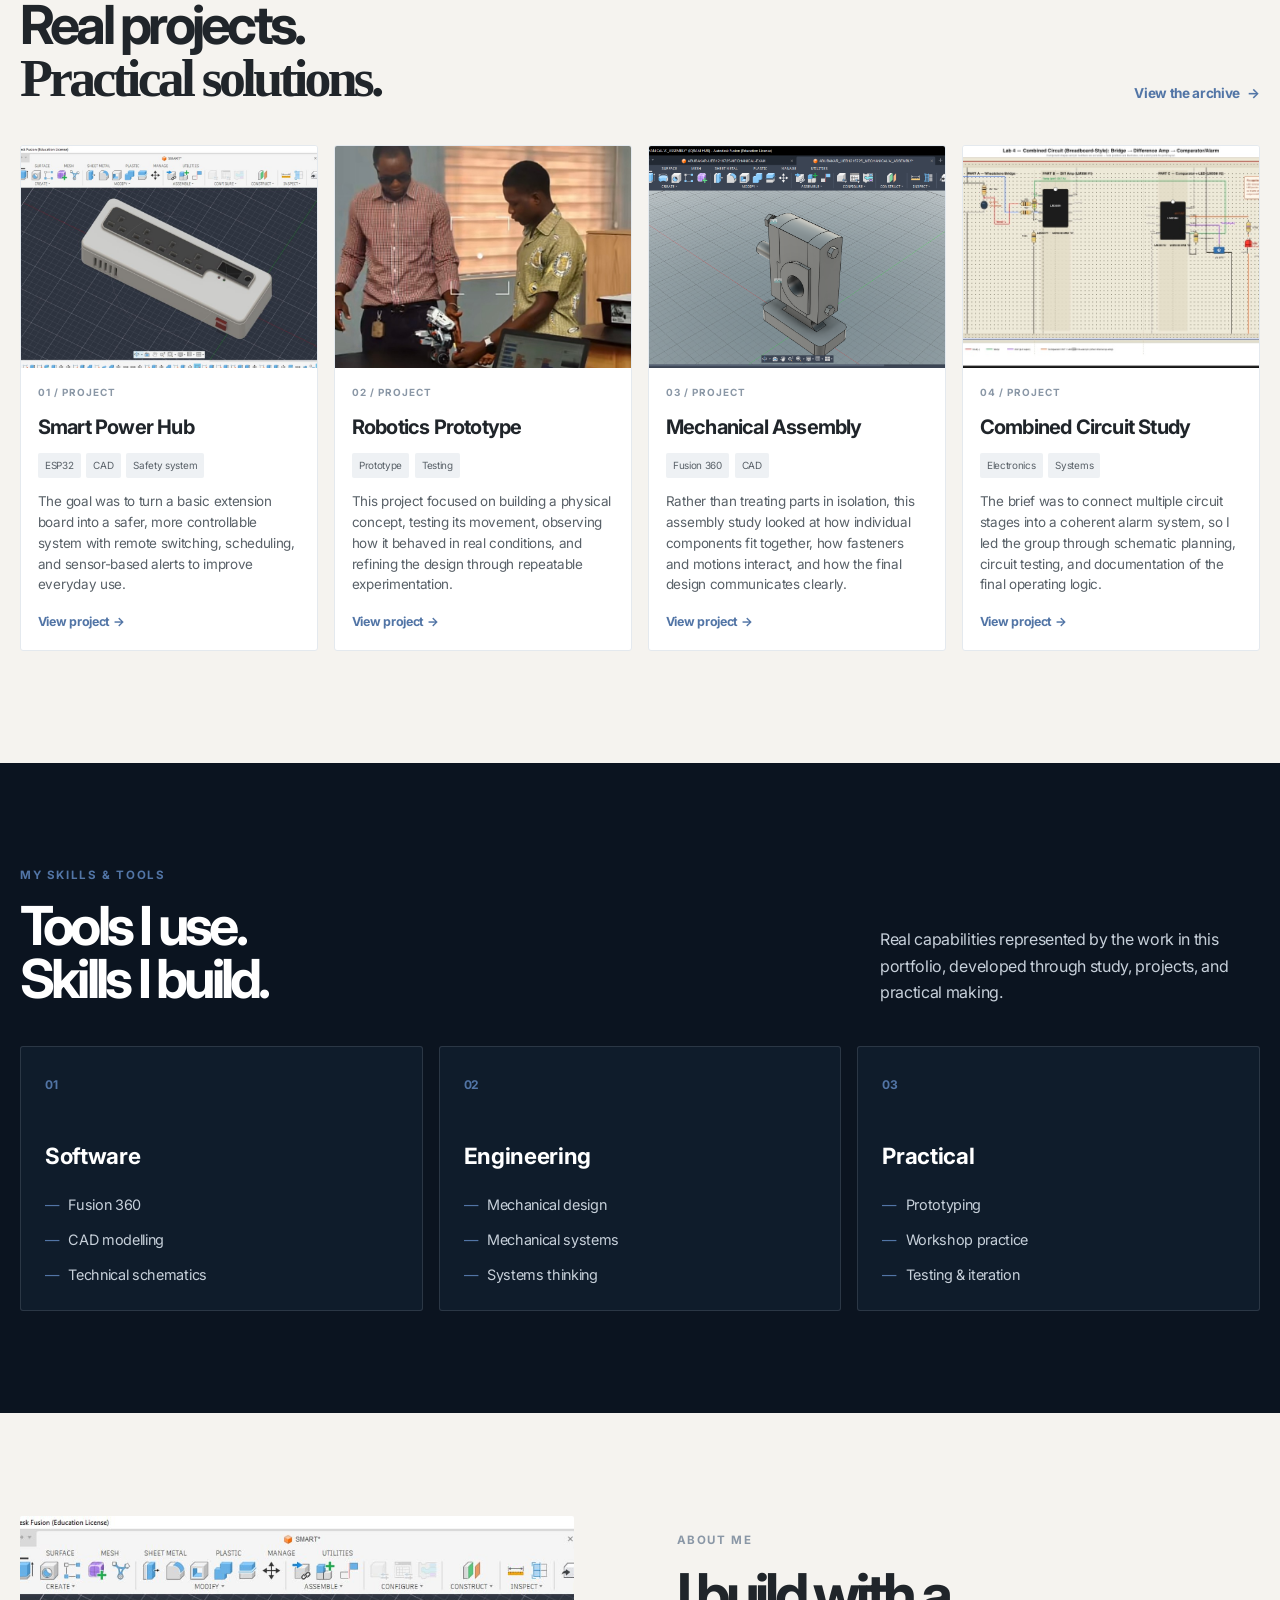
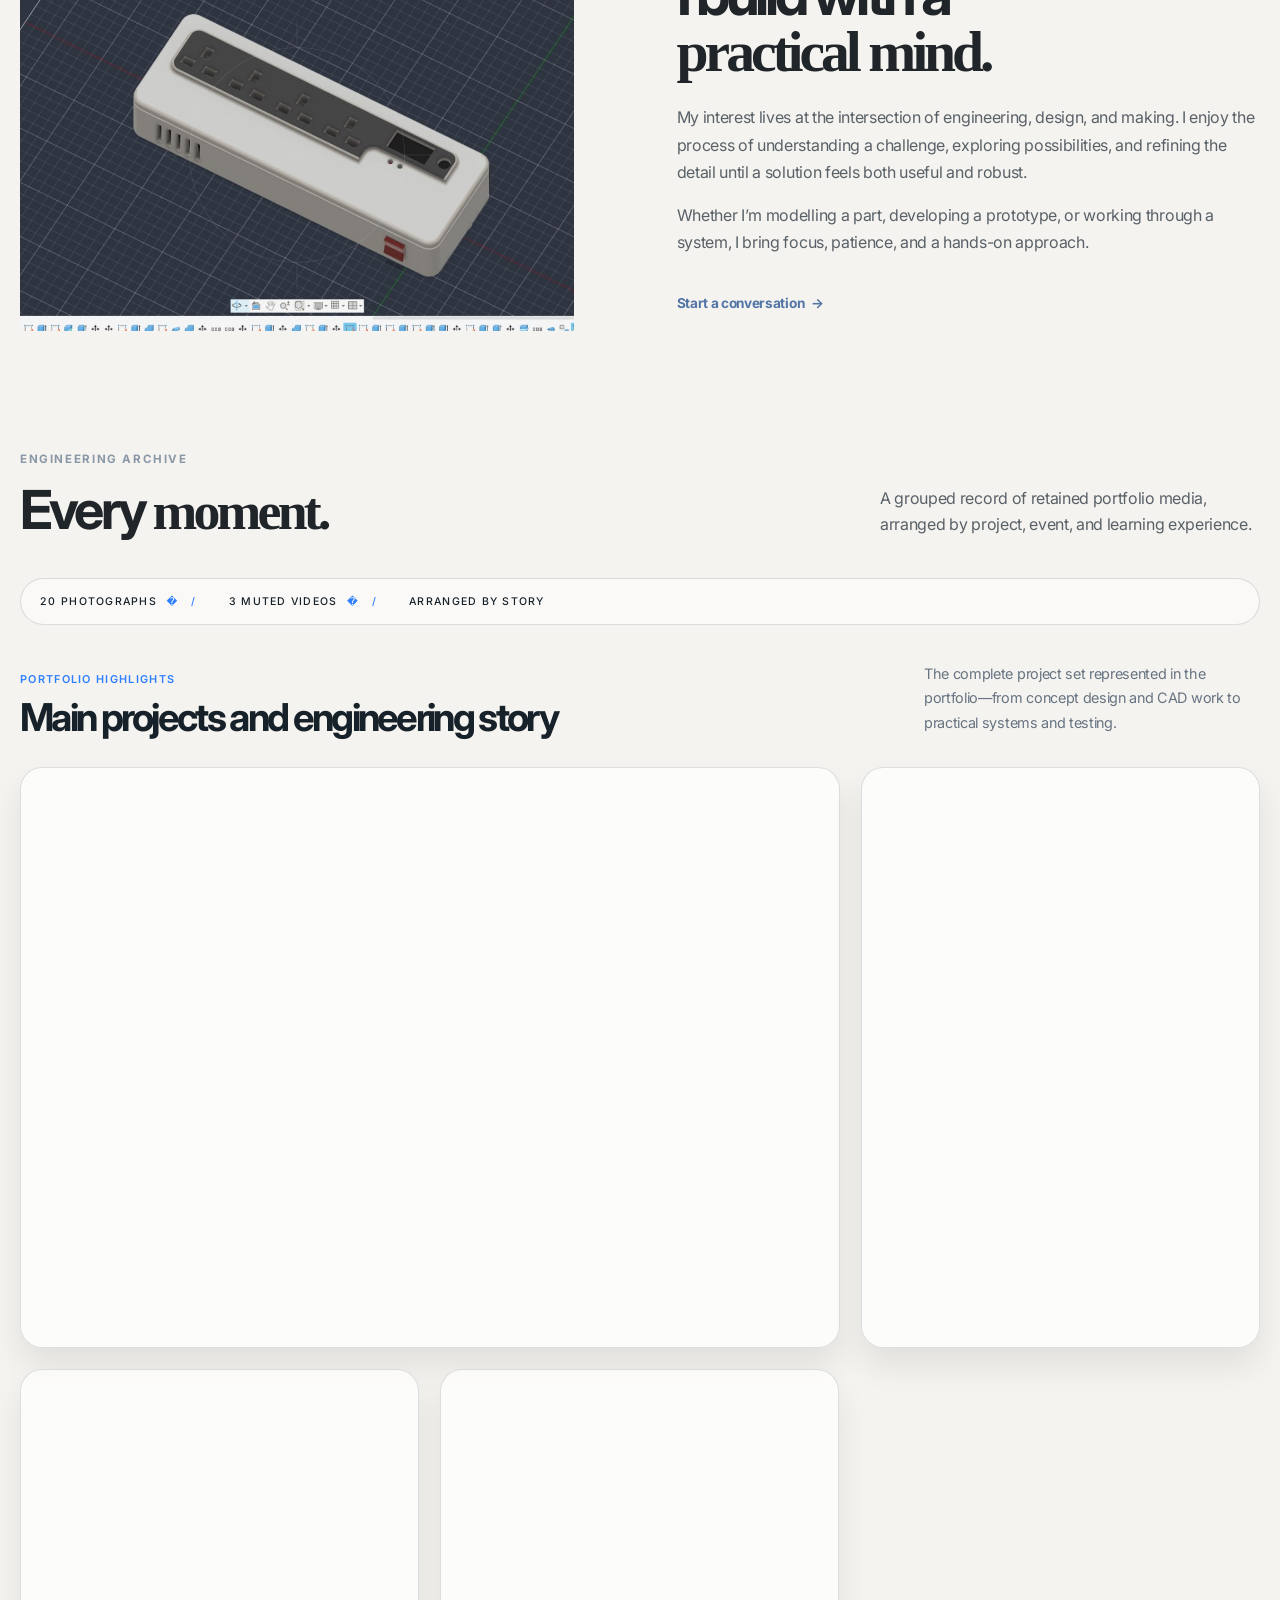
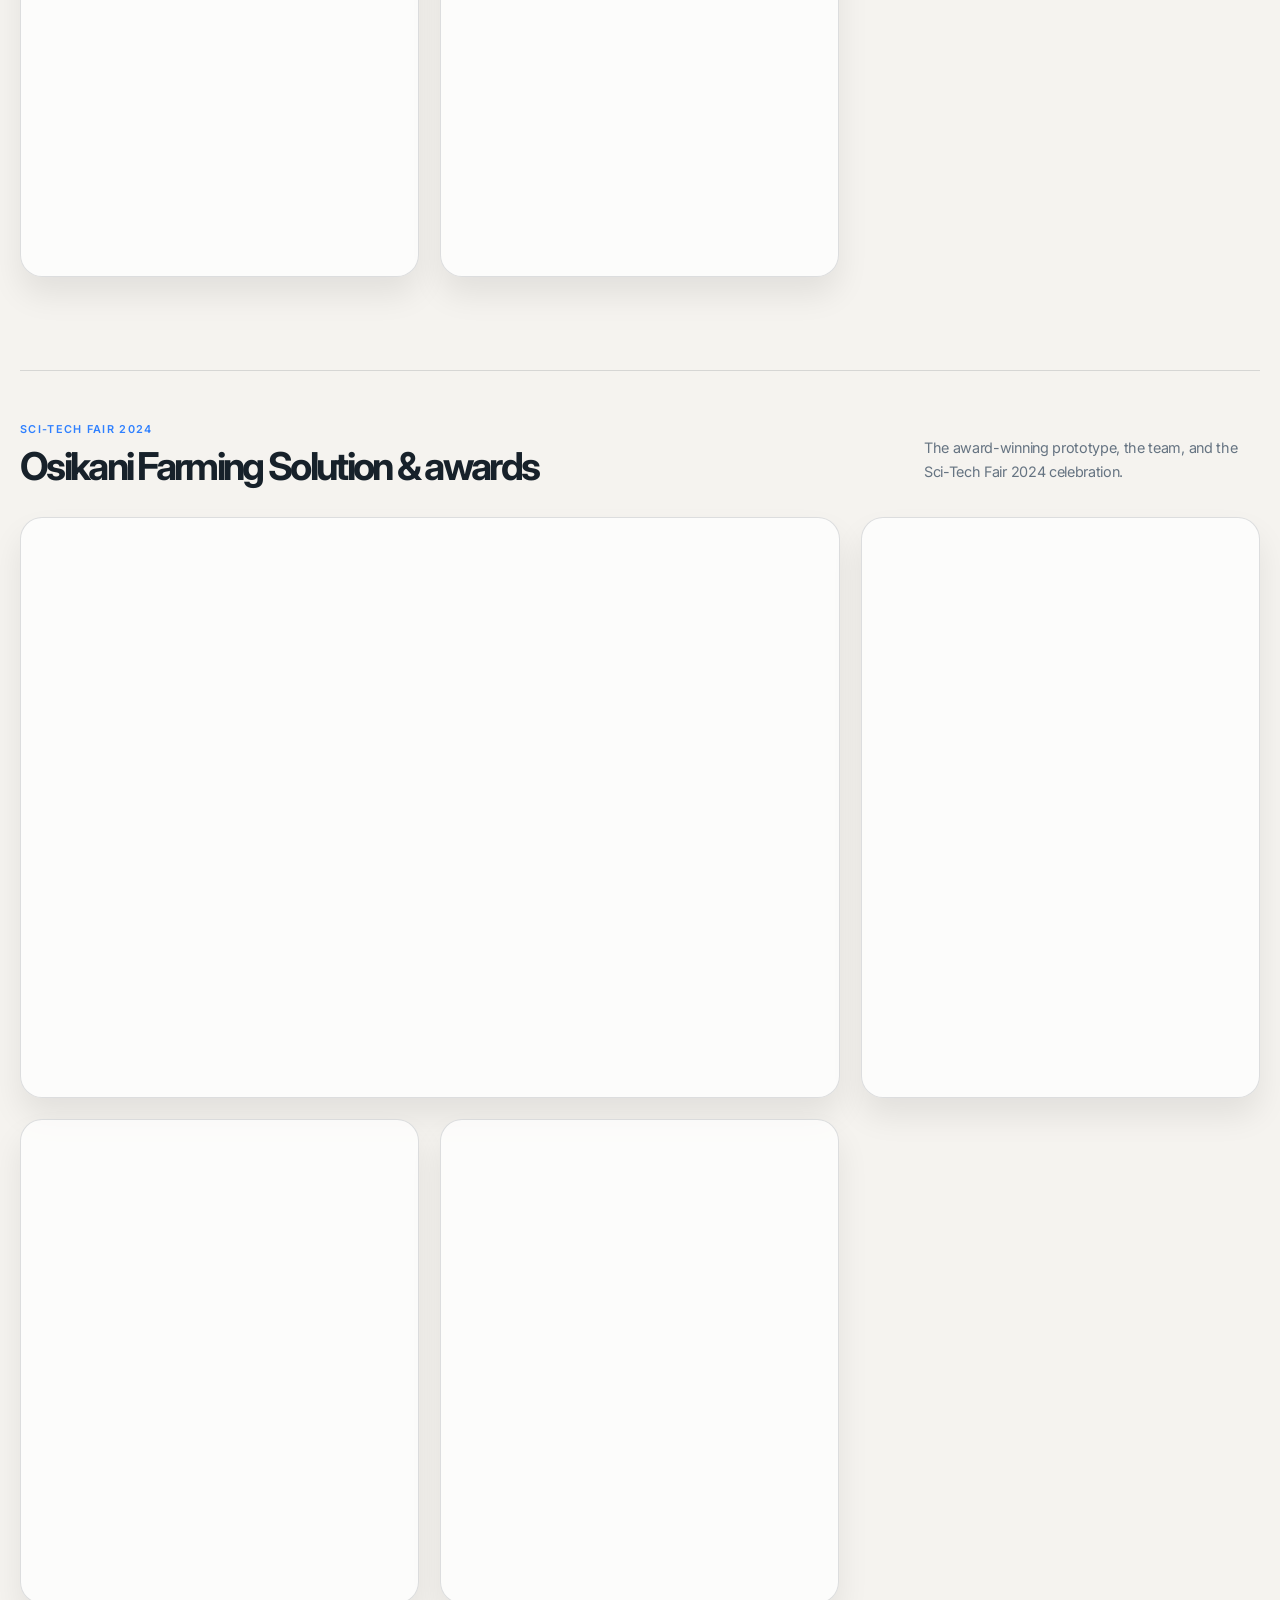
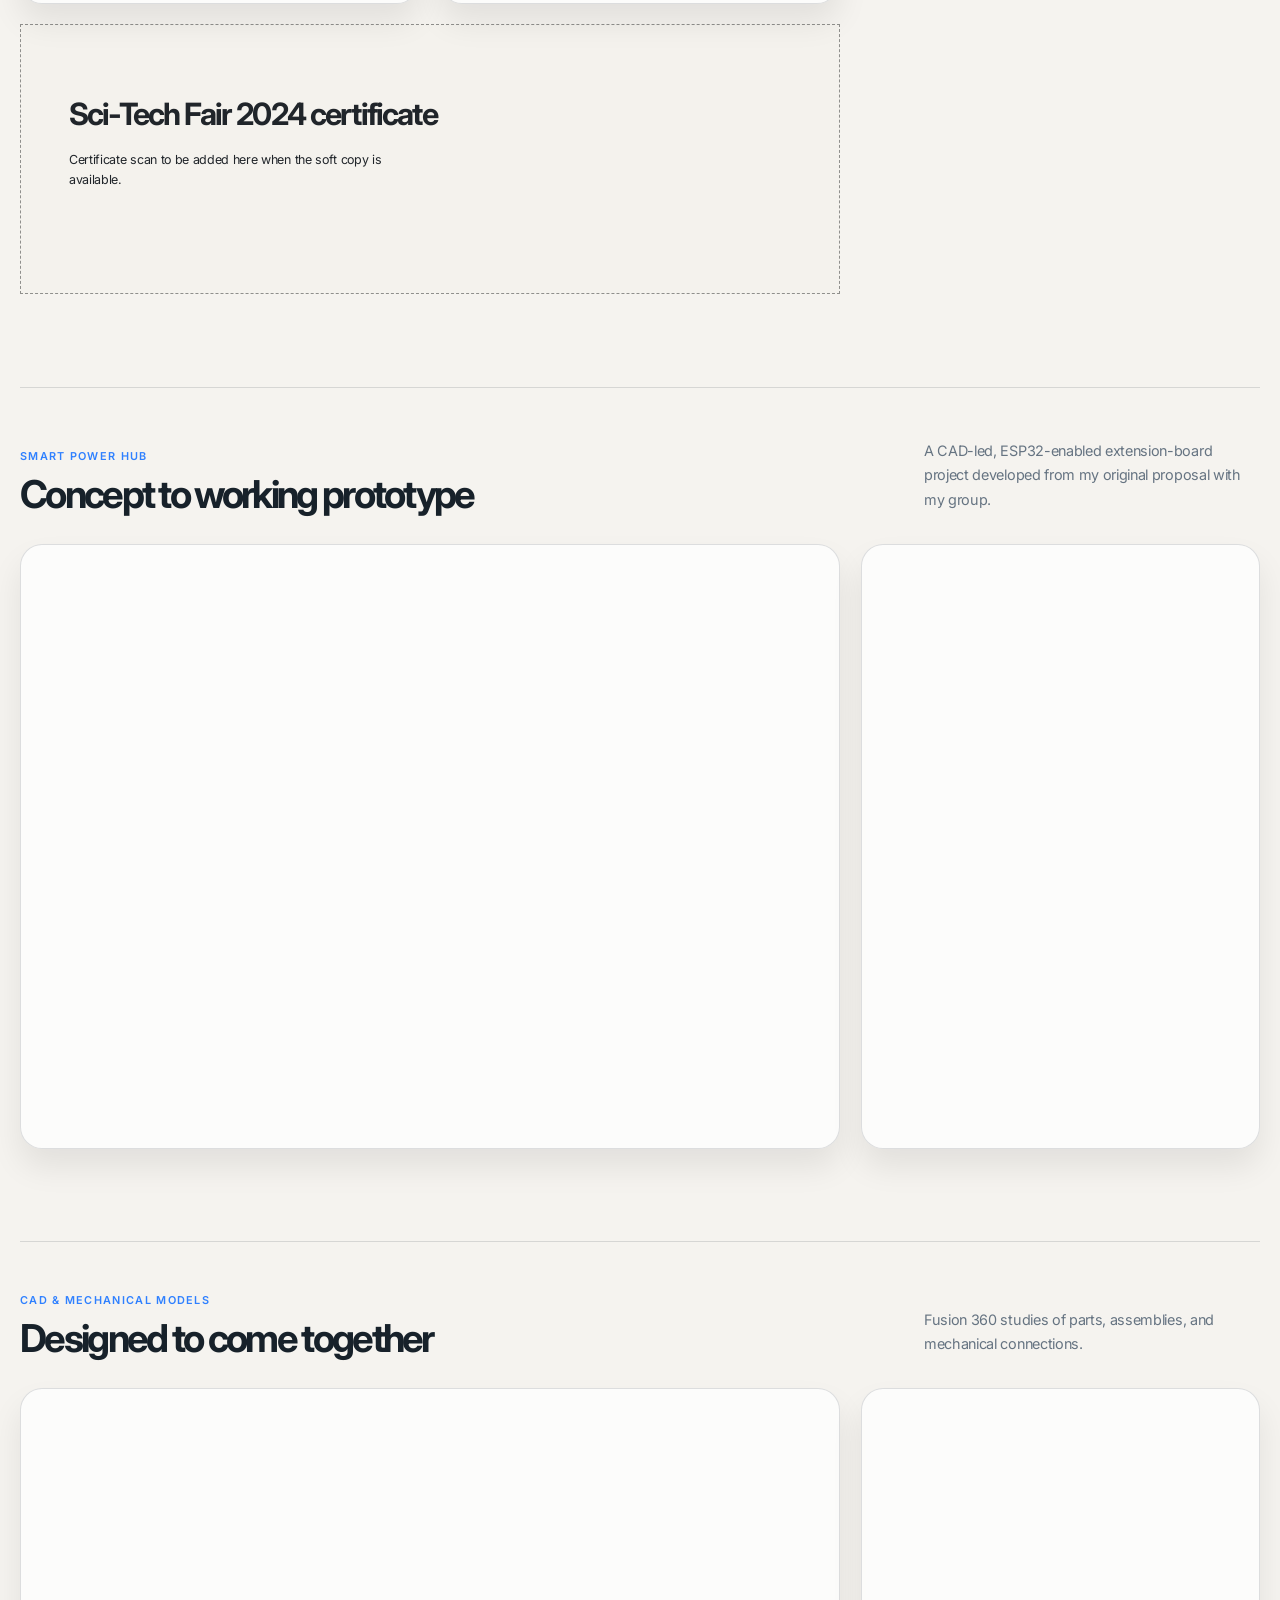
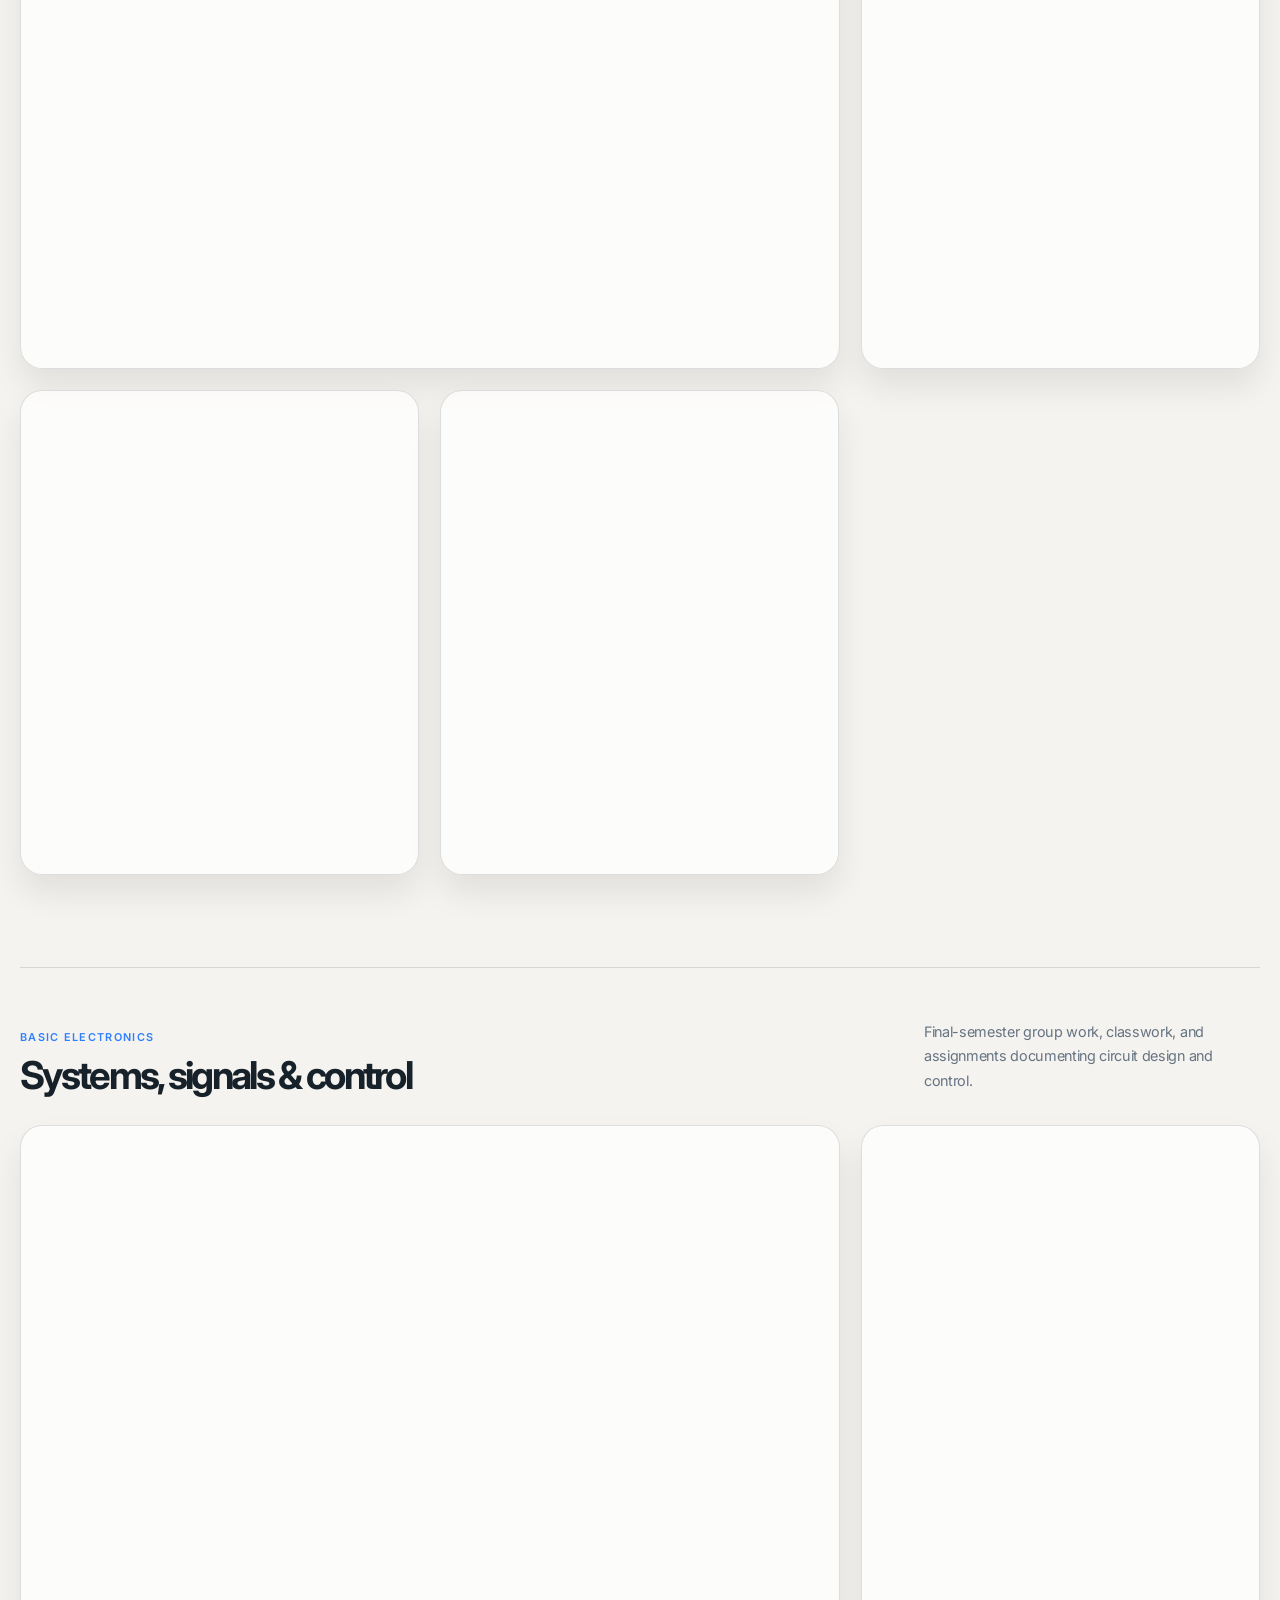
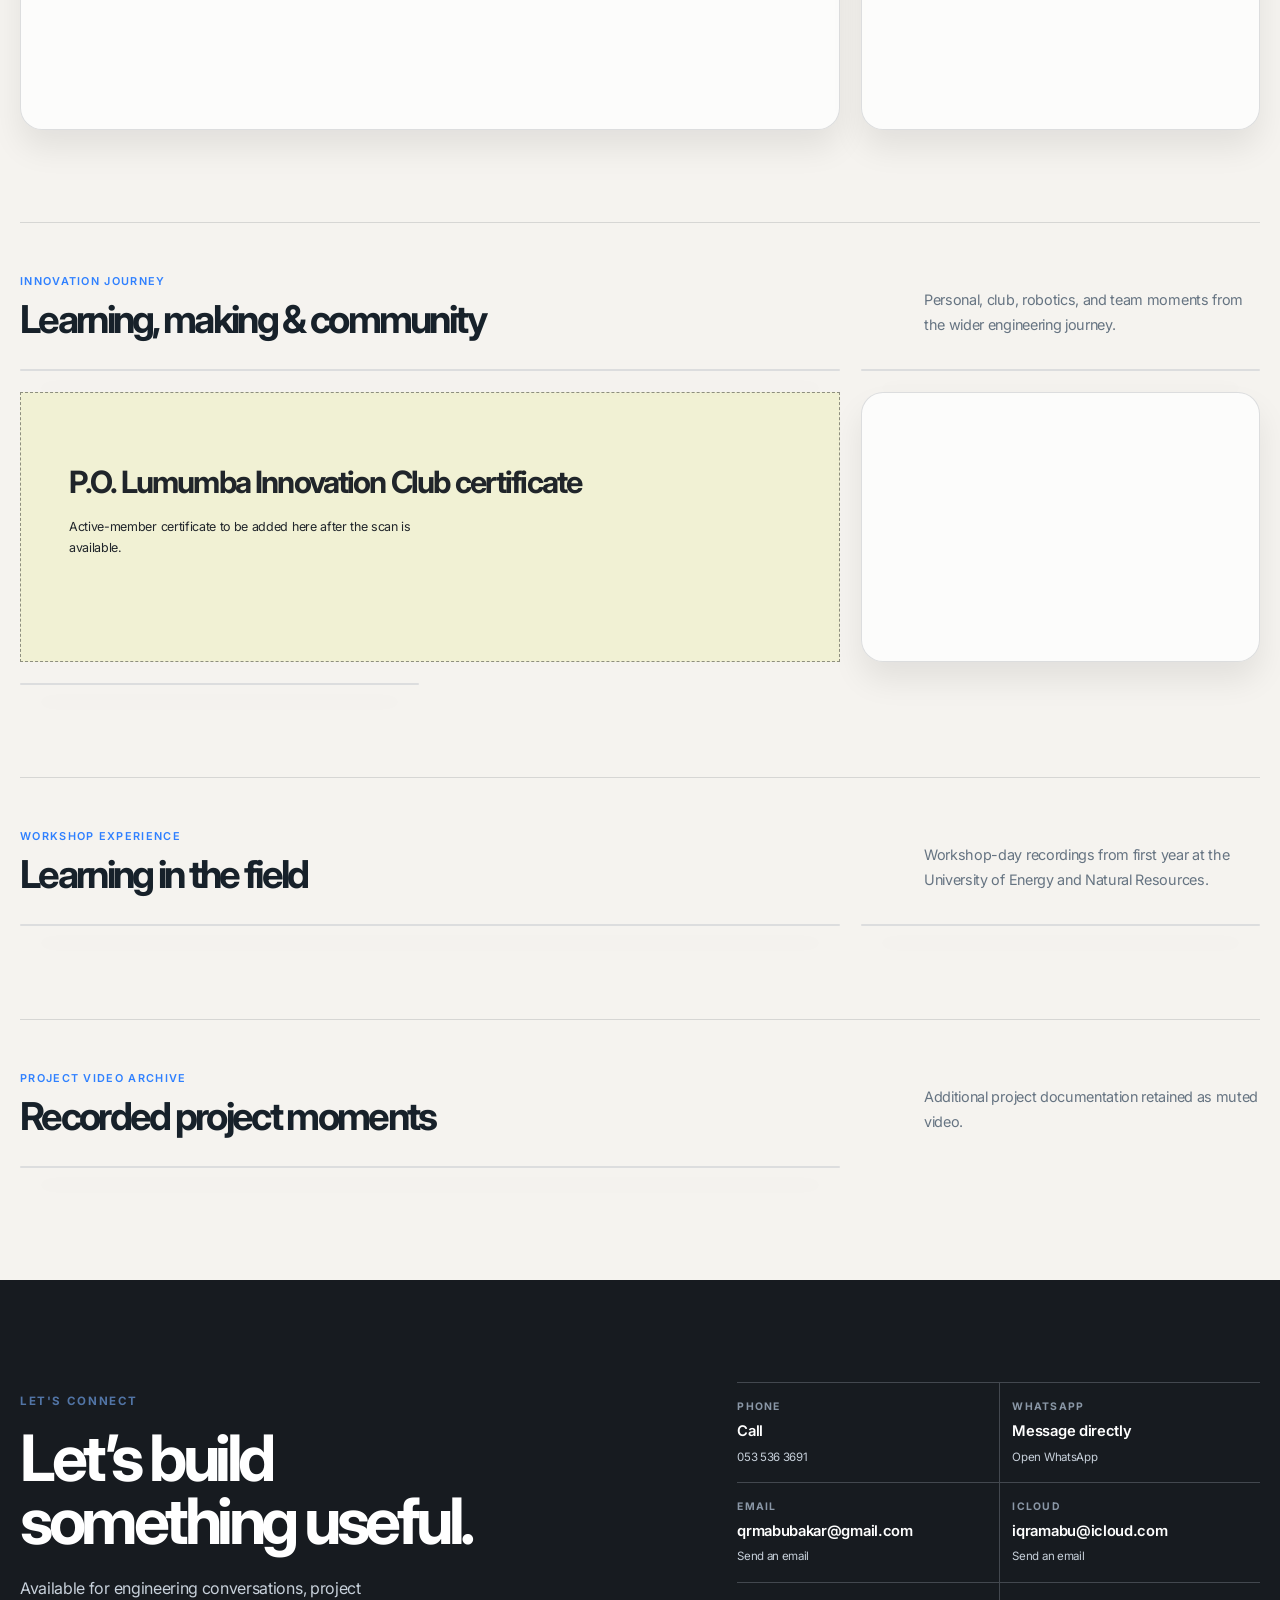
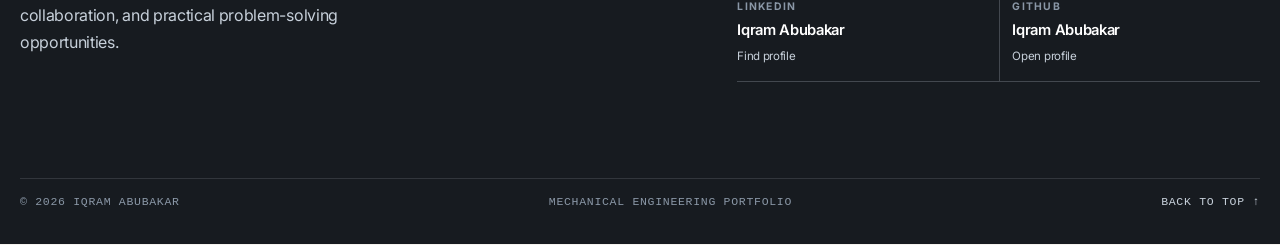
==== commit 3183ef92: "Bust cached portfolio assets and stabilize gallery rendering Co-authored-by: Copilot <223556219+Copi" ====
--- a/index.html
+++ b/index.html
@@ -15,12 +15,12 @@
   <link rel="preconnect" href="https://fonts.googleapis.com" />
   <link rel="preconnect" href="https://fonts.gstatic.com" crossorigin />
   <link href="https://fonts.googleapis.com/css2?family=Inter:wght@400;500;600;700;800&display=swap" rel="stylesheet" />
-  <link rel="stylesheet" href="styles.css?v=7" />
-  <link rel="stylesheet" href="archive.css?v=7" />
-  <link rel="stylesheet" href="layout-fixes.css?v=3" />
-  <link rel="stylesheet" href="hero.css?v=7" />
-  <link rel="stylesheet" href="premium.css?v=5" />
-  <link rel="stylesheet" href="design-refresh.css?v=5" />
+  <link rel="stylesheet" href="styles.css?v=8" />
+  <link rel="stylesheet" href="archive.css?v=8" />
+  <link rel="stylesheet" href="layout-fixes.css?v=4" />
+  <link rel="stylesheet" href="hero.css?v=8" />
+  <link rel="stylesheet" href="premium.css?v=6" />
+  <link rel="stylesheet" href="design-refresh.css?v=6" />
 </head>
 <body class="reference-page">
   <header class="site-header">
@@ -114,7 +114,7 @@
       </div></div><footer><span>© <span id="year"></span> Iqram Abubakar</span><span>Mechanical engineering portfolio</span><a href="#top">Back to top ↑</a></footer></div>
     </section>
   </main>
-  <script src="portfolio-config.js?v=4"></script>
-  <script src="script.js?v=12"></script>
+  <script src="portfolio-config.js?v=5"></script>
+  <script src="script.js?v=13"></script>
 </body>
 </html>
